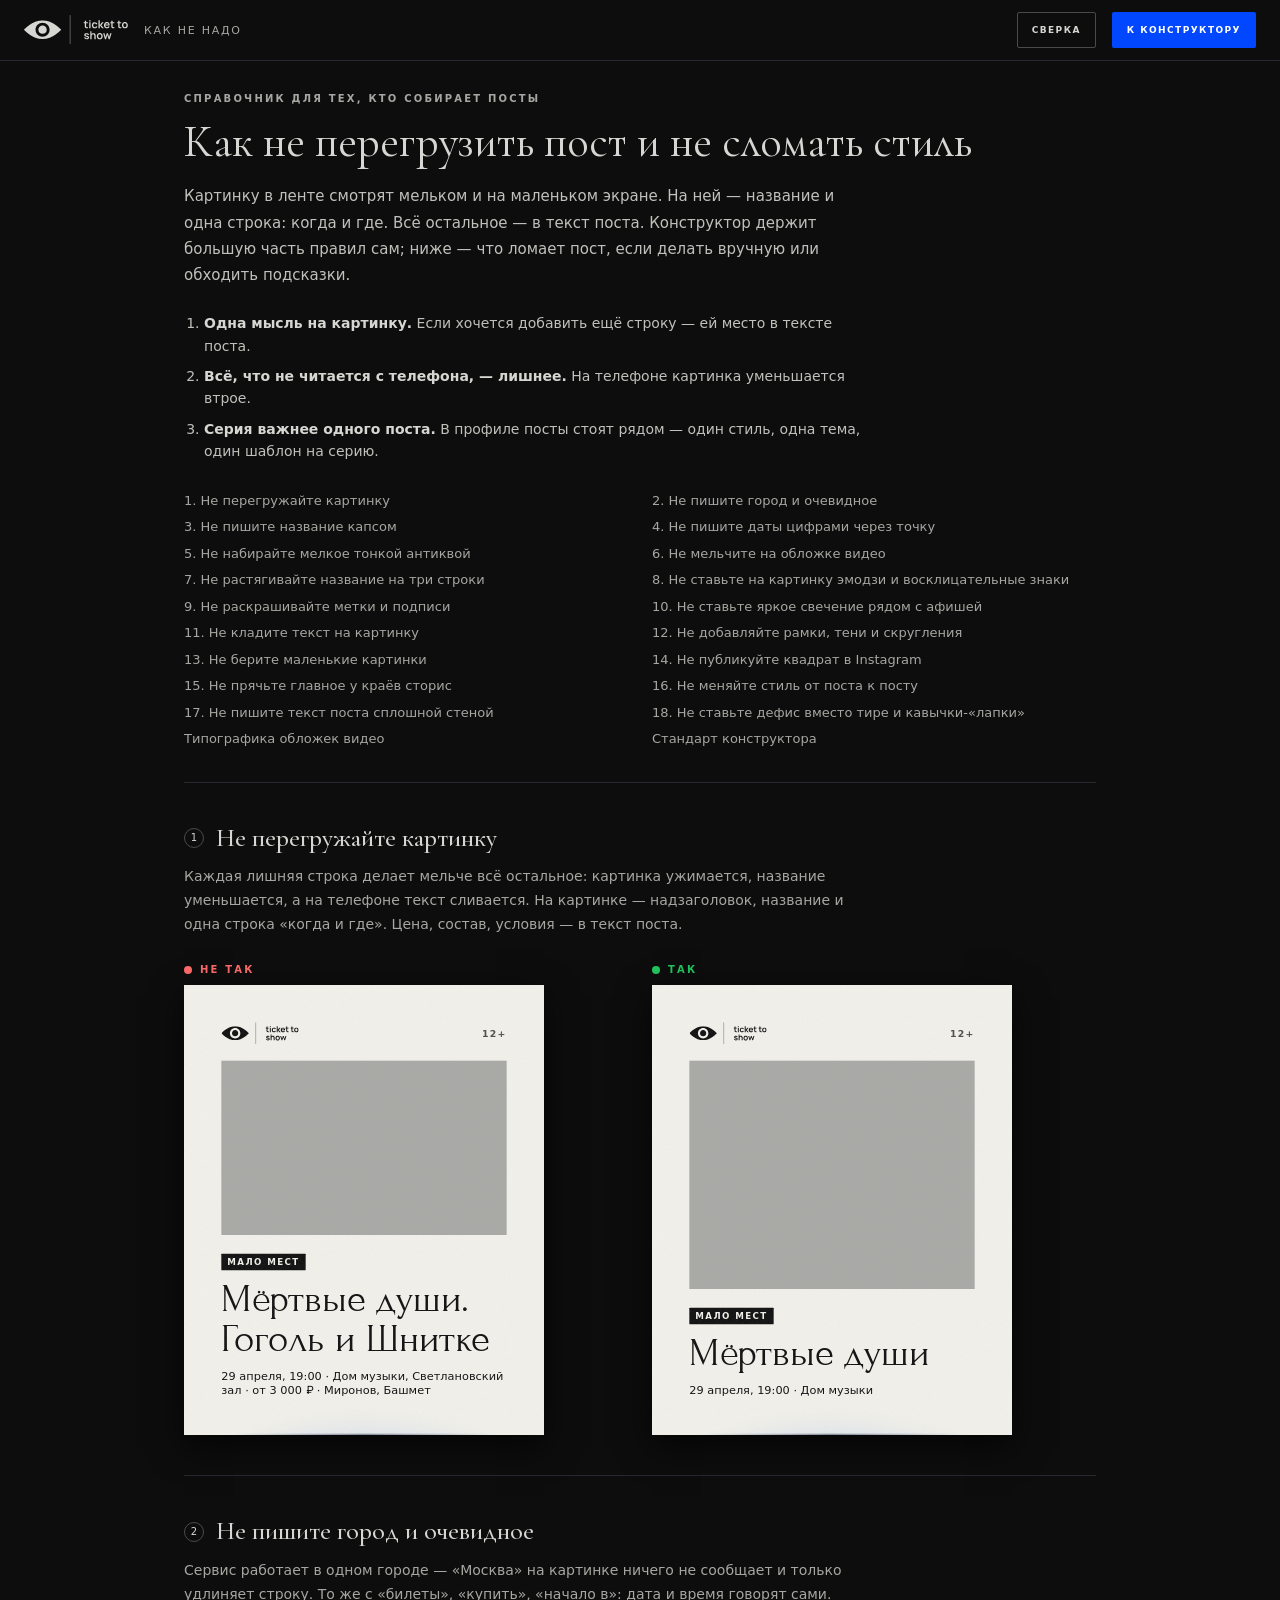
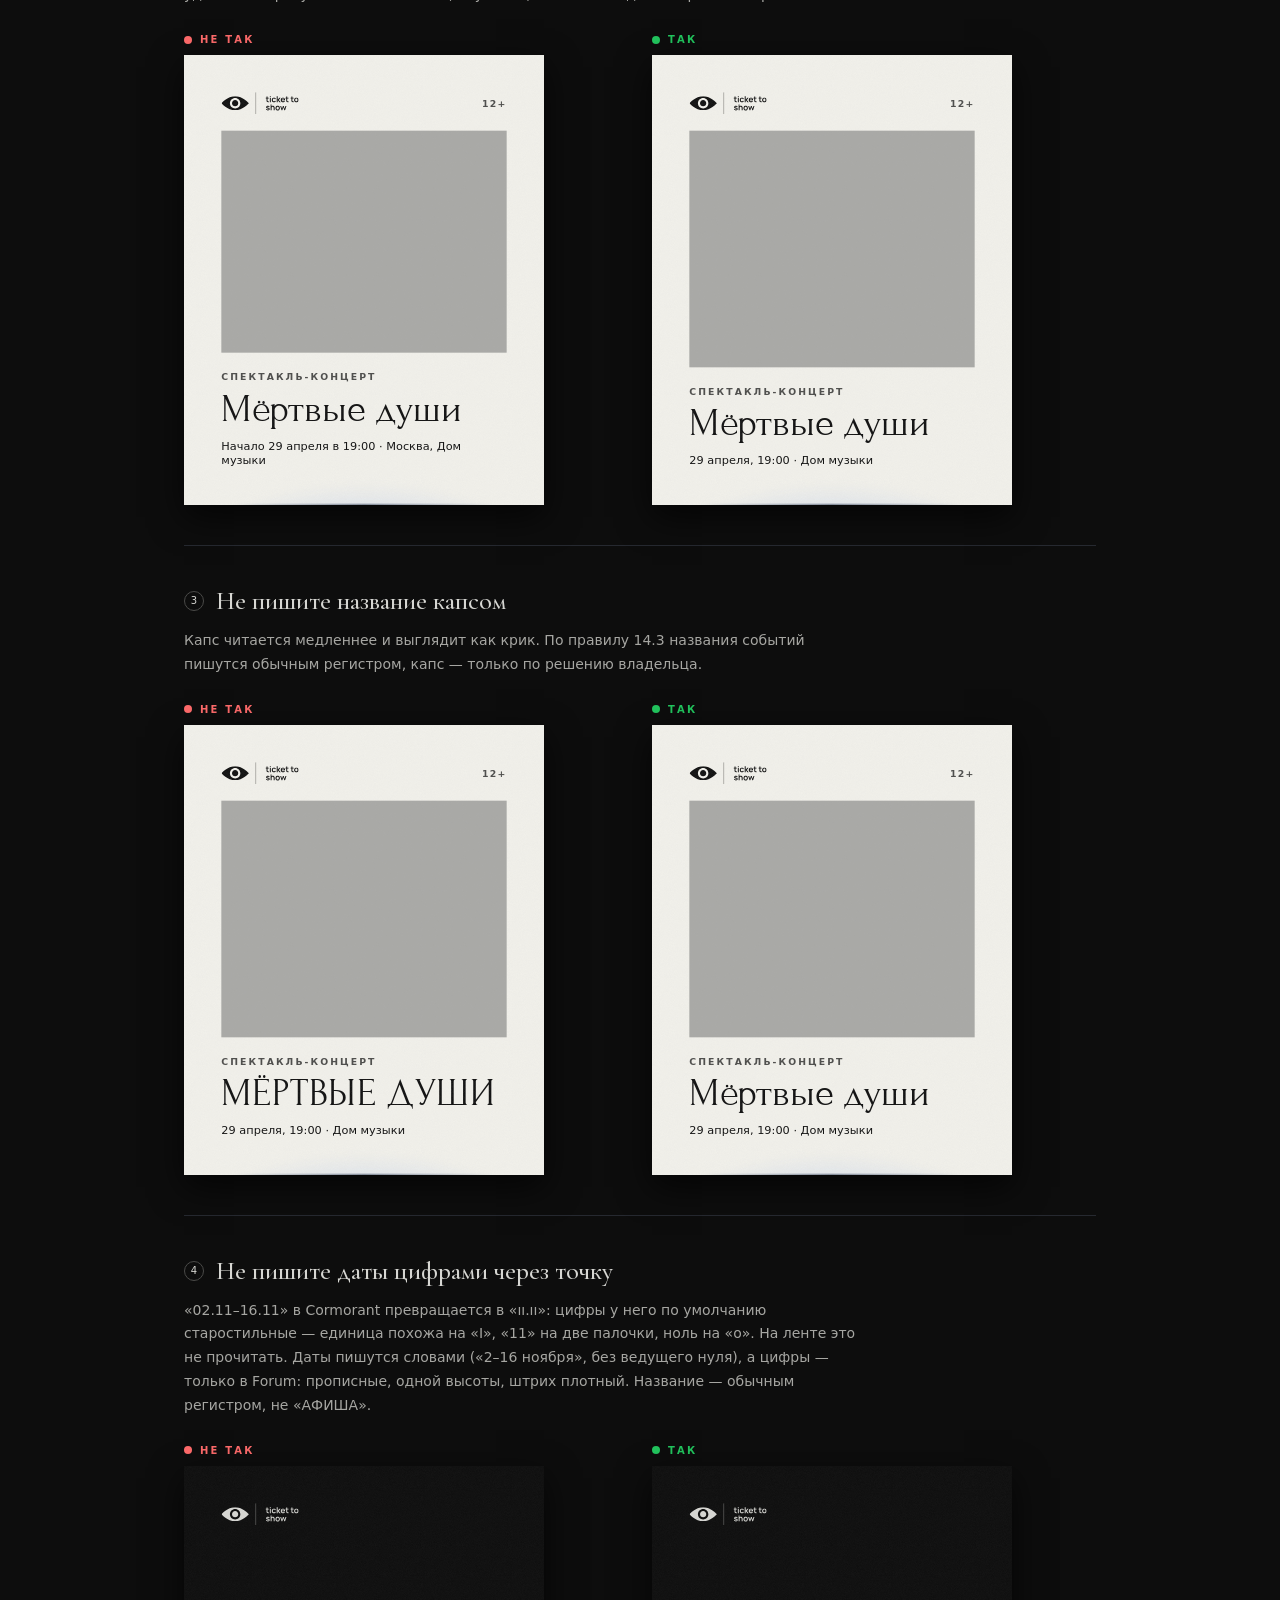
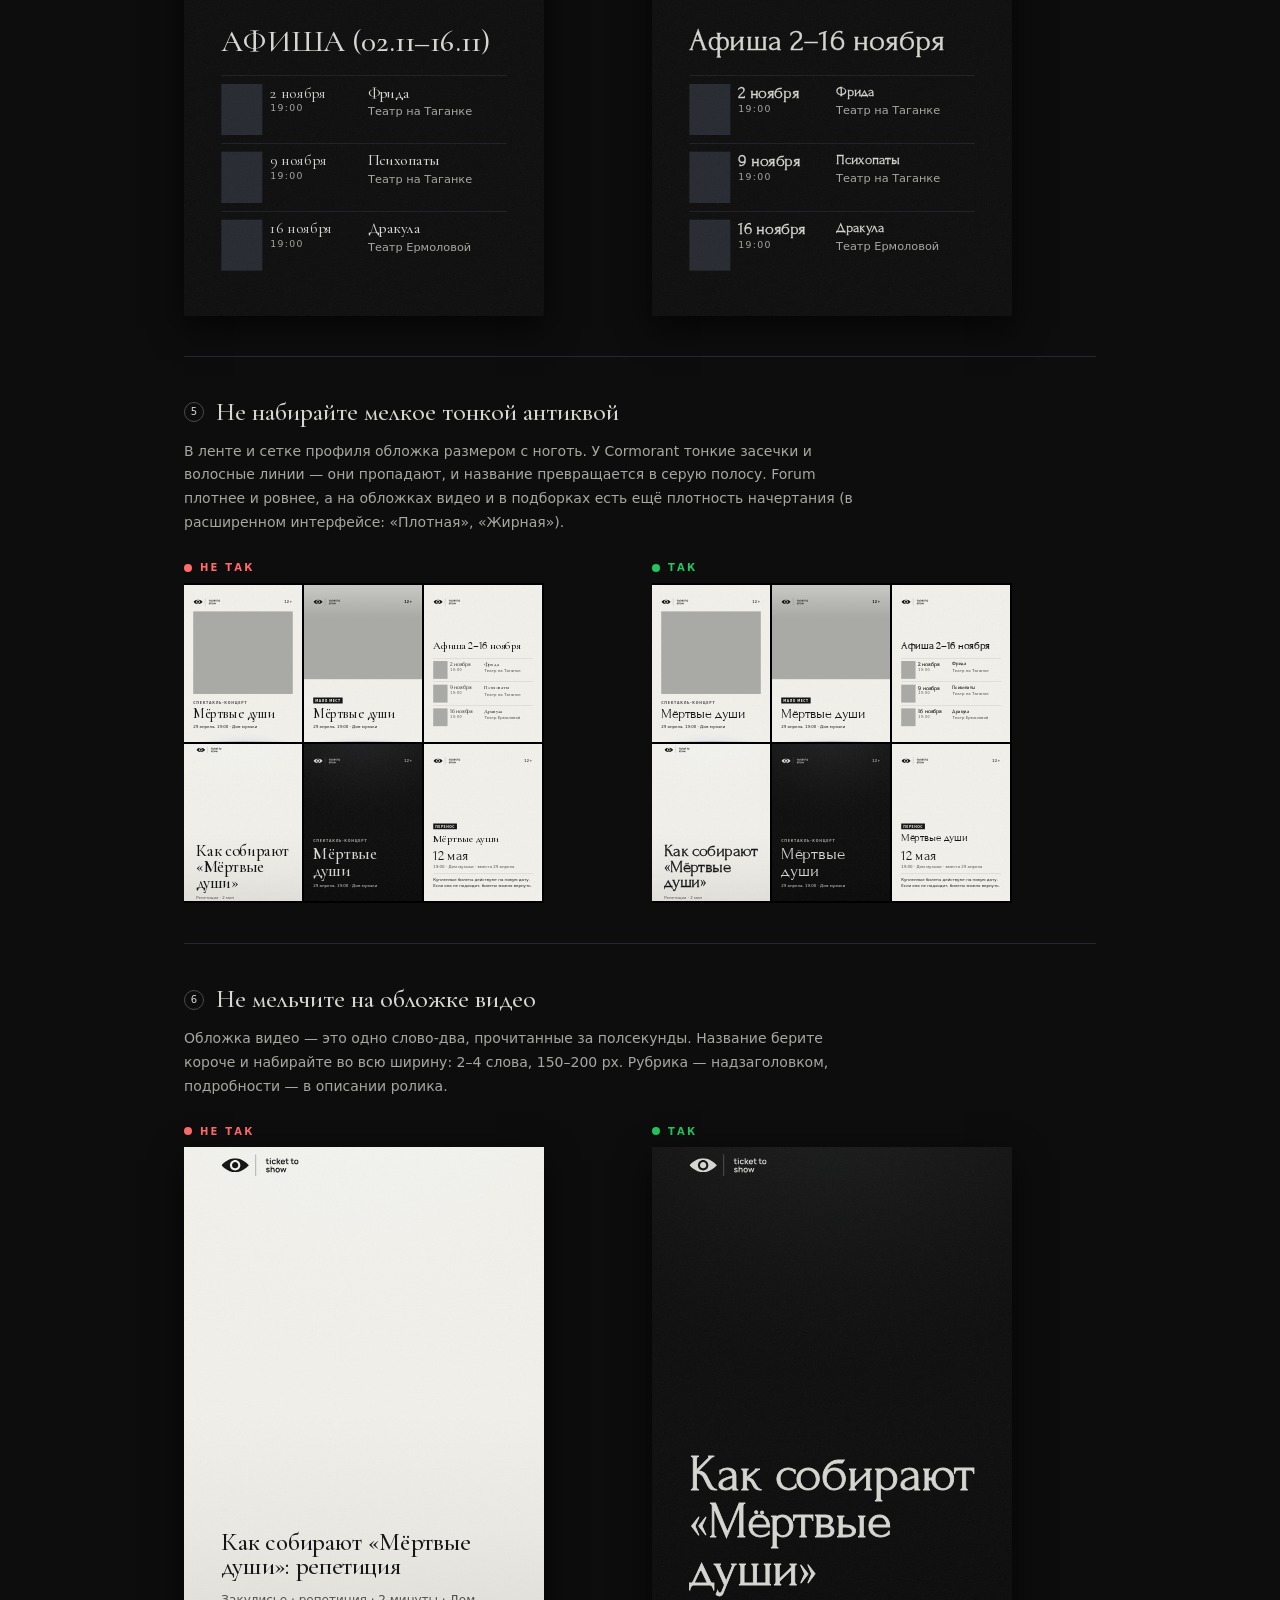
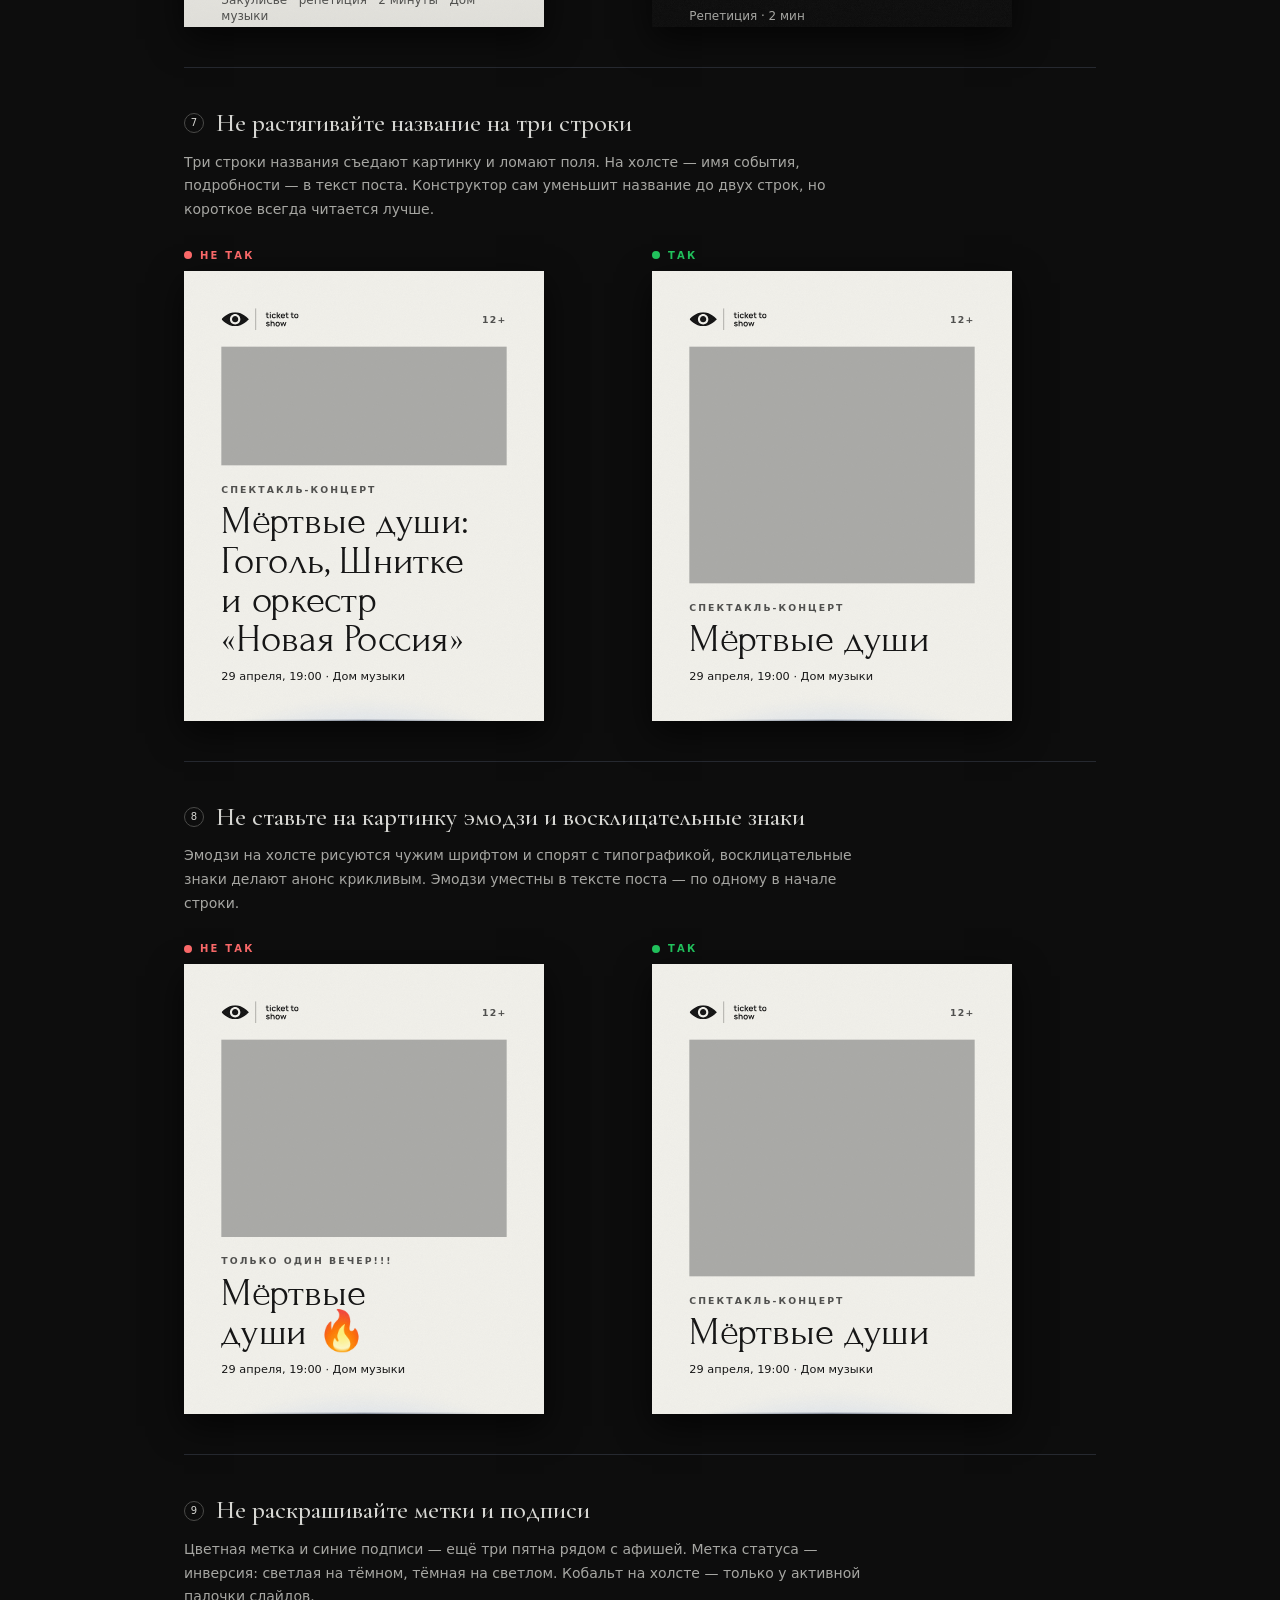
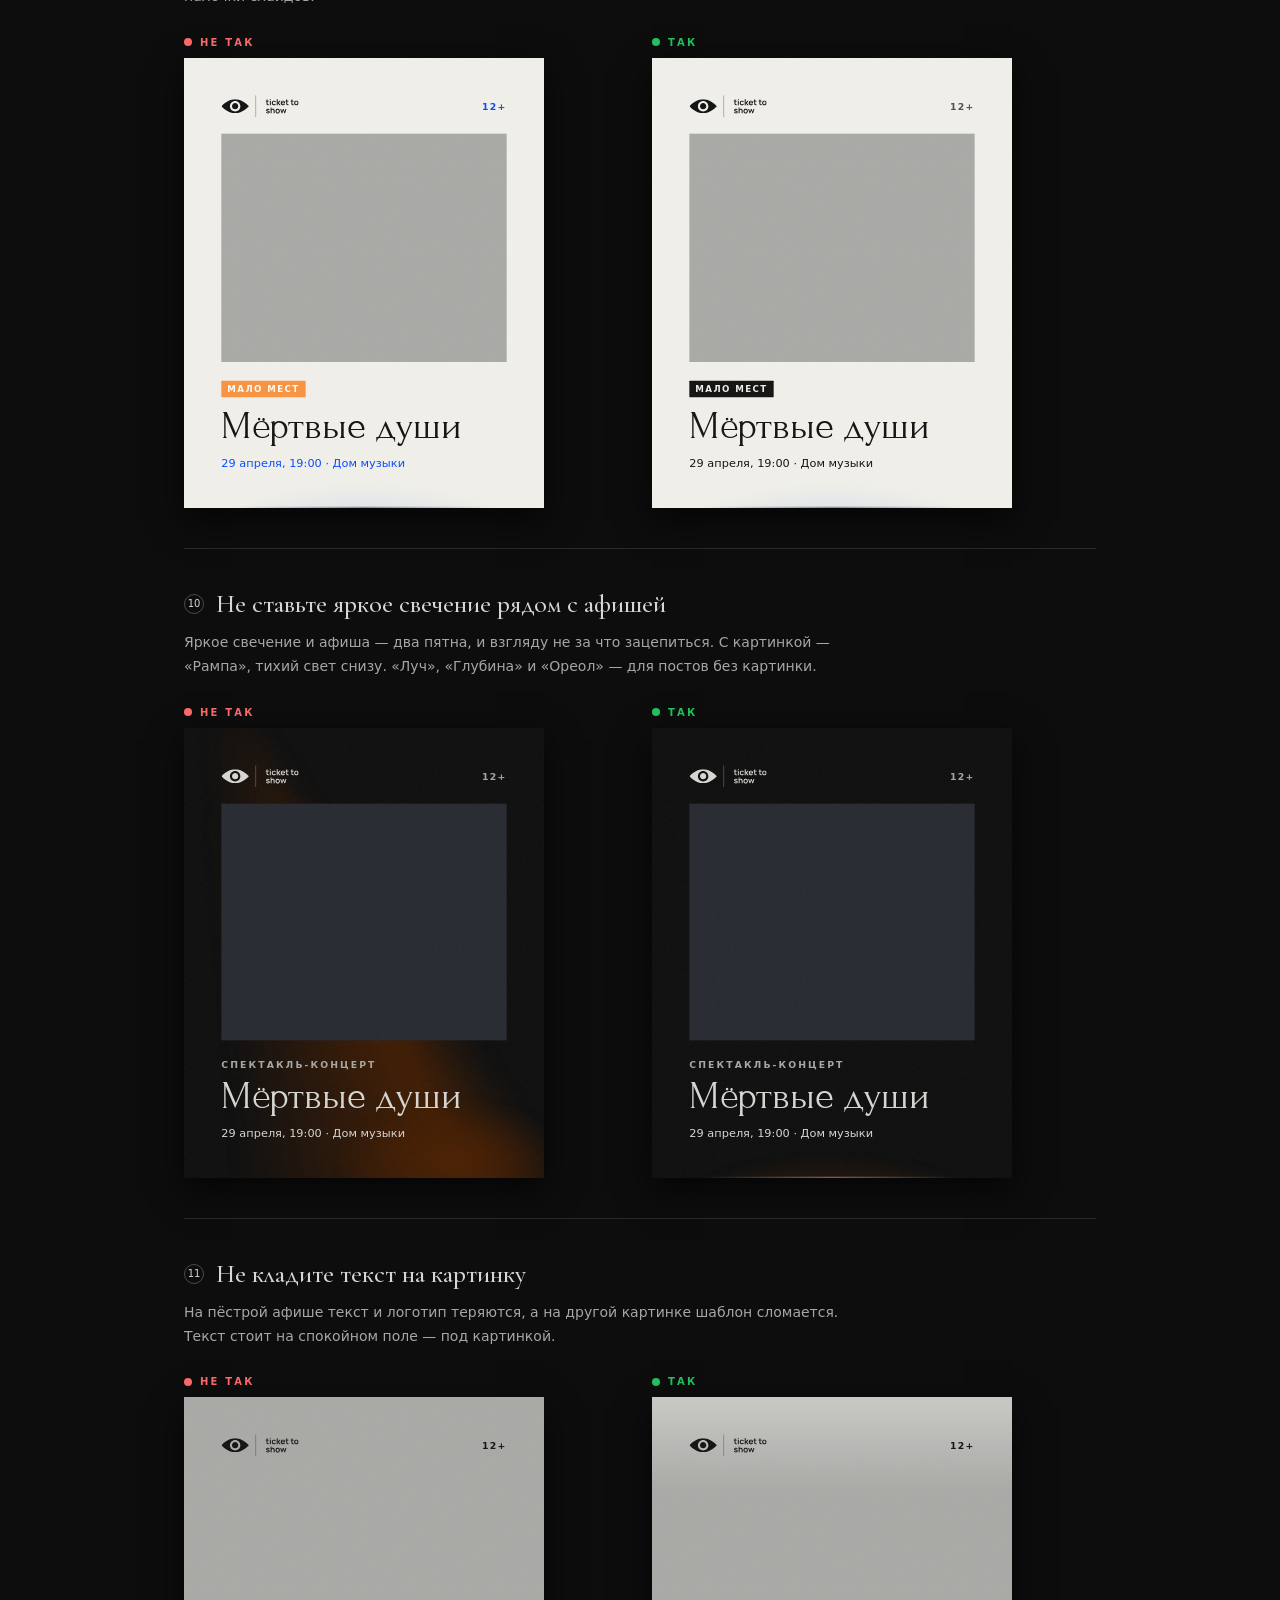
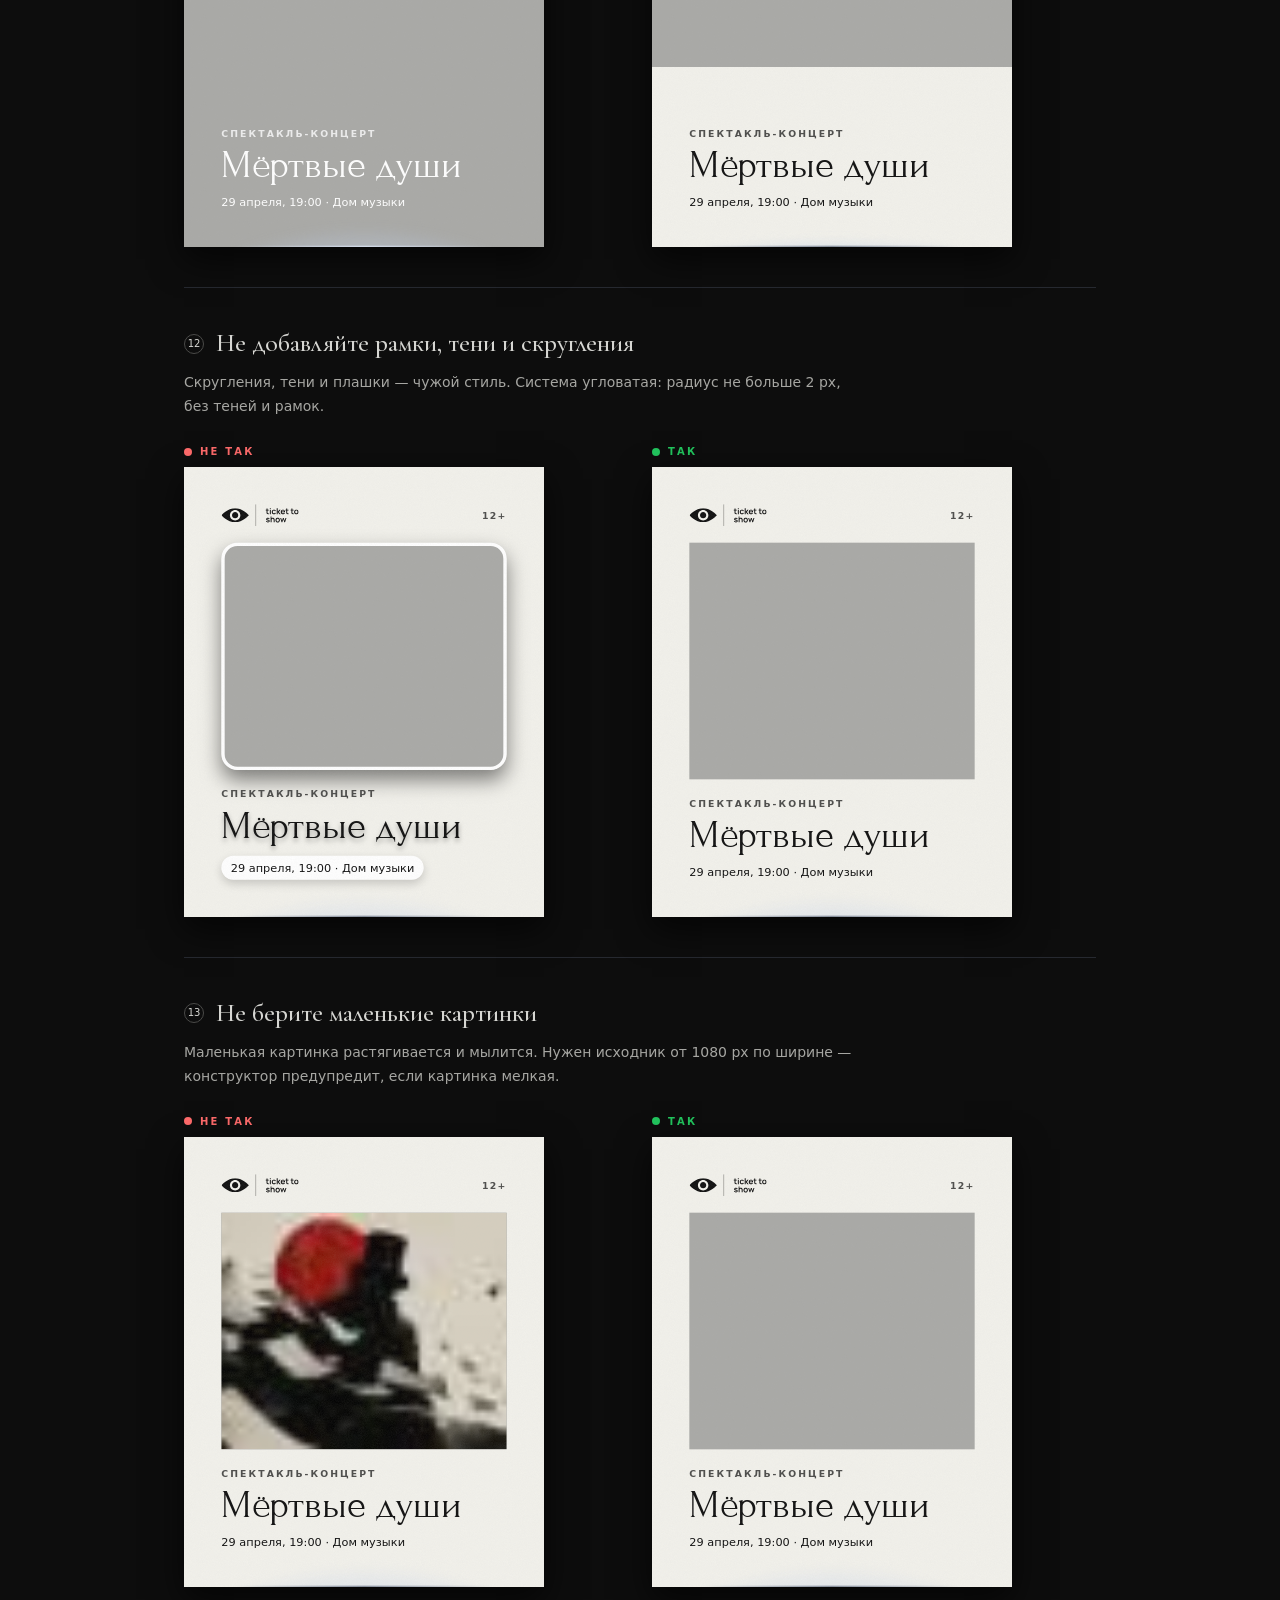
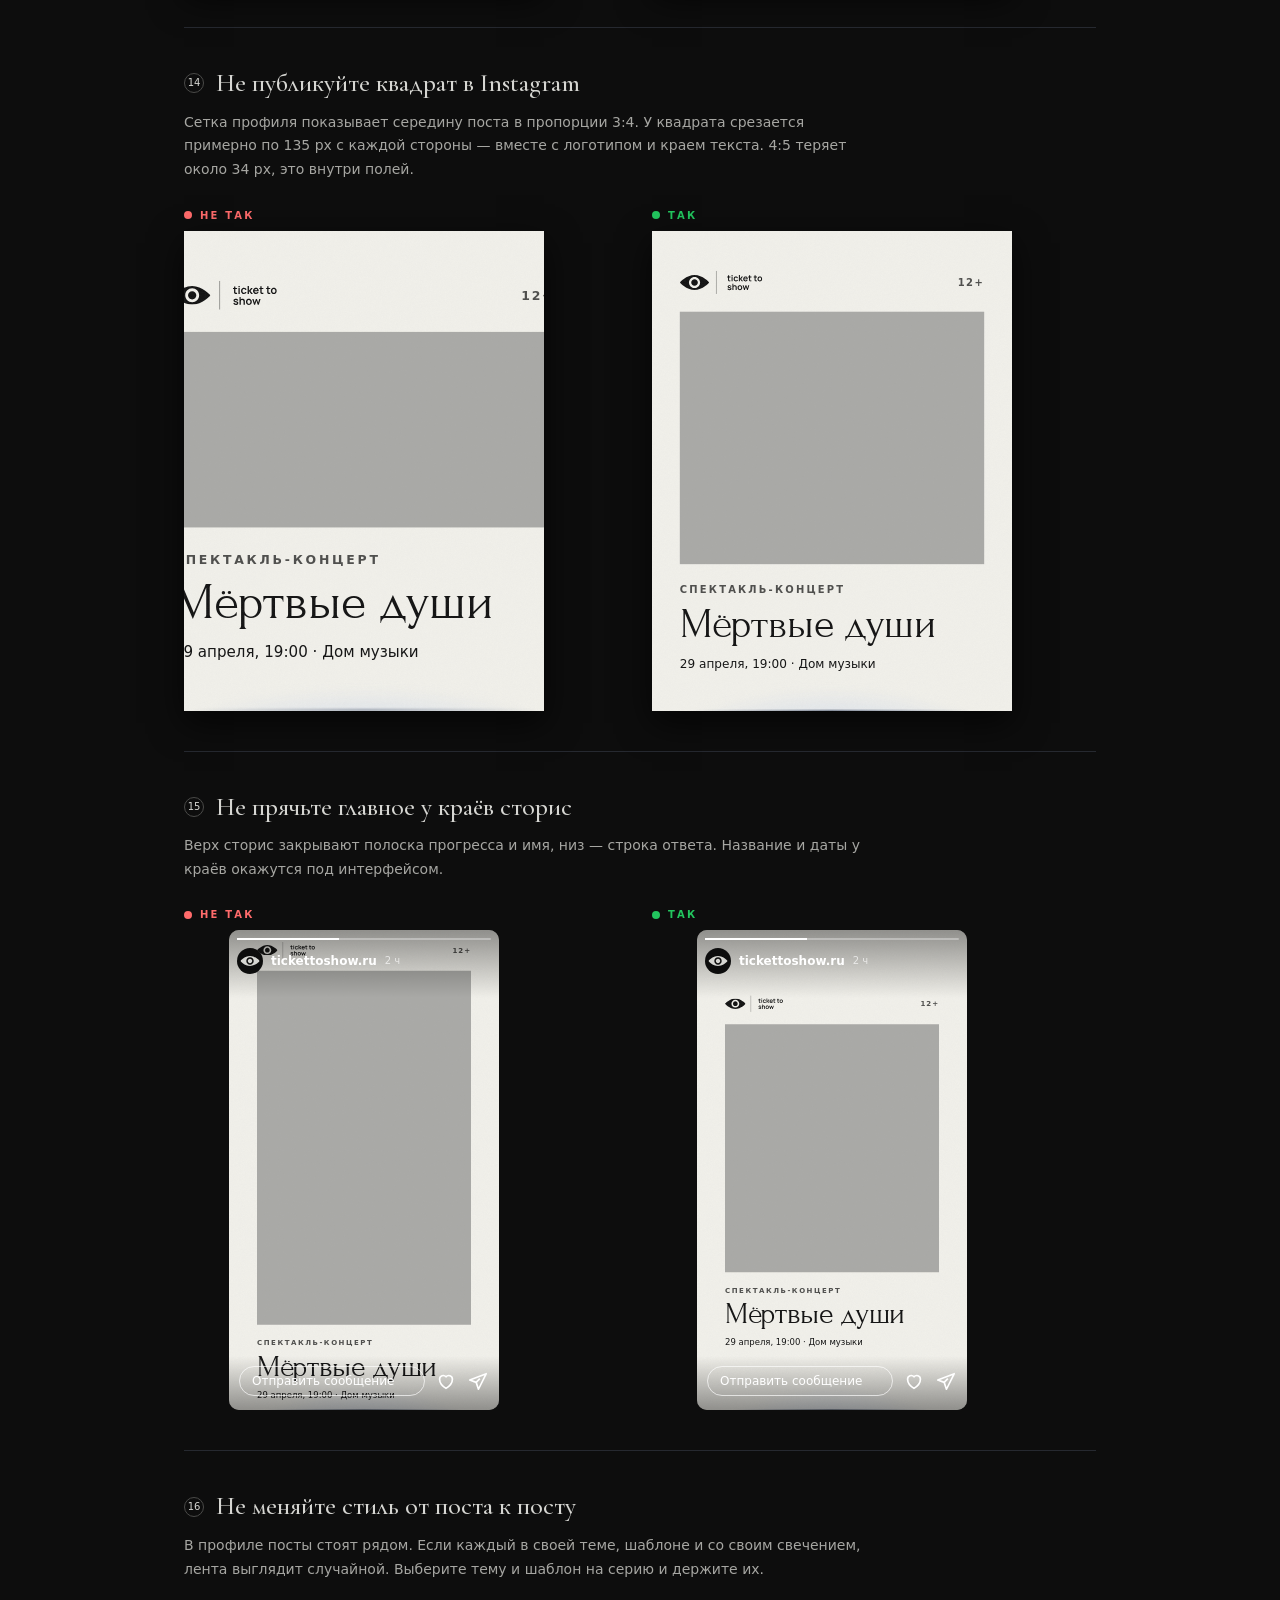
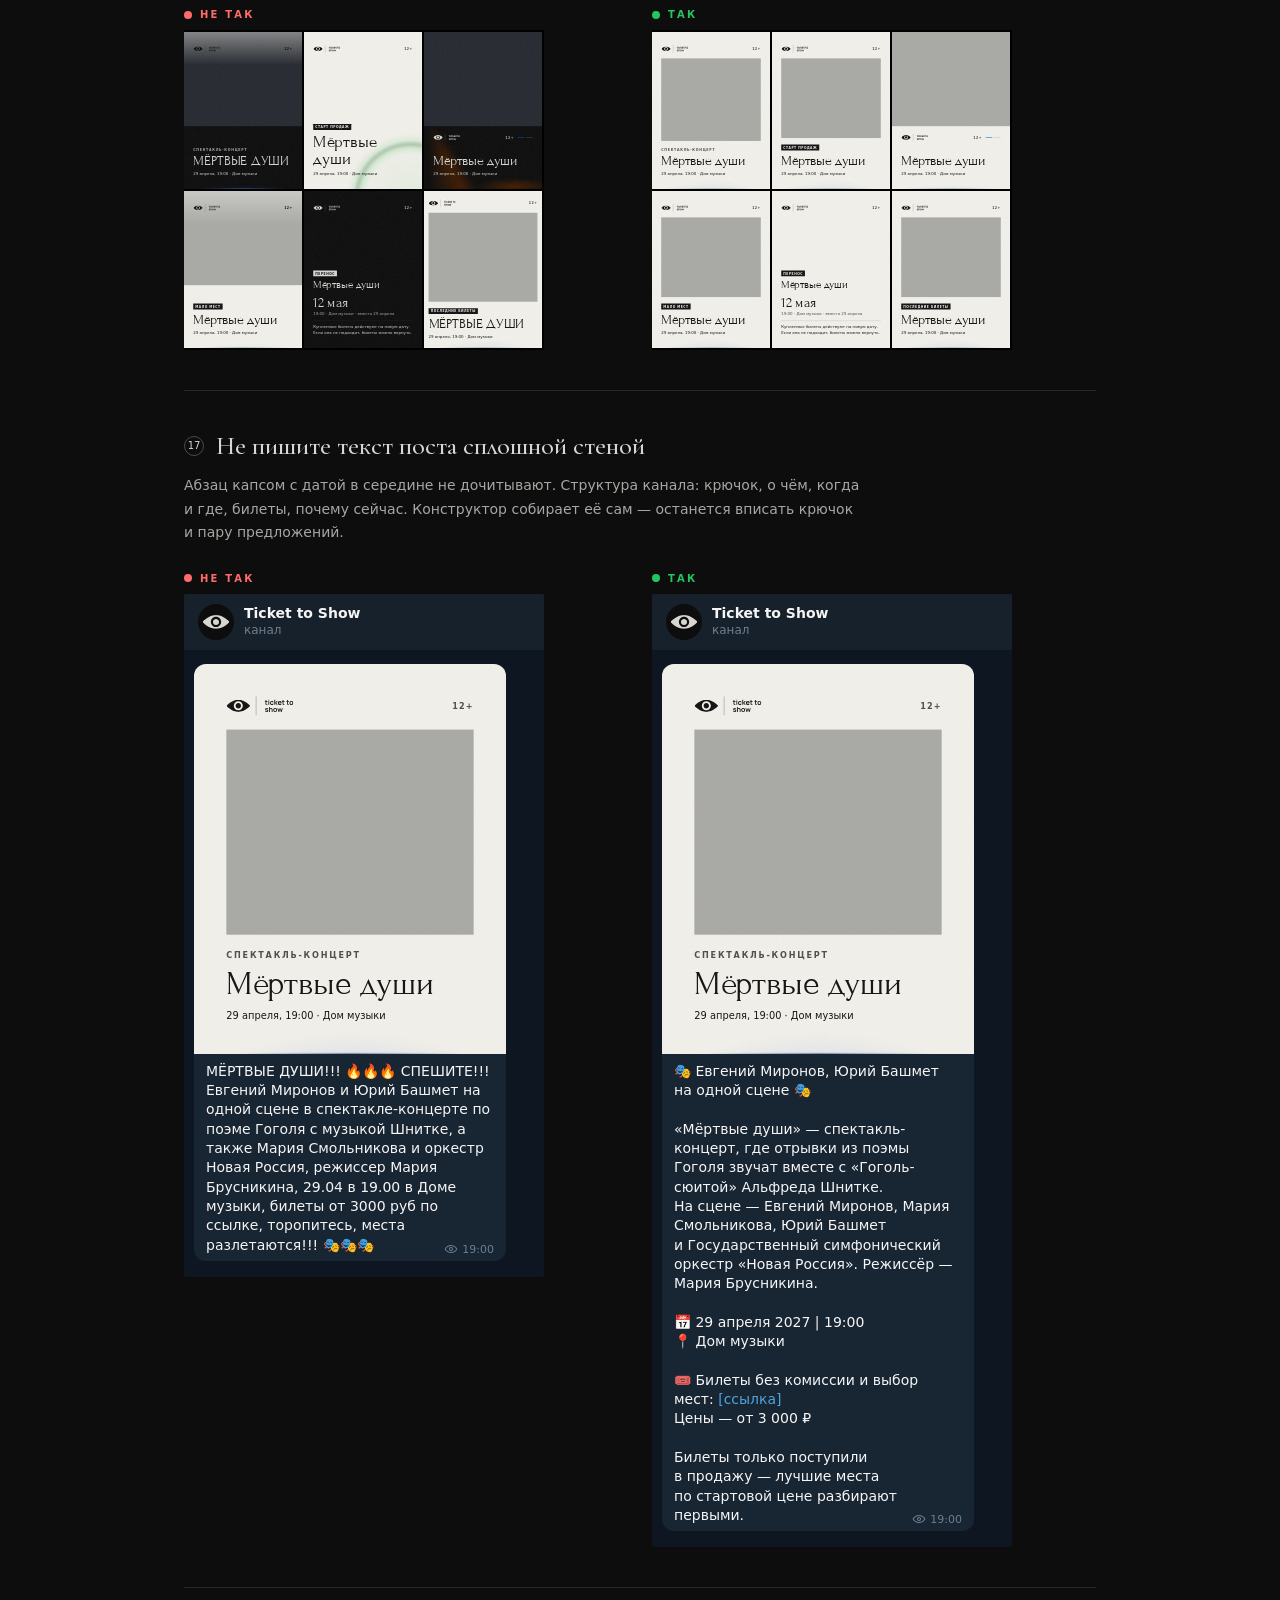
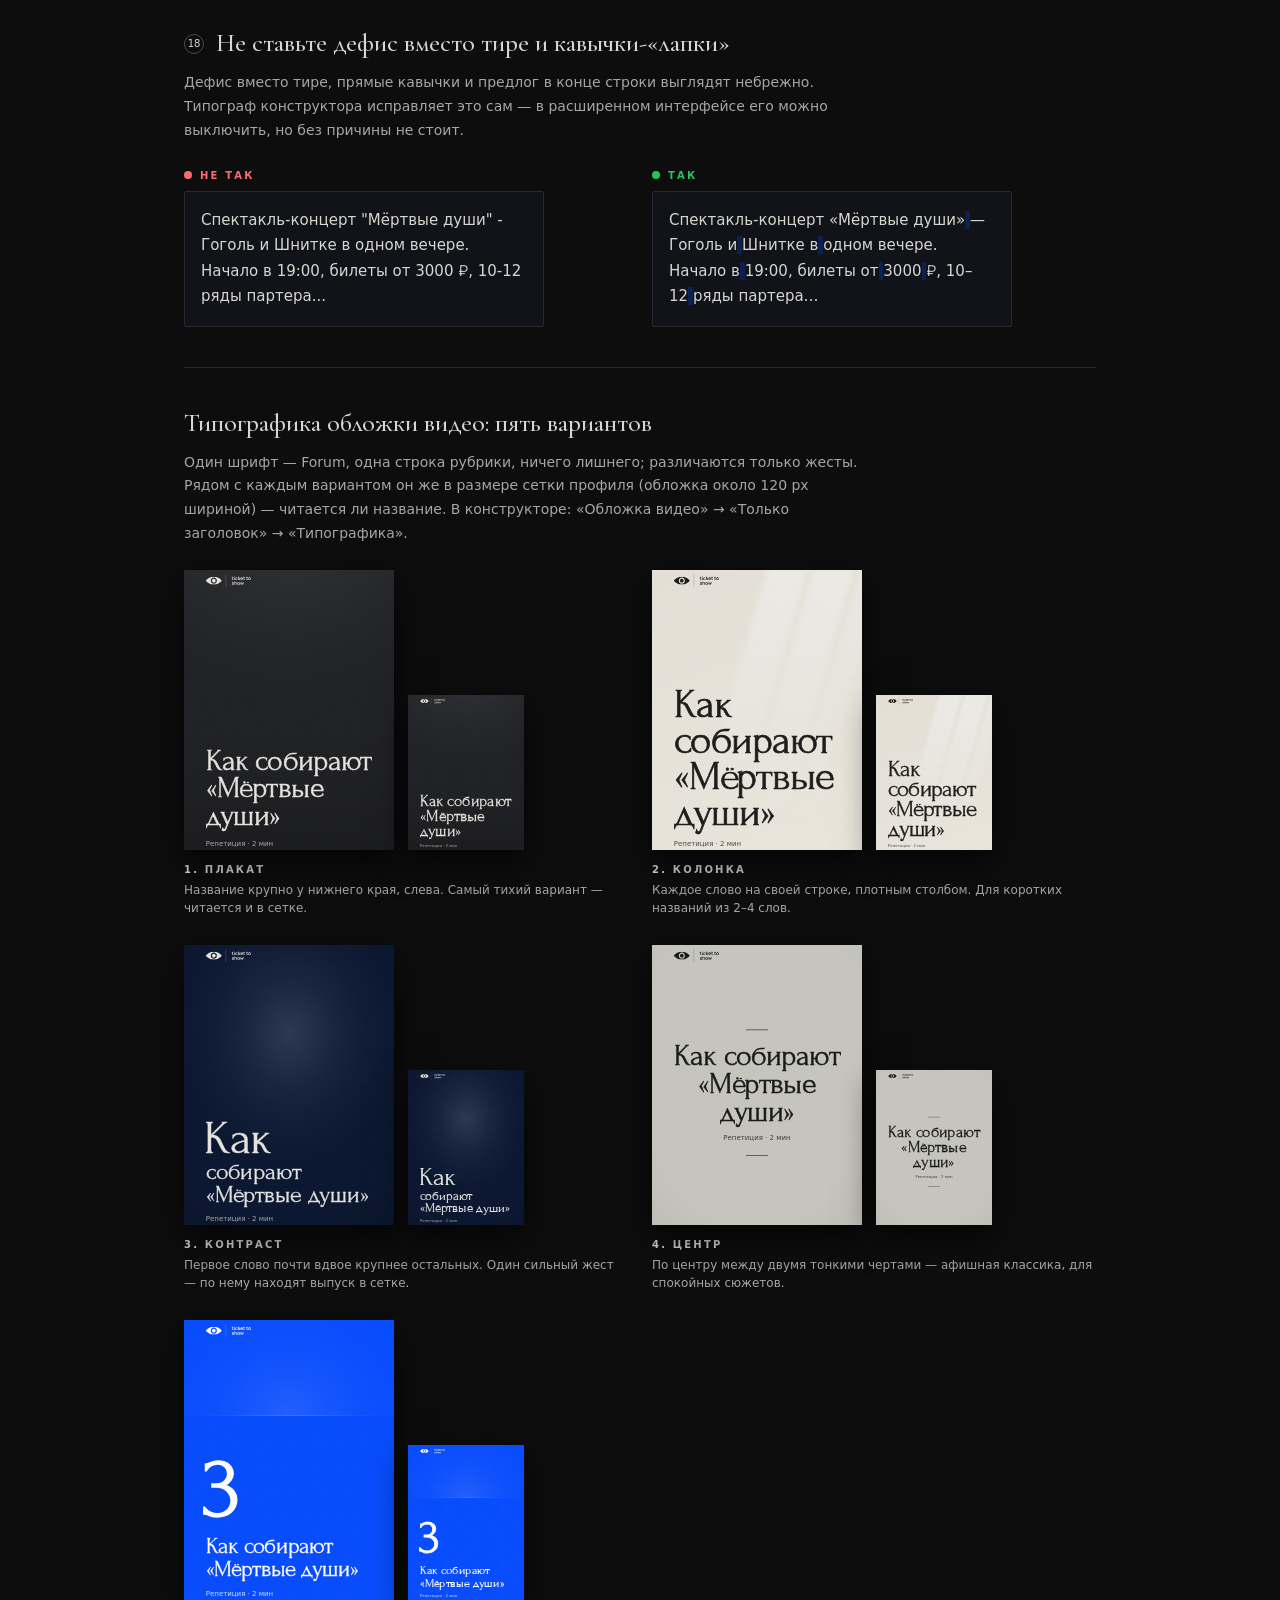
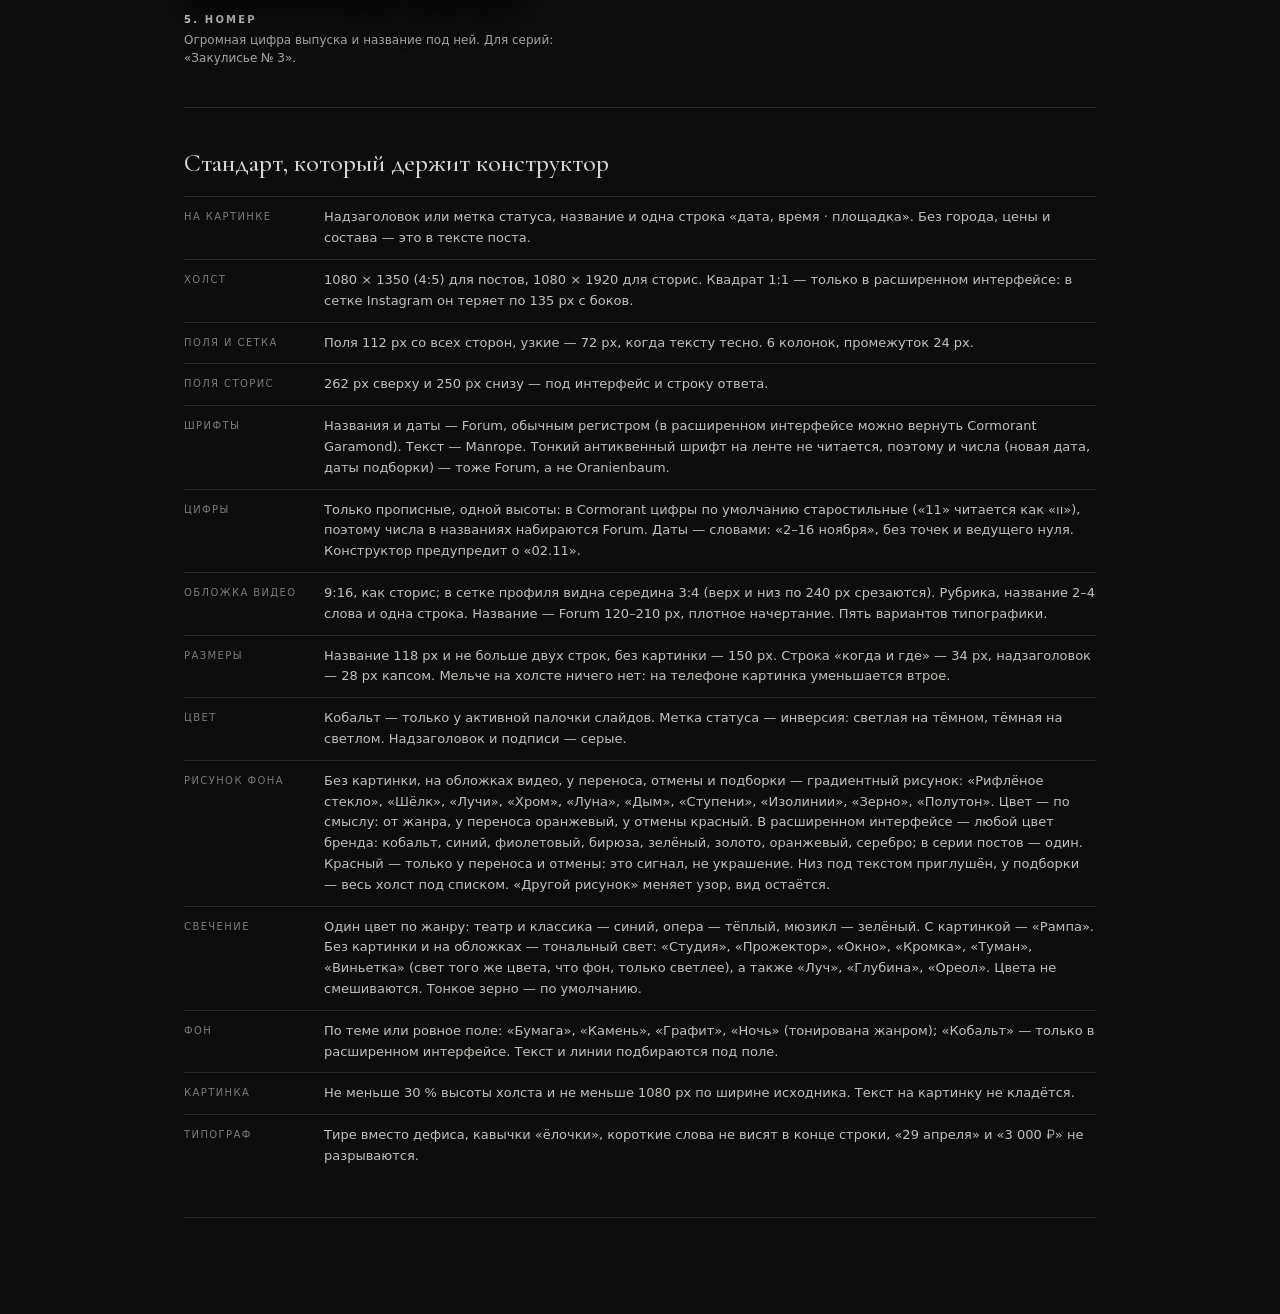
==== guide.html @ 58a416cf "feat: red art color only for move and cancel posts Co-Authored-By: Claude Opus 5.5 <noreply@anthropi" ====
<!doctype html>
<html lang="ru">
<head>
<meta charset="utf-8">
<meta name="viewport" content="width=device-width, initial-scale=1">
<meta name="robots" content="noindex, nofollow">
<title>Как не надо — посты TTS</title>
<link rel="icon" href="data:image/svg+xml,%3Csvg xmlns=%27http://www.w3.org/2000/svg%27 viewBox=%270 0 32 32%27%3E%3Crect width=%2732%27 height=%2732%27 rx=%272%27 fill=%27%230D0D0D%27/%3E%3Cpath d=%27M16 10c6 0 11 6 11 6s-5 6-11 6S5 16 5 16s5-6 11-6Z%27 fill=%27%23D6D6D2%27/%3E%3Ccircle cx=%2716%27 cy=%2716%27 r=%273%27 fill=%27%230D0D0D%27/%3E%3C/svg%3E">
<link rel="stylesheet" href="fonts.css">
<link rel="stylesheet" href="ds/ds-smm.css">
<link rel="stylesheet" href="canvas-plus.css">
<link rel="stylesheet" href="styles.css">
</head>
<body class="guide-page">
<header class="app-head">
  <span class="logo" id="appLogo"></span>
  <h1>Как не надо</h1>
  <span class="spacer"></span>
  <a class="btn btn-ghost btn-sm" href="review.html">Сверка</a>
  <a class="btn btn-primary btn-sm" href="index.html">К конструктору</a>
</header>

<main class="guide">
  <section class="g-intro">
    <p class="g-kicker">Справочник для тех, кто собирает посты</p>
    <h2 class="g-h">Как не перегрузить пост и не сломать стиль</h2>
    <p class="g-lead">Картинку в ленте смотрят мельком и на маленьком экране. На ней — название и одна строка: когда и где.
      Всё остальное — в текст поста. Конструктор держит большую часть правил сам; ниже — что ломает пост, если делать вручную или обходить подсказки.</p>
    <ol class="g-rules">
      <li><b>Одна мысль на картинку.</b> Если хочется добавить ещё строку — ей место в тексте поста.</li>
      <li><b>Всё, что не читается с телефона, — лишнее.</b> На телефоне картинка уменьшается втрое.</li>
      <li><b>Серия важнее одного поста.</b> В профиле посты стоят рядом — один стиль, одна тема, один шаблон на серию.</li>
    </ol>
    <nav class="g-toc" id="toc" aria-label="Разделы"></nav>
  </section>
  <div id="guideList"></div>

  <section class="g-section g-standard" id="standard">
    <h3 class="g-title">Стандарт, который держит конструктор</h3>
    <table class="g-table">
      <tr><th>На картинке</th><td>Надзаголовок или метка статуса, название и одна строка «дата, время · площадка». Без города, цены и состава — это в тексте поста.</td></tr>
      <tr><th>Холст</th><td>1080 × 1350 (4:5) для постов, 1080 × 1920 для сторис. Квадрат 1:1 — только в расширенном интерфейсе: в сетке Instagram он теряет по 135 px с боков.</td></tr>
      <tr><th>Поля и сетка</th><td>Поля 112 px со всех сторон, узкие — 72 px, когда тексту тесно. 6 колонок, промежуток 24 px.</td></tr>
      <tr><th>Поля сторис</th><td>262 px сверху и 250 px снизу — под интерфейс и строку ответа.</td></tr>
      <tr><th>Шрифты</th><td>Названия и даты — Forum, обычным регистром (в расширенном интерфейсе можно вернуть Cormorant Garamond). Текст — Manrope. Тонкий антиквенный шрифт на ленте не читается, поэтому и числа (новая дата, даты подборки) — тоже Forum, а не Oranienbaum.</td></tr>
      <tr><th>Цифры</th><td>Только прописные, одной высоты: в Cormorant цифры по умолчанию старостильные («11» читается как «ıı»), поэтому числа в названиях набираются Forum. Даты — словами: «2–16 ноября», без точек и ведущего нуля. Конструктор предупредит о «02.11».</td></tr>
      <tr><th>Обложка видео</th><td>9:16, как сторис; в сетке профиля видна середина 3:4 (верх и низ по 240 px срезаются). Рубрика, название 2–4 слова и одна строка. Название — Forum 120–210 px, плотное начертание. Пять вариантов типографики.</td></tr>
      <tr><th>Размеры</th><td>Название 118 px и не больше двух строк, без картинки — 150 px. Строка «когда и где» — 34 px, надзаголовок — 28 px капсом. Мельче на холсте ничего нет: на телефоне картинка уменьшается втрое.</td></tr>
      <tr><th>Цвет</th><td>Кобальт — только у активной палочки слайдов. Метка статуса — инверсия: светлая на тёмном, тёмная на светлом. Надзаголовок и подписи — серые.</td></tr>
      <tr><th>Рисунок фона</th><td>Без картинки, на обложках видео, у переноса, отмены и подборки — градиентный рисунок: «Рифлёное стекло», «Шёлк», «Лучи», «Хром», «Луна», «Дым», «Ступени», «Изолинии», «Зерно», «Полутон». Цвет — по смыслу: от жанра, у переноса оранжевый, у отмены красный. В расширенном интерфейсе — любой цвет бренда: кобальт, синий, фиолетовый, бирюза, зелёный, золото, оранжевый, серебро; в серии постов — один. Красный — только у переноса и отмены: это сигнал, не украшение. Низ под текстом приглушён, у подборки — весь холст под списком. «Другой рисунок» меняет узор, вид остаётся.</td></tr>
      <tr><th>Свечение</th><td>Один цвет по жанру: театр и классика — синий, опера — тёплый, мюзикл — зелёный. С картинкой — «Рампа». Без картинки и на обложках — тональный свет: «Студия», «Прожектор», «Окно», «Кромка», «Туман», «Виньетка» (свет того же цвета, что фон, только светлее), а также «Луч», «Глубина», «Ореол». Цвета не смешиваются. Тонкое зерно — по умолчанию.</td></tr>
      <tr><th>Фон</th><td>По теме или ровное поле: «Бумага», «Камень», «Графит», «Ночь» (тонирована жанром); «Кобальт» — только в расширенном интерфейсе. Текст и линии подбираются под поле.</td></tr>
      <tr><th>Картинка</th><td>Не меньше 30 % высоты холста и не меньше 1080 px по ширине исходника. Текст на картинку не кладётся.</td></tr>
      <tr><th>Типограф</th><td>Тире вместо дефиса, кавычки «ёлочки», короткие слова не висят в конце строки, «29 апреля» и «3 000 ₽» не разрываются.</td></tr>
    </table>
  </section>
</main>

<div class="measure" id="measure" aria-hidden="true"></div>

<script src="js/logo.js"></script>
<script src="js/core.js"></script>
<script src="js/collage.js"></script>
<script src="js/bg.js"></script>
<script src="js/poster.js"></script>
<script src="js/content.js"></script>
<script src="js/previews.js"></script>
<script src="js/guide.js"></script>
</body>
</html>
---- fonts.css ----
@font-face { font-family: 'Cormorant Garamond'; font-style: normal; font-weight: 400; font-display: block; src: url(fonts/CormorantGaramond-cyrillic-0.woff2) format('woff2'); unicode-range: U+0301, U+0400-045F, U+0490-0491, U+04B0-04B1, U+2116; }
@font-face { font-family: 'Cormorant Garamond'; font-style: normal; font-weight: 400; font-display: block; src: url(fonts/CormorantGaramond-latin-1.woff2) format('woff2'); unicode-range: U+0000-00FF, U+0131, U+0152-0153, U+02BB-02BC, U+02C6, U+02DA, U+02DC, U+0304, U+0308, U+0329, U+2000-206F, U+20AC, U+2122, U+2191, U+2193, U+2212, U+2215, U+FEFF, U+FFFD; }
@font-face { font-family: 'Cormorant Garamond'; font-style: normal; font-weight: 500; font-display: block; src: url(fonts/CormorantGaramond-cyrillic-0.woff2) format('woff2'); unicode-range: U+0301, U+0400-045F, U+0490-0491, U+04B0-04B1, U+2116; }
@font-face { font-family: 'Cormorant Garamond'; font-style: normal; font-weight: 500; font-display: block; src: url(fonts/CormorantGaramond-latin-1.woff2) format('woff2'); unicode-range: U+0000-00FF, U+0131, U+0152-0153, U+02BB-02BC, U+02C6, U+02DA, U+02DC, U+0304, U+0308, U+0329, U+2000-206F, U+20AC, U+2122, U+2191, U+2193, U+2212, U+2215, U+FEFF, U+FFFD; }
@font-face { font-family: 'Manrope'; font-style: normal; font-weight: 400; font-display: block; src: url(fonts/Manrope-cyrillic-2.woff2) format('woff2'); unicode-range: U+0301, U+0400-045F, U+0490-0491, U+04B0-04B1, U+2116; }
@font-face { font-family: 'Manrope'; font-style: normal; font-weight: 400; font-display: block; src: url(fonts/Manrope-latin-3.woff2) format('woff2'); unicode-range: U+0000-00FF, U+0131, U+0152-0153, U+02BB-02BC, U+02C6, U+02DA, U+02DC, U+0304, U+0308, U+0329, U+2000-206F, U+20AC, U+2122, U+2191, U+2193, U+2212, U+2215, U+FEFF, U+FFFD; }
@font-face { font-family: 'Manrope'; font-style: normal; font-weight: 500; font-display: block; src: url(fonts/Manrope-cyrillic-2.woff2) format('woff2'); unicode-range: U+0301, U+0400-045F, U+0490-0491, U+04B0-04B1, U+2116; }
@font-face { font-family: 'Manrope'; font-style: normal; font-weight: 500; font-display: block; src: url(fonts/Manrope-latin-3.woff2) format('woff2'); unicode-range: U+0000-00FF, U+0131, U+0152-0153, U+02BB-02BC, U+02C6, U+02DA, U+02DC, U+0304, U+0308, U+0329, U+2000-206F, U+20AC, U+2122, U+2191, U+2193, U+2212, U+2215, U+FEFF, U+FFFD; }
@font-face { font-family: 'Manrope'; font-style: normal; font-weight: 600; font-display: block; src: url(fonts/Manrope-cyrillic-2.woff2) format('woff2'); unicode-range: U+0301, U+0400-045F, U+0490-0491, U+04B0-04B1, U+2116; }
@font-face { font-family: 'Manrope'; font-style: normal; font-weight: 600; font-display: block; src: url(fonts/Manrope-latin-3.woff2) format('woff2'); unicode-range: U+0000-00FF, U+0131, U+0152-0153, U+02BB-02BC, U+02C6, U+02DA, U+02DC, U+0304, U+0308, U+0329, U+2000-206F, U+20AC, U+2122, U+2191, U+2193, U+2212, U+2215, U+FEFF, U+FFFD; }
@font-face { font-family: 'Manrope'; font-style: normal; font-weight: 700; font-display: block; src: url(fonts/Manrope-cyrillic-2.woff2) format('woff2'); unicode-range: U+0301, U+0400-045F, U+0490-0491, U+04B0-04B1, U+2116; }
@font-face { font-family: 'Manrope'; font-style: normal; font-weight: 700; font-display: block; src: url(fonts/Manrope-latin-3.woff2) format('woff2'); unicode-range: U+0000-00FF, U+0131, U+0152-0153, U+02BB-02BC, U+02C6, U+02DA, U+02DC, U+0304, U+0308, U+0329, U+2000-206F, U+20AC, U+2122, U+2191, U+2193, U+2212, U+2215, U+FEFF, U+FFFD; }
@font-face { font-family: 'Manrope'; font-style: normal; font-weight: 400 700; font-display: block; src: url(fonts/Manrope-latin-ext.woff2) format('woff2'); unicode-range: U+0100-02BA, U+02BD-02C5, U+02C7-02CC, U+02CE-02D7, U+02DD-02FF, U+1E00-1E9F, U+2020, U+20A0-20AB, U+20AD-20C0, U+2113, U+A720-A7FF; }
@font-face { font-family: 'Oranienbaum'; font-style: normal; font-weight: 400; font-display: block; src: url(fonts/Oranienbaum-cyrillic.woff2) format('woff2'); unicode-range: U+0301, U+0400-045F, U+0490-0491, U+04B0-04B1, U+2116; }
@font-face { font-family: 'Oranienbaum'; font-style: normal; font-weight: 400; font-display: block; src: url(fonts/Oranienbaum-latin.woff2) format('woff2'); unicode-range: U+0000-00FF, U+0131, U+0152-0153, U+02BB-02BC, U+02C6, U+02DA, U+02DC, U+0304, U+0308, U+0329, U+2000-206F, U+20AC, U+2122, U+2191, U+2193, U+2212, U+2215, U+FEFF, U+FFFD; }
@font-face { font-family: 'Forum'; font-style: normal; font-weight: 400; font-display: block; src: url(fonts/Forum-Regular.ttf) format('truetype'); }
---- ds/ds-smm.css ----
/* ═══ GENERATED FROM smm.tokens.json + tokens.json — НЕ РЕДАКТИРОВАТЬ ВРУЧНУЮ ═══ */
:root {
  /* Холсты (соц-форматы) */
  --smm-w:               1080px;
  --smm-post-h:          1350px;
  --smm-story-h:         1920px;
  --smm-square-h:        1080px;
  --smm-margin:          112px;
  --smm-margin-tight:    72px;
  --smm-gutter:          24px;
  --smm-story-top:       262px;
  --smm-story-bottom:    250px;
  --smm-logo-w:          232px;
  --smm-image-min:       30%;

  /* Типошкала (под 1080px холст) */
  --smm-fs-hero:         150px;
  --smm-fs-display:      118px;
  --smm-fs-display-md:   102px;
  --smm-fs-display-sm:   94px;
  --smm-fs-item:         52px;
  --smm-fs-meta:         34px;
  --smm-fs-caption:      28px;
  --smm-fs-mark:         26px;
  --smm-fs-num-xl:       120px;
  --smm-fs-num:          48px;

  /* Цвета: акцент — только активная палочка слайдов */
  --smm-accent:          #0047FF;
  --smm-premium:         #F5F4EE;

  /* Тёмная тема */
  --smm-dark-bg:         #0D0D0D;
  --smm-dark-fg:         #D6D6D2;
  --smm-dark-muted:      #A6A6A2;
  --smm-dark-label:      #7A7A78;
  --smm-dark-line:       #262930;
  --smm-dark-hue-cool:   #06277F;
  --smm-dark-hue-warm:   #4A1F00;
  --smm-dark-hue-green:  #0A2A0A;

  /* Светлая тема */
  --smm-light-bg:        #F2F1EB;
  --smm-light-fg:        #0D0D0D;
  --smm-light-muted:     #4A4A48;
  --smm-light-label:     #6A6A68;
  --smm-light-line:      #A8A8A5;
  --smm-light-hue-cool:  #BFD0EE;
  --smm-light-hue-warm:  #F2D5B0;
  --smm-light-hue-green: #C7E8C8;

  /* Шрифты */
  --smm-f-display:       'Cormorant Garamond', serif;
  --smm-f-head:          'Forum', serif;
  --smm-f-ui:            'Manrope', system-ui, sans-serif;
  --smm-f-num:           'Oranienbaum', 'Manrope', serif;
}

/* ───── Холст: формат × тема × жанр ───── */
.smm-canvas {
  --smm-x: var(--smm-margin);
  --smm-pt: var(--smm-margin); --smm-pb: var(--smm-margin);
  --smm-bg: var(--smm-dark-bg); --smm-fg: var(--smm-dark-fg); --smm-muted: var(--smm-dark-muted);
  --smm-label: var(--smm-dark-label); --smm-line: var(--smm-dark-line);
  --smm-hue: var(--smm-dark-hue-cool);
  --smm-bar-off: color-mix(in srgb, var(--smm-fg) 30%, transparent);
  position: relative; overflow: hidden; box-sizing: border-box; flex: none;
  width: var(--smm-w); background: var(--smm-bg); color: var(--smm-fg);
  font-family: var(--smm-f-ui); display: flex; flex-direction: column;
  -webkit-font-smoothing: antialiased; -moz-osx-font-smoothing: grayscale;
}
.smm-canvas *, .smm-canvas *::before, .smm-canvas *::after { box-sizing: border-box; }
.smm-canvas--post   { height: var(--smm-post-h); }
.smm-canvas--square { height: var(--smm-square-h); }
.smm-canvas--story  { height: var(--smm-story-h); --smm-pt: var(--smm-story-top); --smm-pb: var(--smm-story-bottom); }
/* узкое поле — по необходимости, стандарт — 112 */
.smm-canvas--tight { --smm-x: var(--smm-margin-tight); }
.smm-canvas--tight.smm-canvas--post, .smm-canvas--tight.smm-canvas--square { --smm-pt: var(--smm-margin-tight); --smm-pb: var(--smm-margin-tight); }

.smm-canvas--light {
  --smm-bg: var(--smm-light-bg); --smm-fg: var(--smm-light-fg); --smm-muted: var(--smm-light-muted);
  --smm-label: var(--smm-light-label); --smm-line: var(--smm-light-line);
  --smm-hue: var(--smm-light-hue-cool);
  --smm-bar-off: color-mix(in srgb, var(--smm-fg) 20%, transparent);
}
/* свечение одним цветом жанра: театр и классика — синий, опера — тёплый, мюзикл — зелёный */
.smm-canvas--warm  { --smm-hue: var(--smm-dark-hue-warm); }
.smm-canvas--green { --smm-hue: var(--smm-dark-hue-green); }
.smm-canvas--light.smm-canvas--warm  { --smm-hue: var(--smm-light-hue-warm); }
.smm-canvas--light.smm-canvas--green { --smm-hue: var(--smm-light-hue-green); }
.smm-canvas > :where(:not(.smm-fx)) { position: relative; z-index: 1; }

/* ───── Шапка: логотип, возраст, палочки ───── */
.smm-grid, .smm-head { display: grid; grid-template-columns: repeat(6, minmax(0, 1fr)); column-gap: var(--smm-gutter); }
.smm-head { align-items: center; }
.smm-logo { grid-column: 1 / 3; width: var(--smm-logo-w); color: var(--smm-fg); display: block; }
.smm-logo svg { display: block; width: 100%; height: auto; }
.smm-meta { grid-column: 4 / 7; justify-self: end; display: flex; align-items: center; gap: 32px; }
.smm-age { font-size: var(--smm-fs-caption); font-weight: 600; letter-spacing: .14em; color: var(--smm-muted); }
.smm-dots { display: flex; gap: 14px; }
.smm-dot { width: 58px; height: 4px; border-radius: 2px; background: var(--smm-bar-off); }
.smm-dot--active { background: var(--smm-accent); }

/* ───── Текст: надзаголовок · название · одна строка ───── */
.smm-text { display: flex; flex-direction: column; align-items: flex-start; }
.smm-eyebrow { font-size: var(--smm-fs-caption); font-weight: 600; letter-spacing: .22em; text-transform: uppercase; color: var(--smm-muted); }
.smm-mark {
  display: inline-flex; align-items: center; font-size: var(--smm-fs-mark); font-weight: 700; letter-spacing: .16em;
  text-transform: uppercase; padding: 12px 18px; border-radius: 2px; background: var(--smm-fg); color: var(--smm-bg); line-height: 1;
}
.smm-title {
  margin: 20px 0 0; font-family: var(--smm-f-display); font-weight: 500; font-size: var(--smm-fs-display);
  line-height: 1; overflow-wrap: anywhere; text-wrap: balance;
}
.smm-title:first-child { margin-top: 0; }
.smm-mark + .smm-title { margin-top: 28px; }
.smm-title--md { font-size: var(--smm-fs-display-md); }
.smm-title--sm { font-size: var(--smm-fs-display-sm); }
/* исключение по решению владельца — капс названия */
.smm-title--caps { text-transform: uppercase; letter-spacing: .02em; }
.smm-line { margin: 30px 0 0; font-size: var(--smm-fs-meta); font-weight: 500; line-height: 1.3; color: var(--smm-fg); }
.smm-lead { margin: 24px 0 0; font-size: var(--smm-fs-meta); font-weight: 500; line-height: 1.4; color: var(--smm-muted); text-wrap: pretty; }
.smm-num { font-family: var(--smm-f-num); font-weight: 400; }
.smm-big { margin-top: 44px; font-family: var(--smm-f-num); font-size: var(--smm-fs-num-xl); line-height: 1; }
.smm-sub { margin: 16px 0 0; font-size: var(--smm-fs-meta); font-weight: 500; color: var(--smm-muted); }
.smm-note { align-self: stretch; margin: 40px 0 0; padding-top: 28px; border-top: 2px solid var(--smm-line); font-size: var(--smm-fs-meta); font-weight: 500; line-height: 1.35; }
.smm-was { color: var(--smm-muted); text-decoration: line-through; text-decoration-thickness: 2px; }

/* ───── Картинка: не меньше 30 % высоты холста ───── */
.smm-img { position: relative; overflow: hidden; background: var(--smm-line); min-height: var(--smm-image-min); }
.smm-img img { position: absolute; inset: 0; width: 100%; height: 100%; object-fit: cover; display: block; }

/* ───── Макеты ───── */
/* «Картинка в поле» */
.smm-frame { padding: var(--smm-pt) var(--smm-x) var(--smm-pb); }
.smm-frame > .smm-img  { flex: 1 1 0; margin-top: 48px; }
.smm-frame > .smm-text { flex: 0 0 auto; margin-top: 56px; }

/* «Картинка полосой» и обложка альбома: картинка во всю ширину, под ней панель */
.smm-band > .smm-img, .smm-cover > .smm-img { flex: 0 1 var(--smm-img-h, 60%); }
.smm-band > .smm-scrim {
  position: absolute; top: 0; left: 0; right: 0; height: calc(var(--smm-pt) + 170px); z-index: 1;
  background: linear-gradient(180deg, color-mix(in srgb, var(--smm-scrim) 45%, transparent) 0%, transparent 100%);
}
.smm-band > .smm-head { position: absolute; top: var(--smm-pt); left: var(--smm-x); right: var(--smm-x); z-index: 2; }
/* логотип на картинке: светлый на тёмной афише, тёмный на светлой */
.smm-band--on-dark  { --smm-scrim: var(--smm-dark-bg); }
.smm-band--on-dark > .smm-head  { --smm-fg: var(--smm-dark-fg); --smm-muted: var(--smm-dark-fg); --smm-bar-off: color-mix(in srgb, var(--smm-dark-fg) 30%, transparent); }
.smm-band--on-light { --smm-scrim: var(--smm-light-bg); }
.smm-band--on-light > .smm-head { --smm-fg: var(--smm-light-fg); --smm-muted: var(--smm-light-fg); --smm-bar-off: color-mix(in srgb, var(--smm-light-fg) 30%, transparent); }
.smm-panel { position: relative; overflow: hidden; flex: 1 0 auto; display: flex; flex-direction: column; justify-content: space-between; padding: 72px var(--smm-x) var(--smm-pb); }
.smm-band > .smm-panel { justify-content: flex-end; }
.smm-panel > :where(:not(.smm-fx)) { position: relative; z-index: 1; }
.smm-cover > .smm-panel { padding-top: 64px; }

/* лист без картинки: детали альбома, перенос, отмена, подборка, «Типографика» */
.smm-sheet { padding: var(--smm-pt) var(--smm-x) var(--smm-pb); justify-content: space-between; }
/* воздух под шапкой: содержимое не подходит к логотипу ближе 96 px */
.smm-sheet > .smm-head { margin-bottom: 96px; }
.smm-sheet .smm-span { grid-column: 1 / -1; }
.smm-sheet .smm-grid > .smm-lead { grid-column: 1 / 6; }
.smm-gap { grid-column: 1 / -1; height: 56px; }
.smm-type .smm-title { font-size: var(--smm-fs-hero); line-height: .98; }

/* таблица деталей: пункт в одну строку */
.smm-rule { grid-column: 1 / -1; height: 2px; background: var(--smm-line); }
.smm-row-label { grid-column: 1 / 3; padding: 28px 0; font-size: var(--smm-fs-caption); font-weight: 500; letter-spacing: .14em; text-transform: uppercase; color: var(--smm-label); line-height: 1.3; }
.smm-row-val { grid-column: 3 / 7; padding: 28px 0; font-size: var(--smm-fs-meta); font-weight: 500; line-height: 1.3; text-wrap: pretty; }

/* подборка: дата · событие · площадка; превью 4:5 — по желанию */
.smm-dg-when { grid-column: 1 / 3; padding: 26px 0; display: flex; flex-direction: column; gap: 6px; }
.smm-dg-when .smm-num { font-size: var(--smm-fs-num); line-height: 1; }
.smm-label { font-size: var(--smm-fs-caption); font-weight: 500; letter-spacing: .14em; text-transform: uppercase; color: var(--smm-label); }
.smm-dg-what { grid-column: 3 / 7; padding: 26px 0; min-width: 0; }
.smm-dg-title { font-family: var(--smm-f-display); font-weight: 500; font-size: var(--smm-fs-item); line-height: 1.05; text-wrap: balance; }
.smm-dg-meta { margin-top: 10px; font-size: var(--smm-fs-meta); font-weight: 500; line-height: 1.3; color: var(--smm-muted); }
.smm-dg-thumb { grid-column: 1 / 2; margin: 24px 0; aspect-ratio: 4 / 5; position: relative; overflow: hidden; background: var(--smm-line); align-self: start; }
.smm-dg-thumb img { position: absolute; inset: 0; width: 100%; height: 100%; object-fit: cover; }
.smm-dg-thumbs .smm-dg-when { grid-column: 2 / 4; }
.smm-dg-thumbs .smm-dg-what { grid-column: 4 / 7; }
.smm-dg-thumbs .smm-dg-title { font-size: 46px; }

/* ───── Свечение: один цвет жанра. Слой .smm-fx — первым в холсте или панели ───── */
.smm-fx { position: absolute; inset: 0; z-index: 0; pointer-events: none; overflow: hidden; }
.smm-fx::before, .smm-fx::after { content: ""; position: absolute; pointer-events: none; }
/* «Рампа» — для постов с картинкой: тихий свет снизу и тонкая кромка */
.smm-fx--footlight::before {
  left: -20%; right: -20%; bottom: -18%; height: 62%;
  background: radial-gradient(50% 46% at 50% 100%, color-mix(in srgb, var(--smm-hue) 80%, var(--smm-fg)) 0%, var(--smm-hue) 24%, color-mix(in srgb, var(--smm-hue) 40%, transparent) 56%, transparent 80%);
  filter: blur(12px);
}
.smm-fx--footlight::after {
  left: 14%; right: 14%; bottom: 0; height: 4px;
  background: linear-gradient(90deg, transparent, color-mix(in srgb, var(--smm-hue) 55%, var(--smm-fg)) 50%, transparent);
  filter: blur(2px); opacity: .8;
}
/* «Луч» — свет падает сверху наискось, внизу пятно, как на сцене */
.smm-fx--beam::before {
  left: -30%; top: -20%; width: 160%; height: 150%;
  background: conic-gradient(from 146deg at 22% 0%, transparent 0deg, color-mix(in srgb, var(--smm-hue) 85%, transparent) 8deg, color-mix(in srgb, var(--smm-hue) 45%, transparent) 19deg, transparent 30deg);
  filter: blur(28px);
  -webkit-mask-image: linear-gradient(180deg, transparent 8%, black 45%); mask-image: linear-gradient(180deg, transparent 8%, black 45%);
}
.smm-fx--beam::after {
  left: 30%; width: 90%; bottom: -14%; height: 36%;
  background: radial-gradient(50% 50% at 50% 50%, var(--smm-hue) 0%, color-mix(in srgb, var(--smm-hue) 35%, transparent) 45%, transparent 72%);
  filter: blur(16px);
}
/* «Глубина» — вытянутая полоса и дымка разной силы */
.smm-fx--depth::before {
  inset: -14%;
  background:
    radial-gradient(48% 14% at 62% 84%, var(--smm-hue) 0%, transparent 72%),
    radial-gradient(28% 24% at 94% 94%, var(--smm-hue) 0%, transparent 70%),
    radial-gradient(52% 40% at 104% 58%, color-mix(in srgb, var(--smm-hue) 55%, transparent) 0%, transparent 72%),
    radial-gradient(34% 22% at 14% 104%, color-mix(in srgb, var(--smm-hue) 45%, transparent) 0%, transparent 72%);
  transform: rotate(-9deg);
  filter: blur(24px);
}
/* «Ореол» — светящееся кольцо у края, как пятно прожектора */
.smm-fx--halo::before, .smm-fx--halo::after { right: -38%; bottom: -46%; width: 100%; aspect-ratio: 1; border-radius: 9999px; }
.smm-fx--halo::before {
  background: radial-gradient(circle at 50% 50%, transparent 50%, color-mix(in srgb, var(--smm-hue) 70%, transparent) 57%, color-mix(in srgb, var(--smm-hue) 82%, var(--smm-fg)) 61%, color-mix(in srgb, var(--smm-hue) 50%, transparent) 65%, transparent 73%);
  filter: blur(10px);
}
.smm-fx--halo::after {
  background: radial-gradient(circle at 50% 50%, color-mix(in srgb, var(--smm-hue) 35%, transparent) 0%, transparent 58%);
  filter: blur(18px);
}

.smm-premium { color: var(--smm-premium); }
---- canvas-plus.css ----
/* Конструктор постов TTS — расширение холста поверх SMM-слоя (ds/ds-smm.css).
   Здесь то, чего в слое дизайн-системы пока нет: Forum в названиях, цифры без старостильных форм, плотность начертания,
   поля фона, тональный свет, зерно и обложка видео. Не меняет ds-smm.css; подключается после него. */

/* ───── Шрифты: названия и даты — Forum ─────
   Cormorant тонкий и на мелкой сетке ленты рассыпается, а его цифры по умолчанию старостильные («11» → «ıı»).
   Forum плотнее, штрих ровнее, цифры прописные. Числа — всегда в Forum, в любом начертании названия. */
.smm-canvas { --smm-f-num: 'Forum', 'Manrope', serif; --bx-f-num: 'Forum', 'Manrope', serif; }
.smm-canvas.bx-tf-forum { --smm-f-display: 'Forum', serif; }
.smm-canvas.bx-tf-cormorant { --smm-f-display: 'Cormorant Garamond', serif; }
.bx-n { font-family: var(--bx-f-num); font-variant-numeric: lining-nums; font-weight: 400; }
/* Forum один — 400; вес 500 из слоя дизайн-системы ему не нужен */
.bx-tf-forum .smm-title, .bx-tf-forum .smm-dg-title { font-weight: 400; }
.smm-title { letter-spacing: -.005em; }
.bx-tf-forum .smm-title--caps { letter-spacing: .01em; }
/* Forum крупнее Cormorant при том же кегле — подборка и новая дата чуть тише */
.bx-tf-forum .smm-dg-title { font-size: 48px; line-height: 1.08; }
.bx-tf-forum .smm-dg-thumbs .smm-dg-title { font-size: 42px; }
.bx-tf-forum .smm-dg-when .smm-num { font-size: 50px; }
.smm-dg-when .smm-label { color: var(--smm-muted); }

/* ───── Плотность: Forum один, поэтому «жирность» — тонкий контур по цвету текста ─────
   Помогает названию и датам держаться на сетке 3:4 в ленте. 0 — обычная, 1 — плотная, 2 — жирная. */
.bx-d1 :is(.smm-title, .smm-dg-title, .smm-big, .smm-num, .bx-numeral) { -webkit-text-stroke: .016em currentColor; }
.bx-d2 :is(.smm-title, .smm-dg-title, .smm-big, .smm-num, .bx-numeral) { -webkit-text-stroke: .034em currentColor; }
.bx-d1 .smm-dg-title, .bx-d1 .smm-num { -webkit-text-stroke-width: .022em; }
.bx-d2 .smm-dg-title, .bx-d2 .smm-num { -webkit-text-stroke-width: .045em; }

/* ───── Поле: цвет фона целиком ─────
   Ровная плоскость цвета, как бумага или студийный фон. Текст и линии подбираются под поле.
   Стандарт — по теме (#F2F1EB / #0D0D0D). Поле «Ночь» тонировано цветом жанра. */
.smm-canvas.bx-field-paper    { --smm-bg: #ECE8DD; --smm-fg: #151413; --smm-muted: #47453F; --smm-label: #6A675F; --smm-line: #C9C3B4; }
.smm-canvas.bx-field-stone    { --smm-bg: #C6C5BD; --smm-fg: #111111; --smm-muted: #393936; --smm-label: #52524C; --smm-line: #A3A299; }
.smm-canvas.bx-field-graphite { --smm-bg: #1D1E21; --smm-fg: #E6E4DE; --smm-muted: #AAA8A2; --smm-label: #82807B; --smm-line: #34363B; }
.smm-canvas.bx-field-night    { --smm-bg: color-mix(in oklab, var(--smm-hue) 34%, #060709); --smm-fg: #E4E3DD; --smm-muted: #A9A8A3; --smm-label: #807F7A; --smm-line: color-mix(in oklab, var(--smm-hue) 40%, #24262B); }
.smm-canvas.bx-field-cobalt   {
  --smm-bg: #0047FF; --smm-fg: #FFFFFF; --smm-muted: color-mix(in oklab, #FFFFFF 80%, #0047FF); --smm-label: color-mix(in oklab, #FFFFFF 66%, #0047FF);
  --smm-line: color-mix(in oklab, #FFFFFF 28%, #0047FF); --smm-accent: #FFFFFF; --smm-hue: #0047FF;
}

/* ───── Свет ─────
   Один тон на кадр: свет — тот же цвет поля, только светлее (--bx-light), тень — темнее (--bx-shade).
   Градиенты в oklab и с плавным спадом через несколько остановок: без серой «грязи» и ступенек. Цвет жанра — лёгкий оттенок света. */
.smm-canvas {
  --bx-light: color-mix(in oklab, var(--smm-fg) 84%, var(--smm-hue));
  --bx-shade: color-mix(in oklab, var(--smm-bg) 55%, #000000);
  --bx-k: 1; --bx-ks: 1;      /* сила света и тени: на светлом поле белый почти не виден — свет сильнее, тень мягче */
}
.smm-canvas--light { --bx-light: color-mix(in oklab, #FFFFFF 90%, var(--smm-hue)); --bx-shade: color-mix(in oklab, var(--smm-bg) 72%, #000000); --bx-k: 3.2; --bx-ks: .8; }
.smm-canvas.bx-field-stone { --bx-k: 3.8; }
/* на светлом поле «Окно» читается через тень: стена чуть темнее, полосы светлее */
.smm-canvas--light .smm-fx--window::before {
  background: linear-gradient(in oklab 160deg, color-mix(in oklab, var(--bx-shade) 9%, var(--smm-bg)) 0%, color-mix(in oklab, var(--bx-shade) 4%, var(--smm-bg)) 60%, var(--smm-bg) 100%);
}
.smm-canvas.bx-field-cobalt { --bx-light: color-mix(in oklab, #FFFFFF 70%, #6E9BFF); --bx-shade: #001A8C; }
.smm-fx > i { position: absolute; display: block; pointer-events: none; }

/* «Студия» — фон-циклорама: свет сверху, мягкий спад, пол чуть темнее */
.smm-fx--studio::before {
  inset: 0;
  background:
    radial-gradient(in oklab 125% 72% at 50% -10%,
      color-mix(in oklab, var(--bx-light) min(100%, calc(15% * var(--bx-k))), var(--smm-bg)) 0%, color-mix(in oklab, var(--bx-light) min(100%, calc(11% * var(--bx-k))), var(--smm-bg)) 20%,
      color-mix(in oklab, var(--bx-light) min(100%, calc(6.5% * var(--bx-k))), var(--smm-bg)) 40%, color-mix(in oklab, var(--bx-light) min(100%, calc(2.5% * var(--bx-k))), var(--smm-bg)) 60%, var(--smm-bg) 80%),
    var(--smm-bg);
}
.smm-fx--studio::after {
  left: 0; right: 0; bottom: 0; height: 46%;
  background: linear-gradient(in oklab 180deg, transparent 0%, color-mix(in oklab, var(--bx-shade) min(100%, calc(10% * var(--bx-ks))), transparent) 40%,
    color-mix(in oklab, var(--bx-shade) min(100%, calc(26% * var(--bx-ks))), transparent) 75%, color-mix(in oklab, var(--bx-shade) min(100%, calc(38% * var(--bx-ks))), transparent) 100%);
}

/* «Прожектор» — одно пятно света над названием и тёмные края */
.smm-fx--spot::before {
  inset: 0;
  background: radial-gradient(in oklab 64% 44% at 50% 36%,
    color-mix(in oklab, var(--bx-light) min(100%, calc(22% * var(--bx-k))), var(--smm-bg)) 0%, color-mix(in oklab, var(--bx-light) min(100%, calc(16% * var(--bx-k))), var(--smm-bg)) 16%,
    color-mix(in oklab, var(--bx-light) min(100%, calc(9% * var(--bx-k))), var(--smm-bg)) 34%, color-mix(in oklab, var(--bx-light) min(100%, calc(3.5% * var(--bx-k))), var(--smm-bg)) 56%, var(--smm-bg) 80%);
}
.smm-fx--spot::after {
  inset: 0;
  background: radial-gradient(in oklab 130% 95% at 50% 40%, transparent 50%, color-mix(in oklab, var(--bx-shade) min(100%, calc(22% * var(--bx-ks))), transparent) 72%,
    color-mix(in oklab, var(--bx-shade) min(100%, calc(48% * var(--bx-ks))), transparent) 100%);
}

/* «Окно» — свет из окна падает на стену косыми полосами, как на фотосъёмке днём */
.smm-fx--window::before {
  inset: 0;
  background: radial-gradient(in oklab 90% 70% at 78% 18%, color-mix(in oklab, var(--bx-light) min(100%, calc(7% * var(--bx-k))), var(--smm-bg)) 0%, var(--smm-bg) 70%);
}
.smm-fx--window > i {
  top: -12%; height: 92%; transform: skewX(-16deg); filter: blur(16px);
  background: linear-gradient(in oklab 180deg, color-mix(in oklab, var(--bx-light) min(100%, calc(17% * var(--bx-k))), transparent) 0%,
    color-mix(in oklab, var(--bx-light) min(100%, calc(11% * var(--bx-k))), transparent) 40%, color-mix(in oklab, var(--bx-light) min(100%, calc(4% * var(--bx-k))), transparent) 75%, transparent 100%);
}
.smm-fx--window > i:nth-child(1) { left: 44%; width: 19%; }
.smm-fx--window > i:nth-child(2) { left: 66%; width: 19%; }
.smm-fx--window > i:nth-child(3) { left: 88%; width: 12%; opacity: .7; }

/* «Кромка» — тонкая светлая линия горизонта и мягкое свечение над ней */
.smm-fx--edge::before {
  left: 0; right: 0; top: 38%; height: 2px; z-index: 1;
  background: linear-gradient(in oklab 90deg, transparent 4%, color-mix(in oklab, var(--bx-light) min(100%, calc(30% * var(--bx-k))), transparent) 26%,
    color-mix(in oklab, var(--bx-light) min(100%, calc(62% * var(--bx-k))), transparent) 50%, color-mix(in oklab, var(--bx-light) min(100%, calc(30% * var(--bx-k))), transparent) 74%, transparent 96%);
}
.smm-fx--edge::after {
  left: -10%; right: -10%; top: 6%; height: 32%;
  background: radial-gradient(in oklab 50% 100% at 50% 100%, color-mix(in oklab, var(--bx-light) min(100%, calc(13% * var(--bx-k))), transparent) 0%,
    color-mix(in oklab, var(--bx-light) min(100%, calc(7% * var(--bx-k))), transparent) 30%, color-mix(in oklab, var(--bx-light) min(100%, calc(2.5% * var(--bx-k))), transparent) 60%, transparent 100%);
}

/* «Туман» — светлая дымка поднимается от пола и тает */
.smm-fx--fog::before {
  left: -20%; right: -20%; bottom: -12%; height: 74%; filter: blur(10px);
  background: radial-gradient(in oklab 58% 72% at 50% 100%, color-mix(in oklab, var(--bx-light) min(100%, calc(17% * var(--bx-k))), transparent) 0%,
    color-mix(in oklab, var(--bx-light) min(100%, calc(11% * var(--bx-k))), transparent) 24%, color-mix(in oklab, var(--bx-light) min(100%, calc(5.5% * var(--bx-k))), transparent) 50%,
    color-mix(in oklab, var(--bx-light) min(100%, calc(1.5% * var(--bx-k))), transparent) 74%, transparent 100%);
}

/* «Виньетка» — ровное поле, края темнее, как отпечаток на бумаге */
.smm-fx--vignette::before {
  inset: 0;
  background: radial-gradient(in oklab 120% 90% at 50% 45%, transparent 46%, color-mix(in oklab, var(--bx-shade) min(100%, calc(16% * var(--bx-ks))), transparent) 70%,
    color-mix(in oklab, var(--bx-shade) min(100%, calc(42% * var(--bx-ks))), transparent) 100%);
}

/* ───── Зерно ───── */
.smm-canvas.bx-grain::after {
  content: ""; position: absolute; inset: 0; z-index: 5; pointer-events: none; opacity: .06; background-size: 260px 260px;
  background-image: url("data:image/svg+xml;utf8,%3Csvg xmlns='http://www.w3.org/2000/svg' width='300' height='300'%3E%3Cfilter id='n'%3E%3CfeTurbulence type='fractalNoise' baseFrequency='.85' numOctaves='2' stitchTiles='stitch'/%3E%3CfeColorMatrix values='0 0 0 0 .5 0 0 0 0 .5 0 0 0 0 .5 0 0 0 .9 0'/%3E%3C/filter%3E%3Crect width='100%25' height='100%25' filter='url(%23n)'/%3E%3C/svg%3E");
}

/* на светлом поле зерно видно хуже — сильнее */
.smm-canvas--light.bx-grain::after { opacity: .12; }
.smm-canvas.bx-field-cobalt.bx-grain::after { opacity: .1; }

/* ───── Обложка видео: «только заголовок» ─────
   В сетке профиля обложка 9:16 видна 3:4 по центру: верх и низ по 240 px срезаются, поля сторис (262 / 250) это учитывают.
   Название — Forum, крупно; кроме него — надзаголовок и одна строка. */
.smm-vt { justify-content: space-between; }
.smm-vt > .smm-head { margin-bottom: 0; }
.smm-vt .smm-text { flex: none; width: 100%; }
.smm-vt .smm-title { line-height: .94; letter-spacing: -.012em; text-wrap: balance; overflow-wrap: normal; }
.smm-vt .smm-eyebrow { margin-bottom: 36px; font-size: 30px; }
.smm-vt .smm-line { margin-top: 44px; font-size: 36px; color: var(--smm-muted); }

/* «Колонка» */
.smm-vt--stack .smm-title { line-height: .88; letter-spacing: -.02em; }
.smm-vt--stack .bx-w { display: block; }

/* «Контраст» */
.smm-vt--contrast .smm-title { line-height: .92; }
.smm-vt--contrast .bx-w1 { display: block; font-size: 1.95em; line-height: .86; letter-spacing: -.025em; margin-left: -.03em; }
.smm-vt--contrast .bx-rest { display: block; margin-top: .08em; }

/* «Центр» */
.smm-vt--center .smm-text { margin-block: auto; align-items: center; text-align: center; }
.smm-vt--center .smm-text::before, .smm-vt--center .smm-text::after { content: ""; width: 112px; height: 3px; background: var(--smm-fg); }
.smm-vt--center .smm-text::before { margin-bottom: 64px; }
.smm-vt--center .smm-text::after { margin-top: 64px; }
.smm-vt--center .smm-eyebrow { margin-bottom: 40px; }
.smm-vt--center .smm-line { margin-top: 40px; }
.smm-vt--center .smm-title { text-wrap: balance; }

/* «Номер» */
.bx-numeral { font-family: var(--smm-f-display); font-size: calc(var(--bx-ts, 120px) * 3.9); line-height: .78; letter-spacing: -.04em; margin: 8px 0 40px -.03em; color: var(--smm-fg); }
.smm-vt--numeral .smm-title { line-height: 1; }

/* ───── Обложка видео «кадр сверху» и общий минимализм ───── */
.smm-band .smm-line:empty { display: none; }

/* ───── Коллаж: два фото в фигуре с объёмом, фон ровный ─────
   Вертикальная строка — серая, как надзаголовок: кобальт на картинке только у палочки (решение №34). */
.smm-collage { padding: var(--smm-pt) var(--smm-x) var(--smm-pb); }
.smm-collage > .smm-head { margin-bottom: 64px; }
.bx-cl-top { flex: 0 0 auto; position: relative; padding-right: 80px; }
.bx-cl-side {
  position: absolute; top: 0; right: 0; writing-mode: vertical-rl; white-space: nowrap; line-height: 1;
  font-size: var(--smm-fs-caption); font-weight: 600; letter-spacing: .22em; text-transform: uppercase; color: var(--smm-muted);
}
.bx-cl-fig { flex: 1 1 0; min-height: var(--smm-image-min); position: relative; margin: 48px 80px 0 0; }
.bx-cl-fig > svg { position: absolute; inset: 0; width: 100%; height: 100%; display: block; overflow: visible; }
.bx-cl-foot { flex: 0 0 auto; margin-top: 48px; }
.bx-cl-foot > .smm-line { margin-top: 0; }

/* ───── Рисунок фона (js/bg.js) — картинка во весь холст под текстом ───── */
.smm-fx.bx-art { width: 100%; height: 100%; object-fit: cover; display: block; }

/* отмена — красный тон холста (поле «Ночь» и свет берут его из --smm-hue) */
.smm-canvas--red { --smm-hue: #4A0A0A; }
.smm-canvas--light.smm-canvas--red { --smm-hue: #FCA5A5; }
---- styles.css ----
/* ═══ Конструктор постов TTS — интерфейс (тёмная тема DS R14) ═══ */
:root {
  --ink: #0D0D0D;
  --n950: #111318;
  --n900: #191C22;
  --n850: #1F222A;
  --n800: #262930;
  --n700: #4A4A48;
  --n600: #626260;
  --n500: #7A7A78;
  --n400: #8A8A88;
  --n300: #A6A6A2;
  --n200: #C0C0BC;
  --n100: #D6D6D2;
  --accent: #0047FF;
  --accent-hover: #0038CC;
  --accent-ghost: #0B142A;
  --on-accent: #FFFFFF;
  --success: #22C55E;
  --error-fg: #FF6B6B;
  --tag-o-fg: #FB923C;
  --info: #60A5FA;
  --shadow-color: #000000AA;
  --r-sm: 2px;
  --r-full: 9999px;
  --font: 'Manrope', system-ui, sans-serif;
}

* { box-sizing: border-box; }
html, body { margin: 0; }
body {
  background: var(--ink); color: var(--n100); font-family: var(--font); font-size: 14px;
  -webkit-font-smoothing: antialiased; -moz-osx-font-smoothing: grayscale;
}
button, input, select, textarea { font: inherit; color: inherit; }
[hidden] { display: none !important; }

/* шапка */
.app-head {
  display: flex; align-items: center; gap: 16px; padding: 12px 24px; min-height: 57px;
  border-bottom: 1px solid var(--n800); background: var(--ink); position: sticky; top: 0; z-index: 20;
}
.app-head .logo { width: 104px; color: var(--n100); display: block; flex: none; }
.app-head .logo svg { display: block; width: 100%; height: auto; }
.app-head h1 { margin: 0; font-size: 11px; font-weight: 500; letter-spacing: .16em; text-transform: uppercase; color: var(--n300); white-space: nowrap; }
.app-head .spacer { flex: 1; }
.seg { display: inline-flex; border: 1px solid var(--n800); border-radius: var(--r-sm); padding: 2px; }
.seg-btn {
  border: 0; background: transparent; color: var(--n300); padding: 7px 14px; border-radius: var(--r-sm); cursor: pointer;
  font-size: 11px; font-weight: 600; letter-spacing: .14em; text-transform: uppercase;
}
.seg-btn[aria-pressed="true"] { background: var(--accent-ghost); color: var(--n100); box-shadow: inset 0 0 0 1px var(--accent); }

.app { display: grid; grid-template-columns: 420px minmax(0, 1fr); min-height: calc(100vh - 57px); }
.panel { border-right: 1px solid var(--n800); padding: 4px 24px 64px; overflow-y: auto; max-height: calc(100vh - 57px); position: sticky; top: 57px; }
.preview { padding: 20px 32px 32px; display: flex; flex-direction: column; align-items: center; gap: 14px; min-width: 0; }

.mode-note { margin: 16px 0 0; font-size: 12px; line-height: 1.5; color: var(--n300); }
.sec { border-bottom: 1px solid var(--n800); padding: 20px 0; }
.sec:last-child { border-bottom: 0; }
.sec-title {
  display: flex; align-items: center; gap: 10px;
  margin: 0 0 14px; font-size: 10px; font-weight: 600; letter-spacing: .22em; text-transform: uppercase; color: var(--n300);
}
.step {
  display: inline-flex; align-items: center; justify-content: center; width: 20px; height: 20px; flex: none;
  border: 1px solid var(--n700); border-radius: var(--r-full); font-size: 10px; letter-spacing: 0; color: var(--n100);
}

.field { display: flex; flex-direction: column; gap: 6px; margin-bottom: 12px; }
.field:last-child { margin-bottom: 0; }
.field.sub { margin-top: 14px; }
.label { font-size: 10px; font-weight: 500; letter-spacing: .14em; text-transform: uppercase; color: var(--n500); }
.row { display: grid; grid-template-columns: repeat(2, minmax(0, 1fr)); gap: 8px; }
.row > .field { margin-bottom: 12px; }

.input, .textarea, .select {
  width: 100%; background: var(--n950); border: 1px solid var(--n800); border-radius: var(--r-sm);
  padding: 10px 12px; color: var(--n100); outline: none; transition: border-color 120ms; min-height: 40px;
}
.input[type="date"], .input[type="time"] { color-scheme: dark; }
.textarea { resize: vertical; min-height: 72px; line-height: 1.5; }
.input:focus, .textarea:focus, .select:focus { border-color: var(--accent); }
.input::placeholder, .textarea::placeholder { color: var(--n600); }

.chips { display: flex; flex-wrap: wrap; gap: 6px; }
.chip {
  border: 1px solid var(--n800); background: transparent; color: var(--n300); border-radius: var(--r-full);
  padding: 7px 14px; font-size: 11px; font-weight: 500; letter-spacing: .06em; cursor: pointer; min-height: 34px;
}
.chip:hover { border-color: var(--n700); color: var(--n100); }
.chip[aria-pressed="true"] { background: var(--accent-ghost); border-color: var(--accent); color: var(--n100); }

.check { display: flex; align-items: center; gap: 10px; cursor: pointer; color: var(--n200); font-size: 13px; line-height: 1.4; }
.check input { accent-color: var(--accent); width: 16px; height: 16px; flex: none; }
.field .check { margin-top: 4px; }

.range { display: grid; grid-template-columns: 1fr 44px; align-items: center; gap: 10px; }
.range input { width: 100%; height: 28px; margin: 0; background: transparent; -webkit-appearance: none; appearance: none; cursor: pointer; }
.range input::-webkit-slider-runnable-track { height: 4px; border-radius: var(--r-sm); background: var(--n800); }
.range input::-moz-range-track { height: 4px; border-radius: var(--r-sm); background: var(--n800); }
.range input::-webkit-slider-thumb { -webkit-appearance: none; width: 18px; height: 18px; margin-top: -7px; border-radius: var(--r-full); background: var(--accent); border: 2px solid var(--n100); }
.range input::-moz-range-thumb { width: 14px; height: 14px; border-radius: var(--r-full); background: var(--accent); border: 2px solid var(--n100); }
.range input:focus-visible { outline: 2px solid var(--accent); outline-offset: 2px; }
.range output { font-size: 12px; color: var(--n300); text-align: right; font-variant-numeric: tabular-nums; }

.btn {
  display: inline-flex; align-items: center; justify-content: center; gap: 8px; min-height: 40px;
  padding: 0 18px; border-radius: var(--r-sm); border: 1px solid transparent; cursor: pointer; text-decoration: none;
  font-size: 11px; font-weight: 700; letter-spacing: .16em; text-transform: uppercase; white-space: nowrap;
}
.btn-sm { min-height: 36px; padding: 0 14px; font-size: 9px; }
.btn-lg { min-height: 48px; font-size: 12px; }
.btn-primary { background: var(--accent); color: var(--on-accent); }
.btn-primary:hover { background: var(--accent-hover); }
.btn-ghost { background: transparent; color: var(--n100); border-color: var(--n700); font-weight: 600; }
.btn-ghost:hover { border-color: var(--n300); }
.btn-full { width: 100%; }
.btn:disabled { background: var(--n800); color: var(--n600); border-color: transparent; cursor: default; }
.btns { display: grid; grid-template-columns: 1fr 1fr; gap: 8px; }

.list-item { border: 1px solid var(--n800); border-radius: var(--r-sm); padding: 12px; margin-bottom: 8px; }
.list-item .field { margin-bottom: 8px; }
.list-item .row > .field { margin-bottom: 8px; }
.list-item-head { display: flex; justify-content: space-between; align-items: center; margin-bottom: 8px; }
.item-img { display: flex; align-items: center; gap: 10px; margin-top: 4px; }
.item-img img { width: 40px; height: 50px; object-fit: cover; border-radius: var(--r-sm); background: var(--n800); }
.link-btn { background: none; border: 0; padding: 0; color: var(--n500); font-size: 11px; cursor: pointer; text-decoration: underline; }
.link-btn:hover { color: var(--n100); }

.hint { font-size: 12px; line-height: 1.5; color: var(--n500); margin: 8px 0 0; }
.hint:empty { display: none; }
.count { font-size: 11px; color: var(--n500); display: block; margin: 0 0 10px; }
.field > .count { margin: 0; text-align: right; }
.count.over { color: var(--tag-o-fg); }

/* проверки */
.checks { list-style: none; margin: 0 0 16px; padding: 0; display: flex; flex-direction: column; gap: 8px; }
.ck { position: relative; padding-left: 18px; font-size: 12px; line-height: 1.5; color: var(--n200); }
.ck::before { content: ""; position: absolute; left: 0; top: 6px; width: 8px; height: 8px; border-radius: var(--r-full); background: var(--n500); }
.ck-error { color: var(--error-fg); }
.ck-error::before { background: var(--error-fg); }
.ck-warn::before { background: var(--tag-o-fg); }
.ck-ok::before { background: var(--success); }
.ck-info { color: var(--n300); }
.ck-info::before { background: var(--info); }

/* предпросмотр */
.tabs { display: flex; gap: 4px; justify-content: center; max-width: 100%; overflow-x: auto; scrollbar-width: none; }
.tab {
  border: 0; border-bottom: 2px solid transparent; background: none; color: var(--n300); cursor: pointer;
  padding: 8px 10px; font-size: 11px; font-weight: 500; letter-spacing: .16em; text-transform: uppercase;
}
.tab:hover { color: var(--n100); }
.tab[aria-selected="true"] { color: var(--n100); border-bottom-color: var(--accent); }
.slide-switch { justify-content: center; }

.stage { width: 100%; max-width: 780px; position: relative; }
.stage-inner, .guides { transform-origin: top left; position: absolute; top: 0; left: 0; }
.stage-inner { box-shadow: 0 18px 50px var(--shadow-color); }
.stage .smm-img { cursor: grab; touch-action: none; }
.stage .smm-img.dragging { cursor: grabbing; }
.guides { pointer-events: none; width: 1080px; }
.g-box { position: relative; width: 1080px; }
.g-margin { position: absolute; outline: 2px dashed #0047FF99; }
.g-cut { position: absolute; background: #FF6B6B33; border: 2px solid #FF6B6BAA; display: flex; align-items: center; justify-content: center; }
.g-cut span, .g-label { font: 600 26px/1.2 var(--font); letter-spacing: .1em; text-transform: uppercase; color: #FFFFFF; text-shadow: 0 1px 6px #000000; }
.g-label { position: absolute; left: 0; right: 0; bottom: 12px; text-align: center; }
.preview-meta { font-size: 11px; letter-spacing: .14em; text-transform: uppercase; color: var(--n500); text-align: center; }
.fit-note { margin: 0; max-width: 560px; font-size: 12px; line-height: 1.5; color: var(--n300); text-align: center; }
.fit-note:empty { display: none; }
.fit-note.bad { color: var(--error-fg); }
.stage.over .stage-inner { outline: 2px solid var(--error-fg); outline-offset: 0; }

.toast {
  position: fixed; left: 50%; bottom: 24px; transform: translateX(-50%); z-index: 50; max-width: calc(100% - 32px);
  background: var(--n900); border: 1px solid var(--n800); border-radius: var(--r-sm);
  padding: 12px 18px; font-size: 13px; color: var(--n100); opacity: 0; transition: opacity 200ms; pointer-events: none;
}
.toast.show { opacity: 1; }
.offscreen, .measure { position: fixed; left: -100000px; top: 0; width: 1080px; }

/* ═══ Превью площадок (приближённые макеты интерфейсов) ═══ */
.mock { display: flex; flex-direction: column; align-items: center; gap: 12px; width: 100%; }
.pv { width: 360px; max-width: 100%; border-radius: var(--r-sm); overflow: hidden; }
.pv-scaled, .pv-crop { position: relative; overflow: hidden; }
.pv-scaled-in { position: absolute; left: 0; top: 0; transform-origin: top left; width: 1080px; }
.pv-note { margin: 10px 12px 12px; font-size: 12px; line-height: 1.5; color: var(--n500); }
.pv-solo { max-width: 360px; text-align: center; }
.pv-link { color: #4FA3E0; }
.pv-switch { justify-content: center; }
.pv-copy { max-width: 360px; }

/* Telegram */
.pv-tg { --tg-bg: #0E1621; --tg-bar: #17212B; --tg-bubble: #182533; --tg-text: #F5F5F5; --tg-muted: #6D7F8F; background: var(--tg-bg); }
.pv-tg[data-theme="light"] { --tg-bg: #C8D9C0; --tg-bar: #FFFFFF; --tg-bubble: #FFFFFF; --tg-text: #000000; --tg-muted: #8C9AA5; }
.tg-bar { display: flex; align-items: center; gap: 10px; padding: 10px 14px; background: var(--tg-bar); color: var(--tg-text); }
.tg-ava, .ig-ava, .st-ava {
  width: 36px; height: 36px; border-radius: var(--r-full); background: #0D0D0D; color: #D6D6D2; flex: none;
  display: inline-flex; align-items: center; justify-content: center; overflow: hidden;
}
.tg-ava svg, .ig-ava svg, .st-ava svg { width: 100%; height: 100%; display: block; }
.tg-name { display: flex; flex-direction: column; line-height: 1.25; font-size: 14px; }
.tg-name small { color: var(--tg-muted); font-size: 12px; }
.tg-chat { padding: 14px 10px 16px; display: flex; }
.tg-msg { width: 312px; background: var(--tg-bubble); border-radius: 12px; overflow: hidden; color: var(--tg-text); }
.tg-media { display: block; }
.tg-album { display: flex; gap: 2px; }
.tg-cap { padding: 8px 12px 6px; font: 14px/1.38 -apple-system, system-ui, sans-serif; white-space: pre-wrap; overflow-wrap: anywhere; }
.tg-time { float: right; display: inline-flex; align-items: center; gap: 4px; margin: 6px 0 0 10px; font-size: 11px; color: var(--tg-muted); }
.tg-time svg { width: 14px; height: 14px; }

/* Instagram: лента */
.pv-ig { background: #000000; color: #F5F5F5; font: 14px/1.4 -apple-system, system-ui, sans-serif; }
.ig-head { display: flex; align-items: center; gap: 10px; padding: 10px 12px; }
.ig-ava { width: 32px; height: 32px; box-shadow: 0 0 0 2px #000000, 0 0 0 3.5px #8A8A88; }
.ig-head b { font-size: 13px; }
.ig-dots { margin-left: auto; color: #A8A8A8; letter-spacing: 1px; }
.ig-media { position: relative; }
.ig-count { position: absolute; top: 12px; right: 12px; background: #000000AA; color: #FFFFFF; font-size: 12px; padding: 3px 8px; border-radius: 12px; }
.ig-actions { display: grid; grid-template-columns: 1fr auto 1fr; align-items: center; padding: 8px 12px 4px; }
.ig-actions > span { display: flex; gap: 14px; }
.ig-actions > span:last-child { justify-content: flex-end; }
.ig-actions svg { width: 24px; height: 24px; }
.ig-car { gap: 4px !important; }
.ig-car i { width: 6px; height: 6px; border-radius: var(--r-full); background: #FFFFFF55; }
.ig-car i.on { background: #3897F0; }
.ig-cap { padding: 4px 12px 0; font-size: 13px; }
.ig-more { color: #A8A8A8; }

/* Instagram: сетка */
.pv-igg { background: #000000; color: #F5F5F5; font: 13px/1.4 -apple-system, system-ui, sans-serif; }
.igg-head { display: flex; align-items: center; gap: 12px; padding: 12px; border-bottom: 1px solid #262626; }
.igg-head div { display: flex; flex-direction: column; }
.igg-head small { color: #A8A8A8; font-size: 11px; letter-spacing: .08em; text-transform: uppercase; }
.igg-ava { width: 44px; height: 44px; }
.igg-grid { display: grid; padding-top: 2px; }
.igg-tile { position: relative; overflow: hidden; background: #121212; }
.igg-tile img { width: 100%; height: 100%; object-fit: cover; display: block; }
.igg-empty { background: #121212; }
.igg-new { outline: 2px solid var(--accent); outline-offset: -2px; z-index: 1; }
.igg-badge { position: absolute; left: 6px; bottom: 6px; background: var(--accent); color: var(--on-accent); font: 700 9px/1 var(--font); letter-spacing: .14em; text-transform: uppercase; padding: 4px 6px; border-radius: var(--r-sm); }
.igg-multi { position: absolute; top: 6px; right: 6px; width: 16px; height: 16px; color: #FFFFFF; filter: drop-shadow(0 1px 2px #000000); }
.igg-multi svg { width: 100%; height: 100%; }
.igg-del {
  position: absolute; top: 4px; left: 4px; width: 24px; height: 24px; border-radius: var(--r-full); border: 0; cursor: pointer;
  background: #000000AA; color: #FFFFFF; font-size: 15px; line-height: 1; opacity: .85;
}
.igg-tools { display: flex; gap: 8px; padding: 12px; flex-wrap: wrap; }

/* Сторис */
.pv-story { width: auto; display: flex; flex-direction: column; align-items: center; }
.st-frame { position: relative; overflow: hidden; border-radius: 10px; background: #000000; }
.st-top { position: absolute; left: 0; right: 0; top: 0; padding: 8px 8px 24px; background: linear-gradient(180deg, #00000066, #00000000); color: #FFFFFF; }
.st-progress { height: 2px; background: #FFFFFF55; border-radius: 2px; }
.st-progress i { display: block; width: 40%; height: 100%; background: #FFFFFF; }
.st-user { display: flex; align-items: center; gap: 8px; margin-top: 8px; font: 12px/1 -apple-system, system-ui, sans-serif; }
.st-user small { color: #FFFFFFAA; }
.st-ava { width: 26px; height: 26px; }
.st-bottom { position: absolute; left: 0; right: 0; bottom: 0; display: flex; align-items: center; gap: 10px; padding: 10px 10px 14px; color: #FFFFFF; background: linear-gradient(0deg, #00000066, #00000000); }
.st-bottom svg { width: 22px; height: 22px; flex: none; }
.st-reply { flex: 1; border: 1px solid #FFFFFFAA; border-radius: 20px; padding: 8px 12px; font: 12px/1 -apple-system, system-ui, sans-serif; }

@media (max-width: 900px) {
  .app { grid-template-columns: 1fr; }
  .app-head { padding: 10px 16px; gap: 10px; flex-wrap: wrap; }
  .app-head h1 { display: none; }
  .panel { position: static; max-height: none; border-right: 0; order: 2; padding: 4px 16px 48px; }
  .preview { order: 1; padding: 10px 16px 14px; position: sticky; top: 0; z-index: 10; background: var(--ink); border-bottom: 1px solid var(--n800); gap: 10px; }
  .app-head { position: static; }
  .preview.is-mock { position: static; }
  .tab { padding: 6px 6px; font-size: 10px; letter-spacing: .1em; }
}
@media (max-width: 420px) {
  .app-head .logo { width: 88px; }
  .seg-btn { padding: 7px 10px; }
}
@media (prefers-reduced-motion: reduce) { * { transition: none !important; } }

/* Холст поста — классы SMM-слоя дизайн-системы, ds/ds-smm.css */

/* ═══ Справочник «Как не надо» ═══ */
.guide { max-width: 960px; margin: 0 auto; padding: 32px 24px 96px; }
.g-intro { padding-bottom: 32px; border-bottom: 1px solid var(--n800); }
.g-kicker { margin: 0; font-size: 10px; font-weight: 600; letter-spacing: .22em; text-transform: uppercase; color: var(--n300); }
.g-h { margin: 14px 0 0; font-family: 'Cormorant Garamond', serif; font-weight: 400; font-size: clamp(2rem, 5vw, 2.8rem); line-height: 1.1; }
.g-lead { margin: 16px 0 0; max-width: 680px; font-size: 15px; line-height: 1.75; color: var(--n200); }
.g-rules { margin: 24px 0 0; padding-left: 20px; display: flex; flex-direction: column; gap: 8px; font-size: 14px; line-height: 1.6; color: var(--n200); max-width: 680px; }
.g-rules b { color: var(--n100); font-weight: 600; }
.g-toc { margin-top: 28px; display: grid; grid-template-columns: repeat(auto-fill, minmax(350px, 1fr)); gap: 6px 24px; }
.g-toc a { color: var(--n300); font-size: 13px; line-height: 1.5; text-decoration: none; border-bottom: 1px solid transparent; justify-self: start; }
.g-toc a:hover { color: var(--n100); border-bottom-color: var(--n700); }
.g-section { padding: 40px 0; border-bottom: 1px solid var(--n800); scroll-margin-top: 72px; }
.g-title { display: flex; align-items: center; gap: 12px; margin: 0; font-family: 'Cormorant Garamond', serif; font-weight: 500; font-size: 1.6rem; line-height: 1.2; }
.g-title .step { font-family: var(--font); }
.g-why { margin: 12px 0 0; max-width: 680px; font-size: 14px; line-height: 1.7; color: var(--n300); }
.g-pair { margin-top: 24px; display: grid; grid-template-columns: repeat(2, minmax(0, 1fr)); gap: 24px; }
.g-fig { margin: 0; min-width: 0; }
.g-fig figcaption { display: inline-flex; align-items: center; gap: 8px; margin-bottom: 10px; font-size: 10px; font-weight: 600; letter-spacing: .22em; text-transform: uppercase; }
.g-fig figcaption::before { content: ""; width: 8px; height: 8px; border-radius: var(--r-full); }
.g-bad { color: var(--error-fg); }
.g-bad::before { background: var(--error-fg); }
.g-good { color: var(--success); }
.g-good::before { background: var(--success); }
.g-cell { width: 100%; max-width: 360px; }
.g-cell .pv-crop { box-shadow: 0 12px 32px var(--shadow-color); }
.g-cell .pv-note { display: none; }
.g-view-tg .g-cell .pv-copy { display: none; }
.g-grid { display: grid; gap: 2px; background: #000000; padding: 2px 0; }
.g-grid .pv-crop { box-shadow: none; }
.g-text { background: var(--n950); border: 1px solid var(--n800); border-radius: var(--r-sm); padding: 16px; font-size: 15px; line-height: 1.7; color: var(--n100); }
.g-nb { background: #0047FF40; border-radius: 1px; }
.g-standard .g-title { margin-bottom: 18px; }
.g-table { width: 100%; border-collapse: collapse; font-size: 13px; line-height: 1.6; }
.g-table th { text-align: left; vertical-align: top; width: 140px; padding: 12px 16px 12px 0; font-size: 10px; font-weight: 500; letter-spacing: .14em; text-transform: uppercase; color: var(--n500); border-top: 1px solid var(--n800); }
.g-table td { padding: 10px 0; color: var(--n200); border-top: 1px solid var(--n800); }
@media (max-width: 700px) {
  .guide { padding: 24px 16px 64px; }
  .g-pair { gap: 12px; }
  .g-view-tg, .g-view-story { grid-template-columns: 1fr; }
  .g-table th { width: 96px; }
}

/* варианты типографики обложки видео */
.g-vars { margin-top: 24px; display: grid; grid-template-columns: repeat(auto-fill, minmax(350px, 1fr)); gap: 28px 24px; }
.g-var { margin: 0; min-width: 0; }
.g-var-row { display: flex; align-items: flex-end; gap: 14px; }
.g-var-row .pv-crop { flex: none; box-shadow: 0 12px 32px var(--shadow-color); }
.g-var figcaption { margin-top: 12px; font-size: 12px; line-height: 1.5; color: var(--n300); }
.g-var figcaption b { display: block; margin-bottom: 4px; font-size: 10px; font-weight: 600; letter-spacing: .22em; text-transform: uppercase; color: var(--n100); }
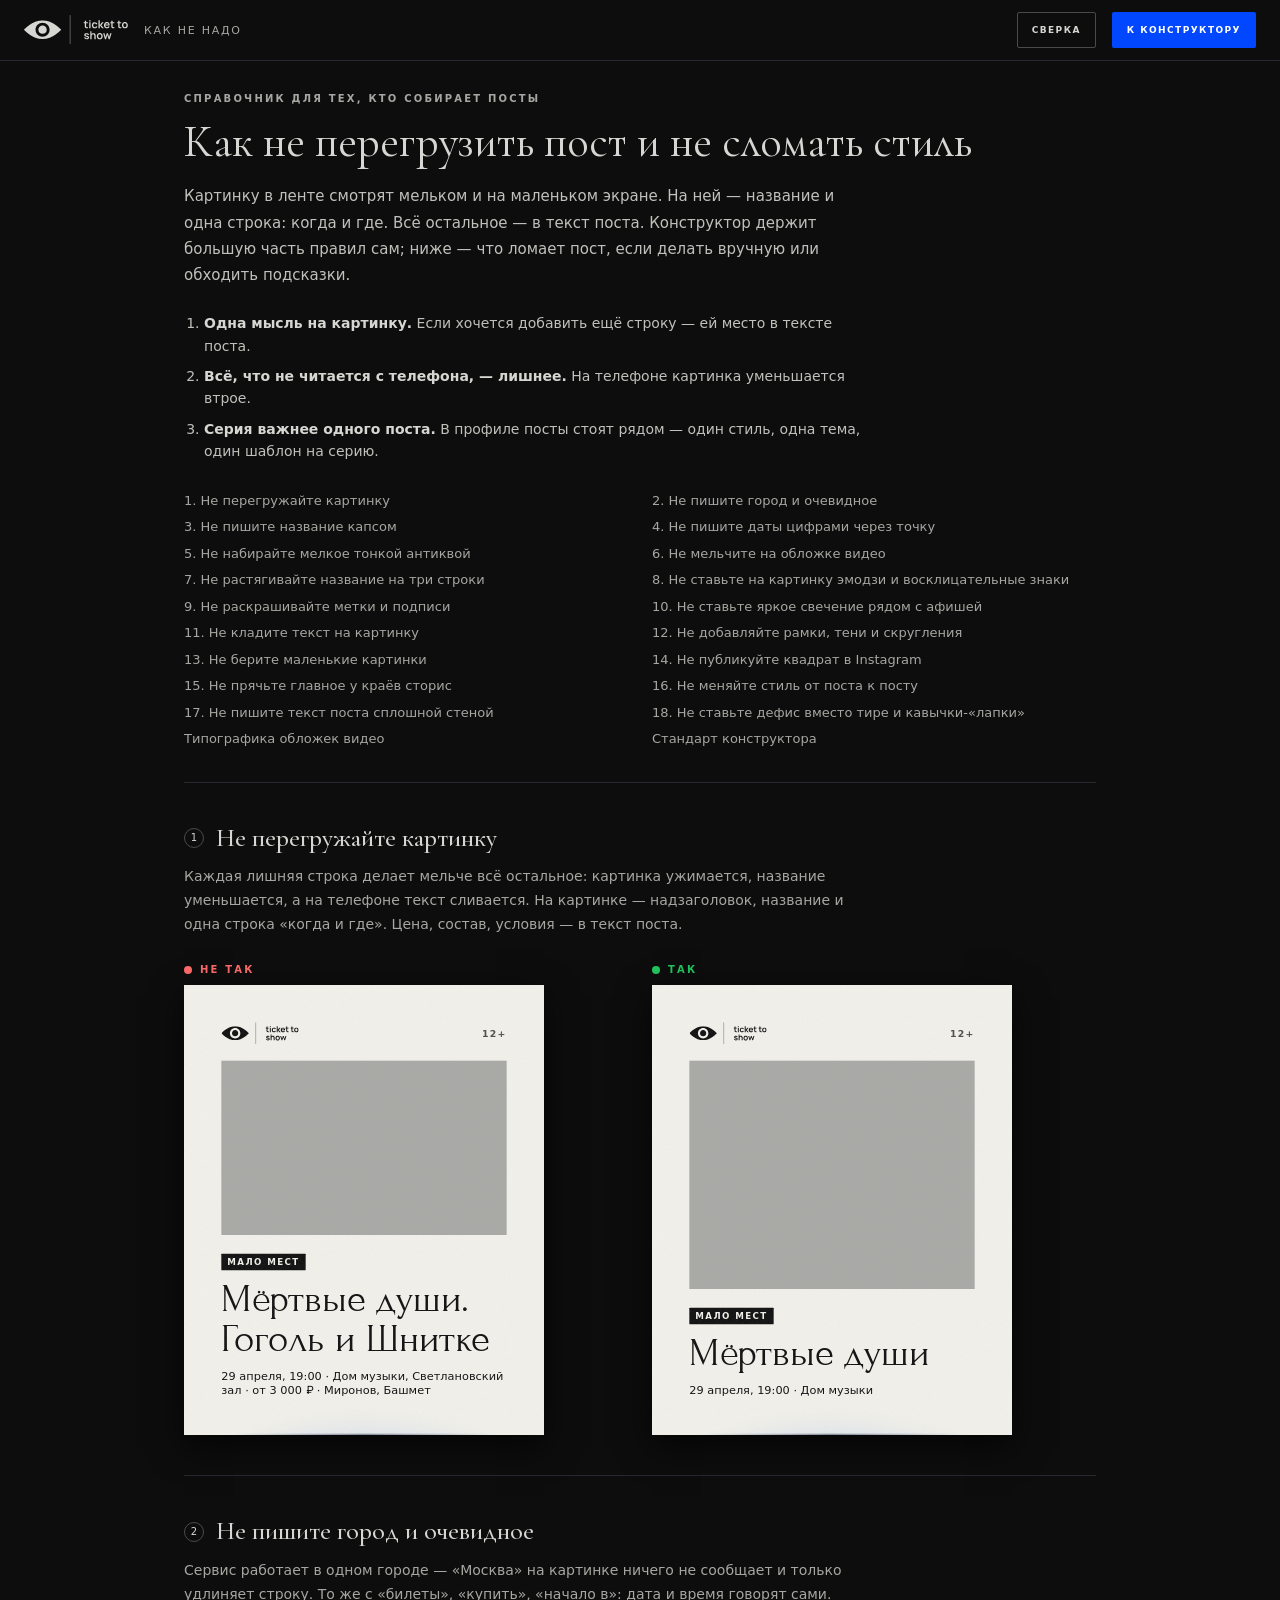
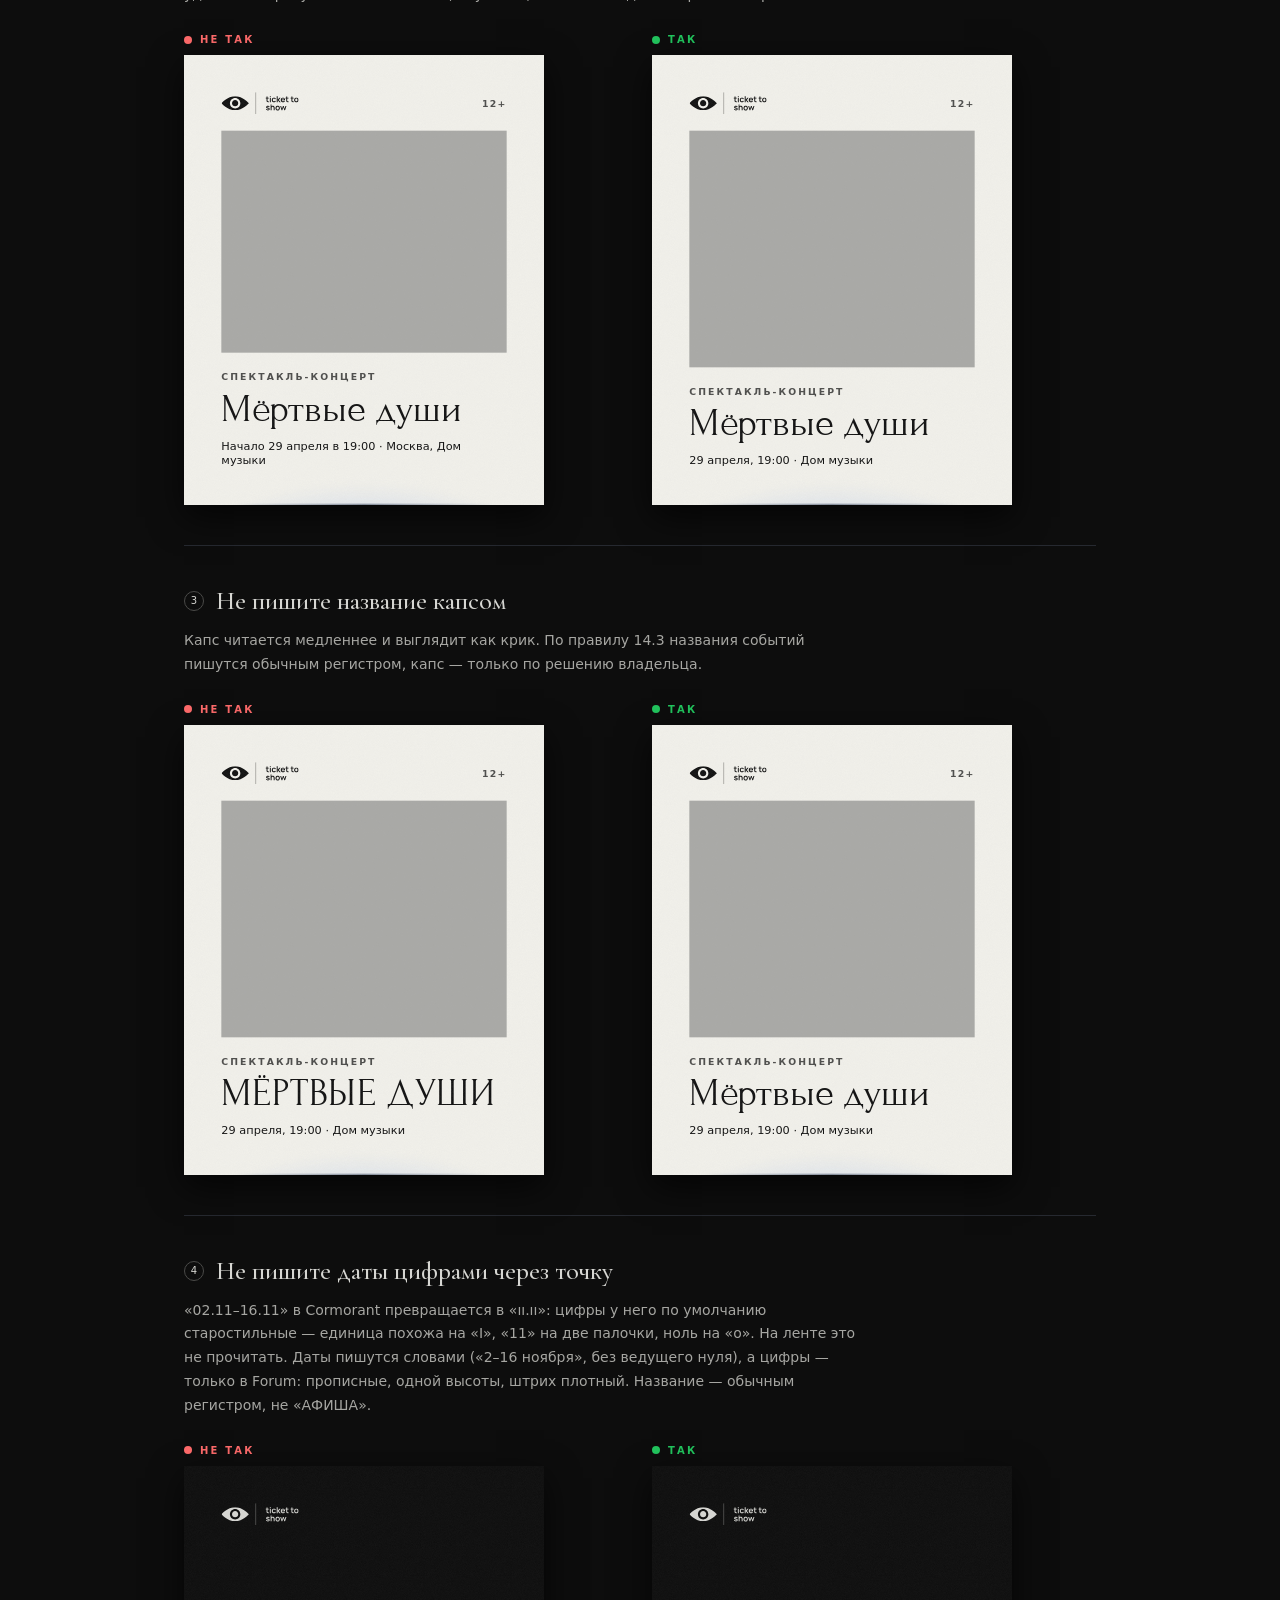
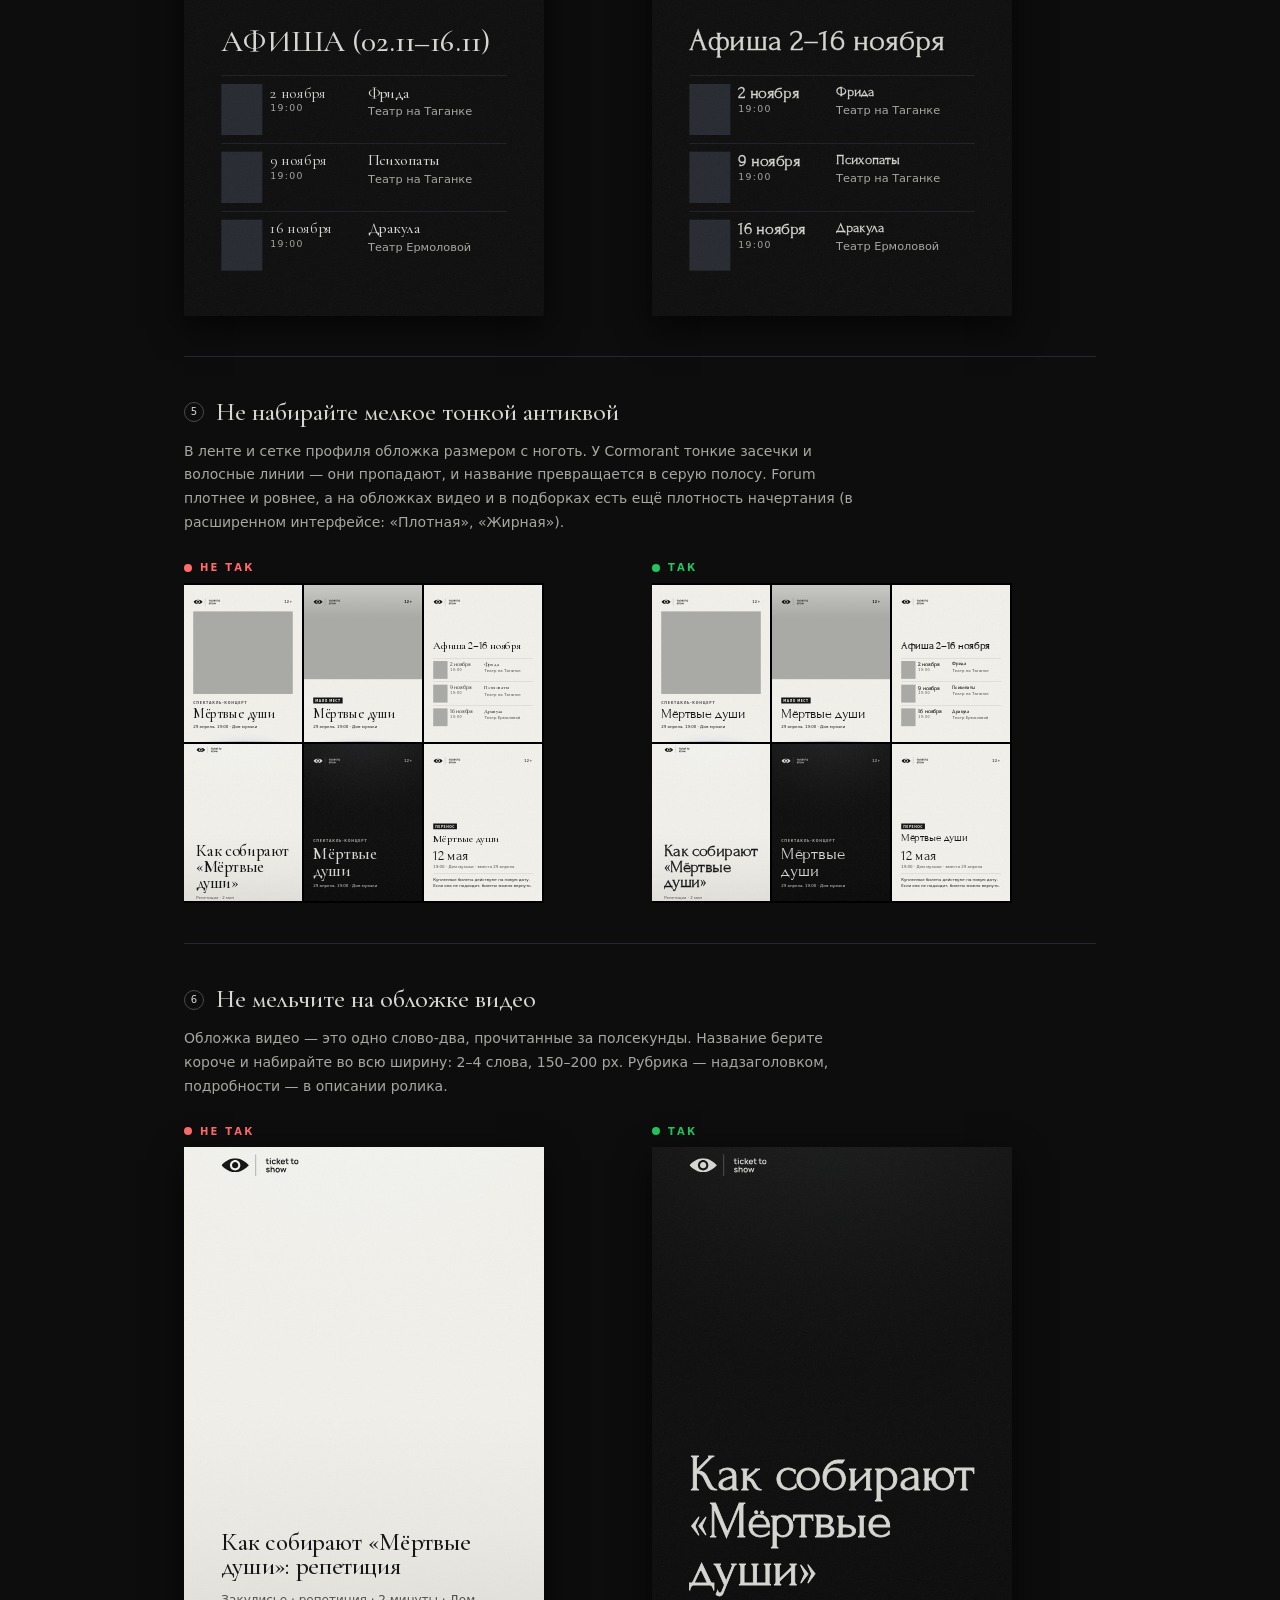
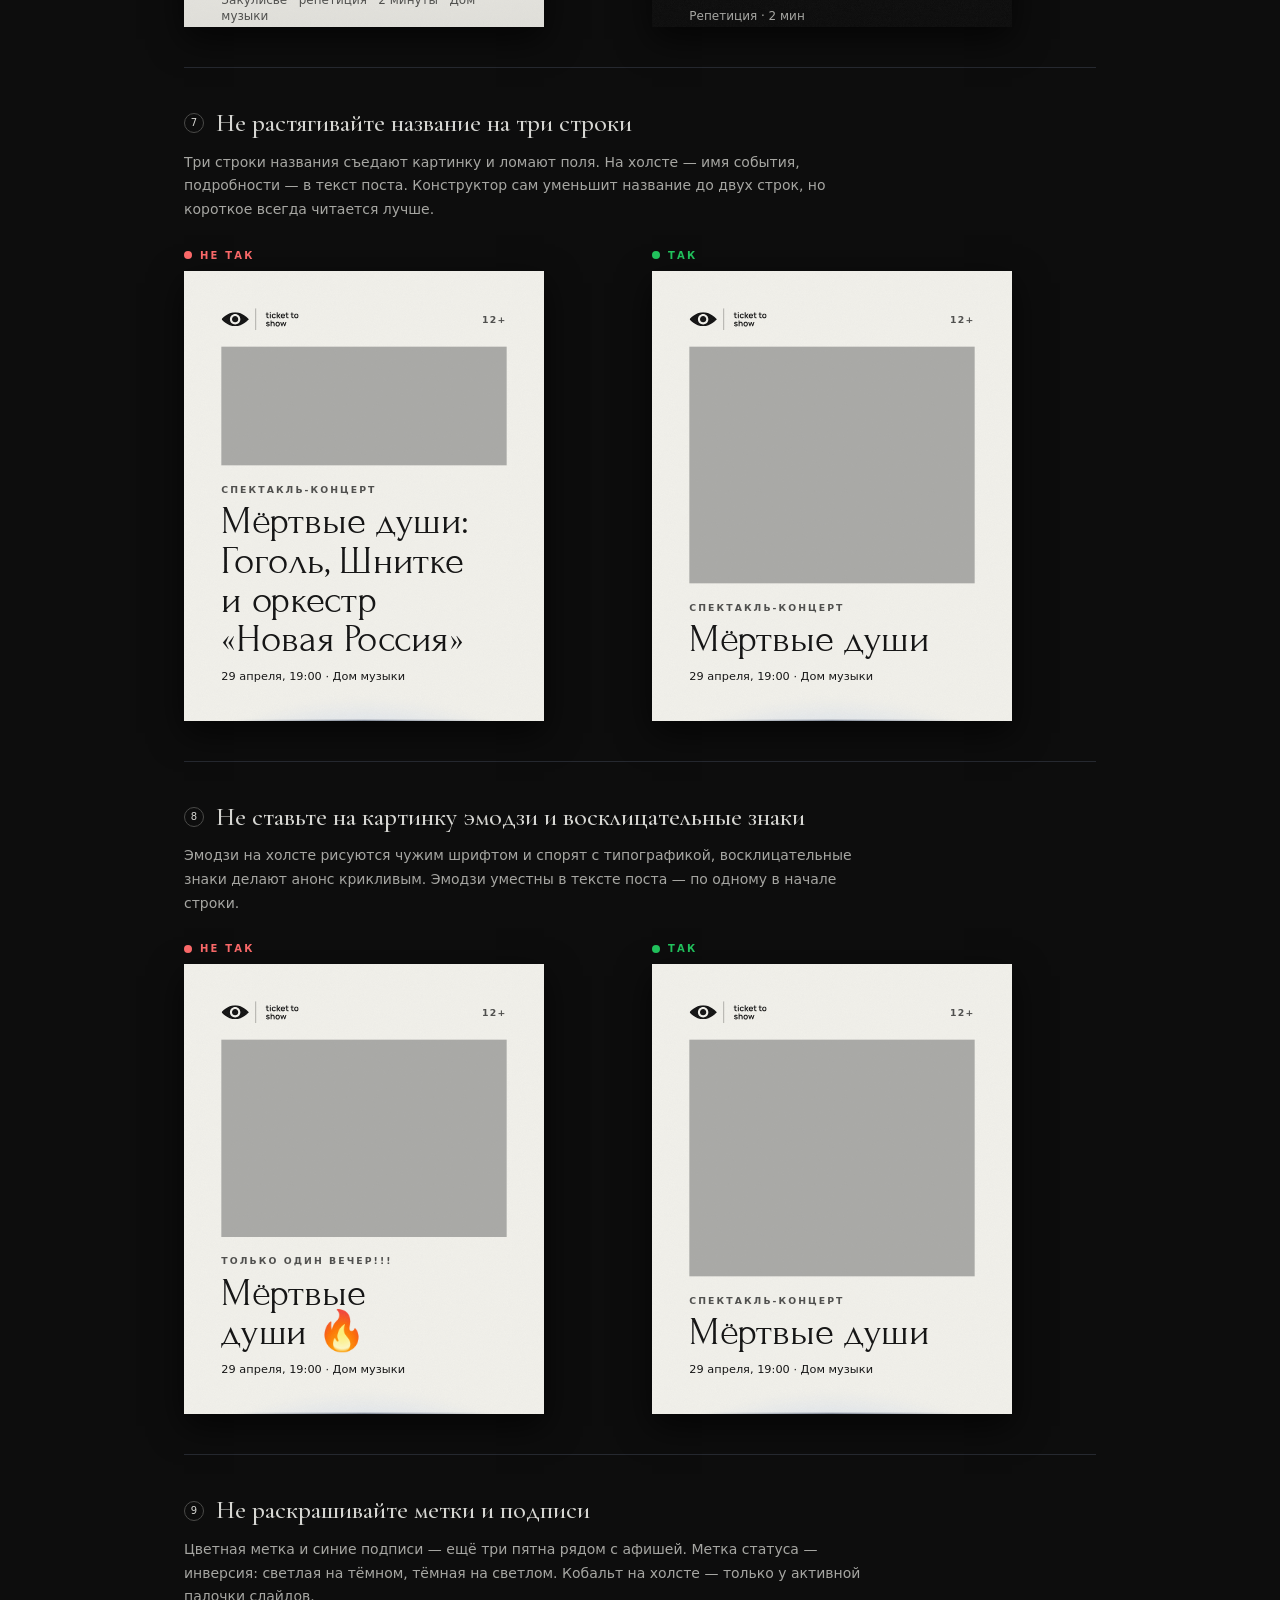
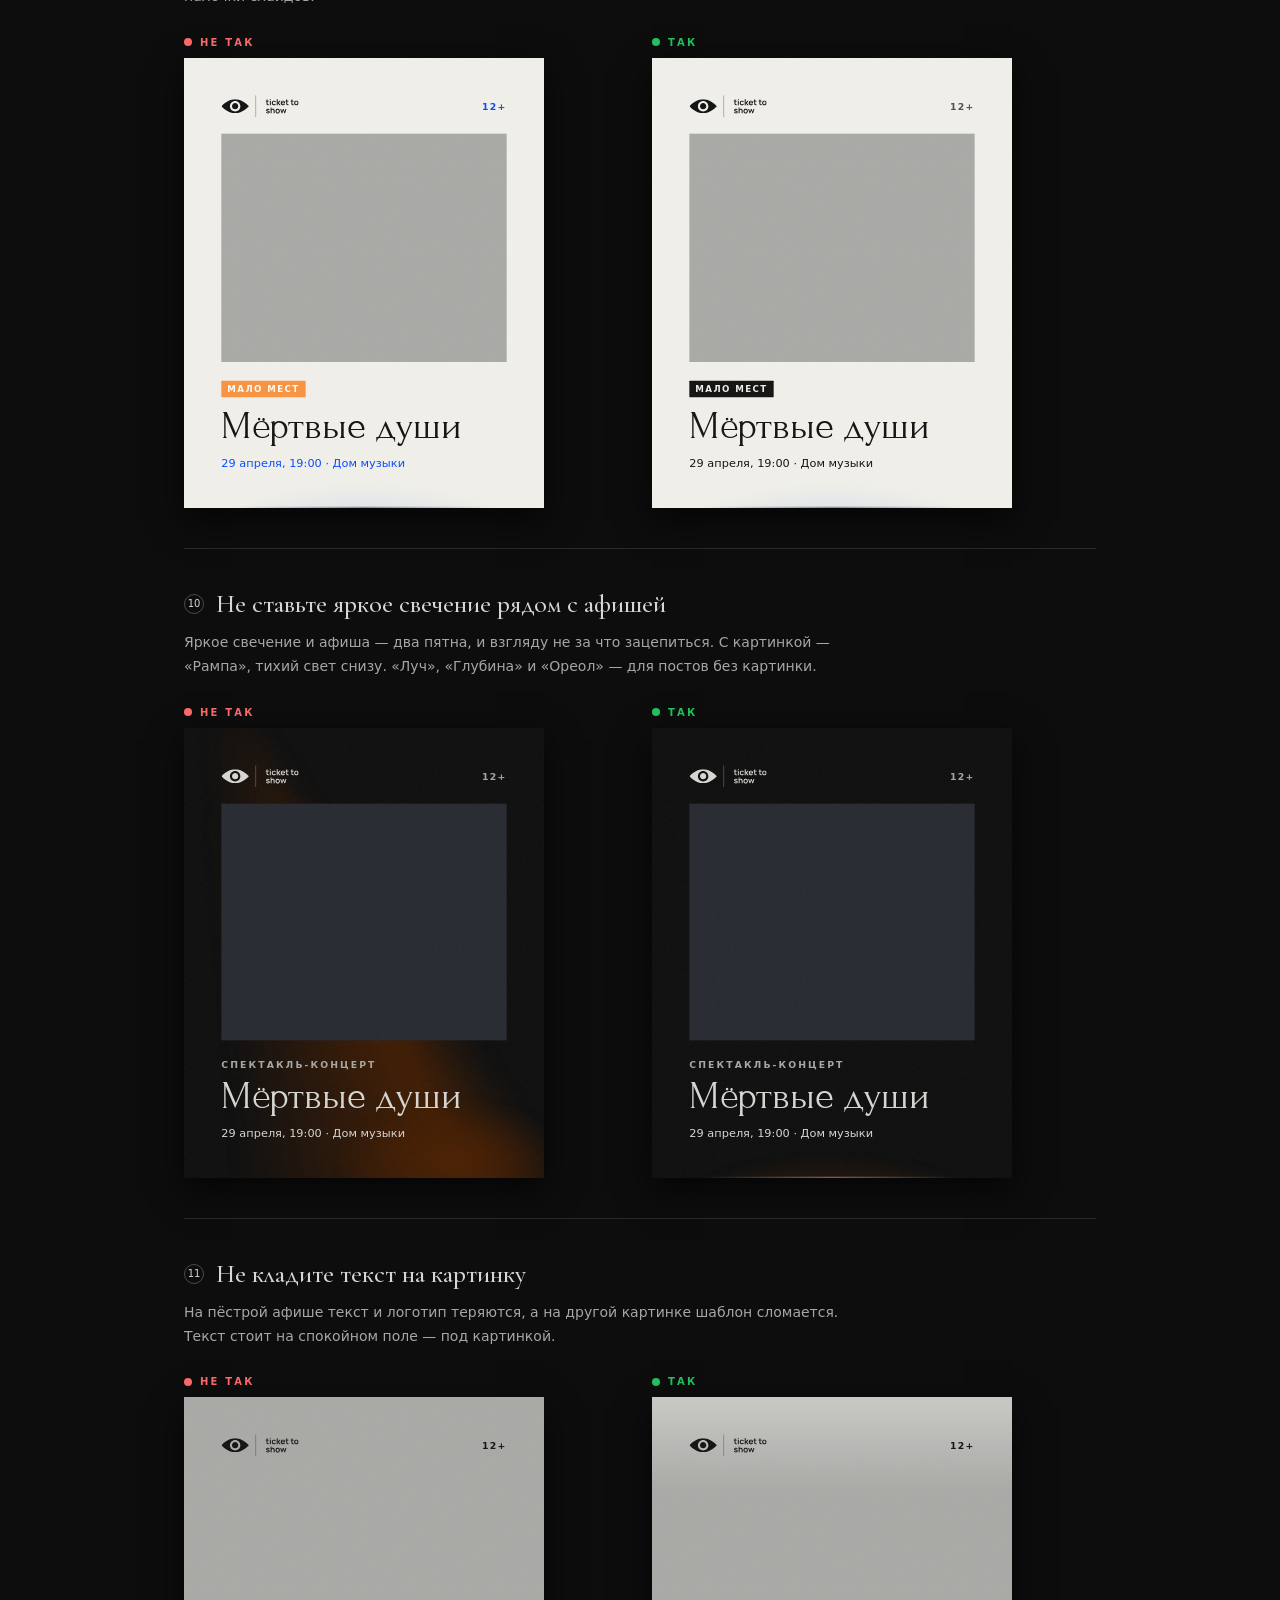
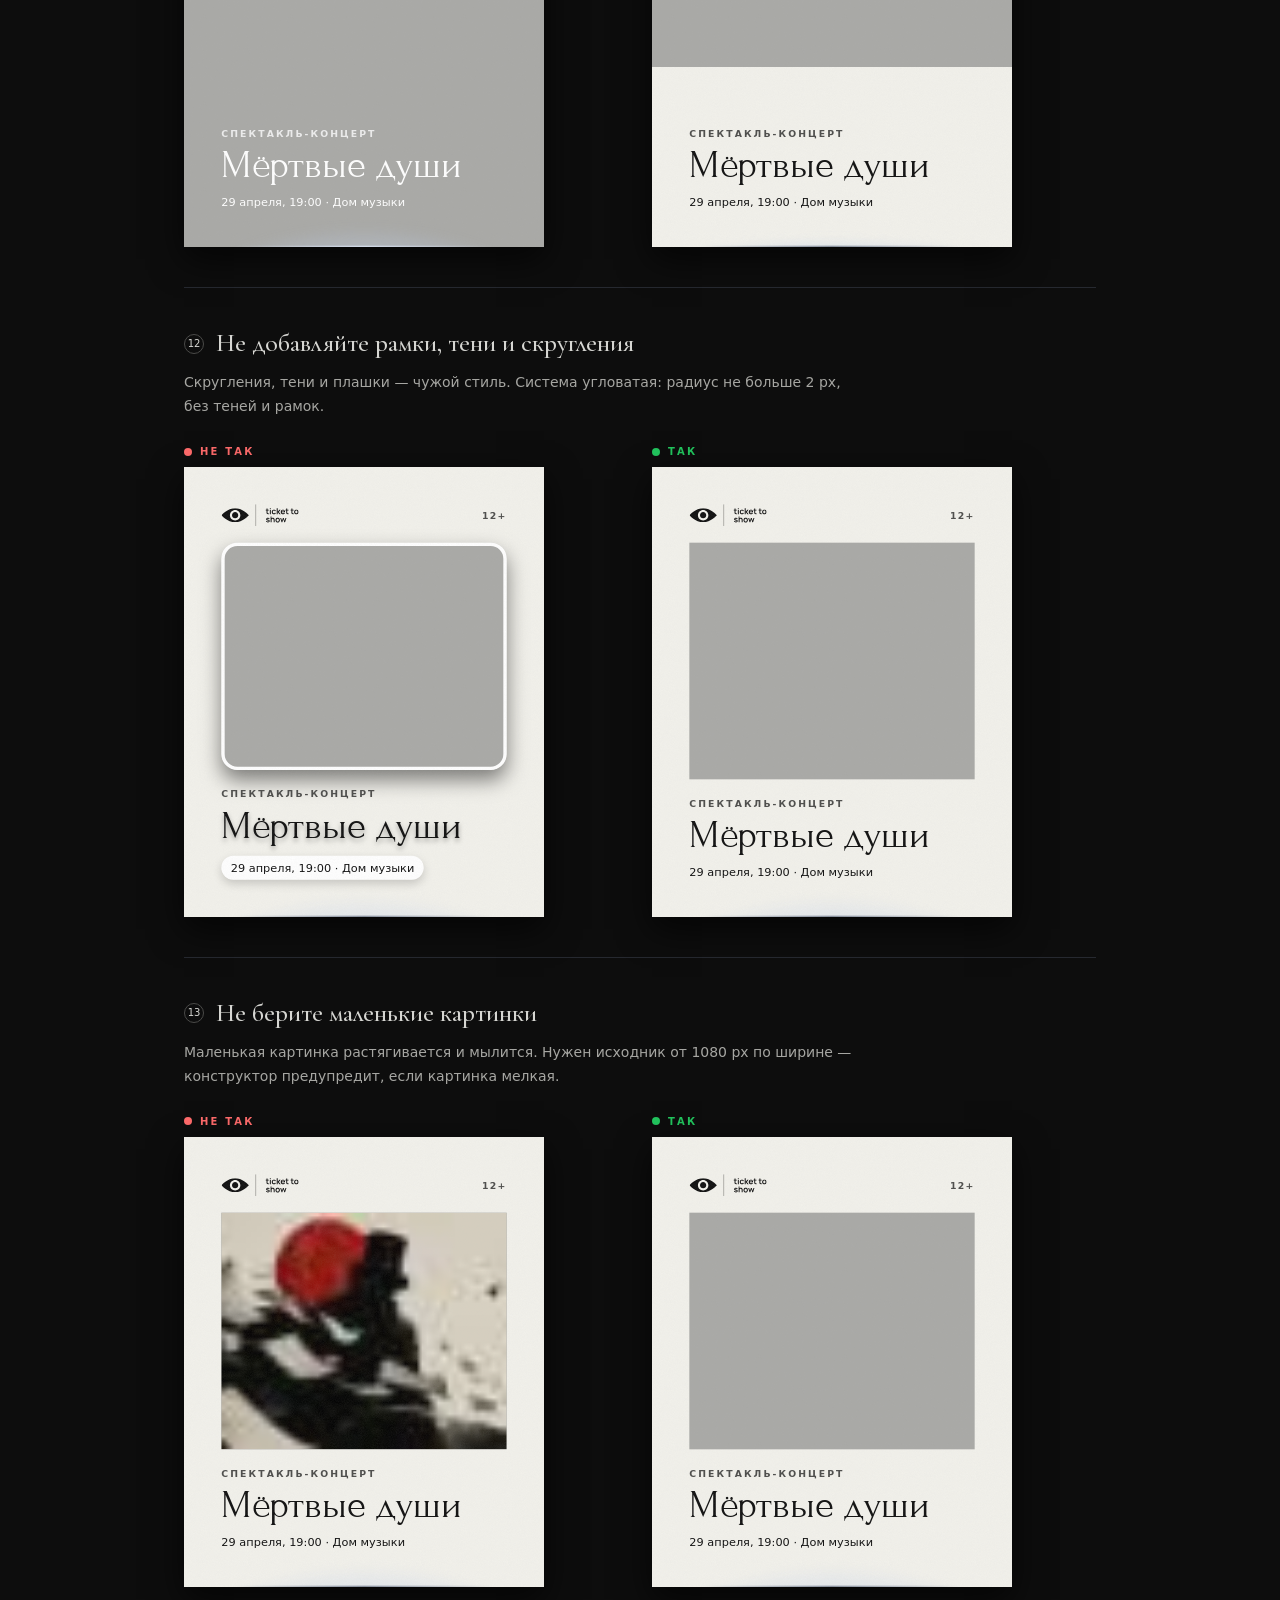
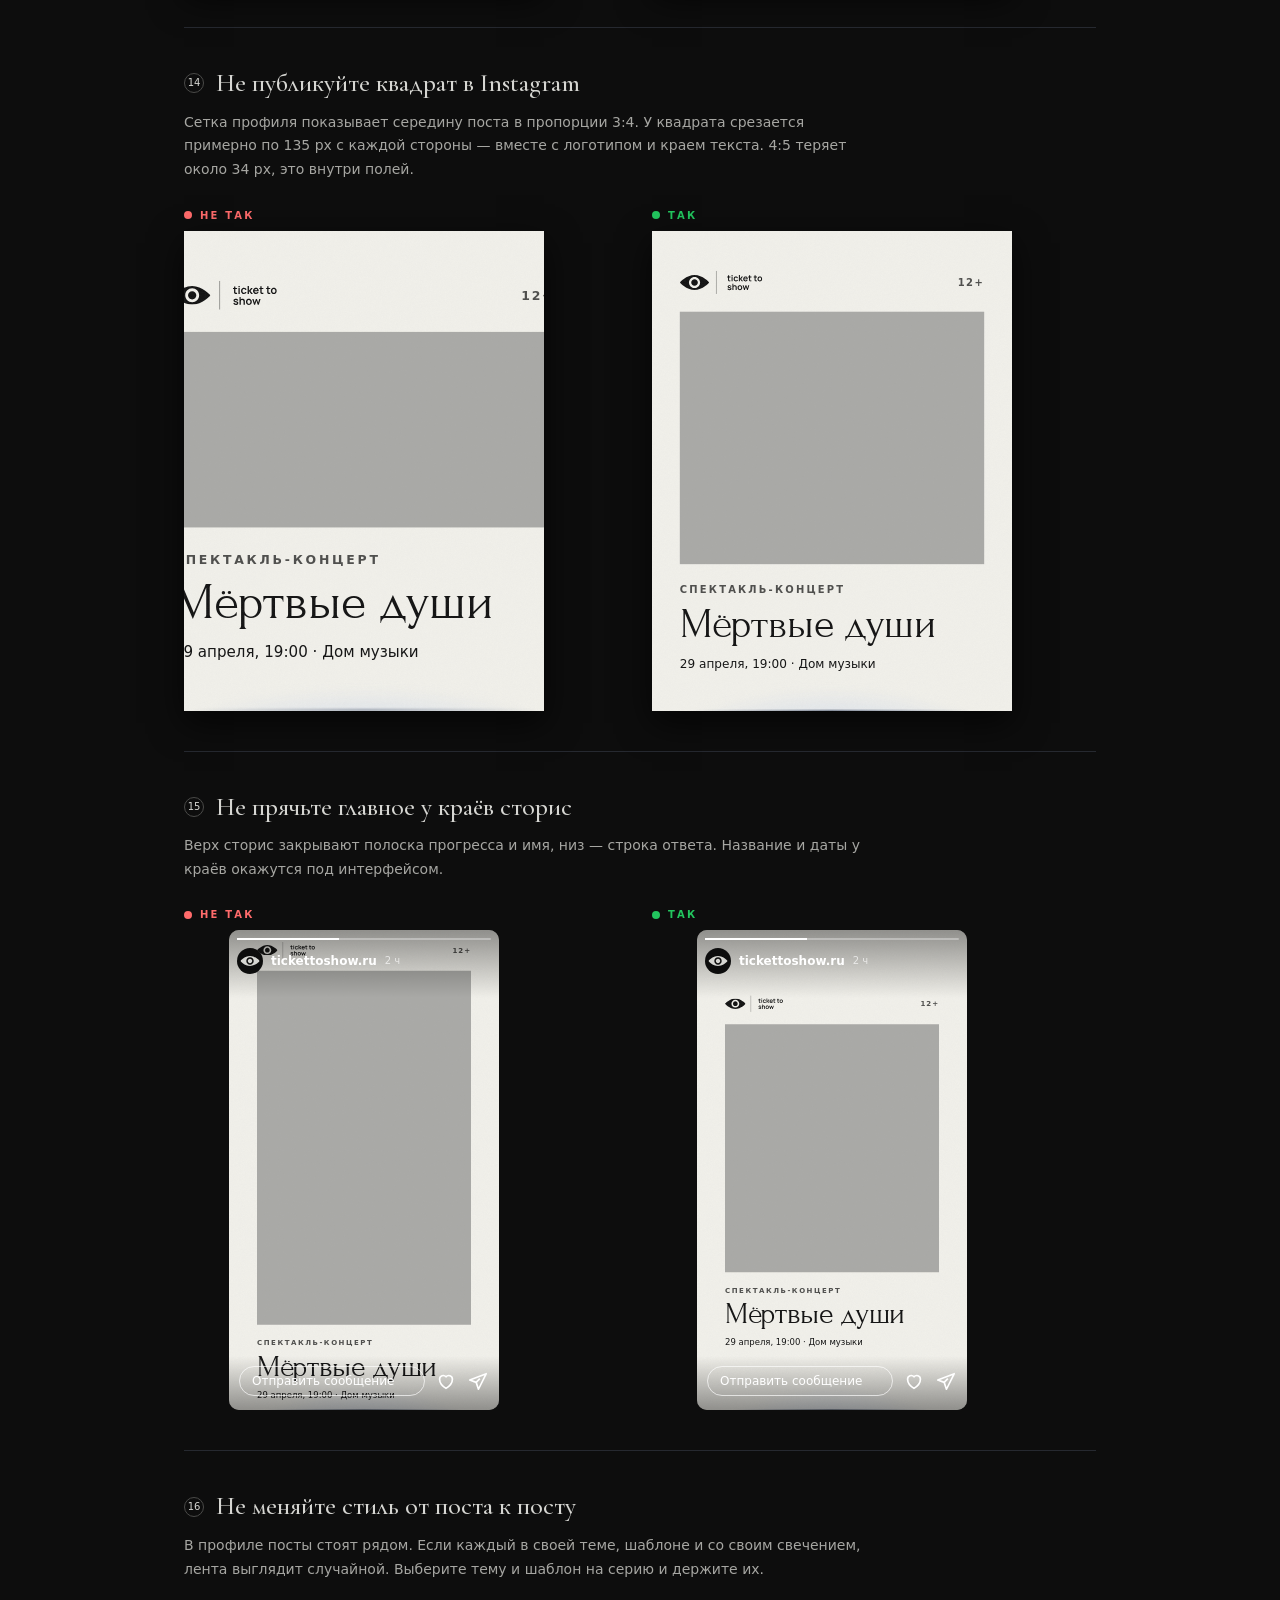
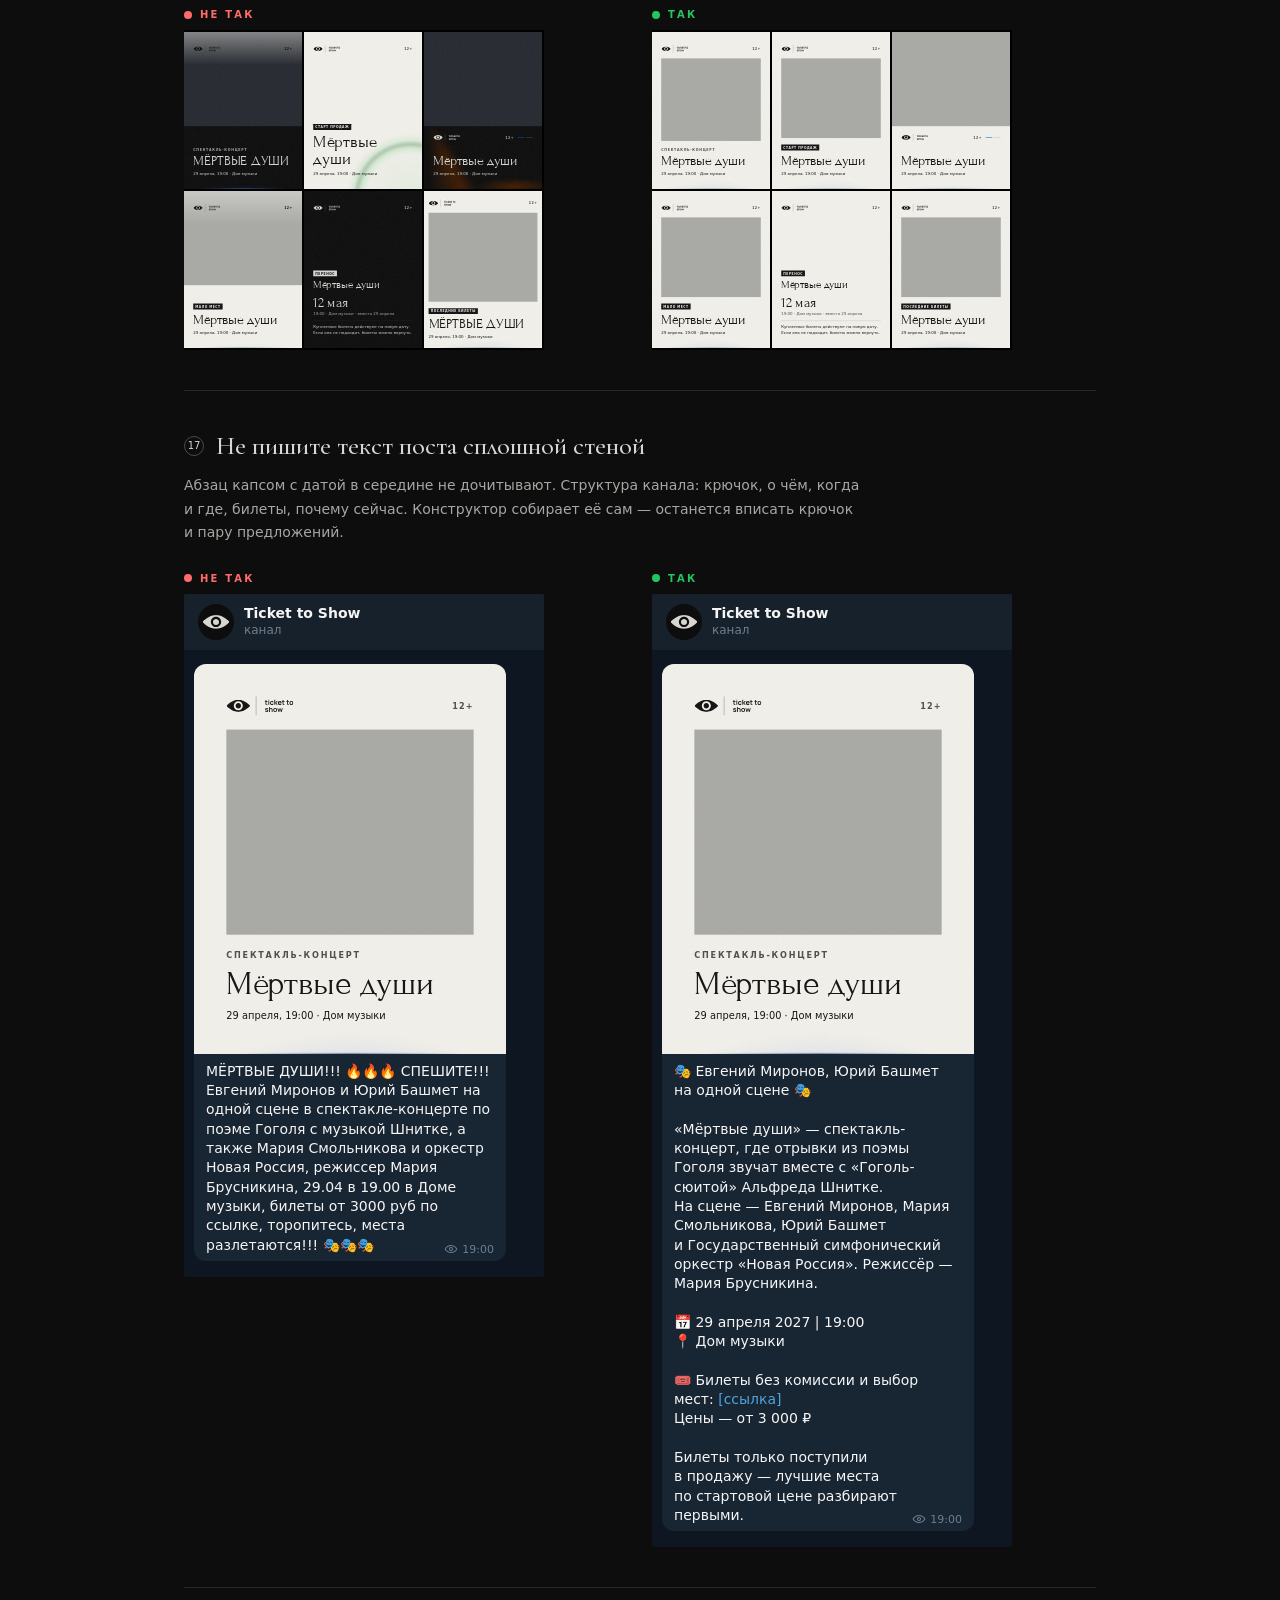
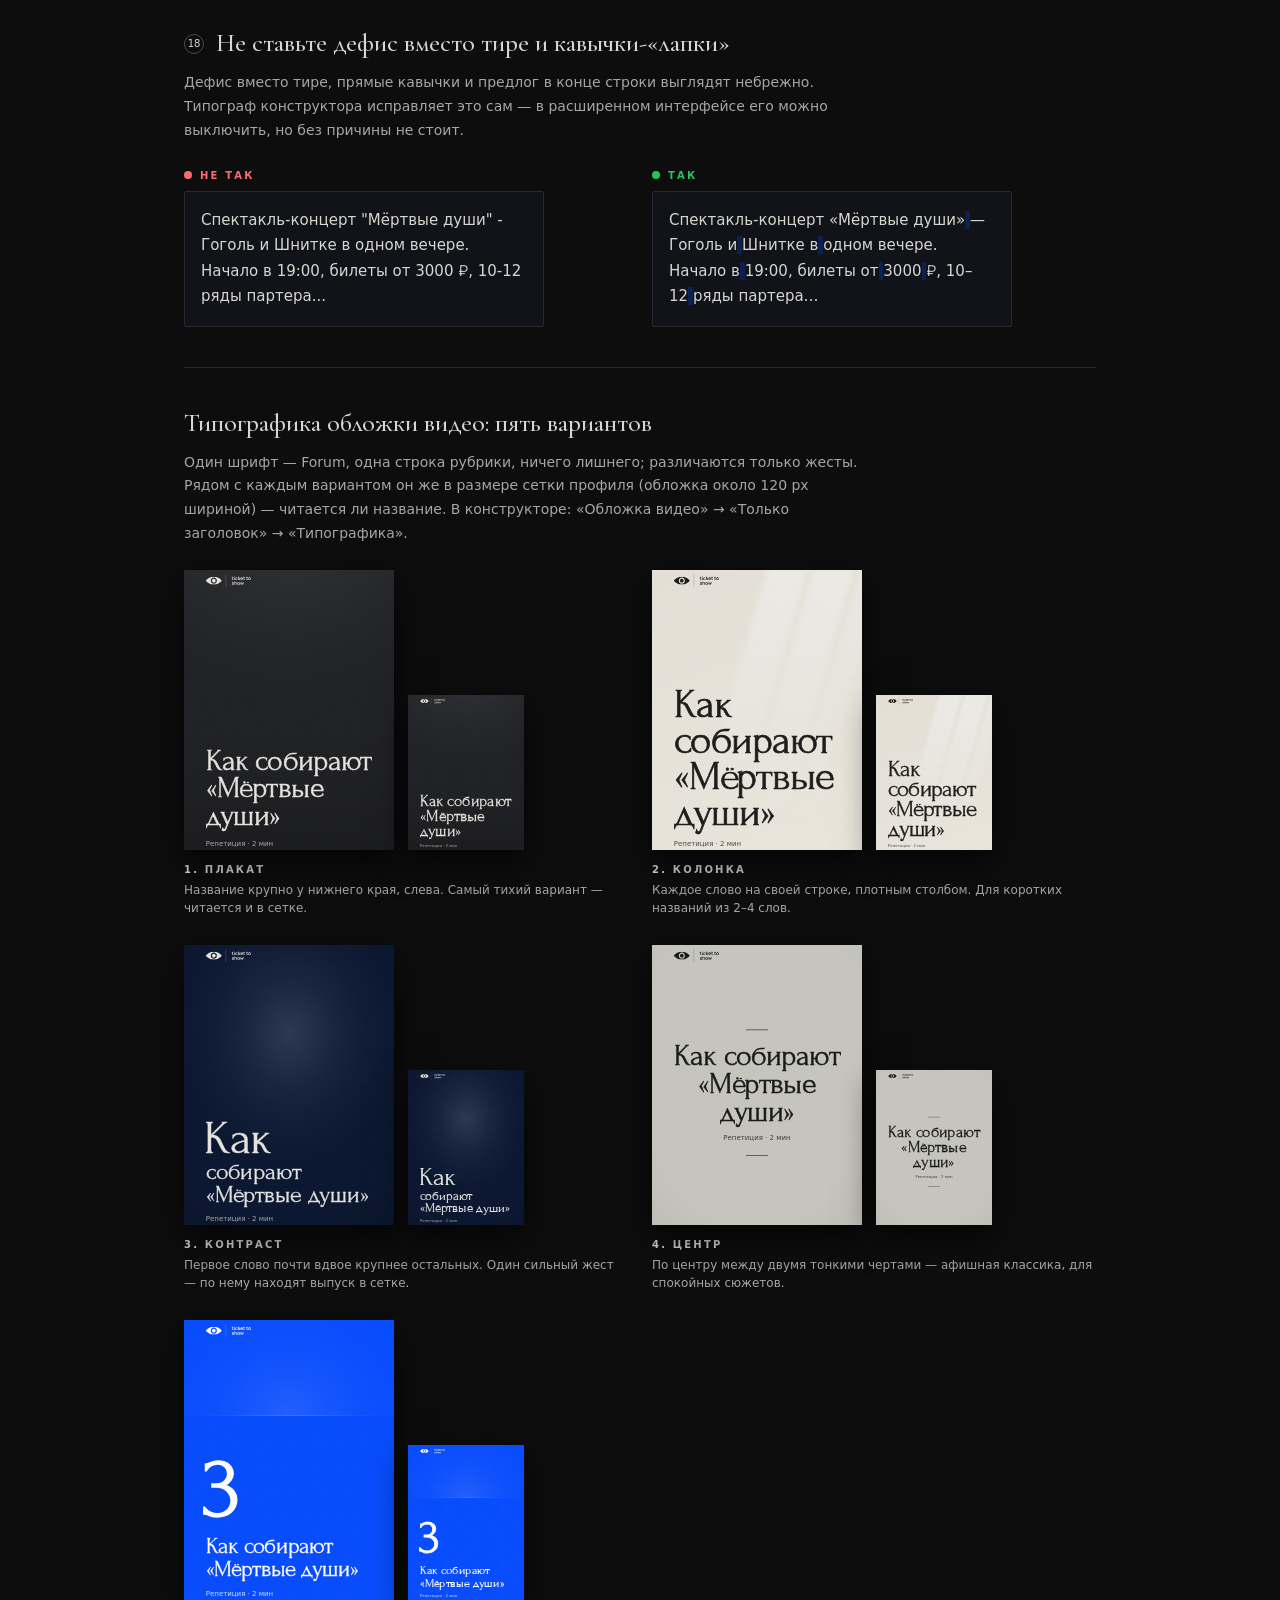
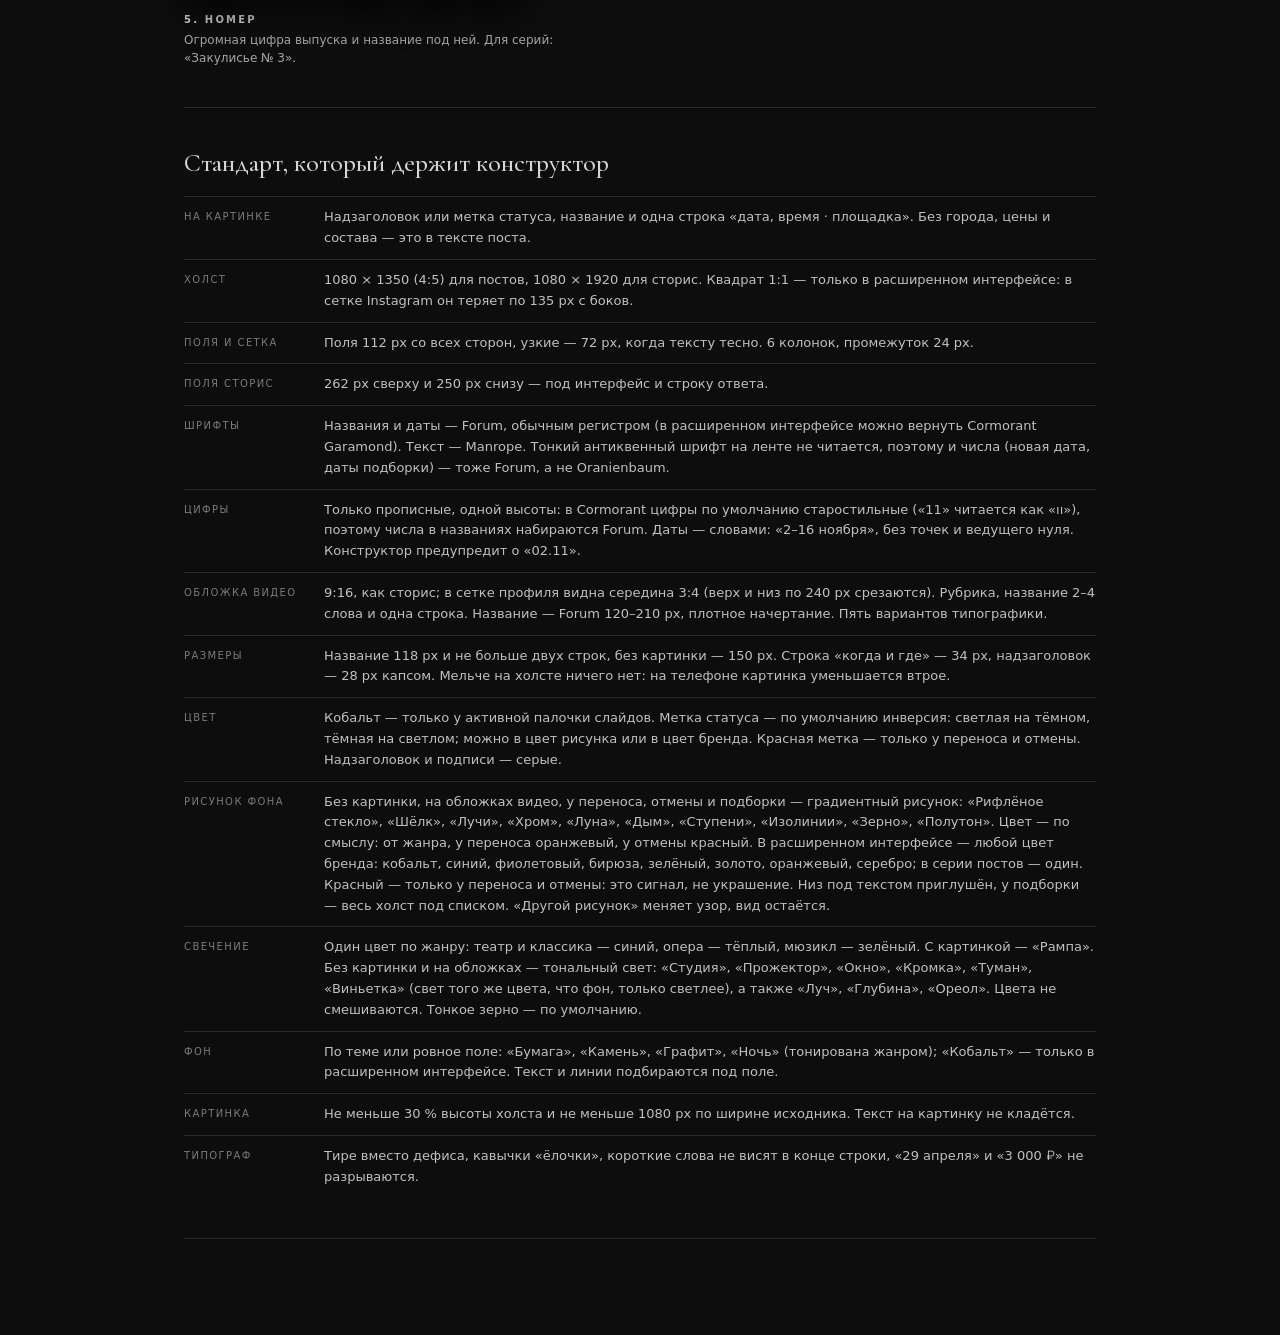
==== commit 999cbdf3: "feat: status badge color: inversion, art color or brand color Red badge only for move and cancel. Re" ====
--- a/guide.html
+++ b/guide.html
@@ -46,7 +46,7 @@
       <tr><th>Цифры</th><td>Только прописные, одной высоты: в Cormorant цифры по умолчанию старостильные («11» читается как «ıı»), поэтому числа в названиях набираются Forum. Даты — словами: «2–16 ноября», без точек и ведущего нуля. Конструктор предупредит о «02.11».</td></tr>
       <tr><th>Обложка видео</th><td>9:16, как сторис; в сетке профиля видна середина 3:4 (верх и низ по 240 px срезаются). Рубрика, название 2–4 слова и одна строка. Название — Forum 120–210 px, плотное начертание. Пять вариантов типографики.</td></tr>
       <tr><th>Размеры</th><td>Название 118 px и не больше двух строк, без картинки — 150 px. Строка «когда и где» — 34 px, надзаголовок — 28 px капсом. Мельче на холсте ничего нет: на телефоне картинка уменьшается втрое.</td></tr>
-      <tr><th>Цвет</th><td>Кобальт — только у активной палочки слайдов. Метка статуса — инверсия: светлая на тёмном, тёмная на светлом. Надзаголовок и подписи — серые.</td></tr>
+      <tr><th>Цвет</th><td>Кобальт — только у активной палочки слайдов. Метка статуса — по умолчанию инверсия: светлая на тёмном, тёмная на светлом; можно в цвет рисунка или в цвет бренда. Красная метка — только у переноса и отмены. Надзаголовок и подписи — серые.</td></tr>
       <tr><th>Рисунок фона</th><td>Без картинки, на обложках видео, у переноса, отмены и подборки — градиентный рисунок: «Рифлёное стекло», «Шёлк», «Лучи», «Хром», «Луна», «Дым», «Ступени», «Изолинии», «Зерно», «Полутон». Цвет — по смыслу: от жанра, у переноса оранжевый, у отмены красный. В расширенном интерфейсе — любой цвет бренда: кобальт, синий, фиолетовый, бирюза, зелёный, золото, оранжевый, серебро; в серии постов — один. Красный — только у переноса и отмены: это сигнал, не украшение. Низ под текстом приглушён, у подборки — весь холст под списком. «Другой рисунок» меняет узор, вид остаётся.</td></tr>
       <tr><th>Свечение</th><td>Один цвет по жанру: театр и классика — синий, опера — тёплый, мюзикл — зелёный. С картинкой — «Рампа». Без картинки и на обложках — тональный свет: «Студия», «Прожектор», «Окно», «Кромка», «Туман», «Виньетка» (свет того же цвета, что фон, только светлее), а также «Луч», «Глубина», «Ореол». Цвета не смешиваются. Тонкое зерно — по умолчанию.</td></tr>
       <tr><th>Фон</th><td>По теме или ровное поле: «Бумага», «Камень», «Графит», «Ночь» (тонирована жанром); «Кобальт» — только в расширенном интерфейсе. Текст и линии подбираются под поле.</td></tr>
--- a/canvas-plus.css
+++ b/canvas-plus.css
@@ -189,3 +189,12 @@
 /* отмена — красный тон холста (поле «Ночь» и свет берут его из --smm-hue) */
 .smm-canvas--red { --smm-hue: #4A0A0A; }
 .smm-canvas--light.smm-canvas--red { --smm-hue: #FCA5A5; }
+
+/* метка статуса в цвете: фон — цвет бренда, текст — белый или чернила по контрасту */
+.smm-canvas.bx-mark-cobalt .smm-mark { background: #0047FF; color: #FFFFFF; }
+.smm-canvas.bx-mark-violet .smm-mark { background: #7A4DFF; color: #FFFFFF; }
+.smm-canvas.bx-mark-teal   .smm-mark { background: #2BA7B8; color: #0D0D0D; }
+.smm-canvas.bx-mark-green  .smm-mark { background: #22C55E; color: #0D0D0D; }
+.smm-canvas.bx-mark-gold   .smm-mark { background: #C9975A; color: #0D0D0D; }
+.smm-canvas.bx-mark-warm   .smm-mark { background: #FB923C; color: #0D0D0D; }
+.smm-canvas.bx-mark-red    .smm-mark { background: #DC2626; color: #FFFFFF; }
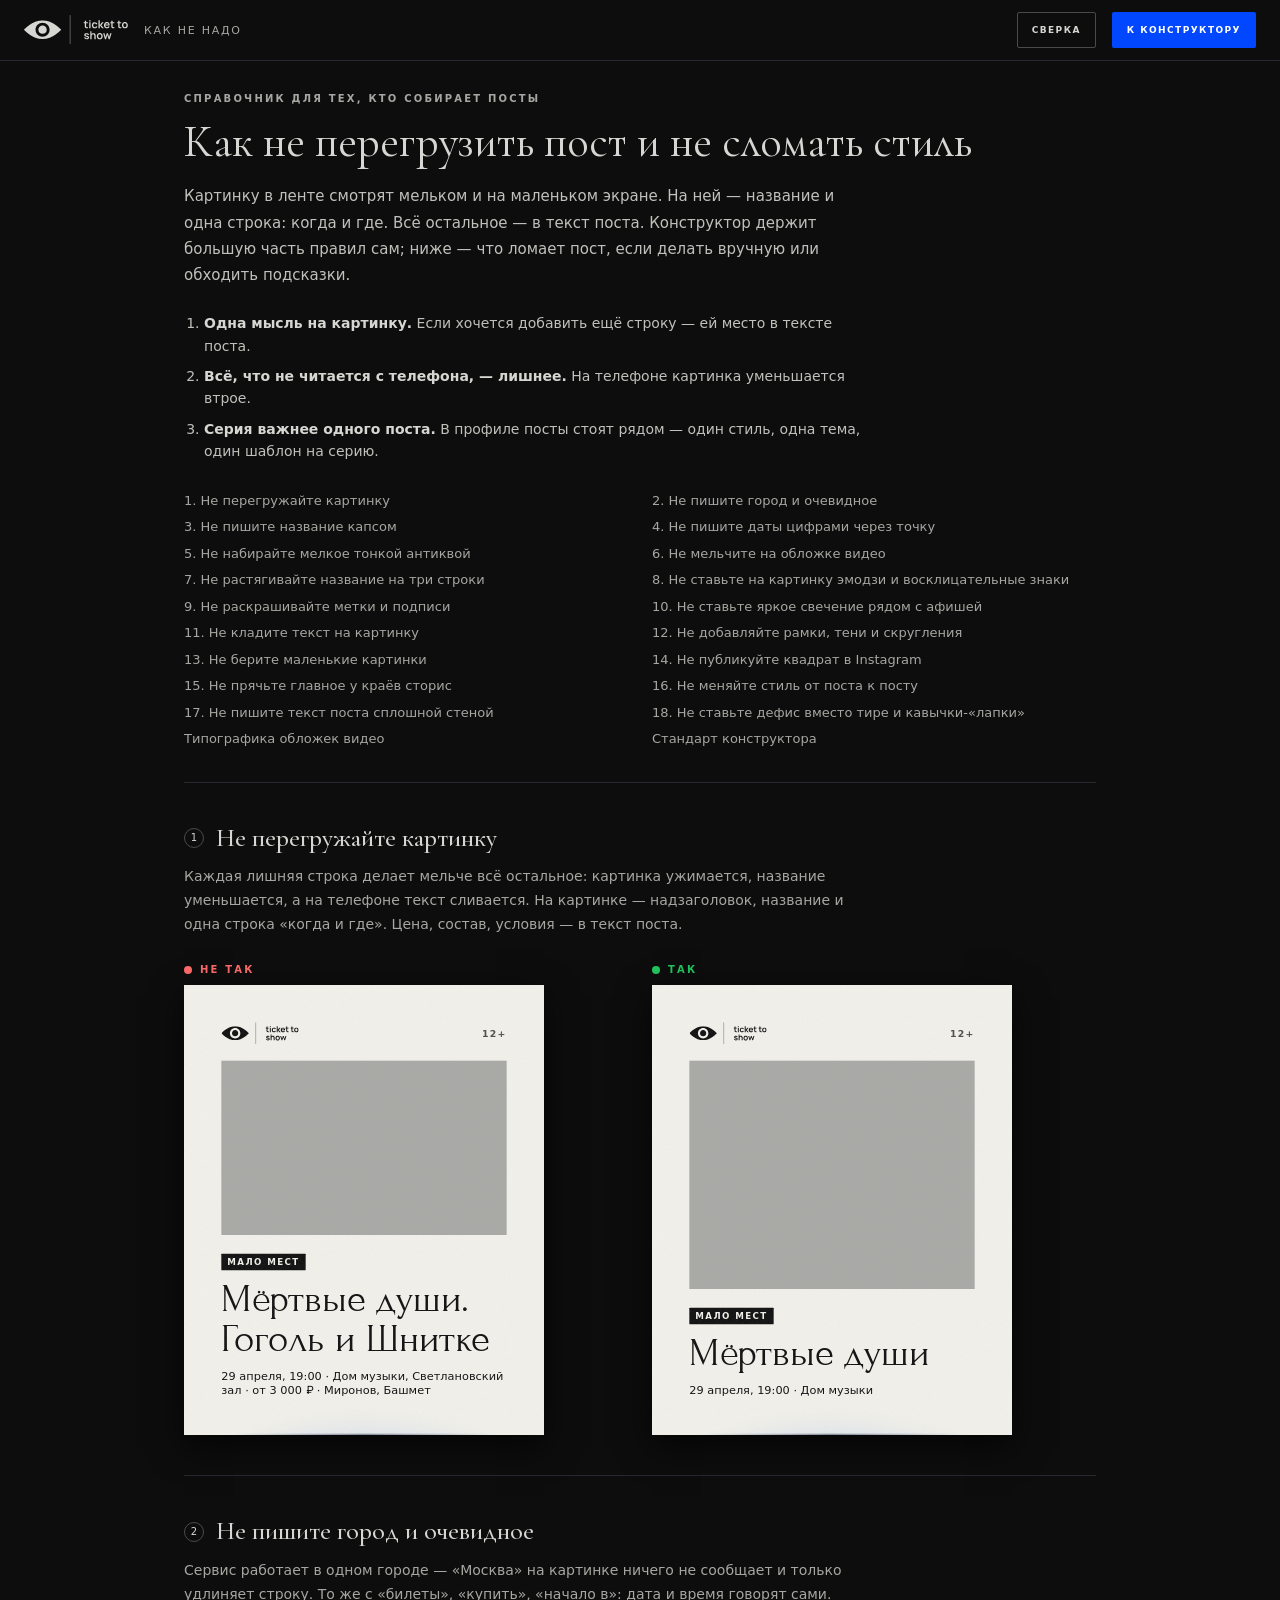
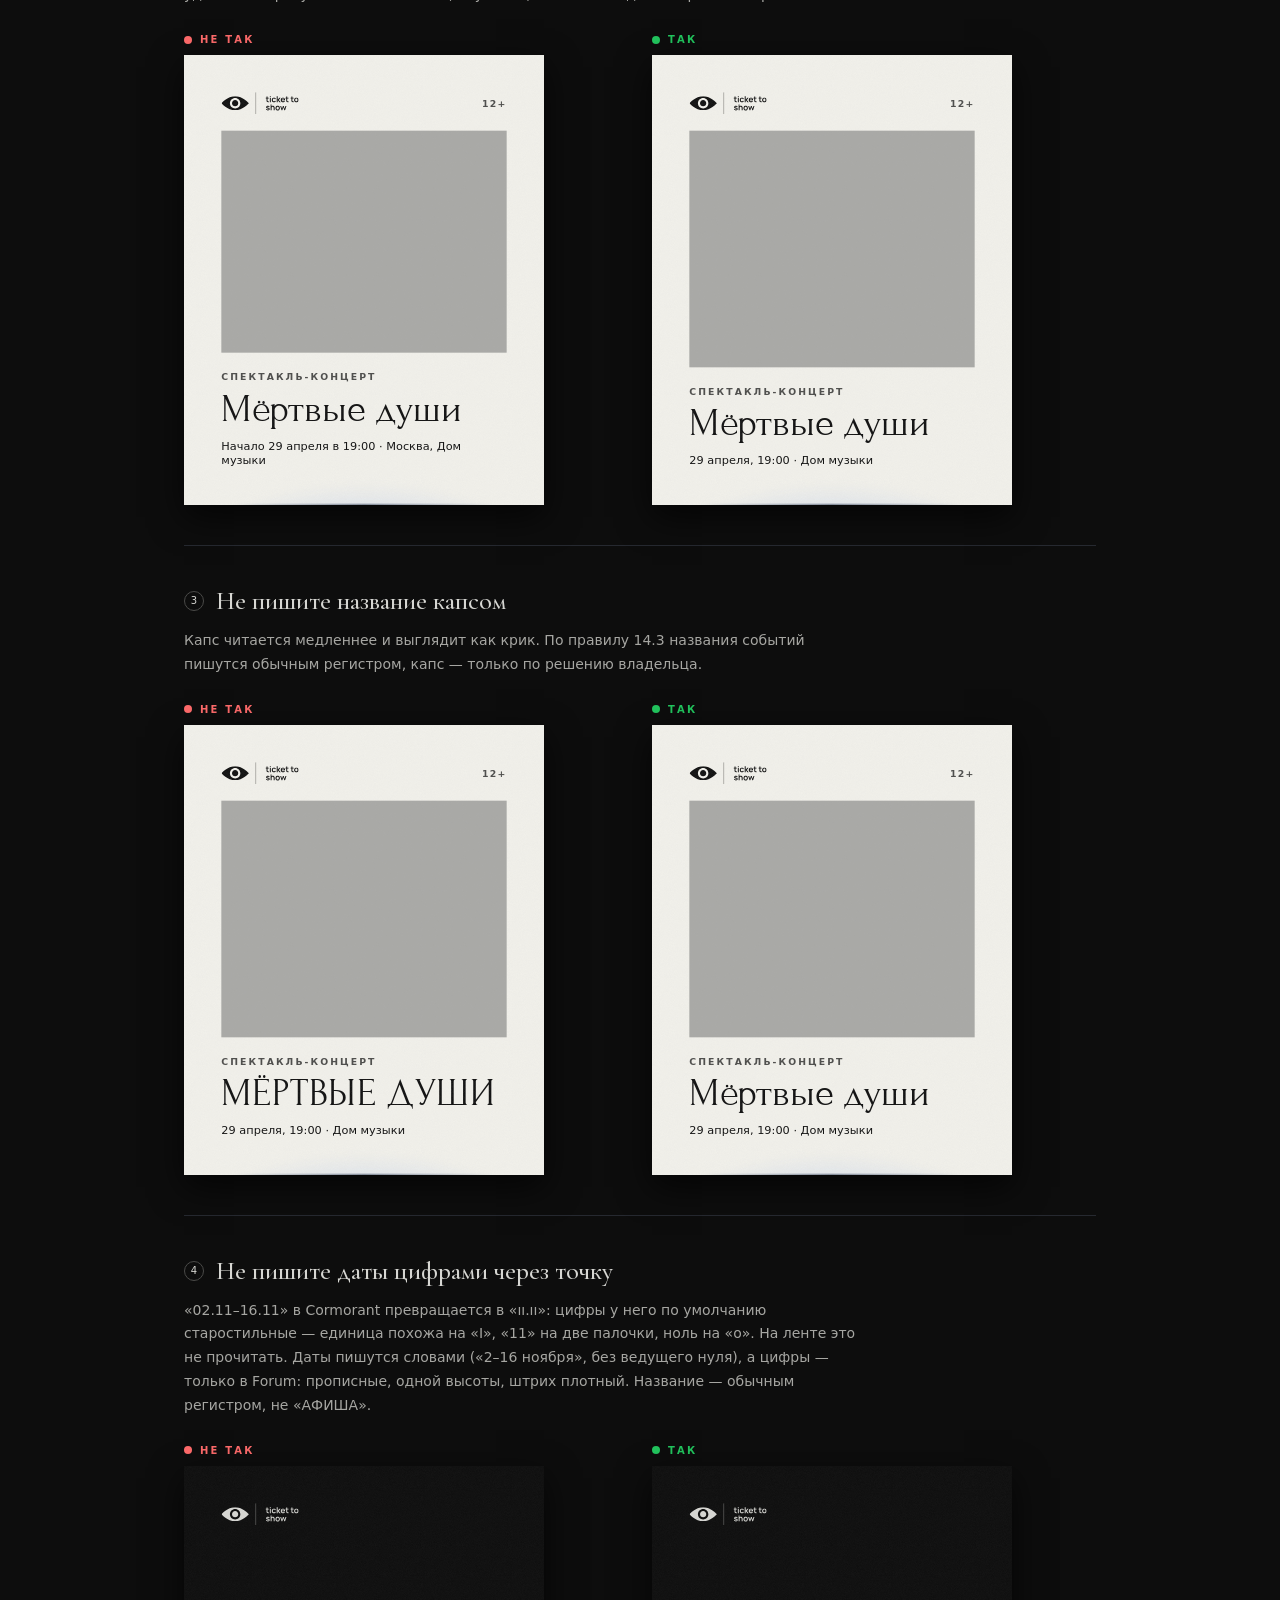
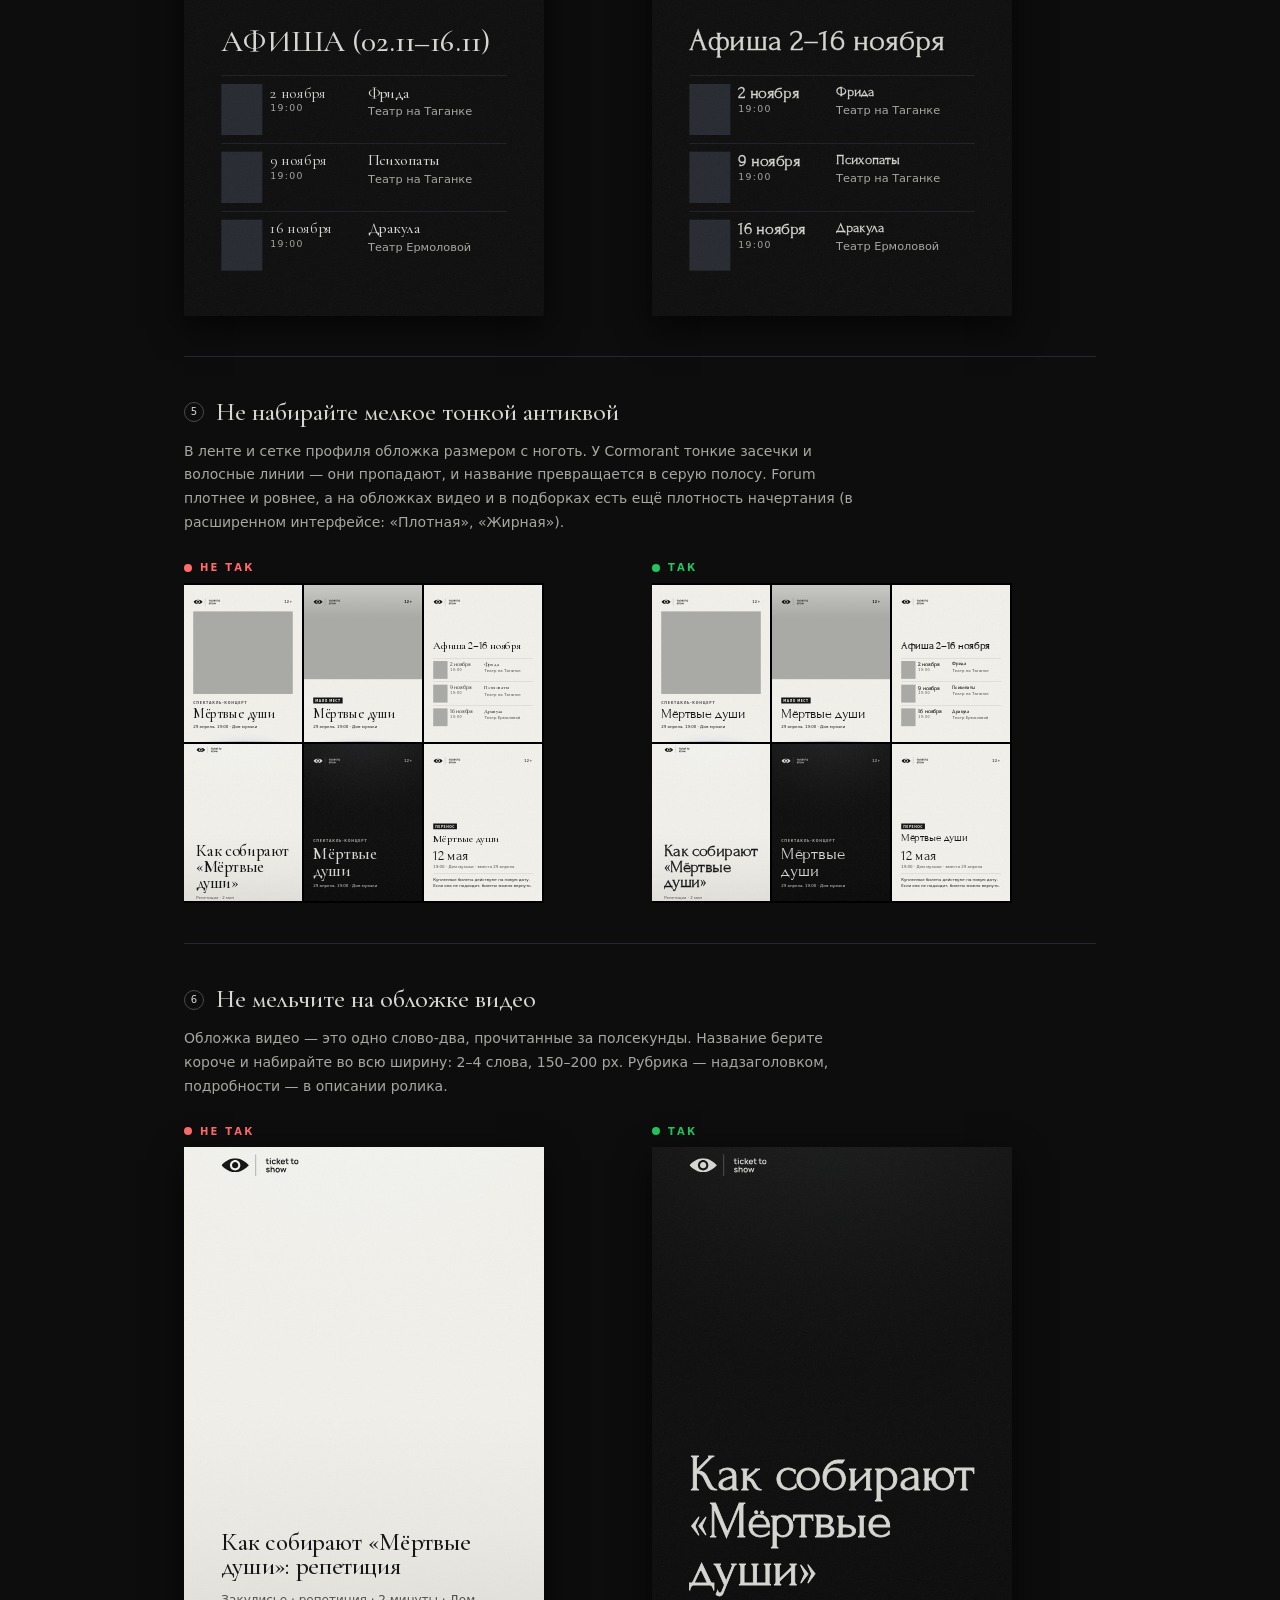
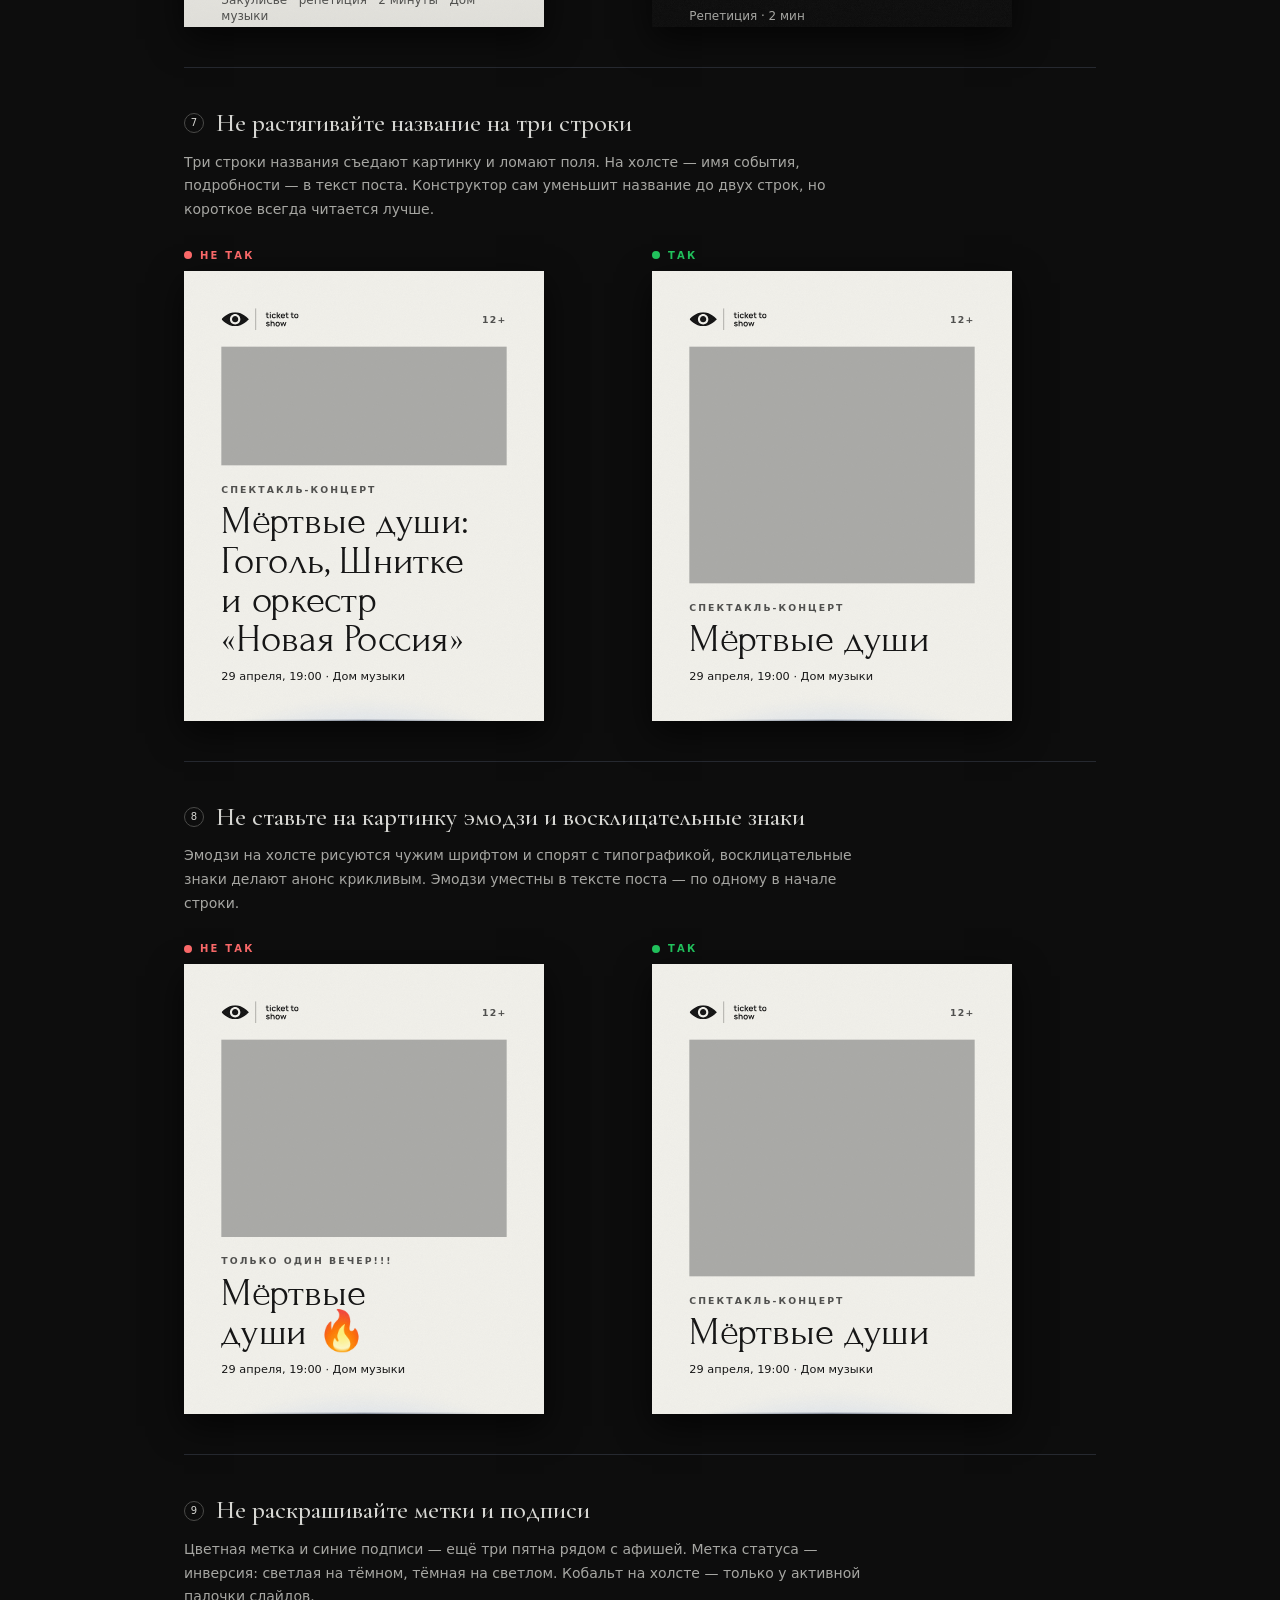
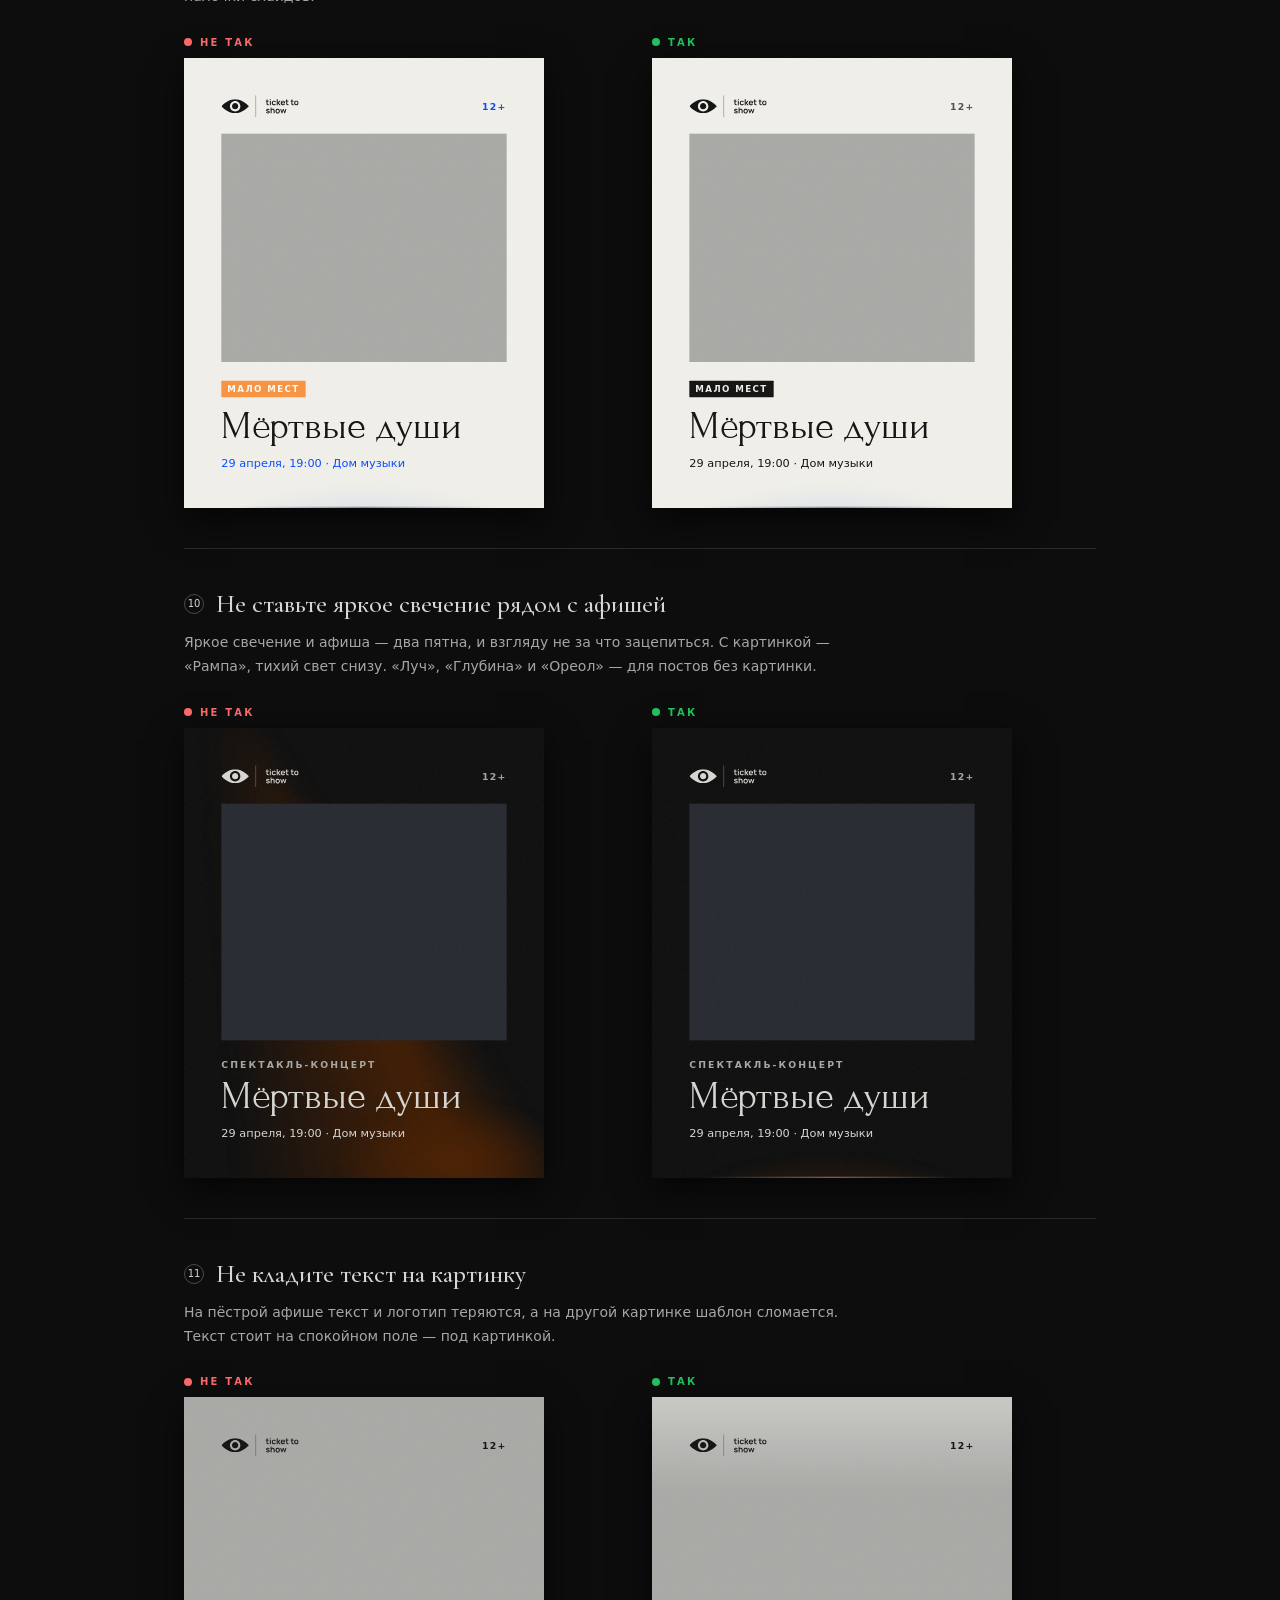
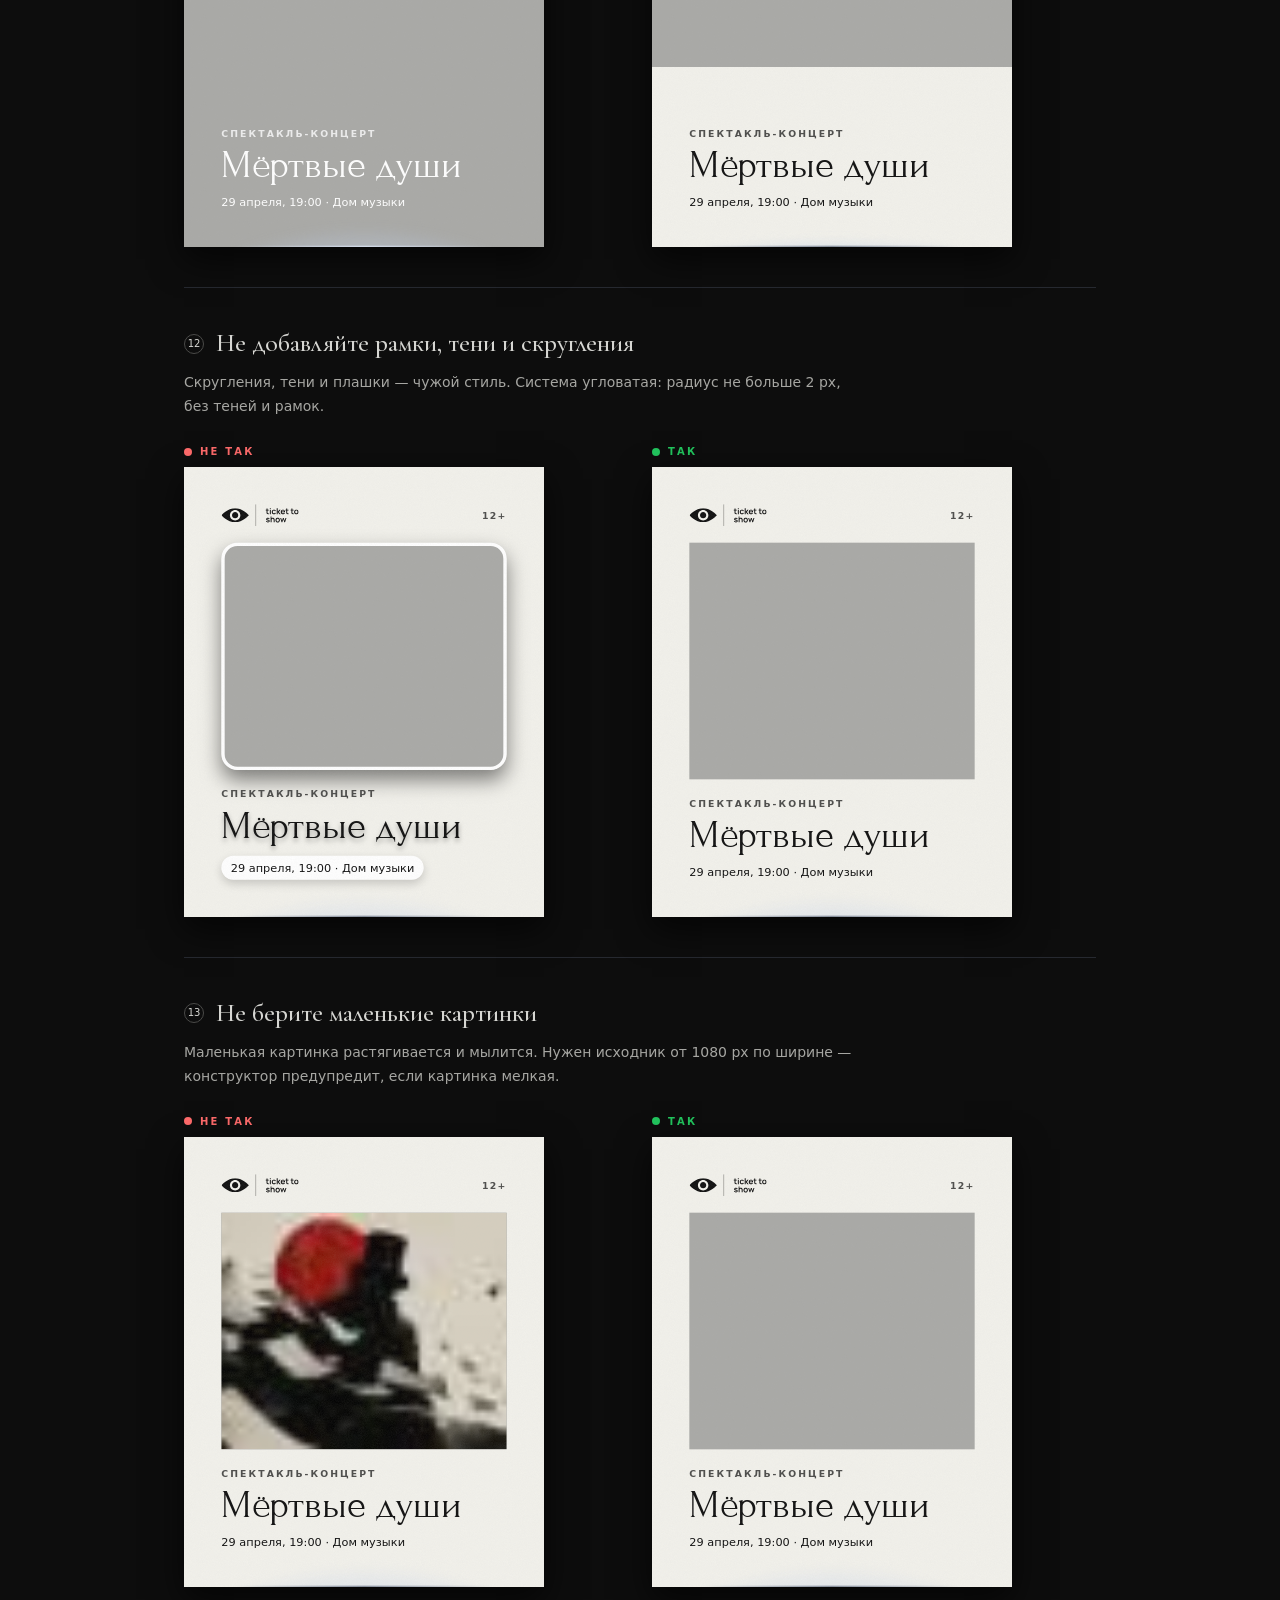
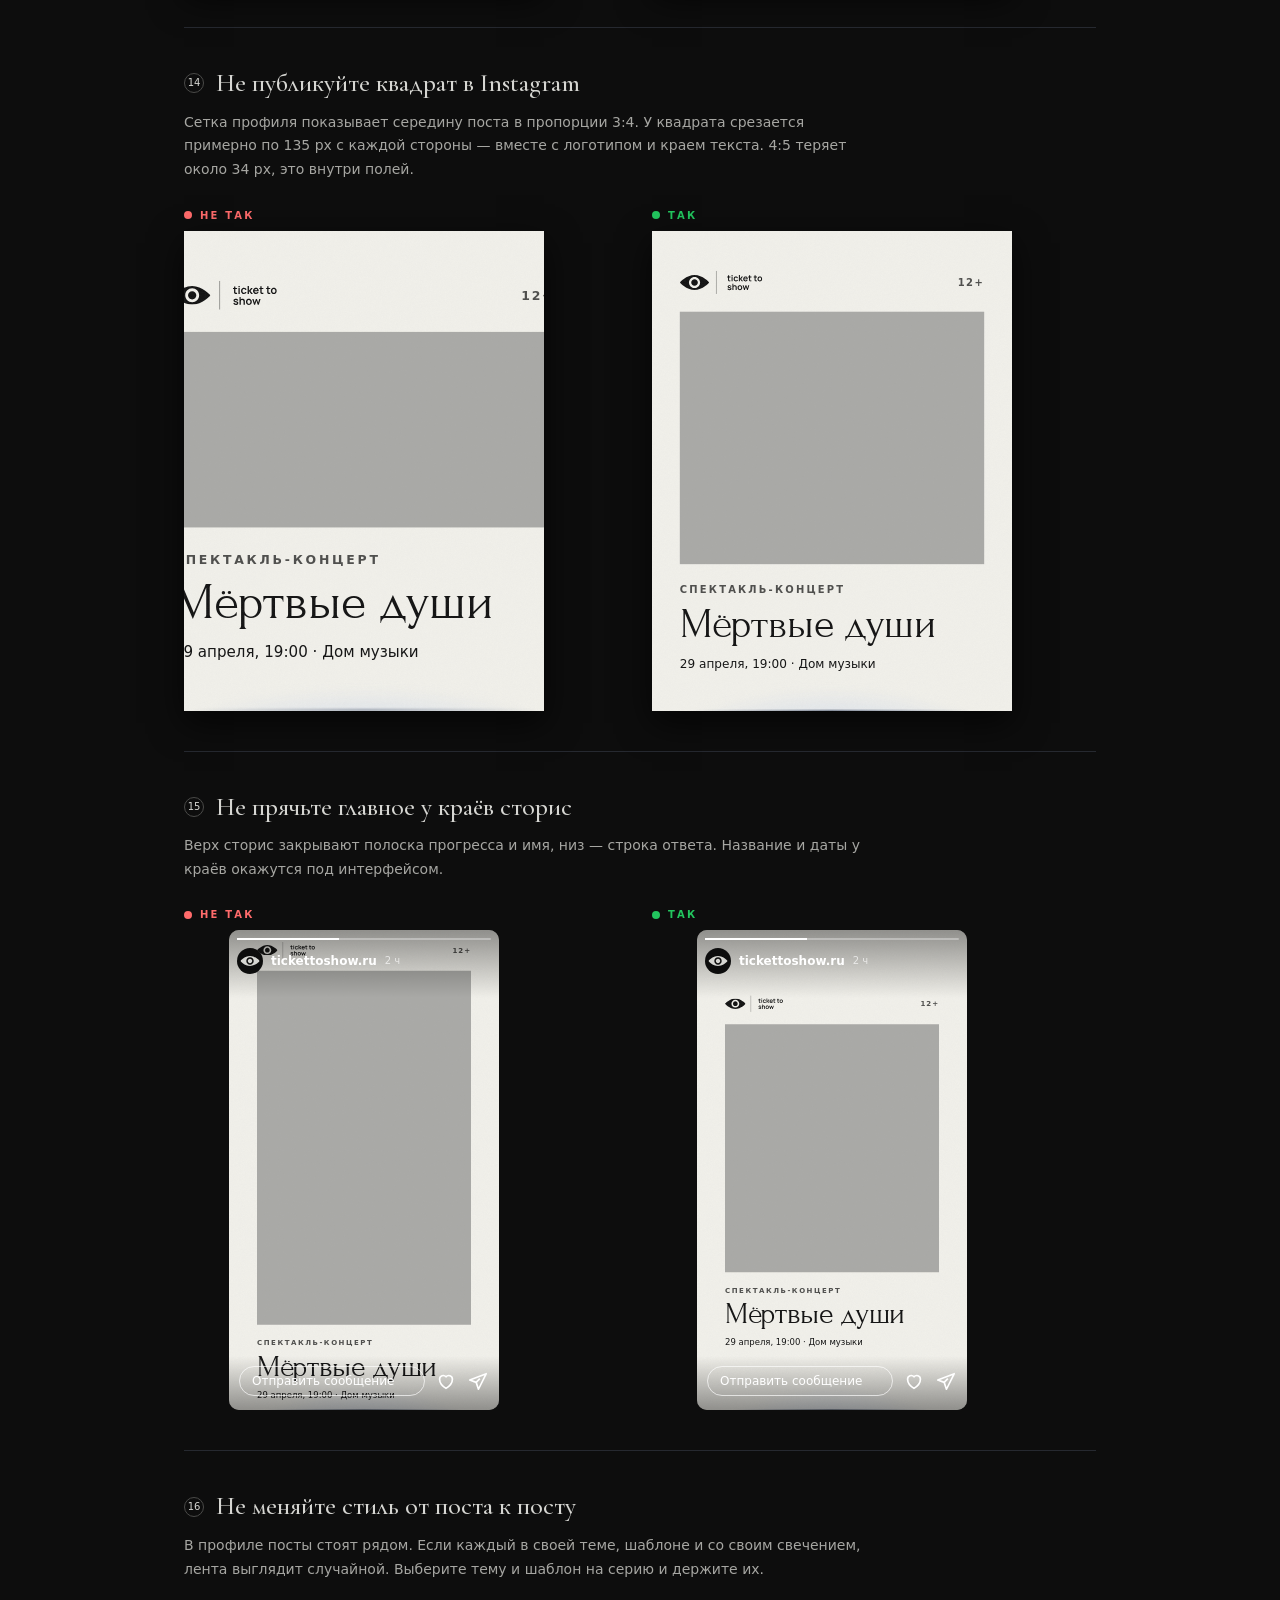
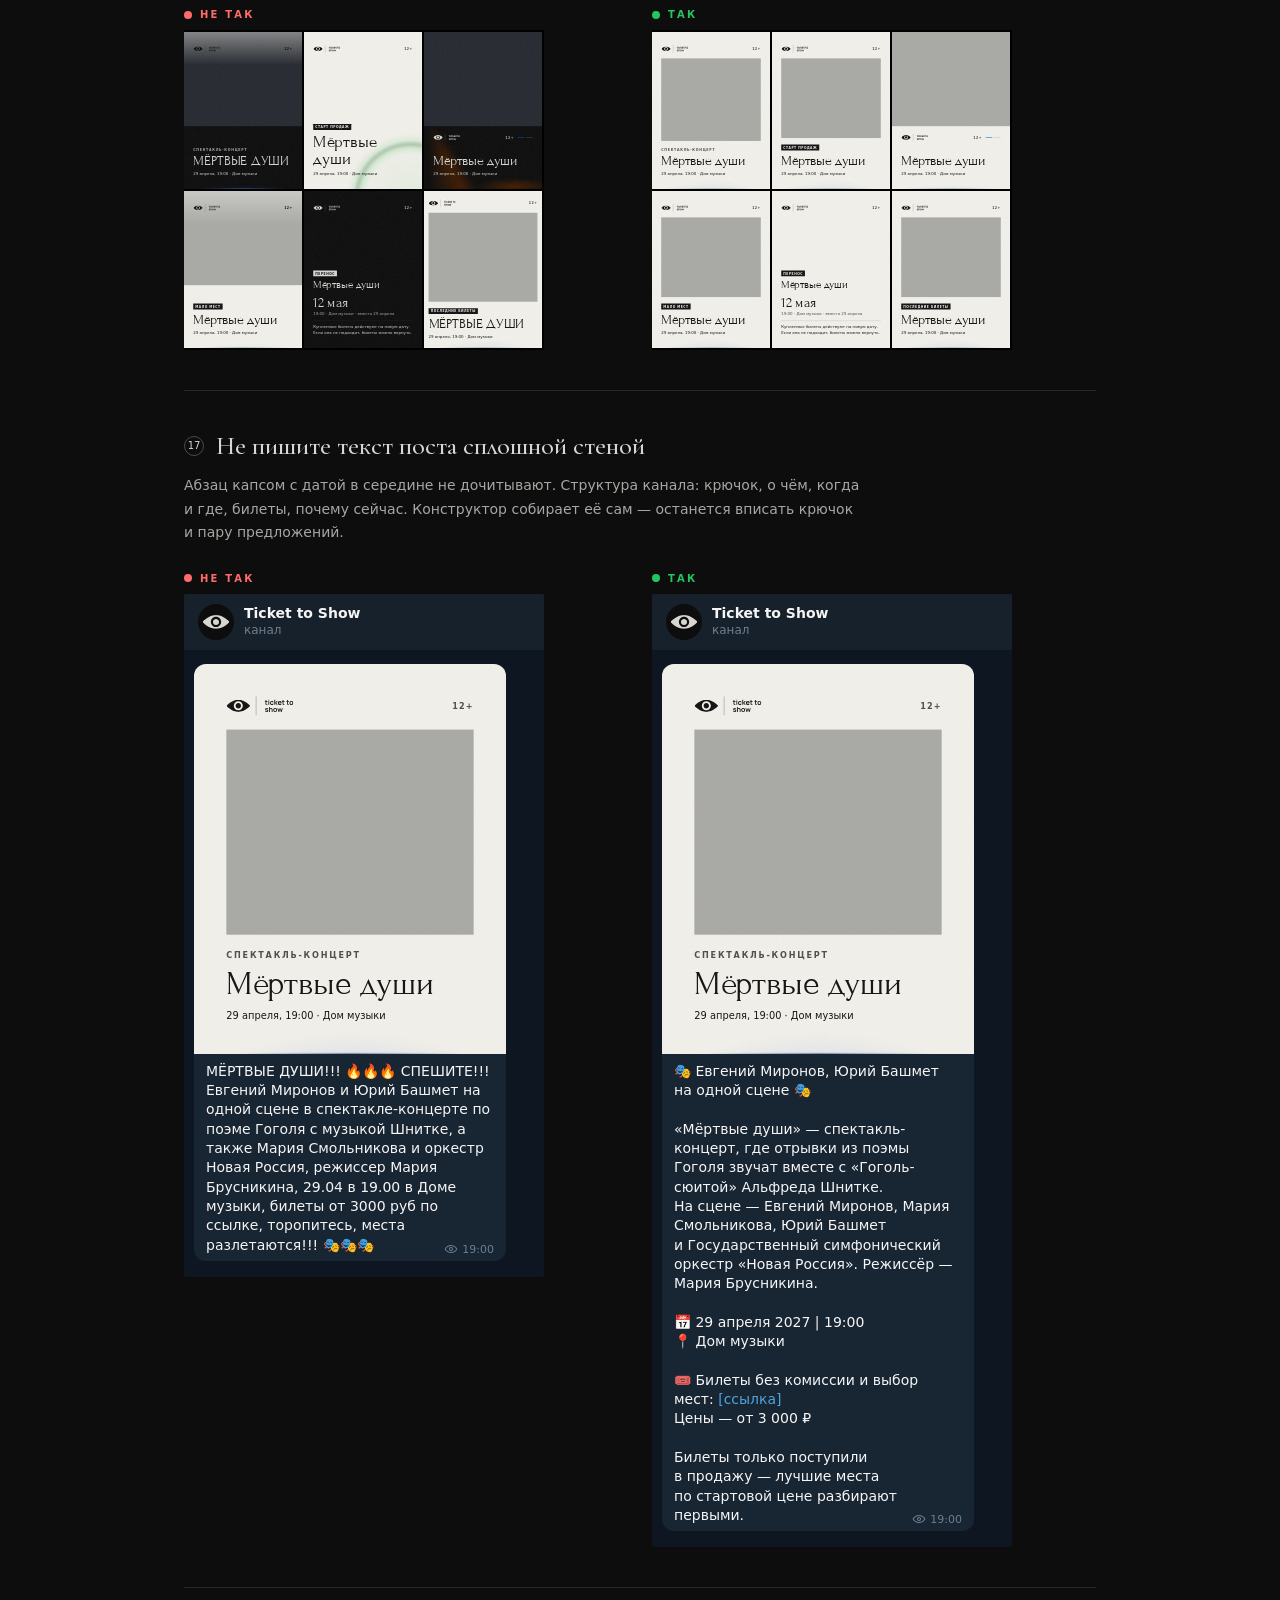
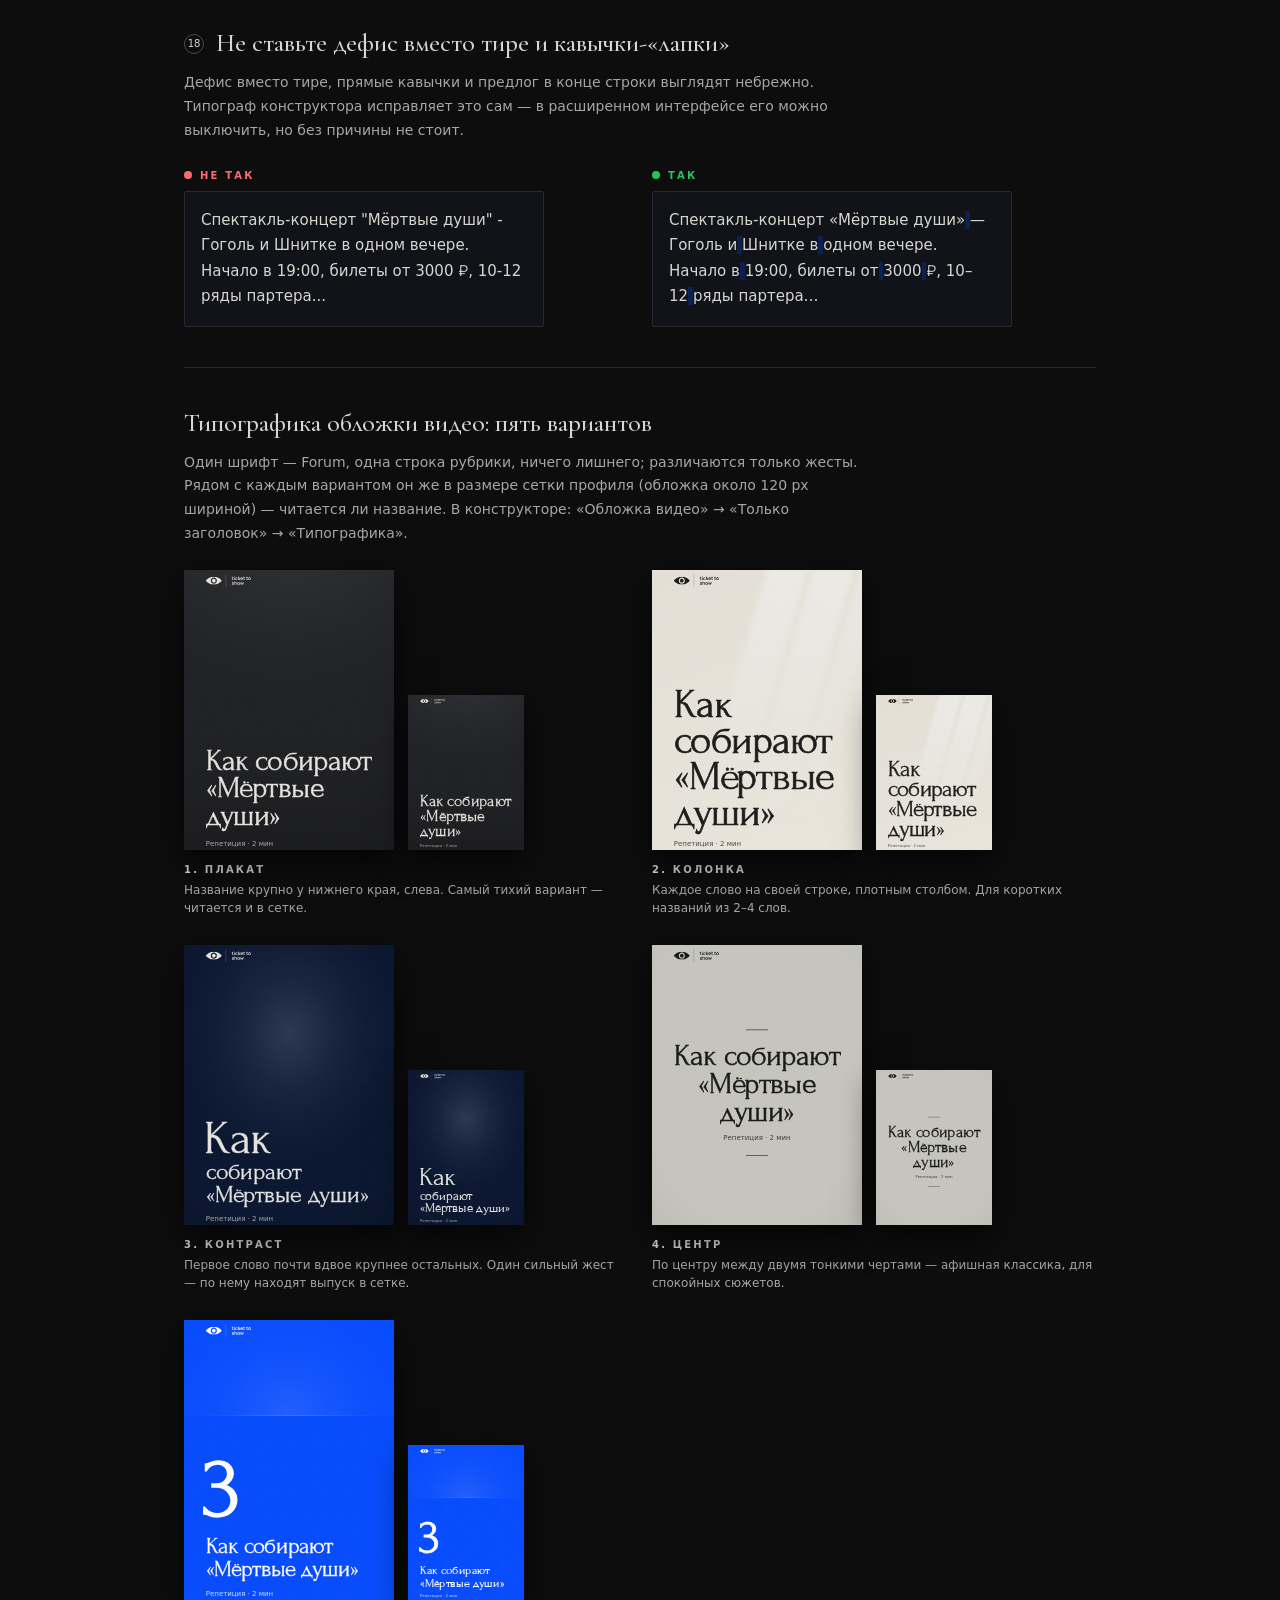
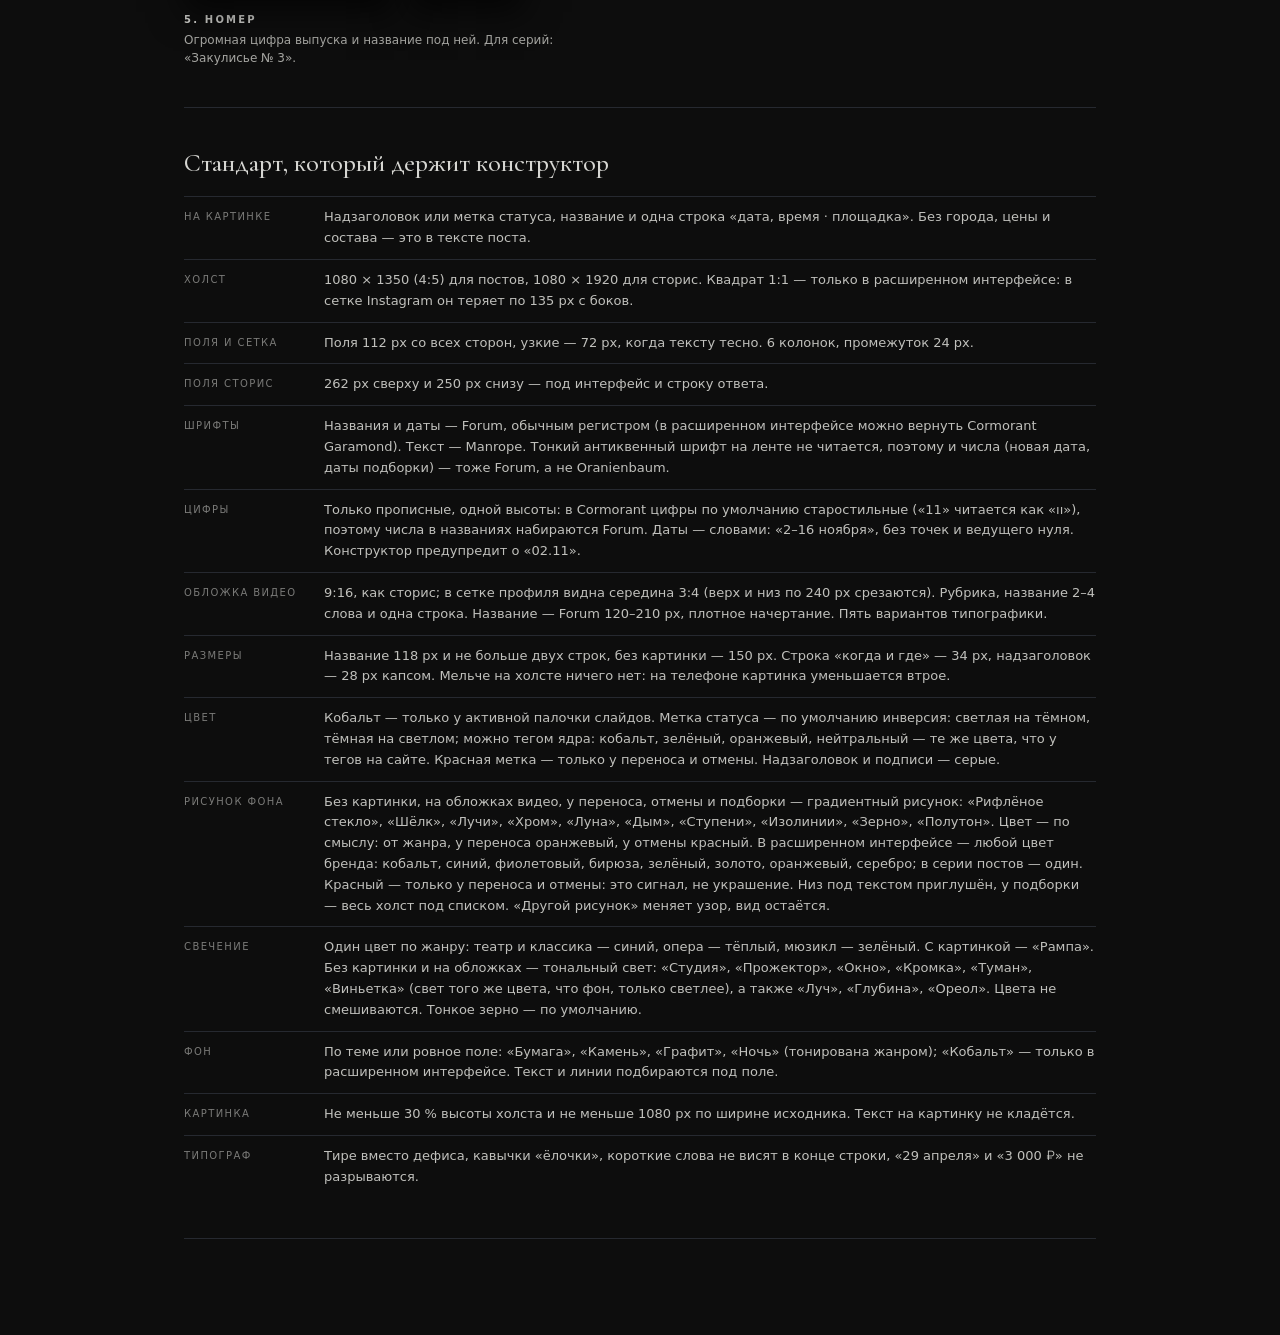
==== commit 9db5c543: "fix: status badge uses only core tag colors or inversion Accent, green, orange, red and default tags" ====
--- a/guide.html
+++ b/guide.html
@@ -46,7 +46,7 @@
       <tr><th>Цифры</th><td>Только прописные, одной высоты: в Cormorant цифры по умолчанию старостильные («11» читается как «ıı»), поэтому числа в названиях набираются Forum. Даты — словами: «2–16 ноября», без точек и ведущего нуля. Конструктор предупредит о «02.11».</td></tr>
       <tr><th>Обложка видео</th><td>9:16, как сторис; в сетке профиля видна середина 3:4 (верх и низ по 240 px срезаются). Рубрика, название 2–4 слова и одна строка. Название — Forum 120–210 px, плотное начертание. Пять вариантов типографики.</td></tr>
       <tr><th>Размеры</th><td>Название 118 px и не больше двух строк, без картинки — 150 px. Строка «когда и где» — 34 px, надзаголовок — 28 px капсом. Мельче на холсте ничего нет: на телефоне картинка уменьшается втрое.</td></tr>
-      <tr><th>Цвет</th><td>Кобальт — только у активной палочки слайдов. Метка статуса — по умолчанию инверсия: светлая на тёмном, тёмная на светлом; можно в цвет рисунка или в цвет бренда. Красная метка — только у переноса и отмены. Надзаголовок и подписи — серые.</td></tr>
+      <tr><th>Цвет</th><td>Кобальт — только у активной палочки слайдов. Метка статуса — по умолчанию инверсия: светлая на тёмном, тёмная на светлом; можно тегом ядра: кобальт, зелёный, оранжевый, нейтральный — те же цвета, что у тегов на сайте. Красная метка — только у переноса и отмены. Надзаголовок и подписи — серые.</td></tr>
       <tr><th>Рисунок фона</th><td>Без картинки, на обложках видео, у переноса, отмены и подборки — градиентный рисунок: «Рифлёное стекло», «Шёлк», «Лучи», «Хром», «Луна», «Дым», «Ступени», «Изолинии», «Зерно», «Полутон». Цвет — по смыслу: от жанра, у переноса оранжевый, у отмены красный. В расширенном интерфейсе — любой цвет бренда: кобальт, синий, фиолетовый, бирюза, зелёный, золото, оранжевый, серебро; в серии постов — один. Красный — только у переноса и отмены: это сигнал, не украшение. Низ под текстом приглушён, у подборки — весь холст под списком. «Другой рисунок» меняет узор, вид остаётся.</td></tr>
       <tr><th>Свечение</th><td>Один цвет по жанру: театр и классика — синий, опера — тёплый, мюзикл — зелёный. С картинкой — «Рампа». Без картинки и на обложках — тональный свет: «Студия», «Прожектор», «Окно», «Кромка», «Туман», «Виньетка» (свет того же цвета, что фон, только светлее), а также «Луч», «Глубина», «Ореол». Цвета не смешиваются. Тонкое зерно — по умолчанию.</td></tr>
       <tr><th>Фон</th><td>По теме или ровное поле: «Бумага», «Камень», «Графит», «Ночь» (тонирована жанром); «Кобальт» — только в расширенном интерфейсе. Текст и линии подбираются под поле.</td></tr>
--- a/canvas-plus.css
+++ b/canvas-plus.css
@@ -190,11 +190,24 @@
 .smm-canvas--red { --smm-hue: #4A0A0A; }
 .smm-canvas--light.smm-canvas--red { --smm-hue: #FCA5A5; }
 
-/* метка статуса в цвете: фон — цвет бренда, текст — белый или чернила по контрасту */
-.smm-canvas.bx-mark-cobalt .smm-mark { background: #0047FF; color: #FFFFFF; }
-.smm-canvas.bx-mark-violet .smm-mark { background: #7A4DFF; color: #FFFFFF; }
-.smm-canvas.bx-mark-teal   .smm-mark { background: #2BA7B8; color: #0D0D0D; }
-.smm-canvas.bx-mark-green  .smm-mark { background: #22C55E; color: #0D0D0D; }
-.smm-canvas.bx-mark-gold   .smm-mark { background: #C9975A; color: #0D0D0D; }
-.smm-canvas.bx-mark-warm   .smm-mark { background: #FB923C; color: #0D0D0D; }
-.smm-canvas.bx-mark-red    .smm-mark { background: #DC2626; color: #FFFFFF; }
+/* метка статуса — только теги ядра (.tag-accent / -green / -orange / -red / -default из ds-core-r14*.css).
+   Значения — из tokens.json, тёмная и светлая тема; ivory-тег не используется: он только для Premium. */
+.smm-canvas {
+  --tag-accent-bg: #0B142A; --tag-accent-fg: #7A9FFF; --tag-accent-bd: #091E56;
+  --tag-g-bg: #0A2210; --tag-g-fg: #4ADE80; --tag-g-bd: #1A4428;
+  --tag-o-bg: #221408; --tag-o-fg: #FB923C; --tag-o-bd: #442810;
+  --tag-r-bg: #220A0A; --tag-r-fg: #F87171; --tag-r-bd: #441414;
+  --tag-d-bg: #191C22; --tag-d-fg: #8A8A88; --tag-d-bd: #262930;
+}
+.smm-canvas--light {
+  --tag-accent-bg: #EAF0FF; --tag-accent-fg: #0436B6; --tag-accent-bd: #B8C9F0;
+  --tag-g-bg: #DCFCE7; --tag-g-fg: #16A34A; --tag-g-bd: #86EFAC;
+  --tag-o-bg: #FFEDD5; --tag-o-fg: #C2410C; --tag-o-bd: #FED7AA;
+  --tag-r-bg: #FEE2E2; --tag-r-fg: #DC2626; --tag-r-bd: #FCA5A5;
+  --tag-d-bg: #F2F1EB; --tag-d-fg: #6A6A68; --tag-d-bd: #E2E1DA;
+}
+.smm-canvas.bx-mark-accent  .smm-mark { background: var(--tag-accent-bg); color: var(--tag-accent-fg); box-shadow: inset 0 0 0 2px var(--tag-accent-bd); }
+.smm-canvas.bx-mark-green   .smm-mark { background: var(--tag-g-bg); color: var(--tag-g-fg); box-shadow: inset 0 0 0 2px var(--tag-g-bd); }
+.smm-canvas.bx-mark-orange  .smm-mark { background: var(--tag-o-bg); color: var(--tag-o-fg); box-shadow: inset 0 0 0 2px var(--tag-o-bd); }
+.smm-canvas.bx-mark-red     .smm-mark { background: var(--tag-r-bg); color: var(--tag-r-fg); box-shadow: inset 0 0 0 2px var(--tag-r-bd); }
+.smm-canvas.bx-mark-default .smm-mark { background: var(--tag-d-bg); color: var(--tag-d-fg); box-shadow: inset 0 0 0 2px var(--tag-d-bd); }
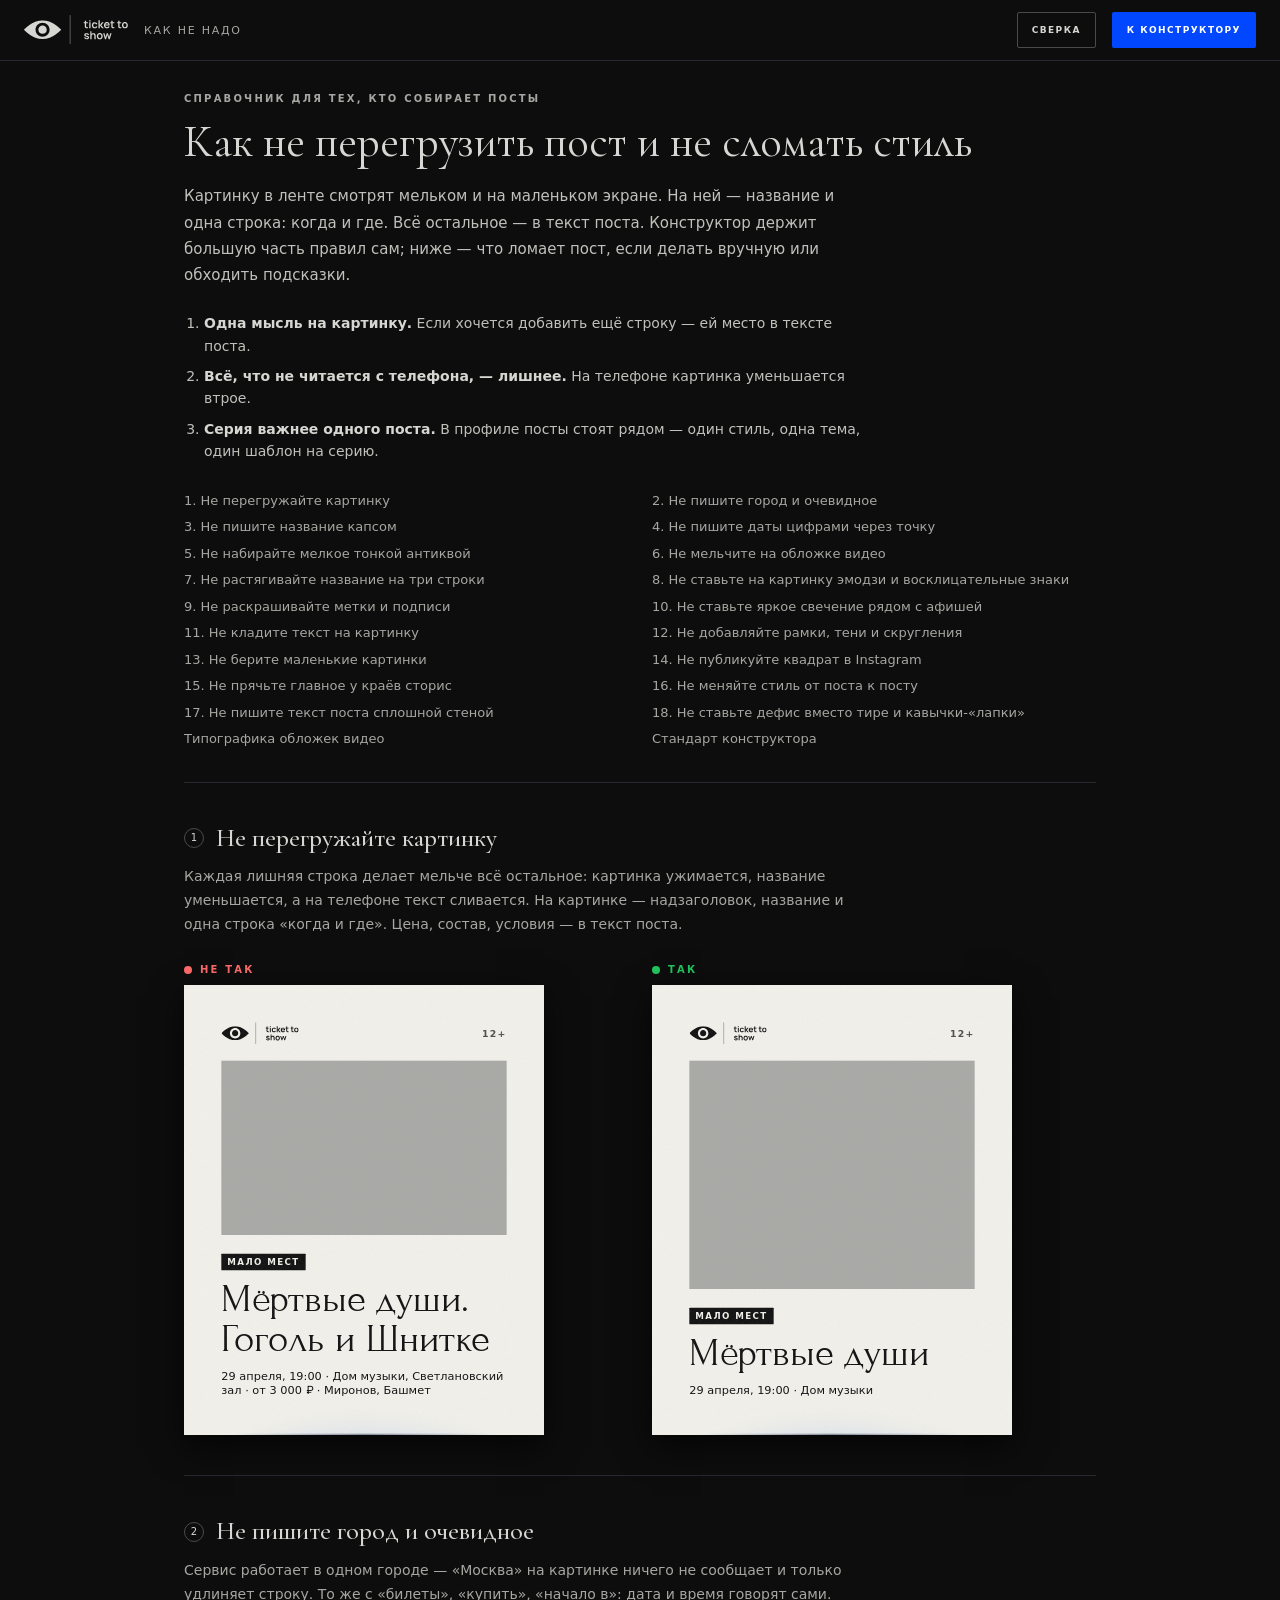
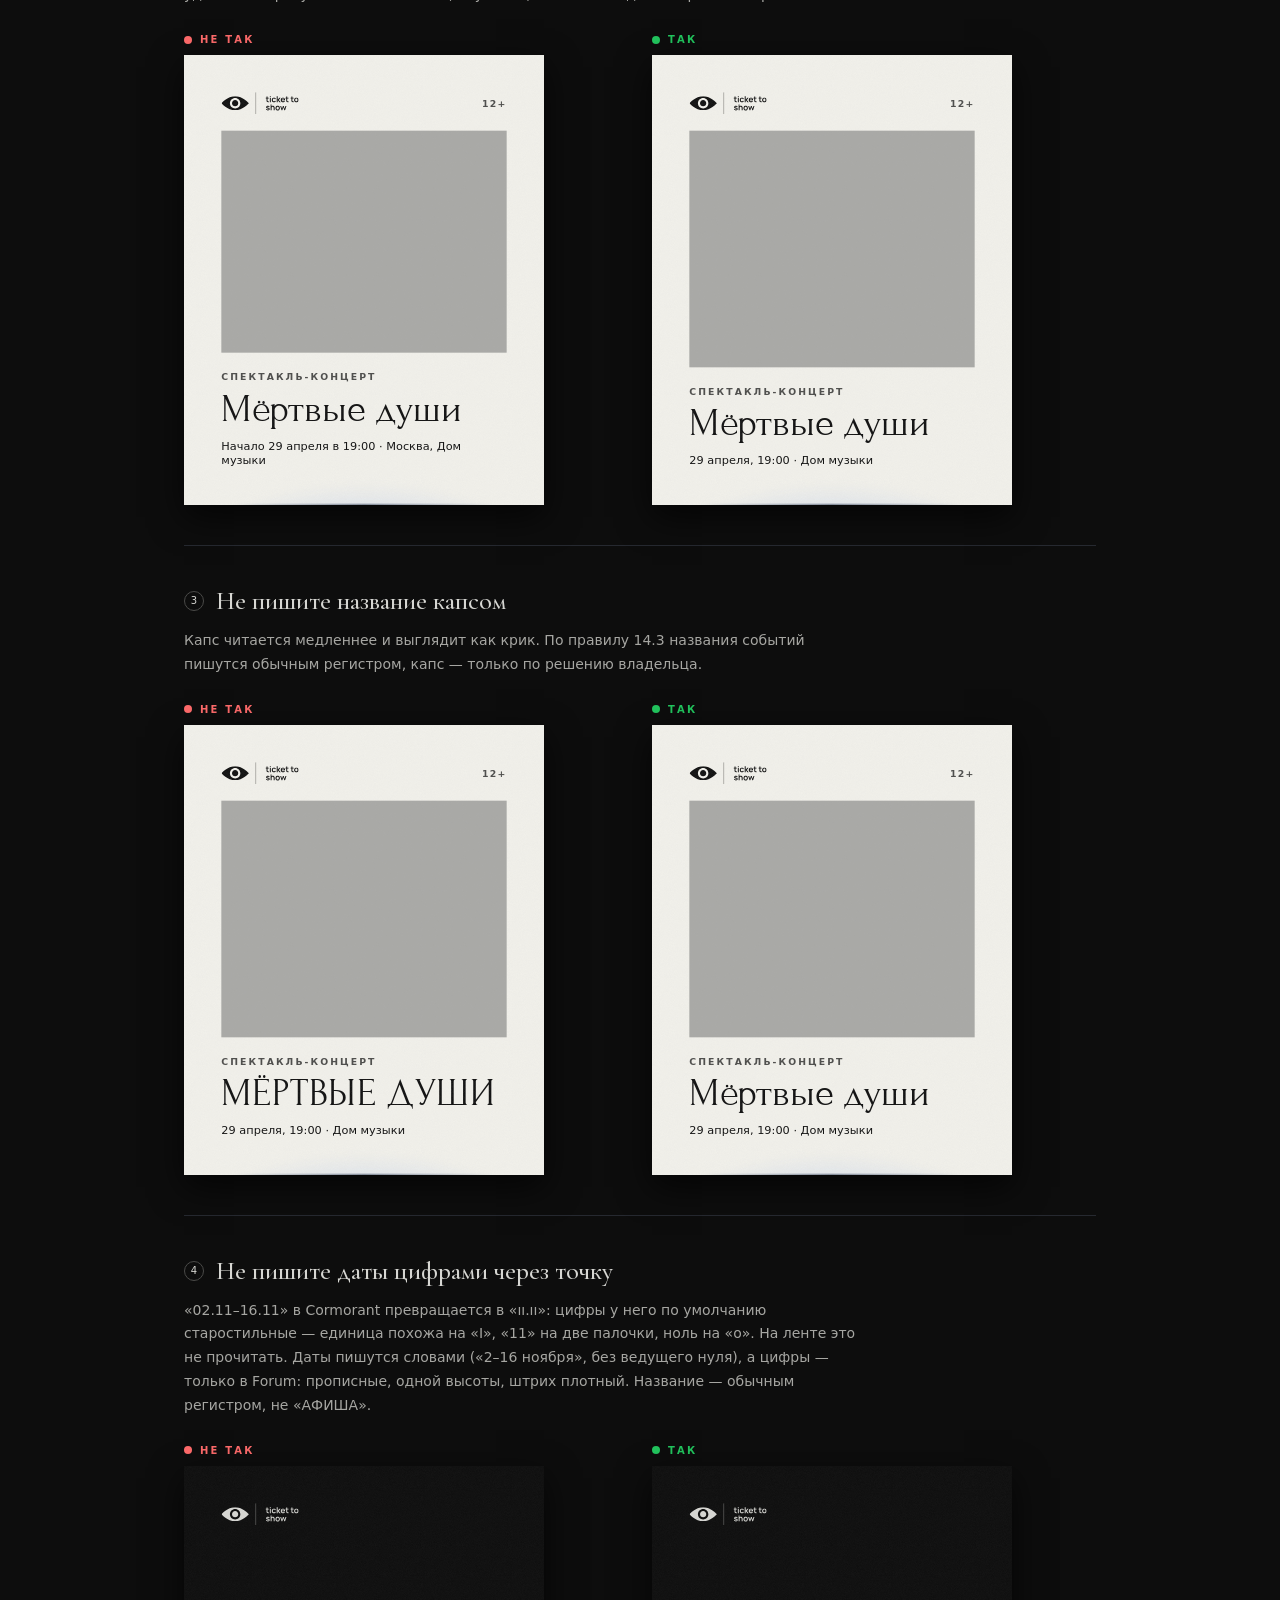
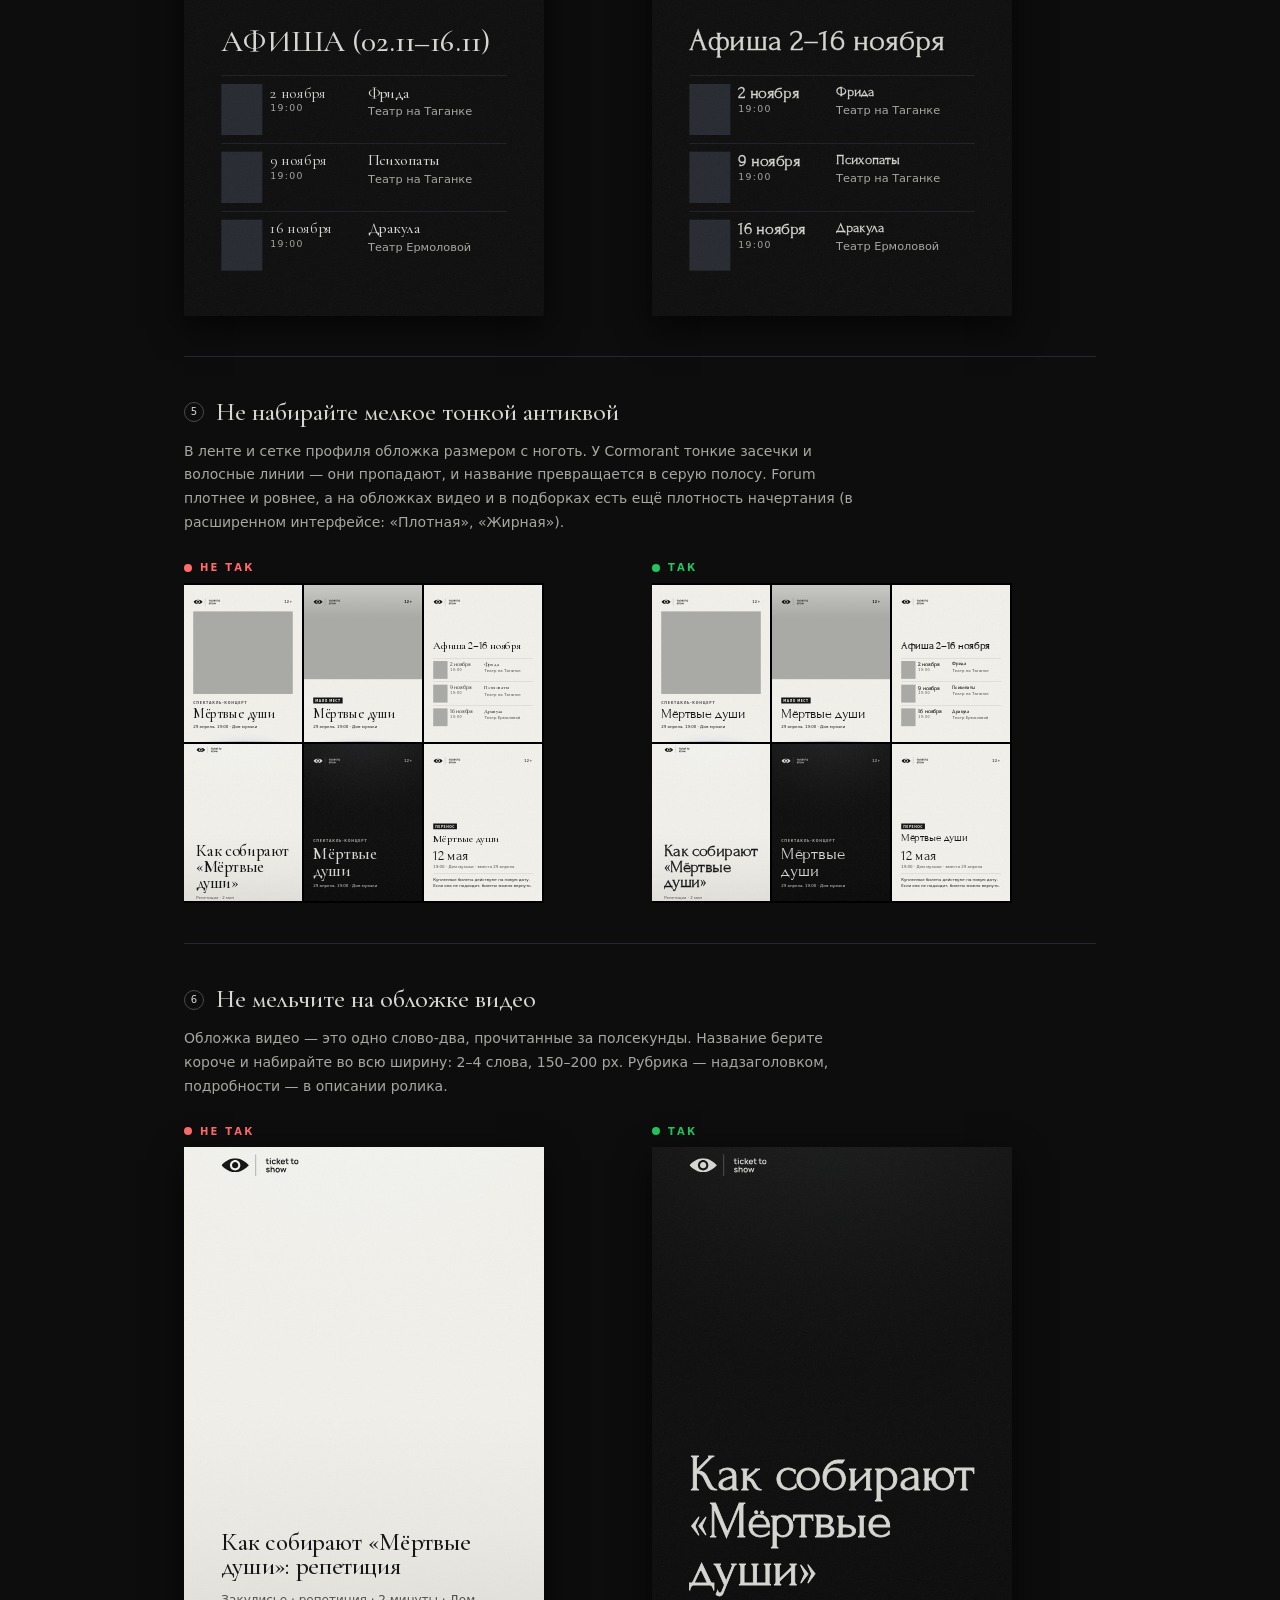
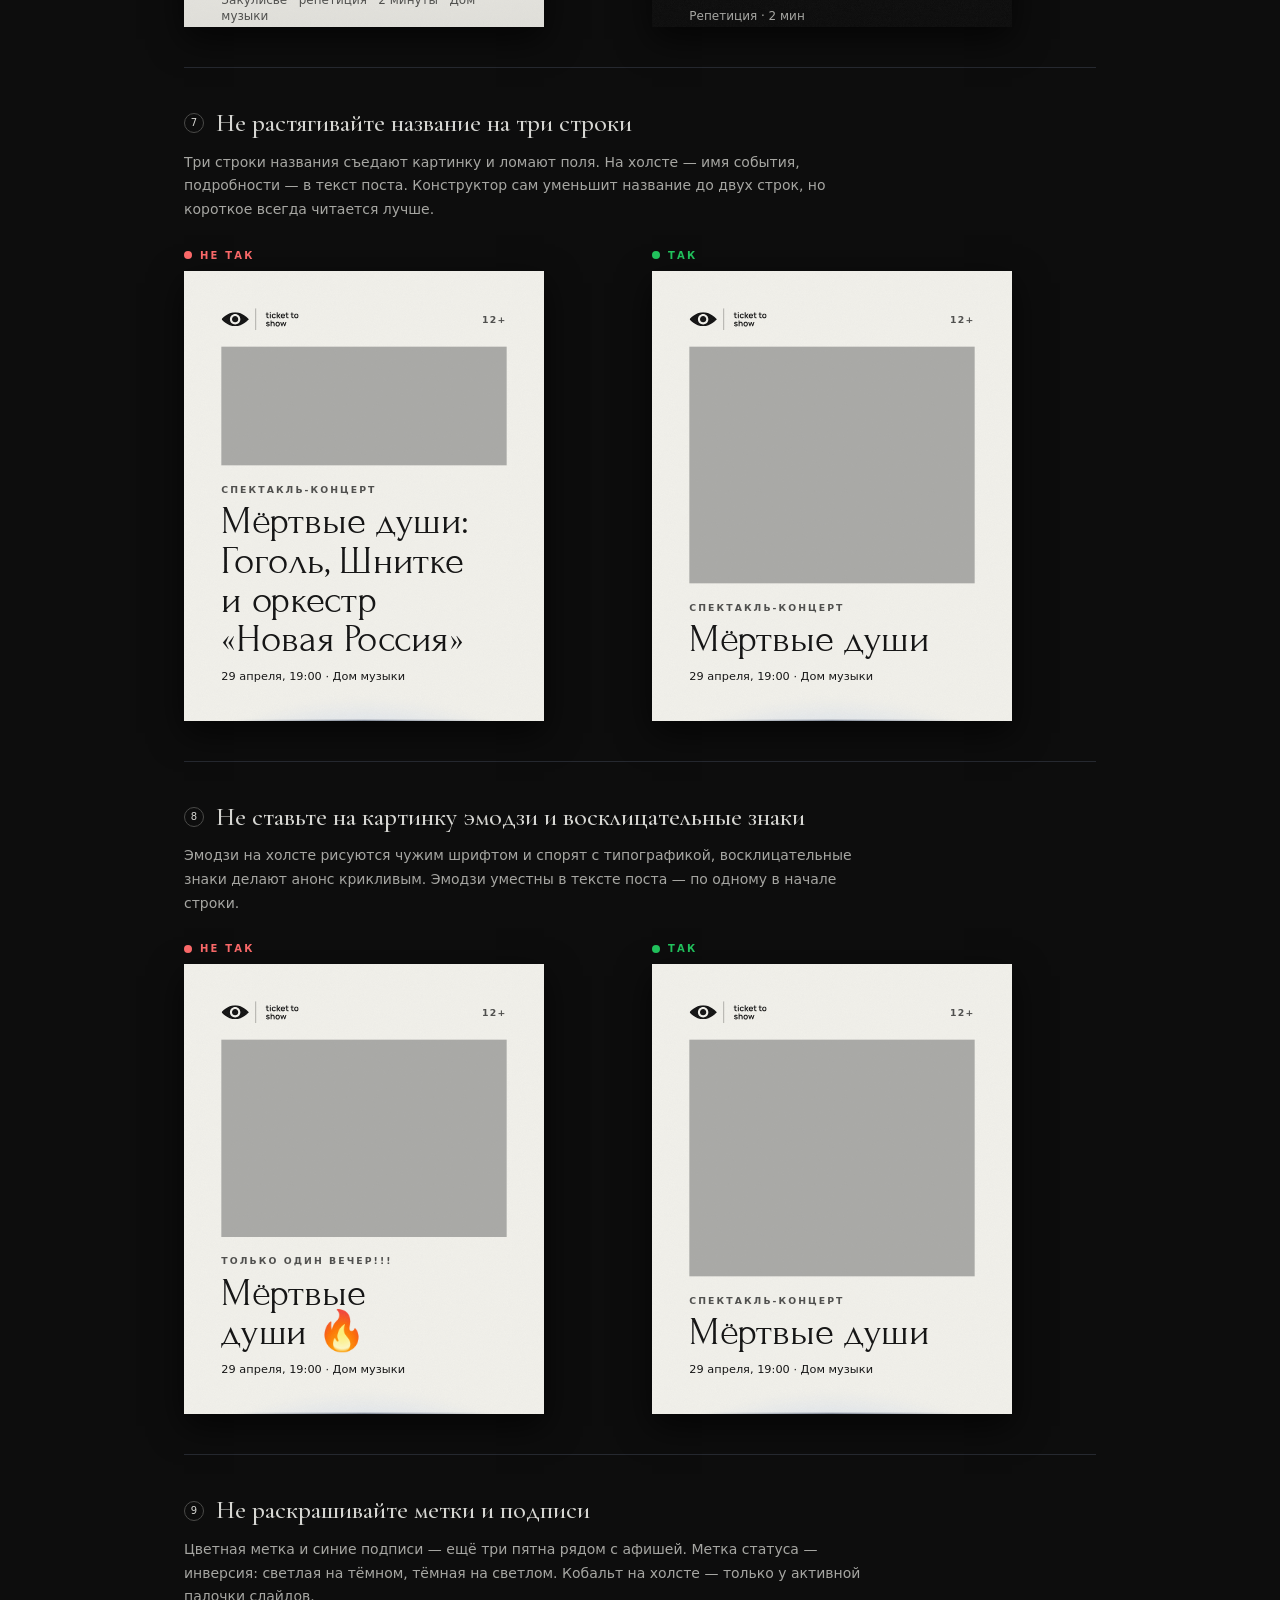
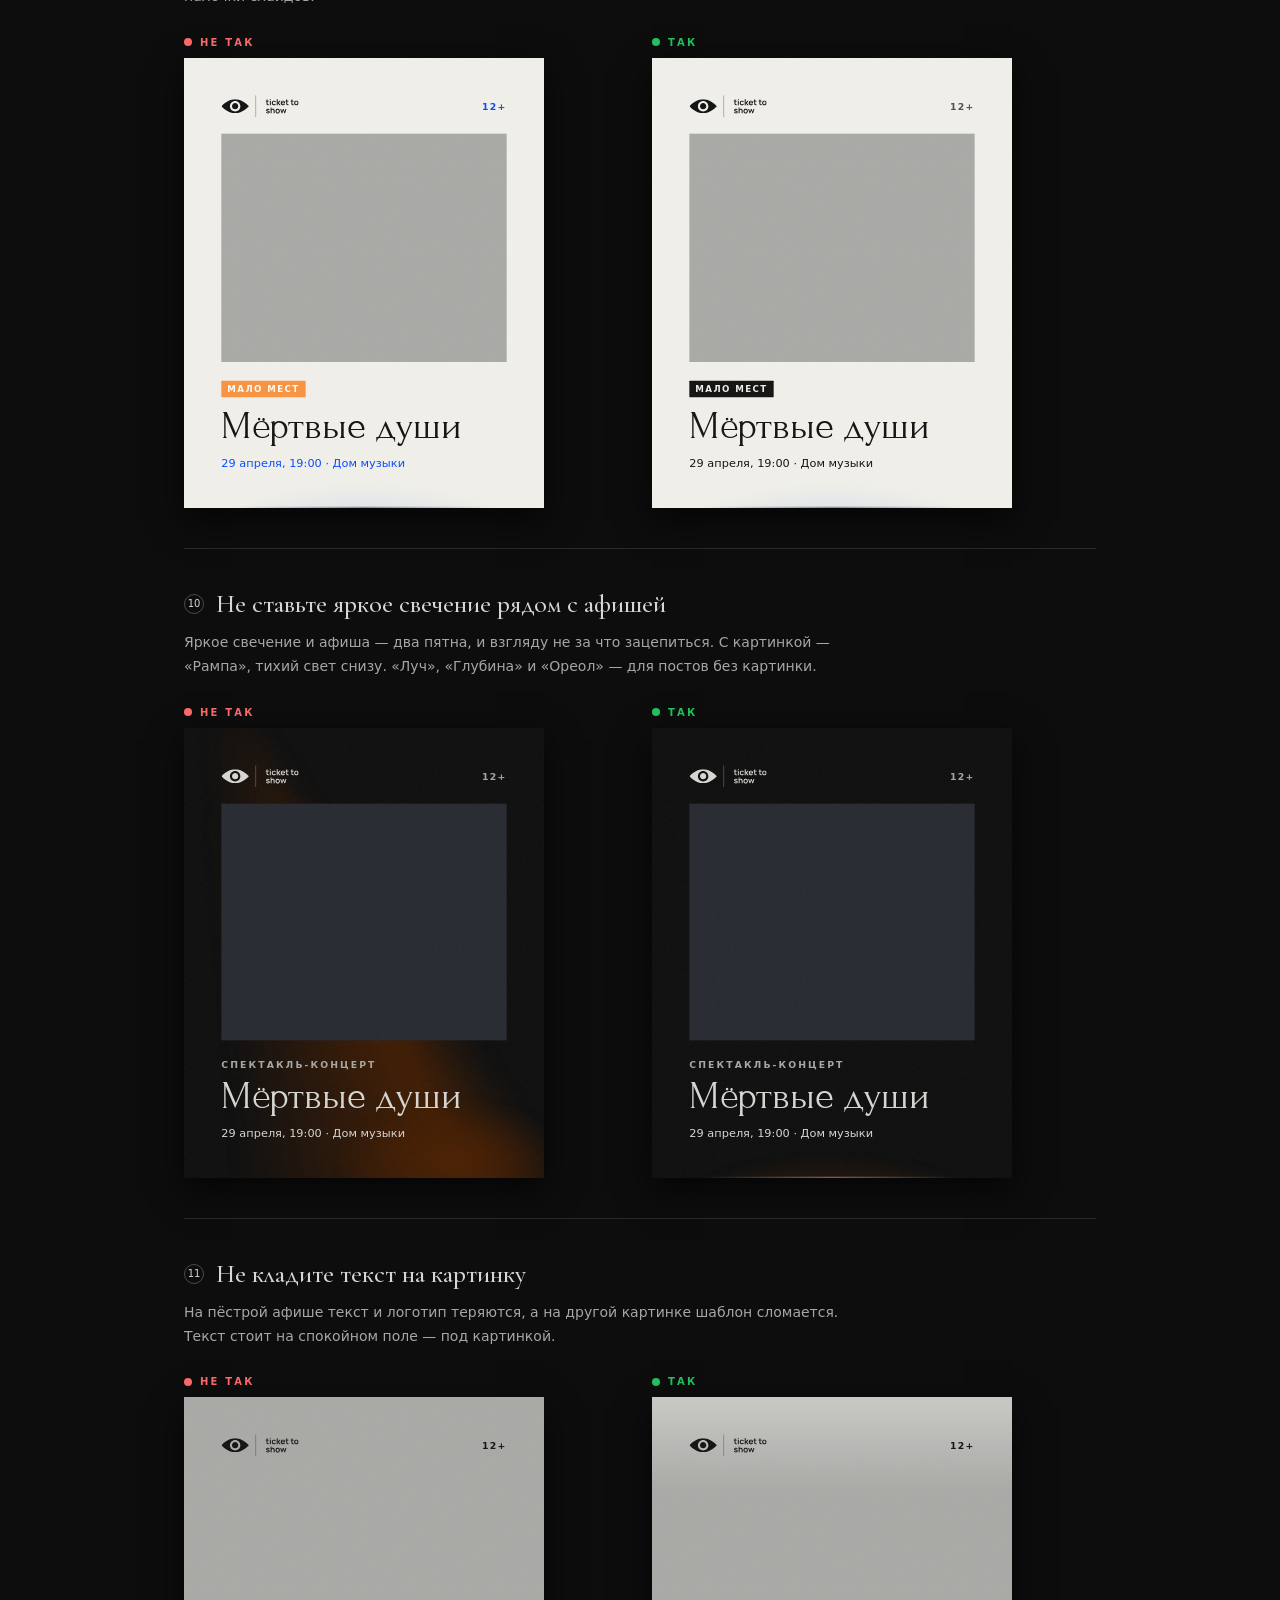
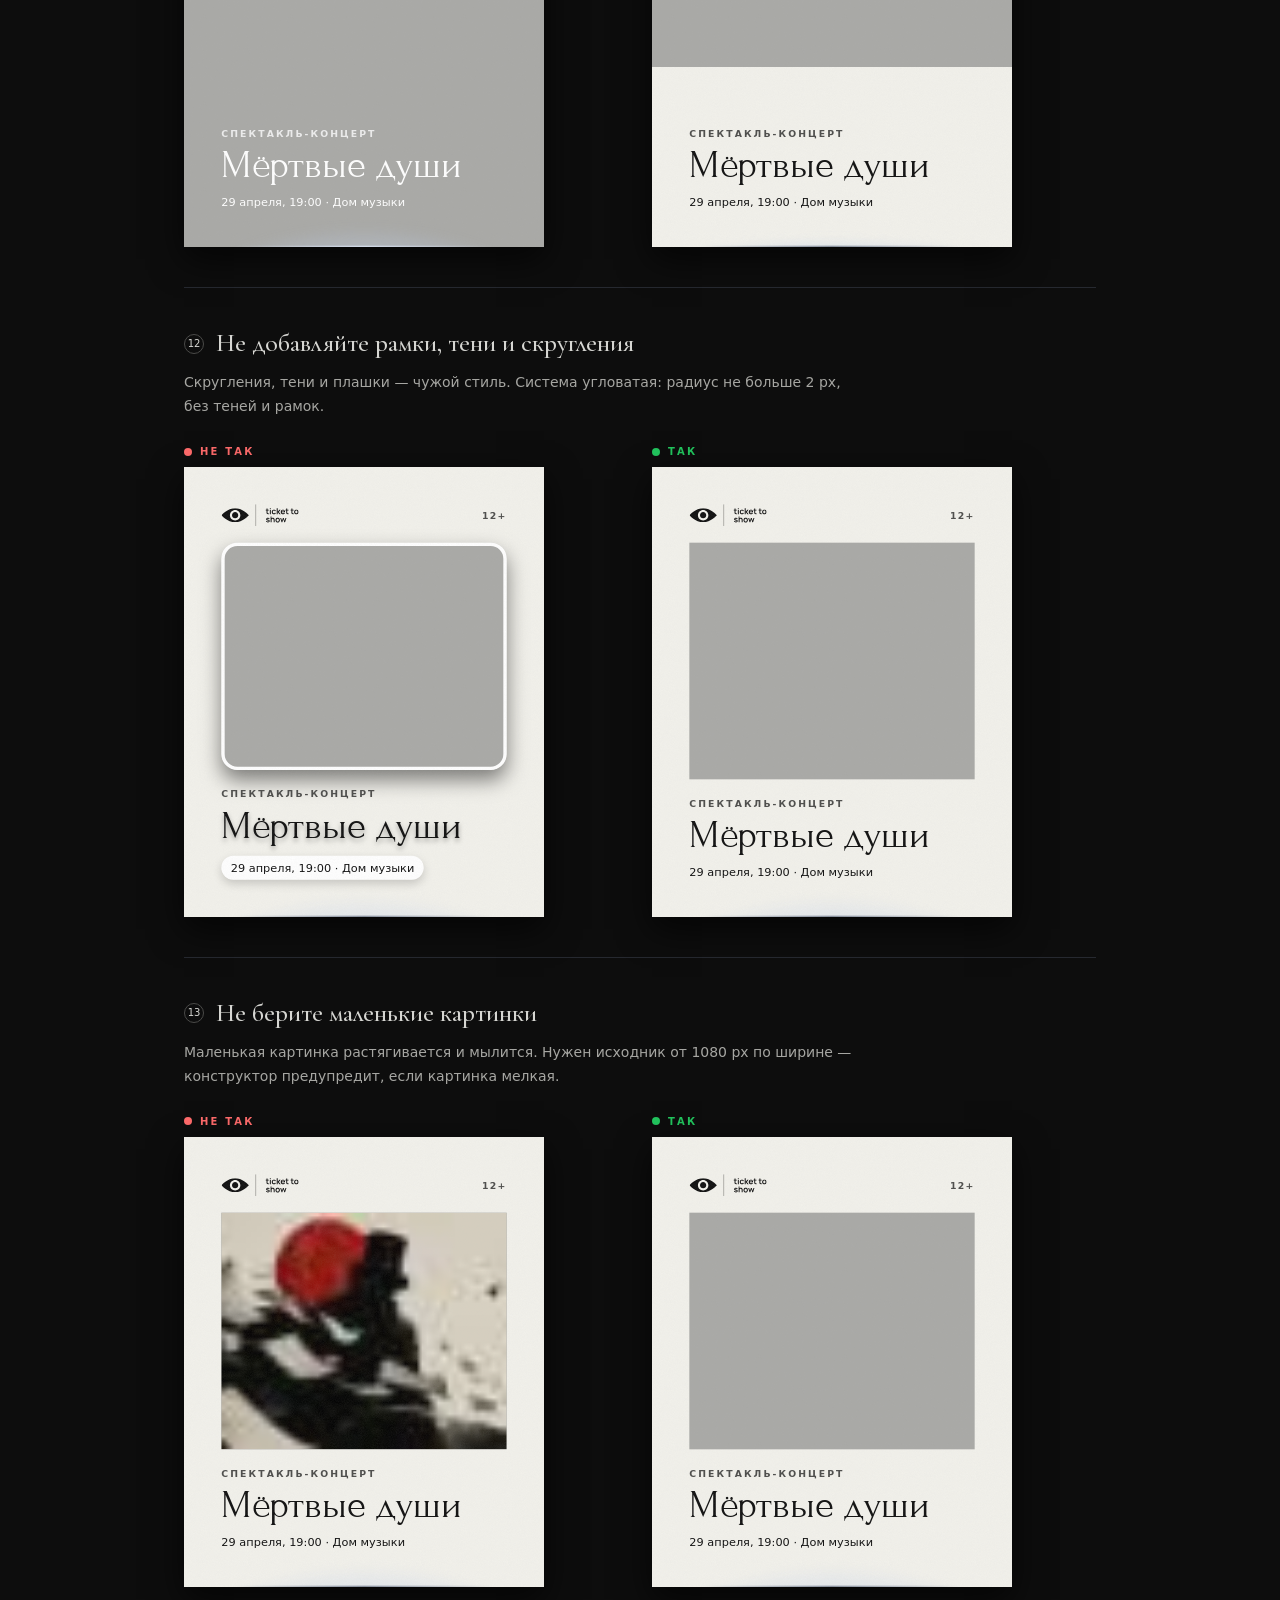
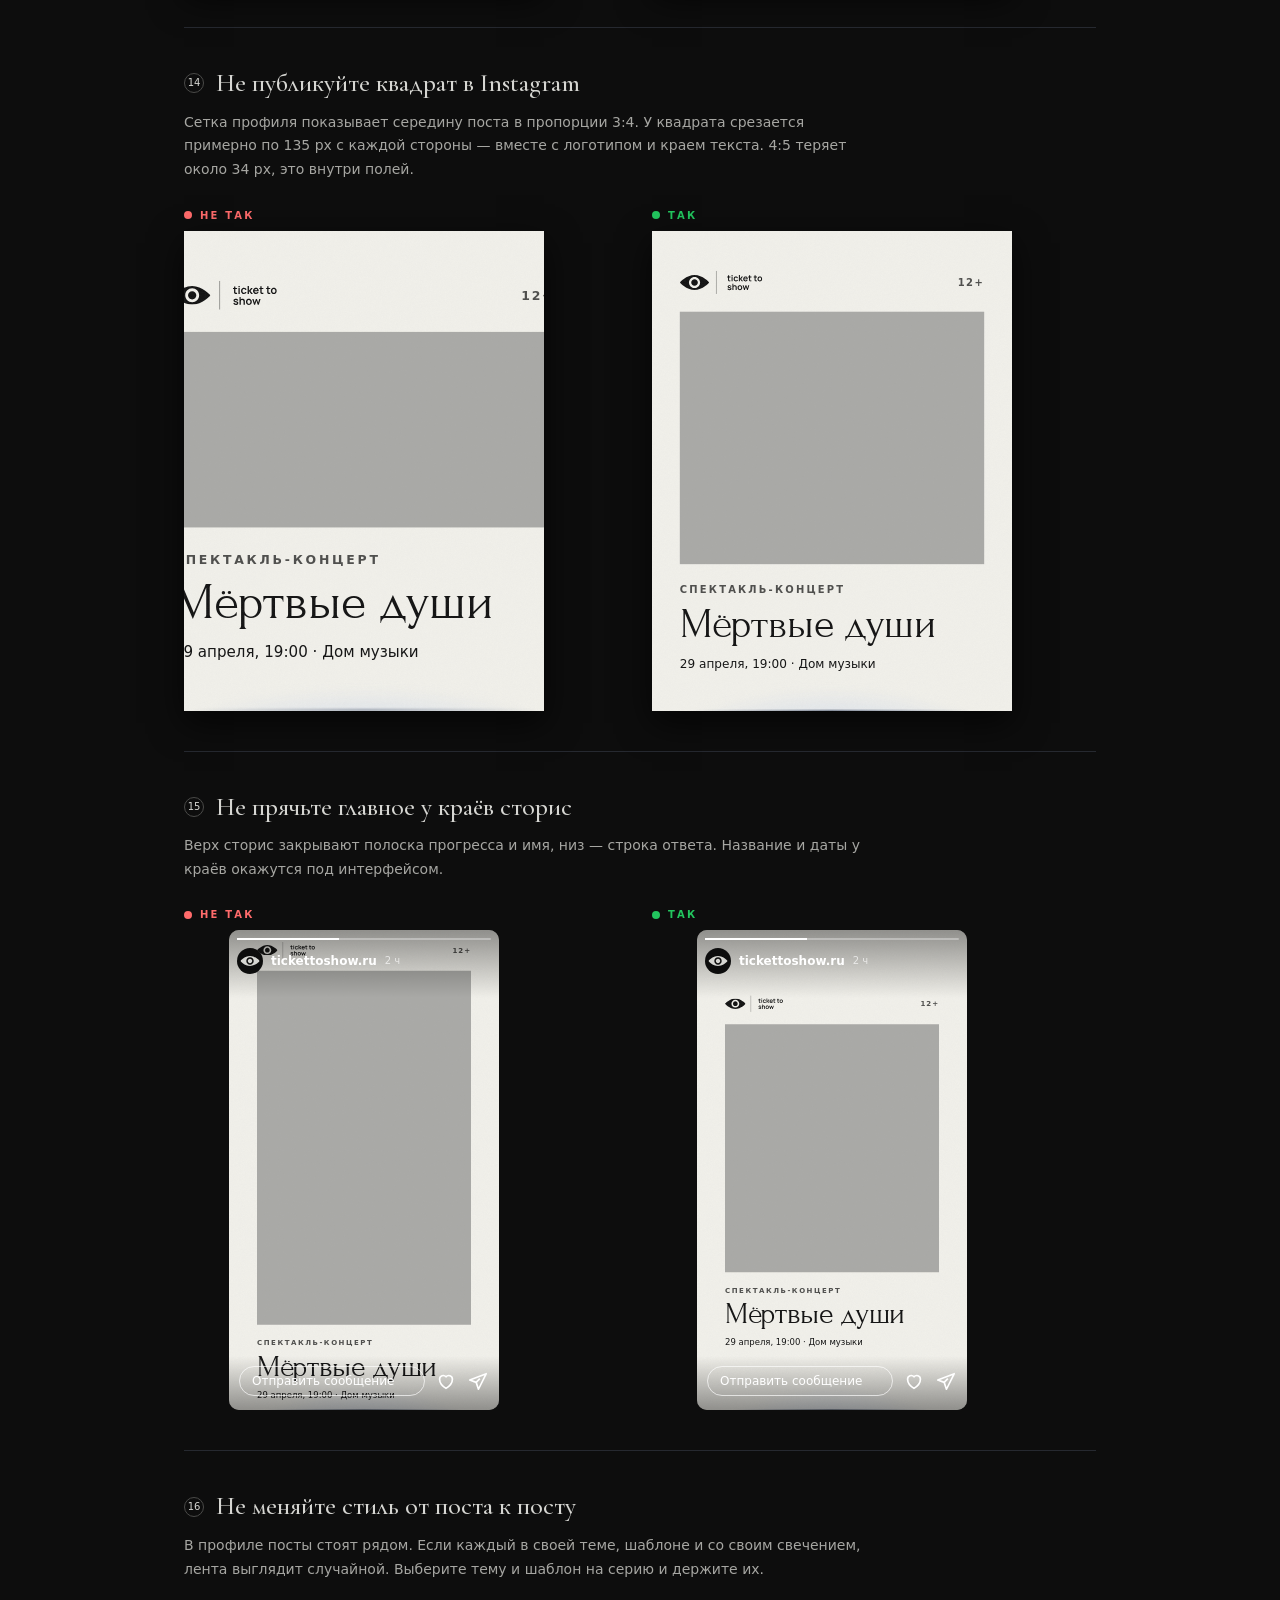
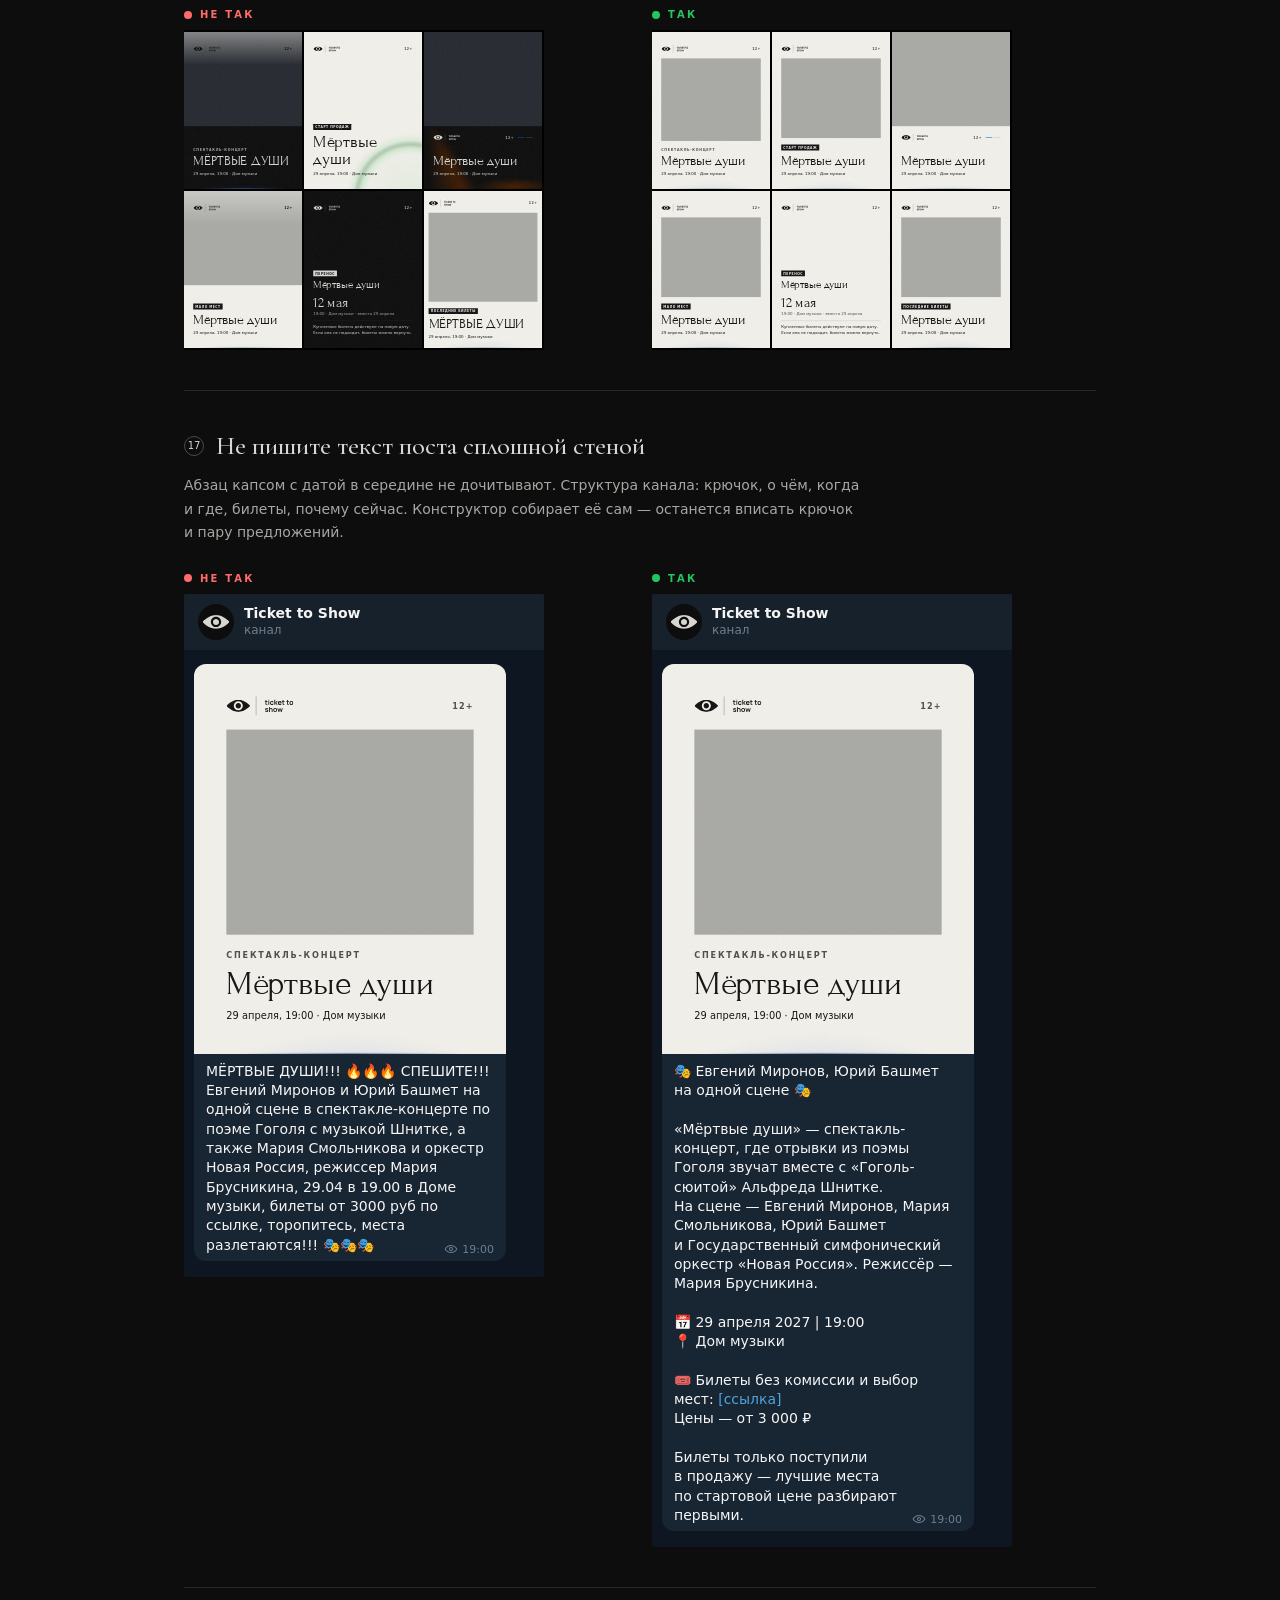
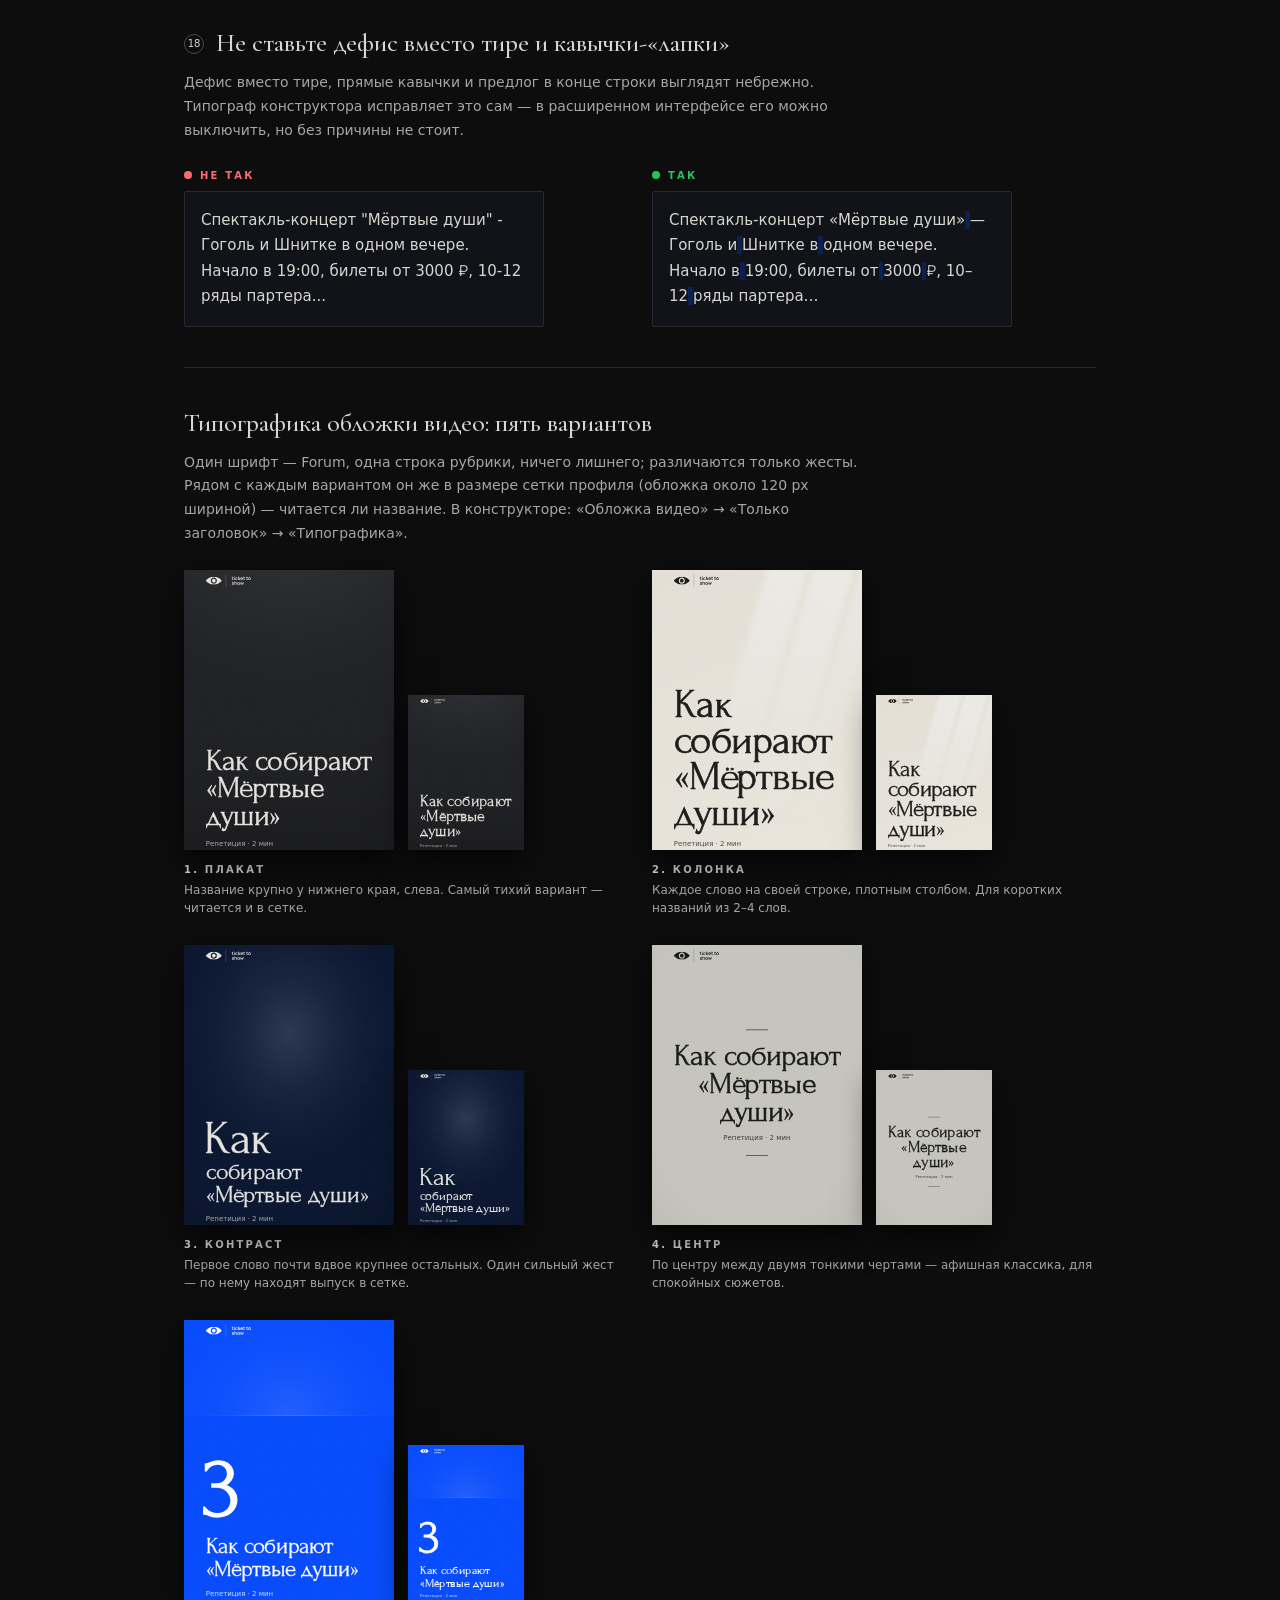
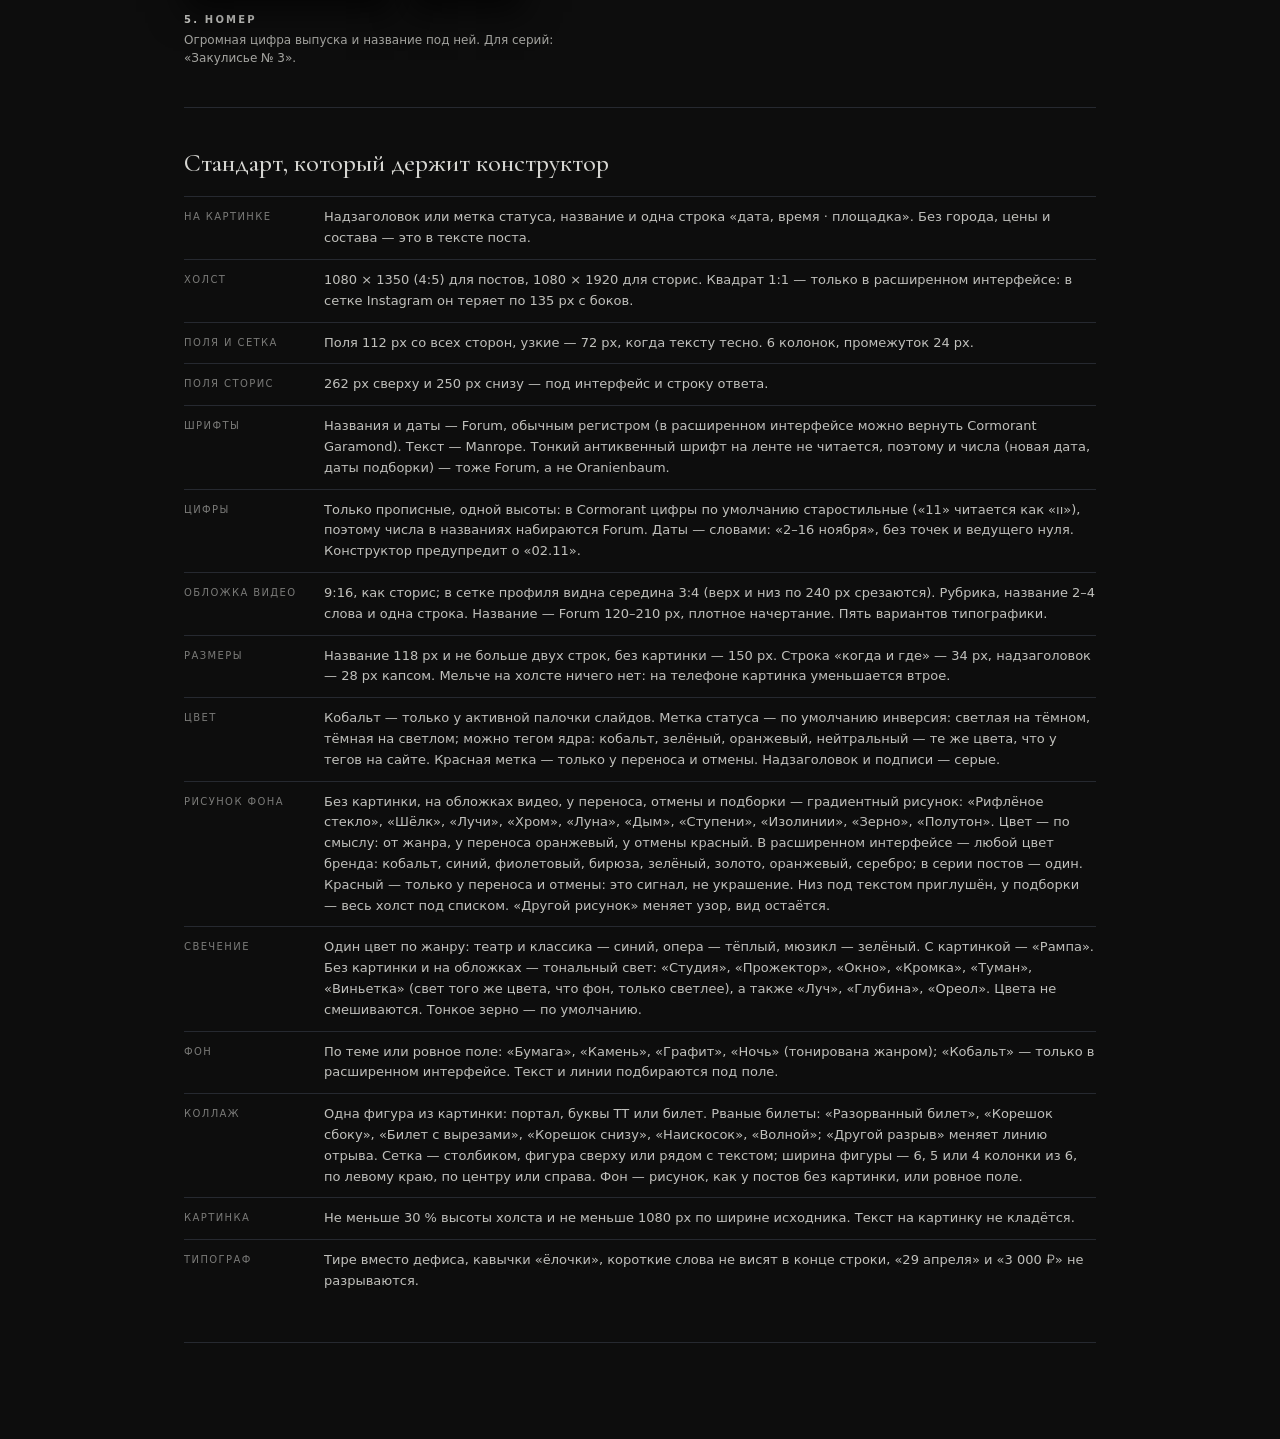
==== commit 67bb07ce: "feat(collage): torn ticket shapes, grid and art background Five new torn tickets (side stub, notched" ====
--- a/guide.html
+++ b/guide.html
@@ -50,6 +50,7 @@
       <tr><th>Рисунок фона</th><td>Без картинки, на обложках видео, у переноса, отмены и подборки — градиентный рисунок: «Рифлёное стекло», «Шёлк», «Лучи», «Хром», «Луна», «Дым», «Ступени», «Изолинии», «Зерно», «Полутон». Цвет — по смыслу: от жанра, у переноса оранжевый, у отмены красный. В расширенном интерфейсе — любой цвет бренда: кобальт, синий, фиолетовый, бирюза, зелёный, золото, оранжевый, серебро; в серии постов — один. Красный — только у переноса и отмены: это сигнал, не украшение. Низ под текстом приглушён, у подборки — весь холст под списком. «Другой рисунок» меняет узор, вид остаётся.</td></tr>
       <tr><th>Свечение</th><td>Один цвет по жанру: театр и классика — синий, опера — тёплый, мюзикл — зелёный. С картинкой — «Рампа». Без картинки и на обложках — тональный свет: «Студия», «Прожектор», «Окно», «Кромка», «Туман», «Виньетка» (свет того же цвета, что фон, только светлее), а также «Луч», «Глубина», «Ореол». Цвета не смешиваются. Тонкое зерно — по умолчанию.</td></tr>
       <tr><th>Фон</th><td>По теме или ровное поле: «Бумага», «Камень», «Графит», «Ночь» (тонирована жанром); «Кобальт» — только в расширенном интерфейсе. Текст и линии подбираются под поле.</td></tr>
+      <tr><th>Коллаж</th><td>Одна фигура из картинки: портал, буквы TT или билет. Рваные билеты: «Разорванный билет», «Корешок сбоку», «Билет с вырезами», «Корешок снизу», «Наискосок», «Волной»; «Другой разрыв» меняет линию отрыва. Сетка — столбиком, фигура сверху или рядом с текстом; ширина фигуры — 6, 5 или 4 колонки из 6, по левому краю, по центру или справа. Фон — рисунок, как у постов без картинки, или ровное поле.</td></tr>
       <tr><th>Картинка</th><td>Не меньше 30 % высоты холста и не меньше 1080 px по ширине исходника. Текст на картинку не кладётся.</td></tr>
       <tr><th>Типограф</th><td>Тире вместо дефиса, кавычки «ёлочки», короткие слова не висят в конце строки, «29 апреля» и «3 000 ₽» не разрываются.</td></tr>
     </table>
--- a/canvas-plus.css
+++ b/canvas-plus.css
@@ -179,6 +179,27 @@
   font-size: var(--smm-fs-caption); font-weight: 600; letter-spacing: .22em; text-transform: uppercase; color: var(--smm-muted);
 }
 .bx-cl-fig { flex: 1 1 0; min-height: var(--smm-image-min); position: relative; margin: 48px 80px 0 0; }
+/* сетка коллажа: 6 колонок с промежутком 24 px; справа 80 px под вертикальную строку */
+.smm-collage { --cl-gap: 24px; }
+.smm-collage .bx-cl-fig { width: calc((100% - 80px + var(--cl-gap)) * var(--cl-cols, 6) / 6 - var(--cl-gap)); flex-basis: 0; }
+.bx-cl-a-start  .bx-cl-fig { align-self: flex-start; }
+.bx-cl-a-center .bx-cl-fig { align-self: center; margin-left: auto; margin-right: auto; }
+.bx-cl-a-center .bx-cl-fig { transform: translateX(-40px); }
+.bx-cl-a-end    .bx-cl-fig { align-self: flex-end; }
+/* «Фигура сверху»: фигура под логотипом, название и строка внизу */
+.bx-cl-l-bottom .bx-cl-fig  { order: 1; margin-top: 0; }
+.bx-cl-l-bottom .bx-cl-top  { order: 2; margin-top: 48px; }
+.bx-cl-l-bottom .bx-cl-foot { order: 3; margin-top: 28px; }
+.bx-cl-l-bottom > .smm-head { order: 0; }
+.bx-cl-l-bottom > .smm-fx   { order: -1; }
+/* «Рядом»: фигура на левых колонках, текст и строка — на правых, прижаты к низу */
+.smm-collage.bx-cl-l-side { display: grid; grid-template-columns: repeat(6, 1fr); grid-template-rows: auto 1fr auto auto; column-gap: var(--cl-gap); }
+.bx-cl-l-side > .smm-head { grid-column: 1 / -1; grid-row: 1; }
+.bx-cl-l-side .bx-cl-fig  { grid-column: 1 / span var(--cl-side-cols, 3); grid-row: 2 / 5; width: auto; margin: 0; transform: none; min-height: 0; align-self: stretch; justify-self: stretch; }
+.bx-cl-l-side .bx-cl-top  { grid-column: calc(var(--cl-side-cols, 3) + 1) / -1; grid-row: 3; padding-right: 0; }
+.bx-cl-l-side .bx-cl-foot { grid-column: calc(var(--cl-side-cols, 3) + 1) / -1; grid-row: 4; margin-top: 28px; }
+.bx-cl-l-side .bx-cl-side { position: static; writing-mode: horizontal-tb; transform: none; display: block; margin-top: 24px; white-space: normal; overflow-wrap: anywhere; letter-spacing: .14em; }
+
 .bx-cl-fig > svg { position: absolute; inset: 0; width: 100%; height: 100%; display: block; overflow: visible; }
 .bx-cl-foot { flex: 0 0 auto; margin-top: 48px; }
 .bx-cl-foot > .smm-line { margin-top: 0; }
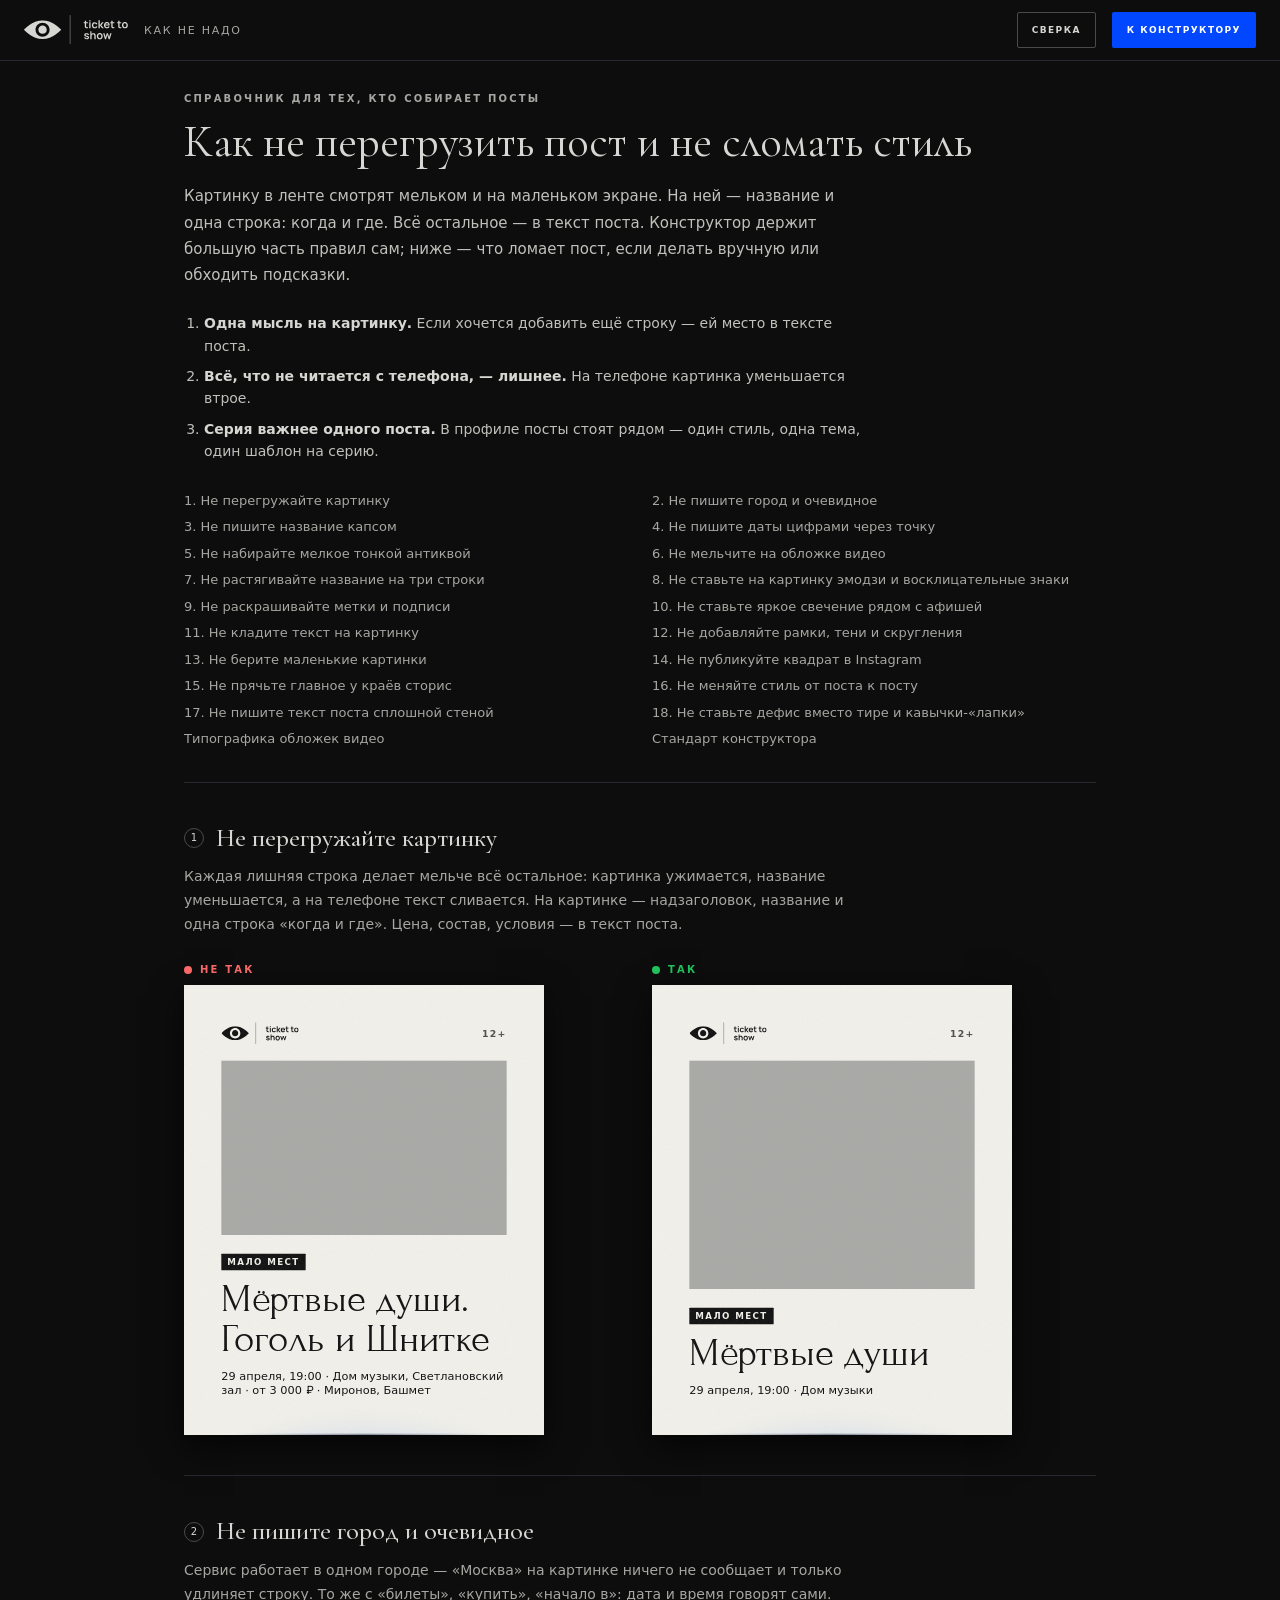
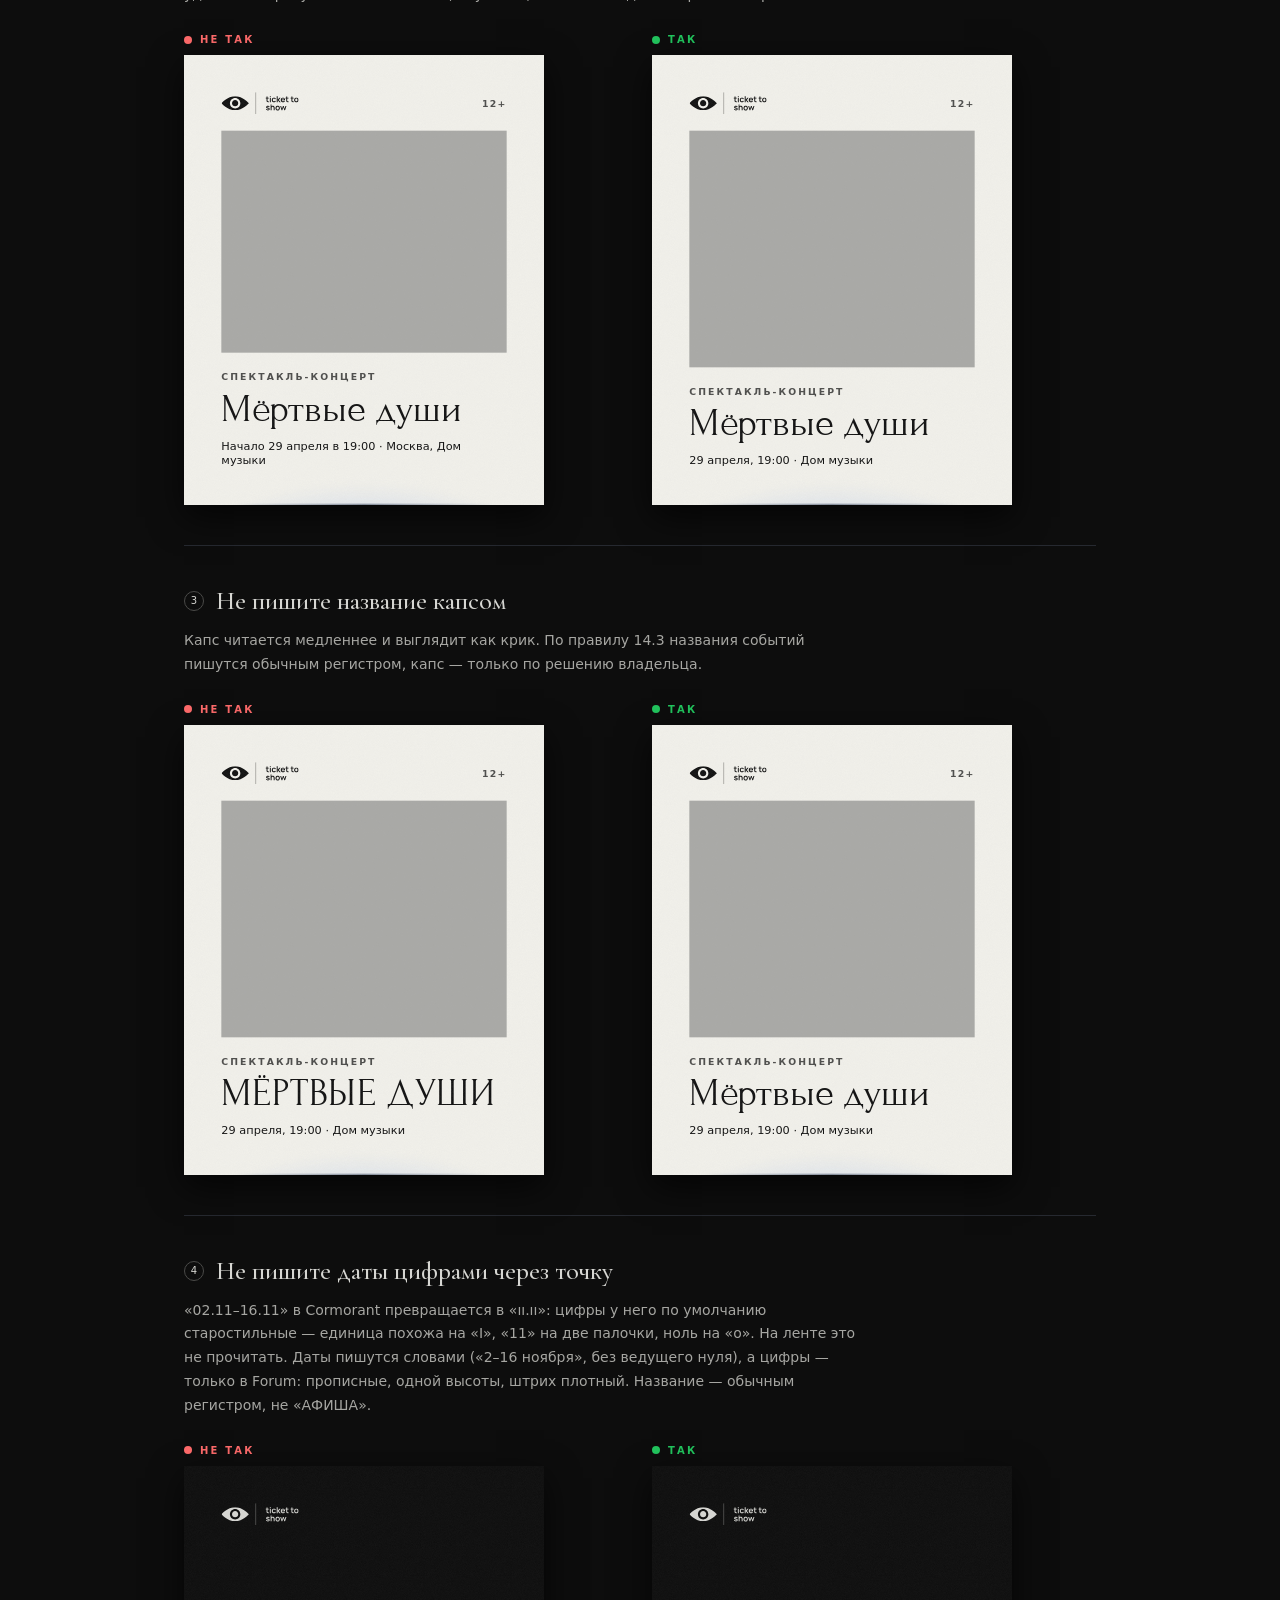
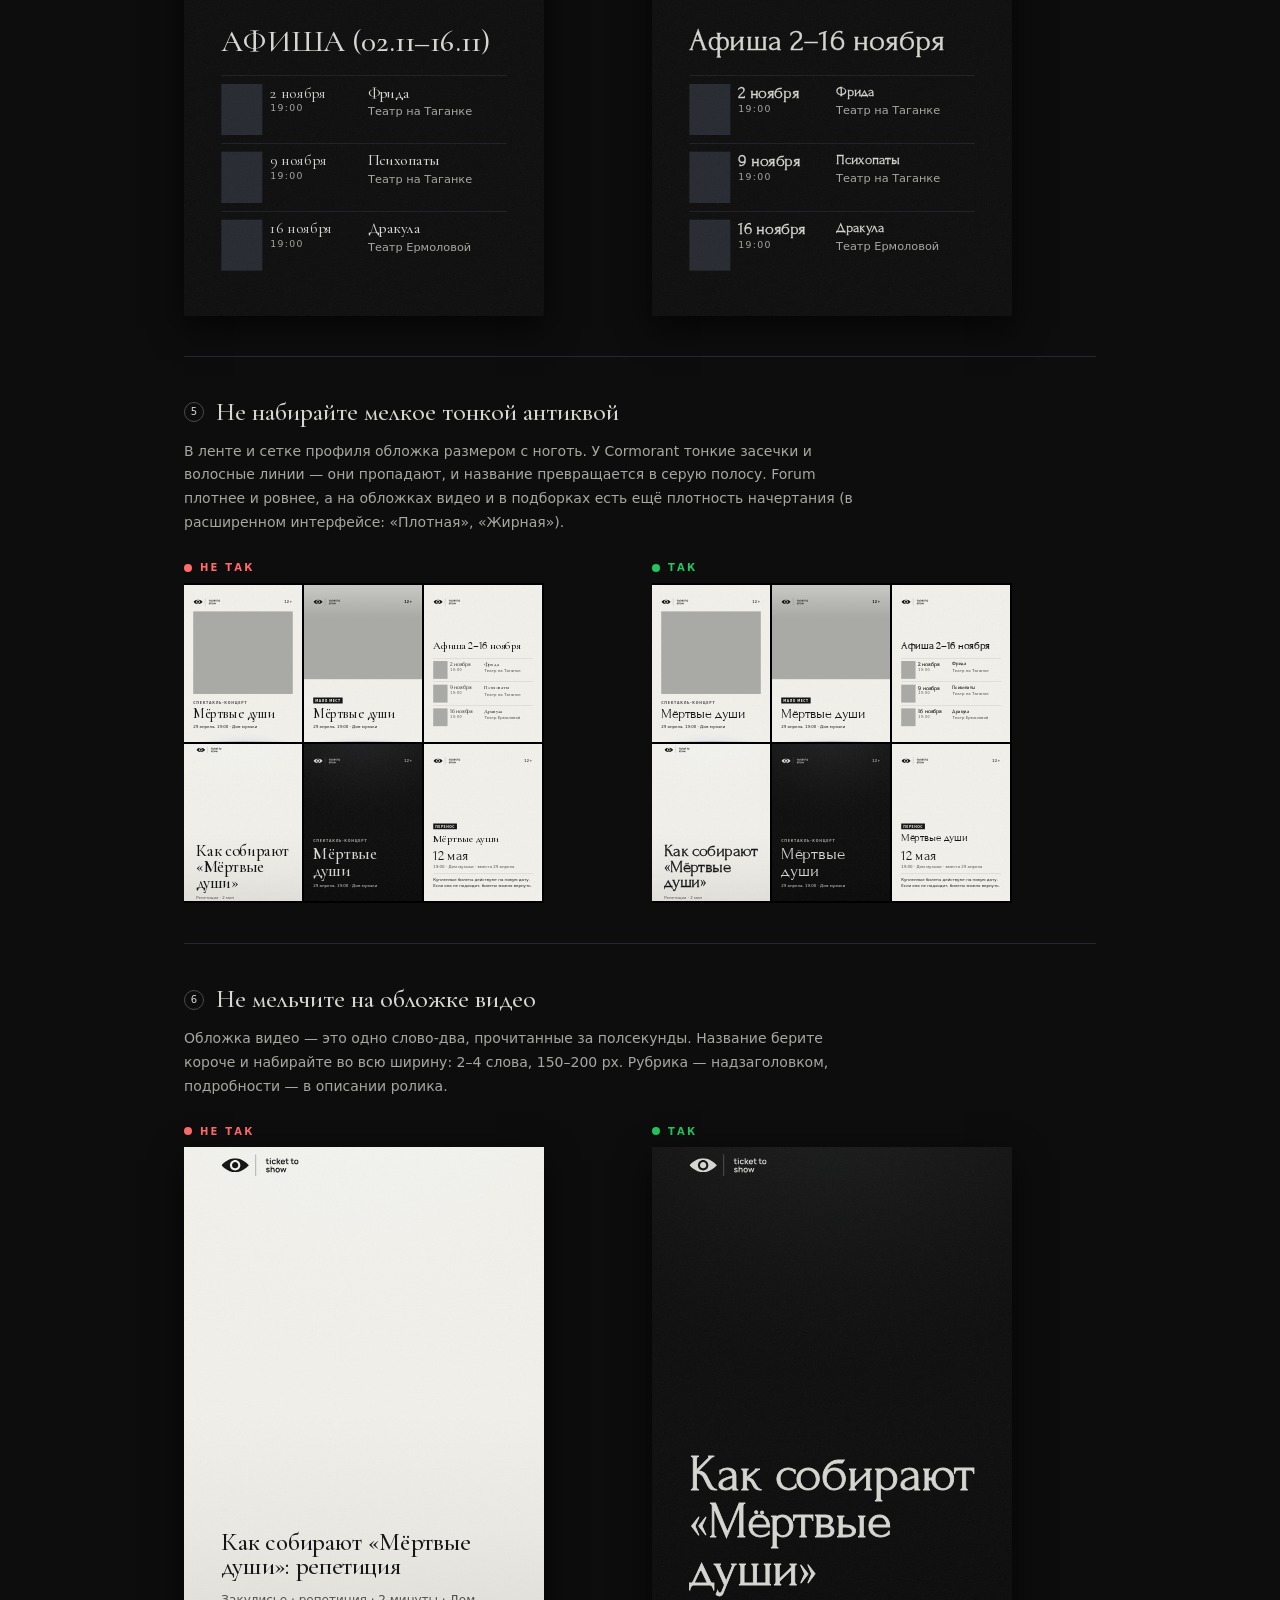
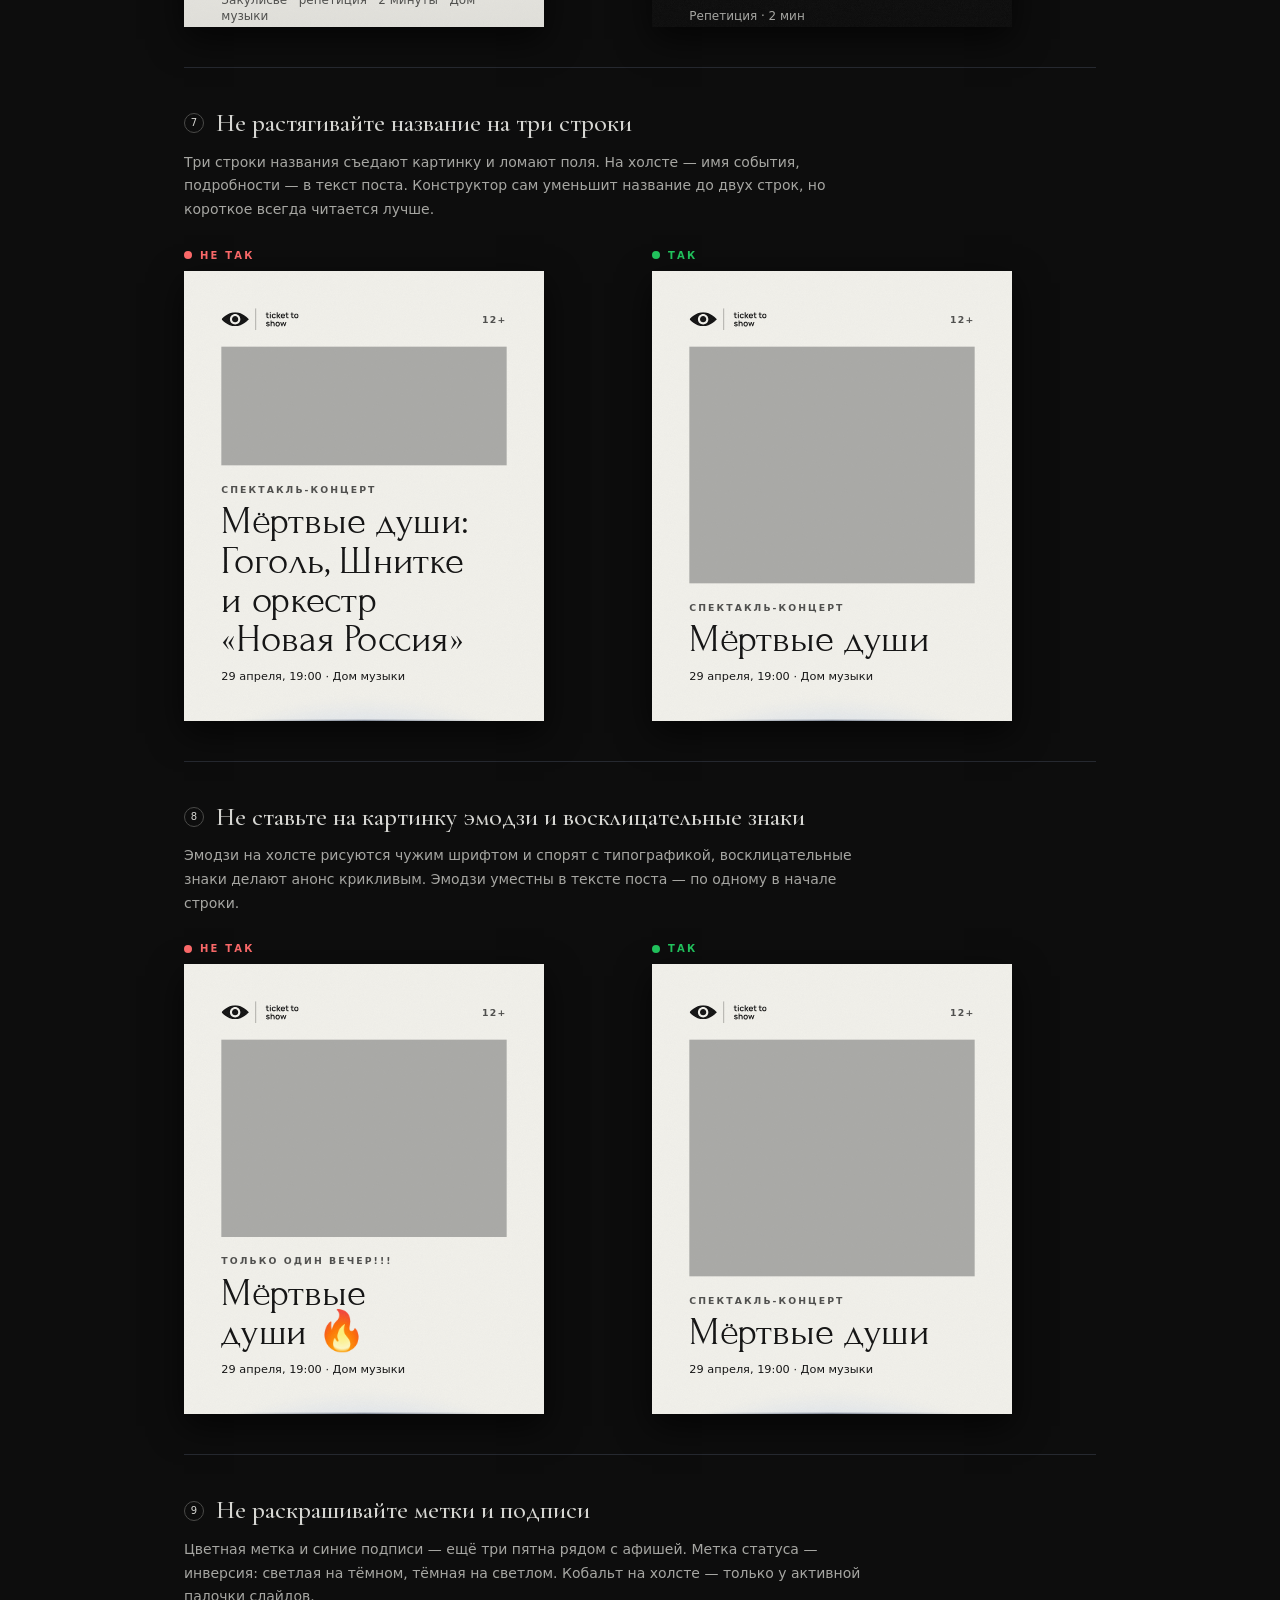
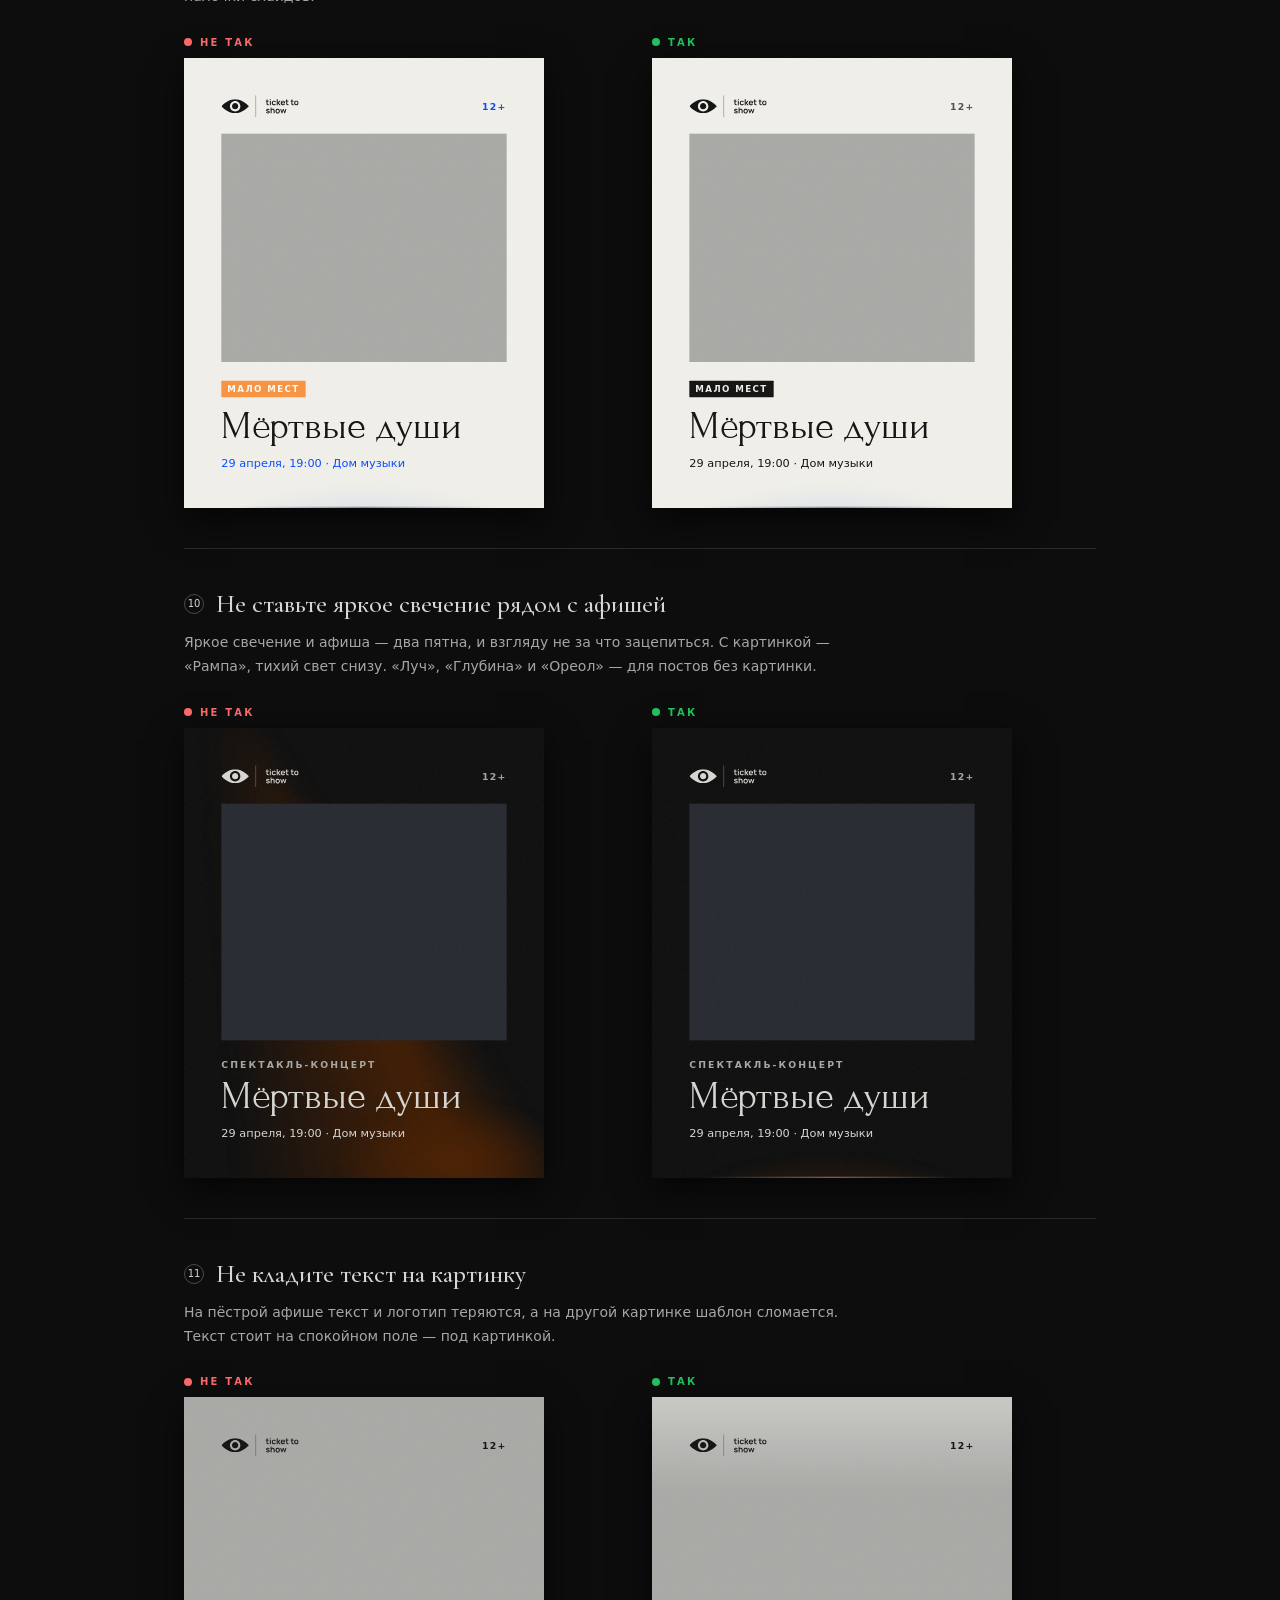
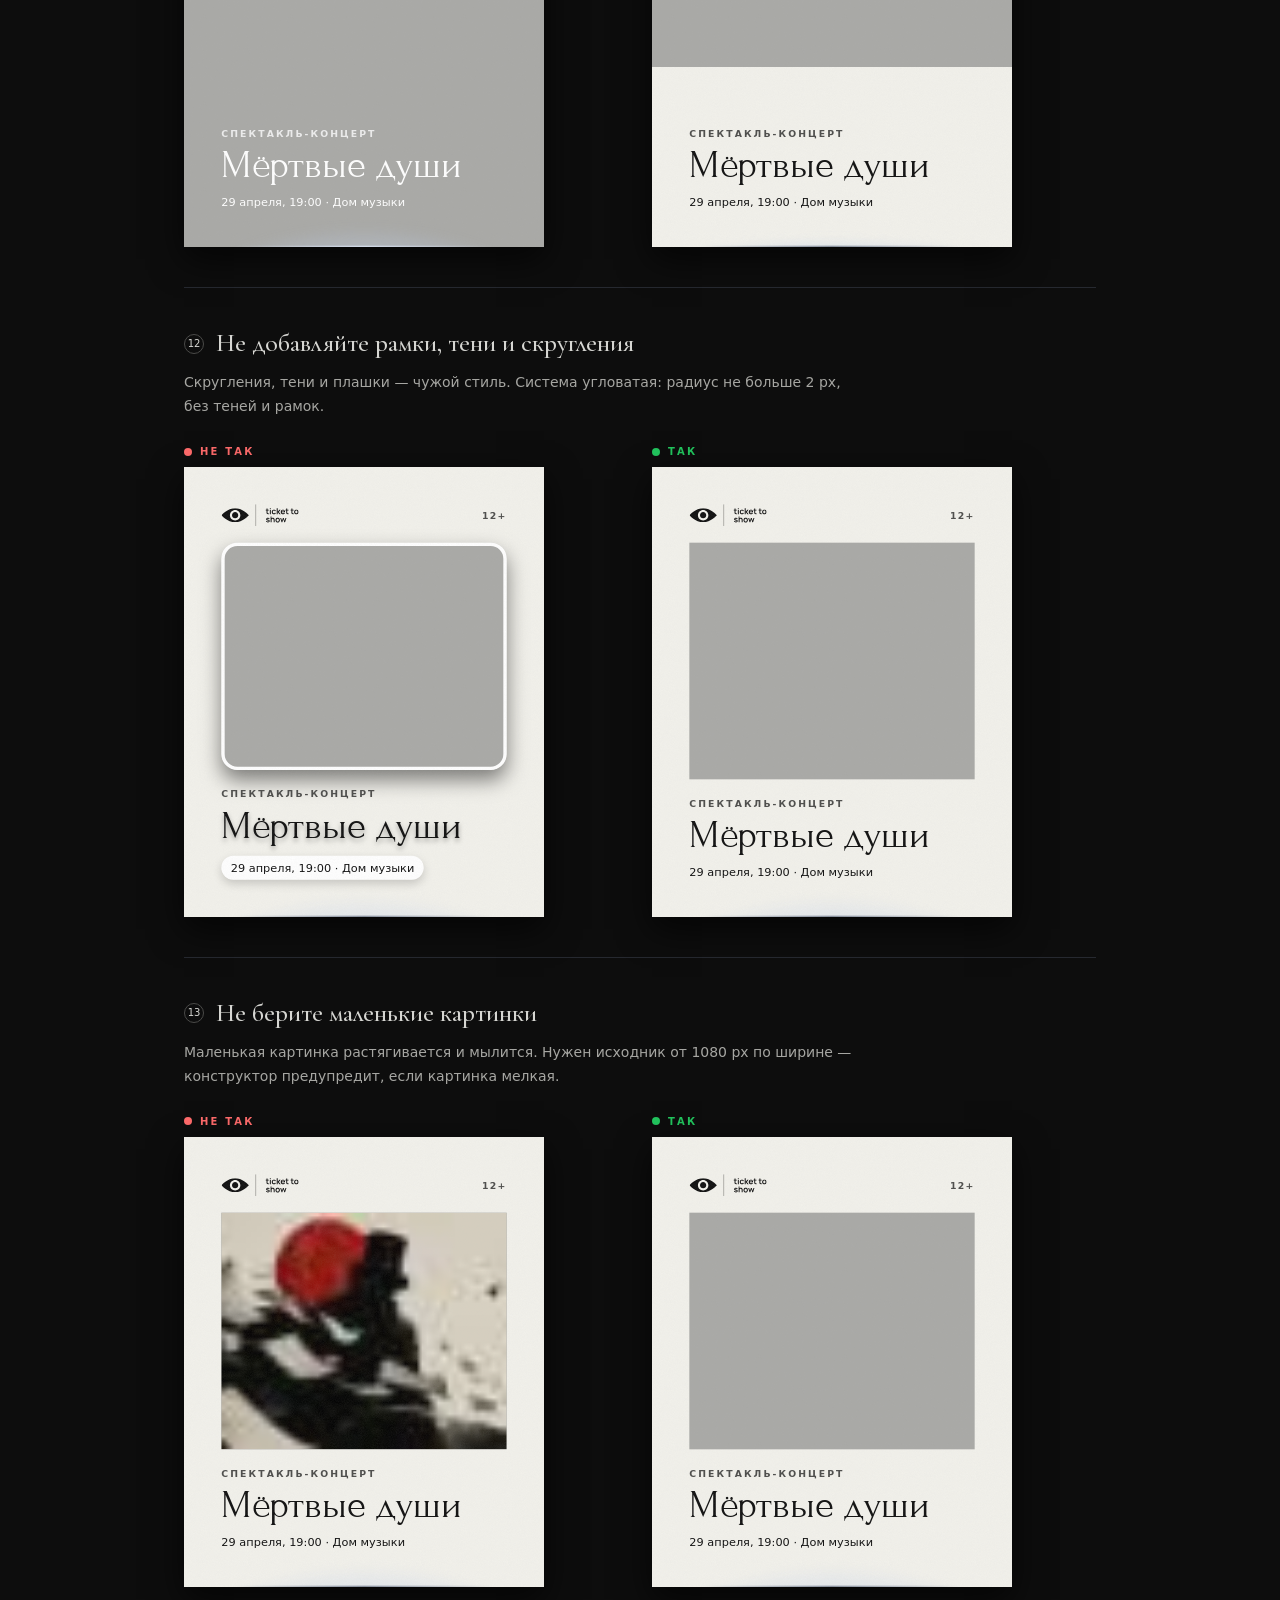
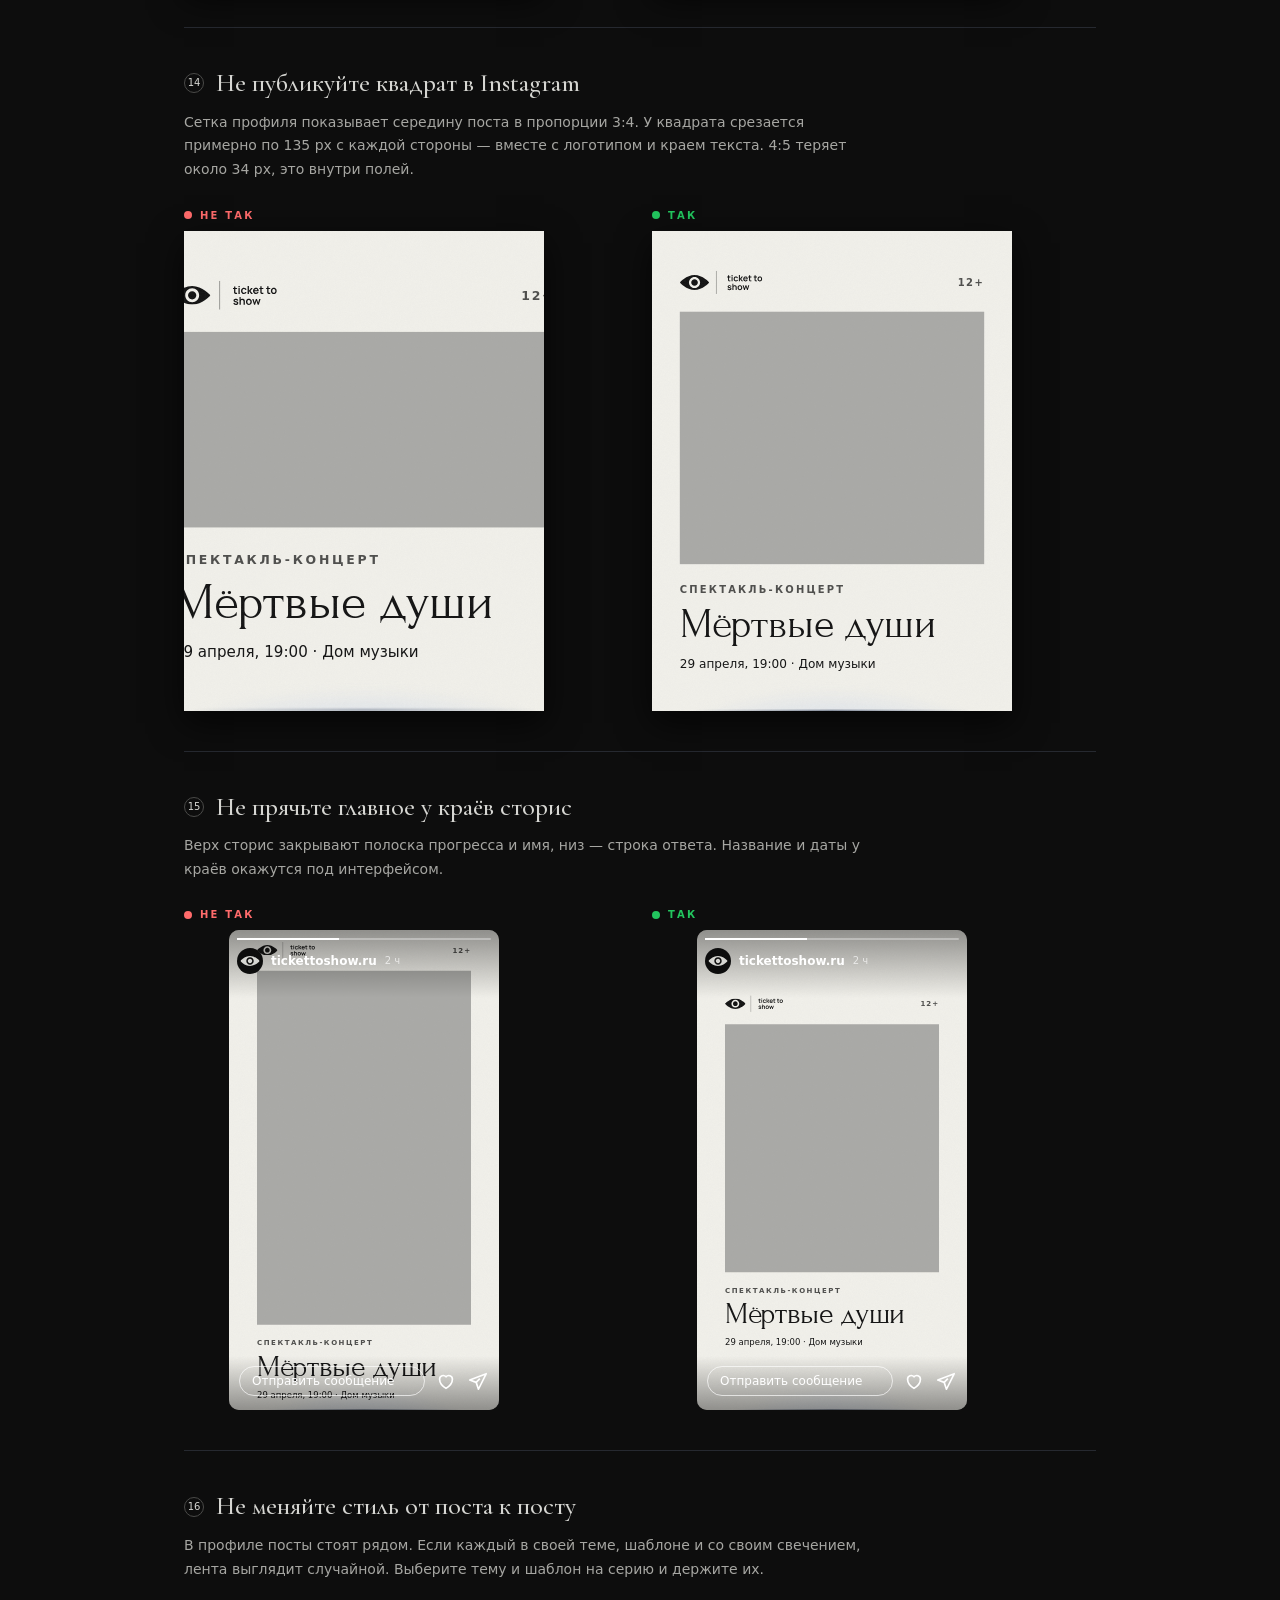
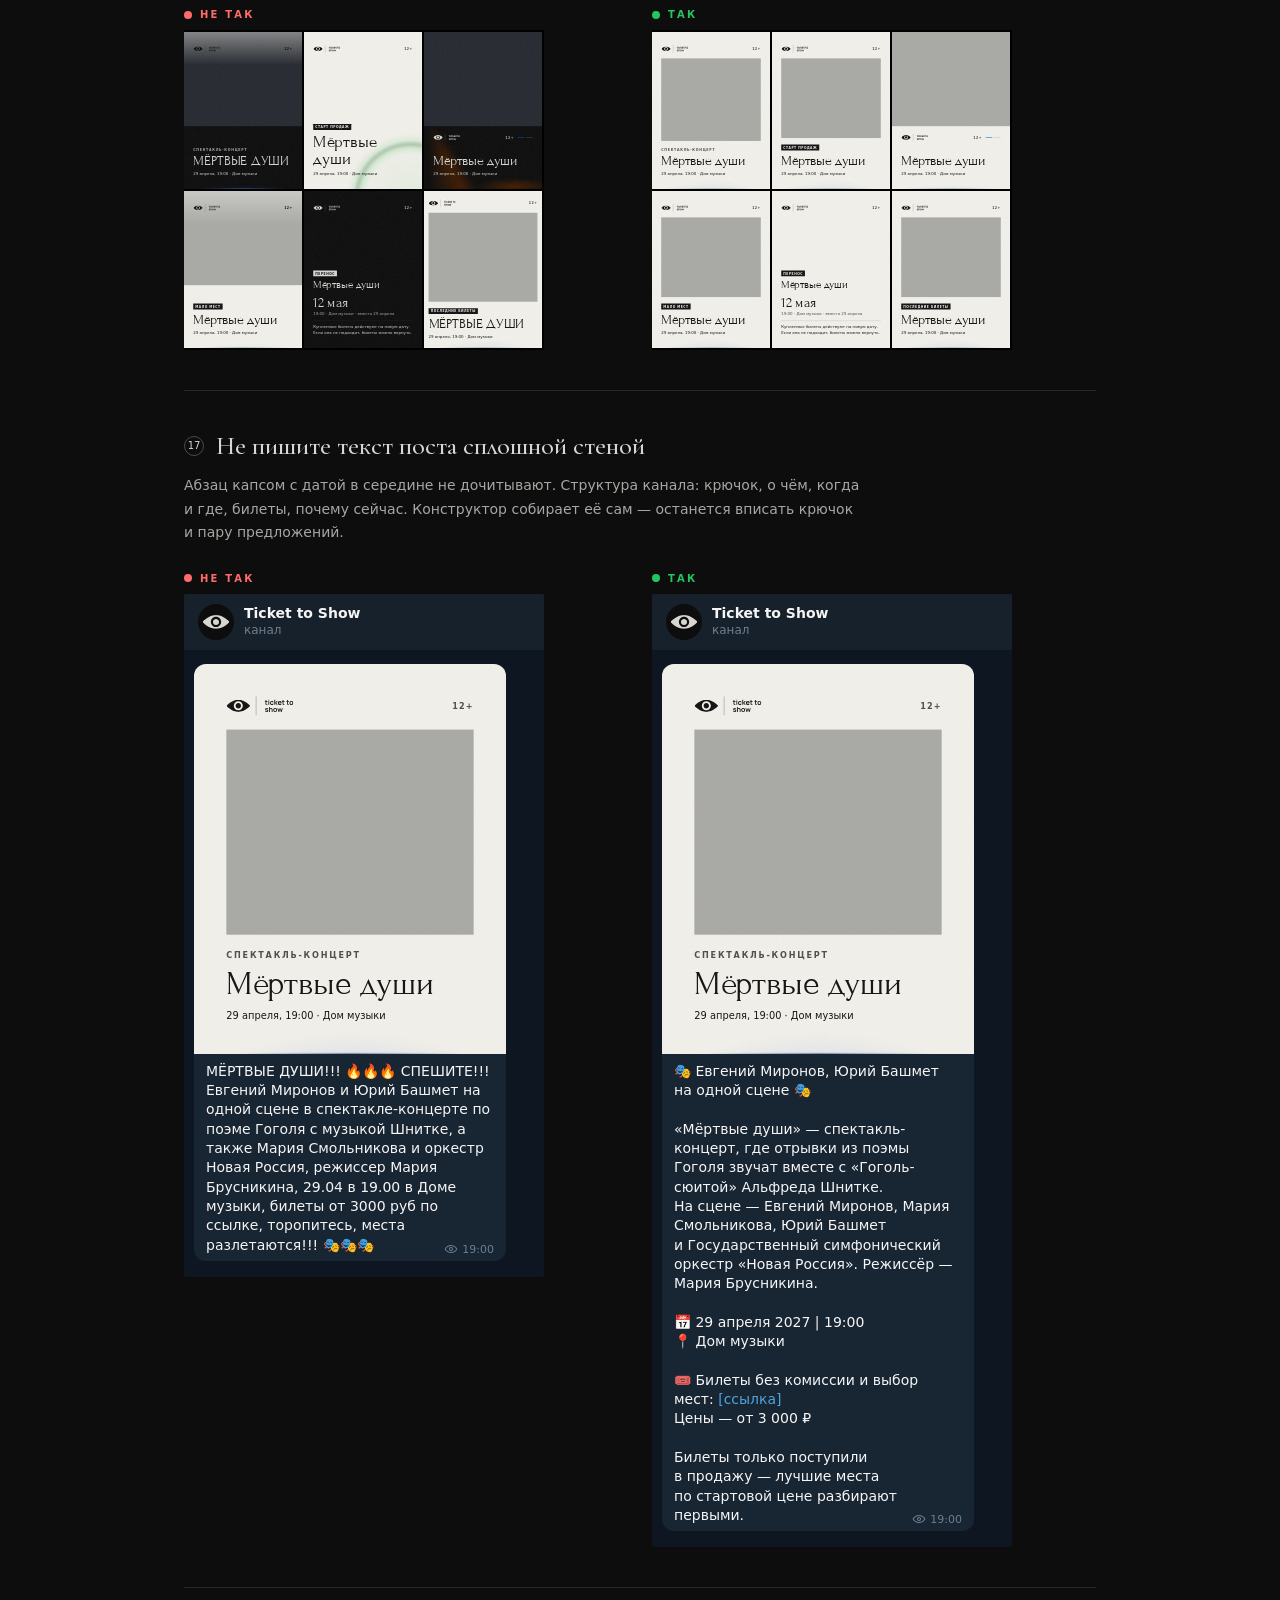
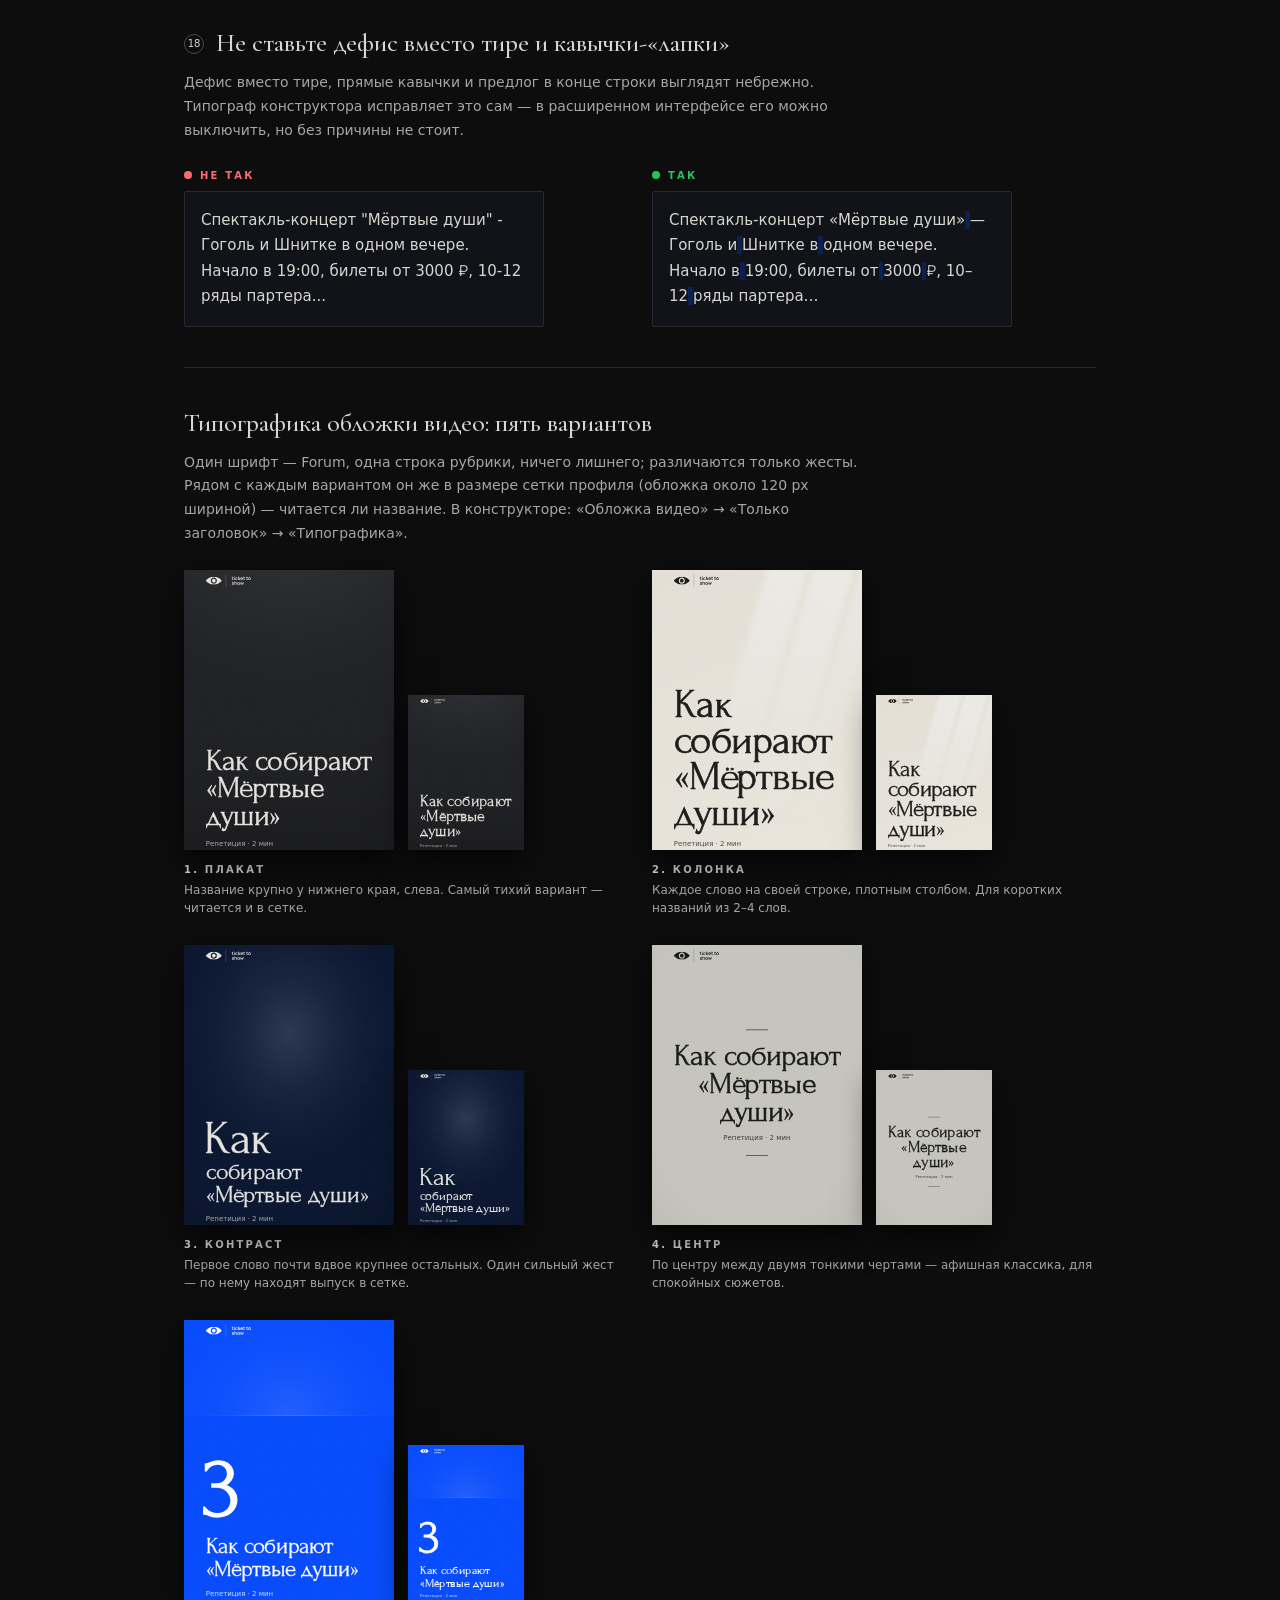
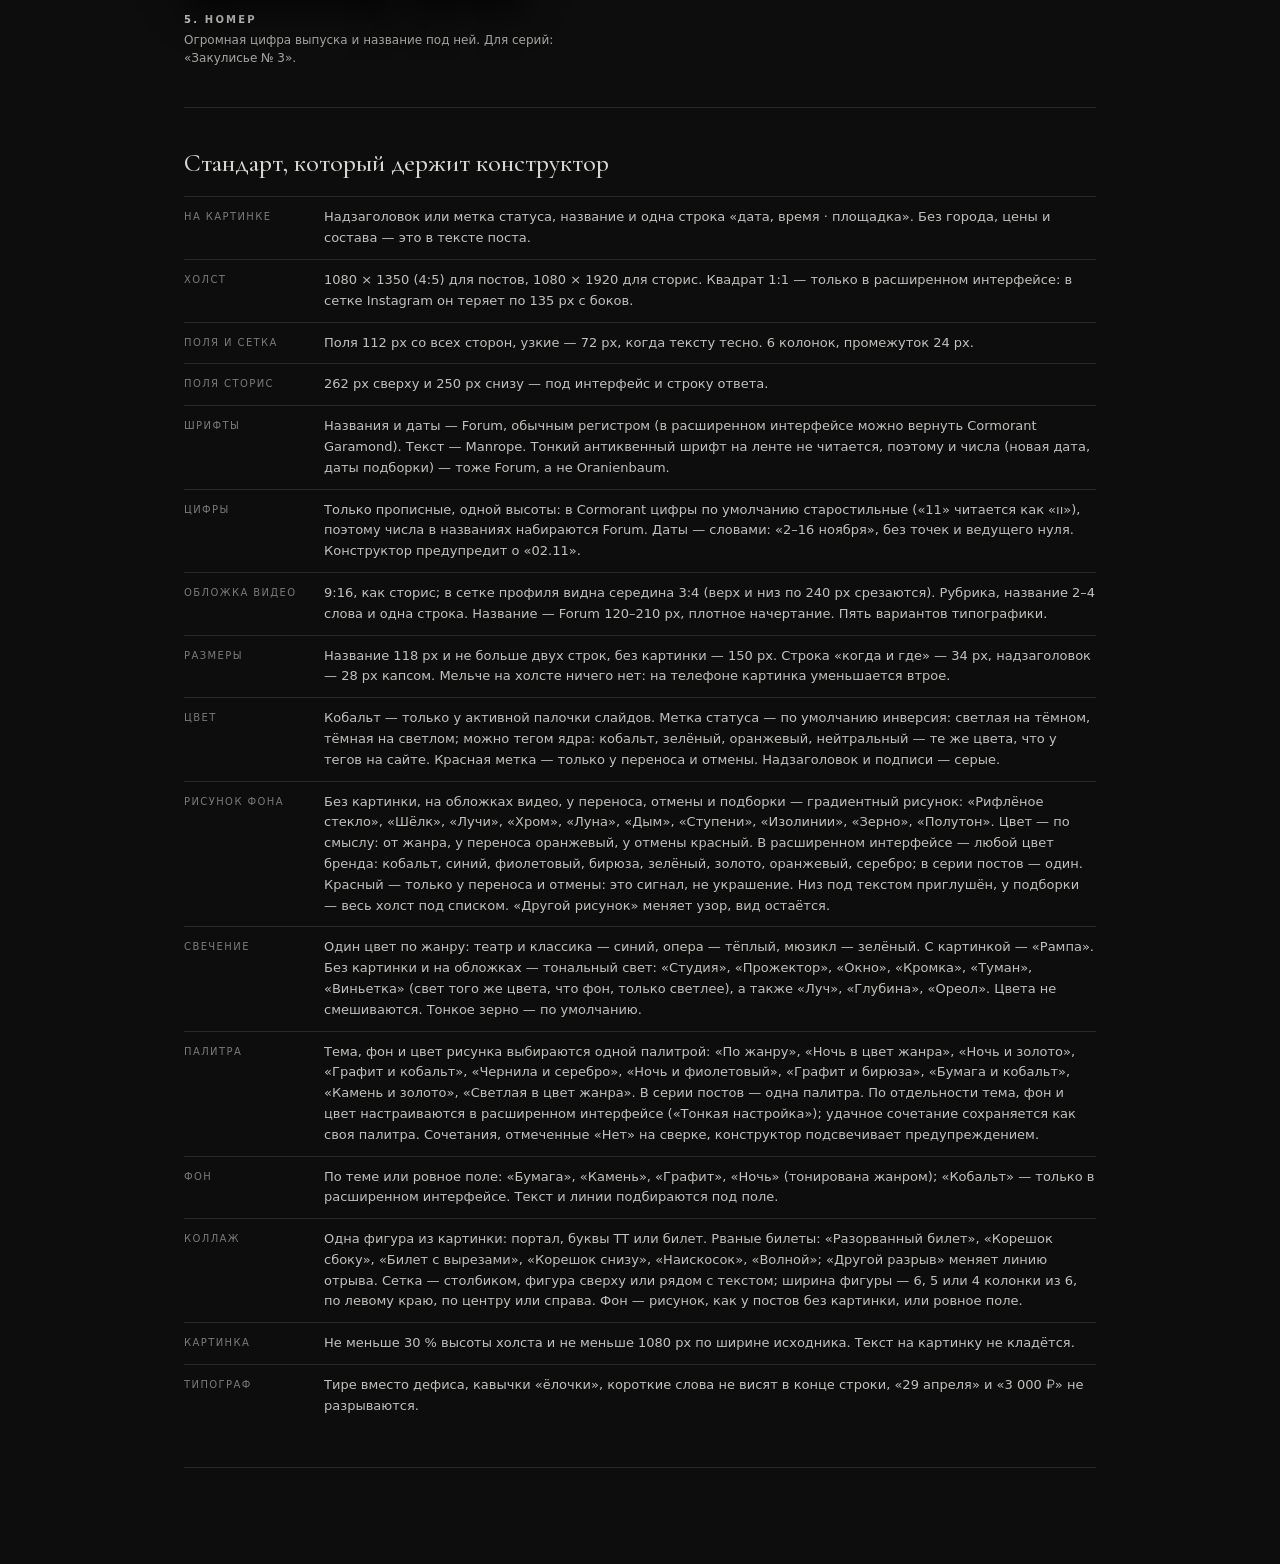
==== commit c148076e: "feat(view): palettes instead of separate theme, field and colour Ten curated palettes set theme, fie" ====
--- a/guide.html
+++ b/guide.html
@@ -49,6 +49,7 @@
       <tr><th>Цвет</th><td>Кобальт — только у активной палочки слайдов. Метка статуса — по умолчанию инверсия: светлая на тёмном, тёмная на светлом; можно тегом ядра: кобальт, зелёный, оранжевый, нейтральный — те же цвета, что у тегов на сайте. Красная метка — только у переноса и отмены. Надзаголовок и подписи — серые.</td></tr>
       <tr><th>Рисунок фона</th><td>Без картинки, на обложках видео, у переноса, отмены и подборки — градиентный рисунок: «Рифлёное стекло», «Шёлк», «Лучи», «Хром», «Луна», «Дым», «Ступени», «Изолинии», «Зерно», «Полутон». Цвет — по смыслу: от жанра, у переноса оранжевый, у отмены красный. В расширенном интерфейсе — любой цвет бренда: кобальт, синий, фиолетовый, бирюза, зелёный, золото, оранжевый, серебро; в серии постов — один. Красный — только у переноса и отмены: это сигнал, не украшение. Низ под текстом приглушён, у подборки — весь холст под списком. «Другой рисунок» меняет узор, вид остаётся.</td></tr>
       <tr><th>Свечение</th><td>Один цвет по жанру: театр и классика — синий, опера — тёплый, мюзикл — зелёный. С картинкой — «Рампа». Без картинки и на обложках — тональный свет: «Студия», «Прожектор», «Окно», «Кромка», «Туман», «Виньетка» (свет того же цвета, что фон, только светлее), а также «Луч», «Глубина», «Ореол». Цвета не смешиваются. Тонкое зерно — по умолчанию.</td></tr>
+      <tr><th>Палитра</th><td>Тема, фон и цвет рисунка выбираются одной палитрой: «По жанру», «Ночь в цвет жанра», «Ночь и золото», «Графит и кобальт», «Чернила и серебро», «Ночь и фиолетовый», «Графит и бирюза», «Бумага и кобальт», «Камень и золото», «Светлая в цвет жанра». В серии постов — одна палитра. По отдельности тема, фон и цвет настраиваются в расширенном интерфейсе («Тонкая настройка»); удачное сочетание сохраняется как своя палитра. Сочетания, отмеченные «Нет» на сверке, конструктор подсвечивает предупреждением.</td></tr>
       <tr><th>Фон</th><td>По теме или ровное поле: «Бумага», «Камень», «Графит», «Ночь» (тонирована жанром); «Кобальт» — только в расширенном интерфейсе. Текст и линии подбираются под поле.</td></tr>
       <tr><th>Коллаж</th><td>Одна фигура из картинки: портал, буквы TT или билет. Рваные билеты: «Разорванный билет», «Корешок сбоку», «Билет с вырезами», «Корешок снизу», «Наискосок», «Волной»; «Другой разрыв» меняет линию отрыва. Сетка — столбиком, фигура сверху или рядом с текстом; ширина фигуры — 6, 5 или 4 колонки из 6, по левому краю, по центру или справа. Фон — рисунок, как у постов без картинки, или ровное поле.</td></tr>
       <tr><th>Картинка</th><td>Не меньше 30 % высоты холста и не меньше 1080 px по ширине исходника. Текст на картинку не кладётся.</td></tr>
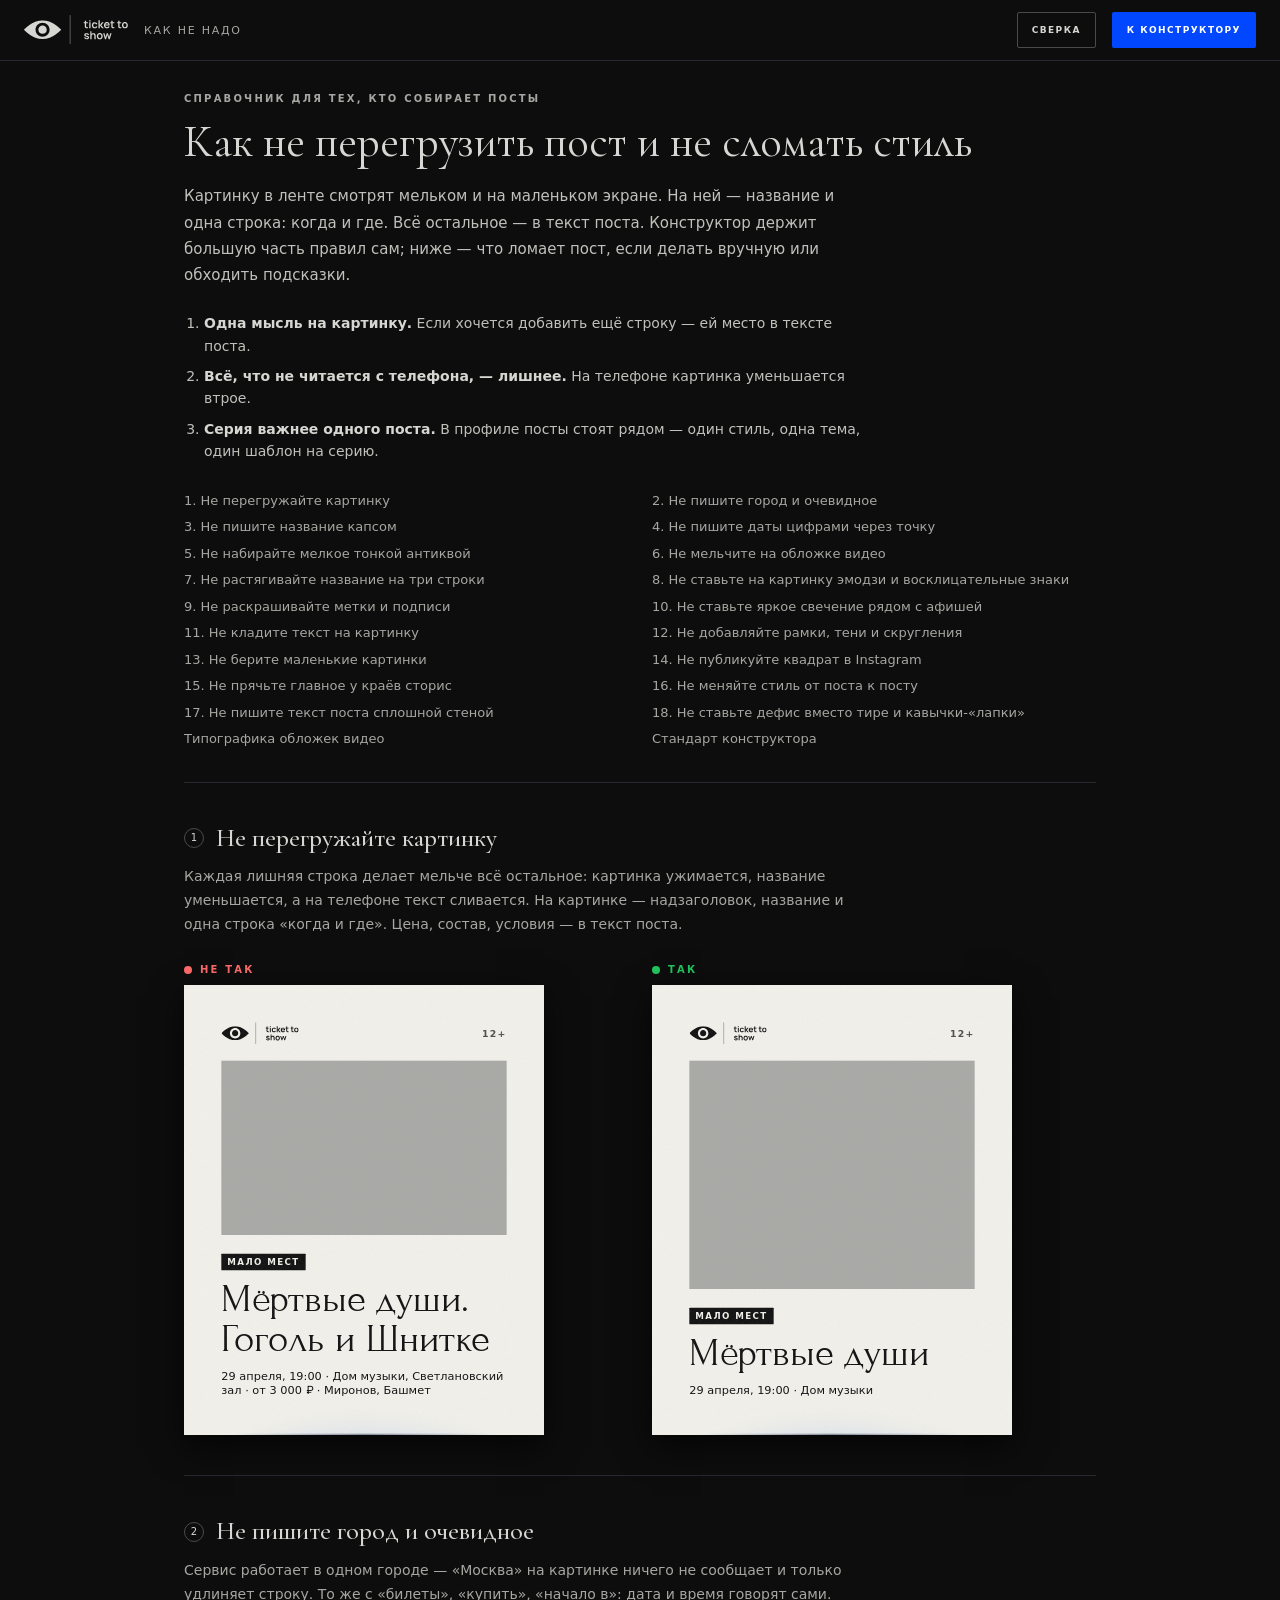
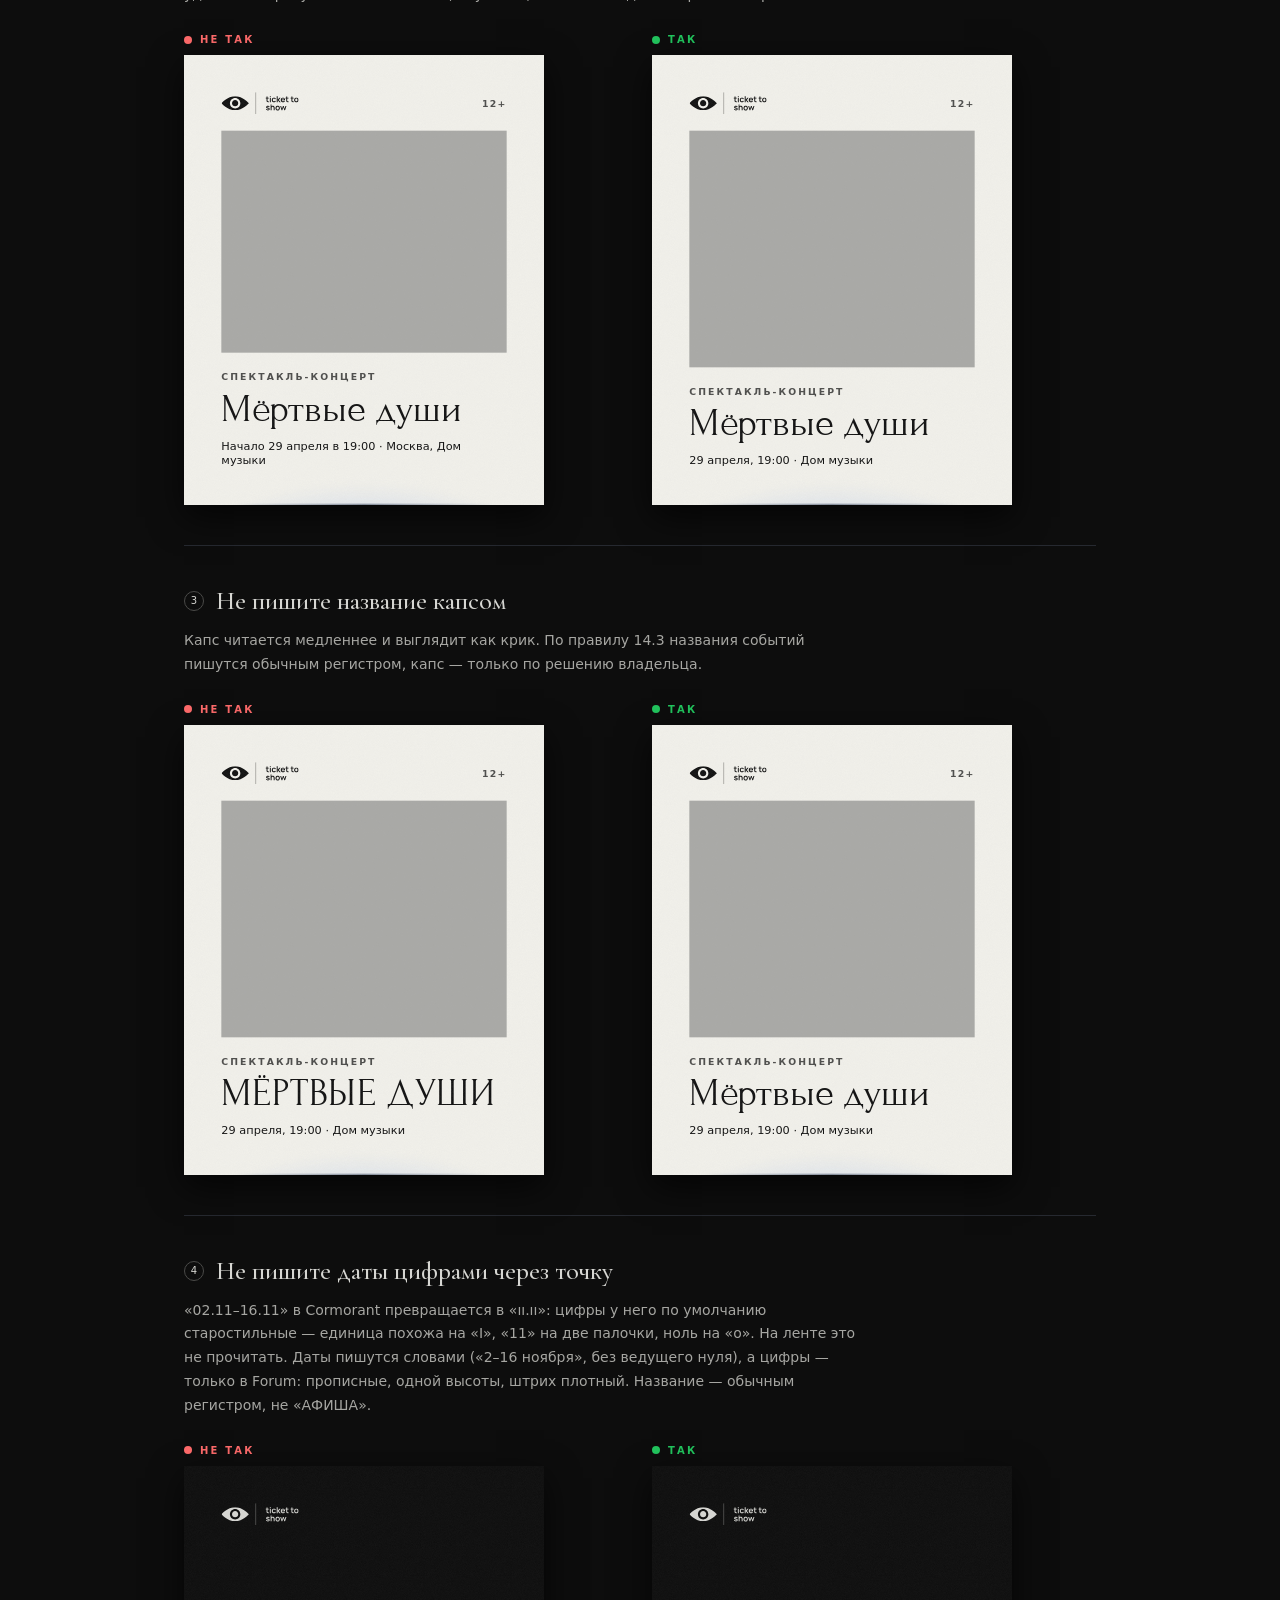
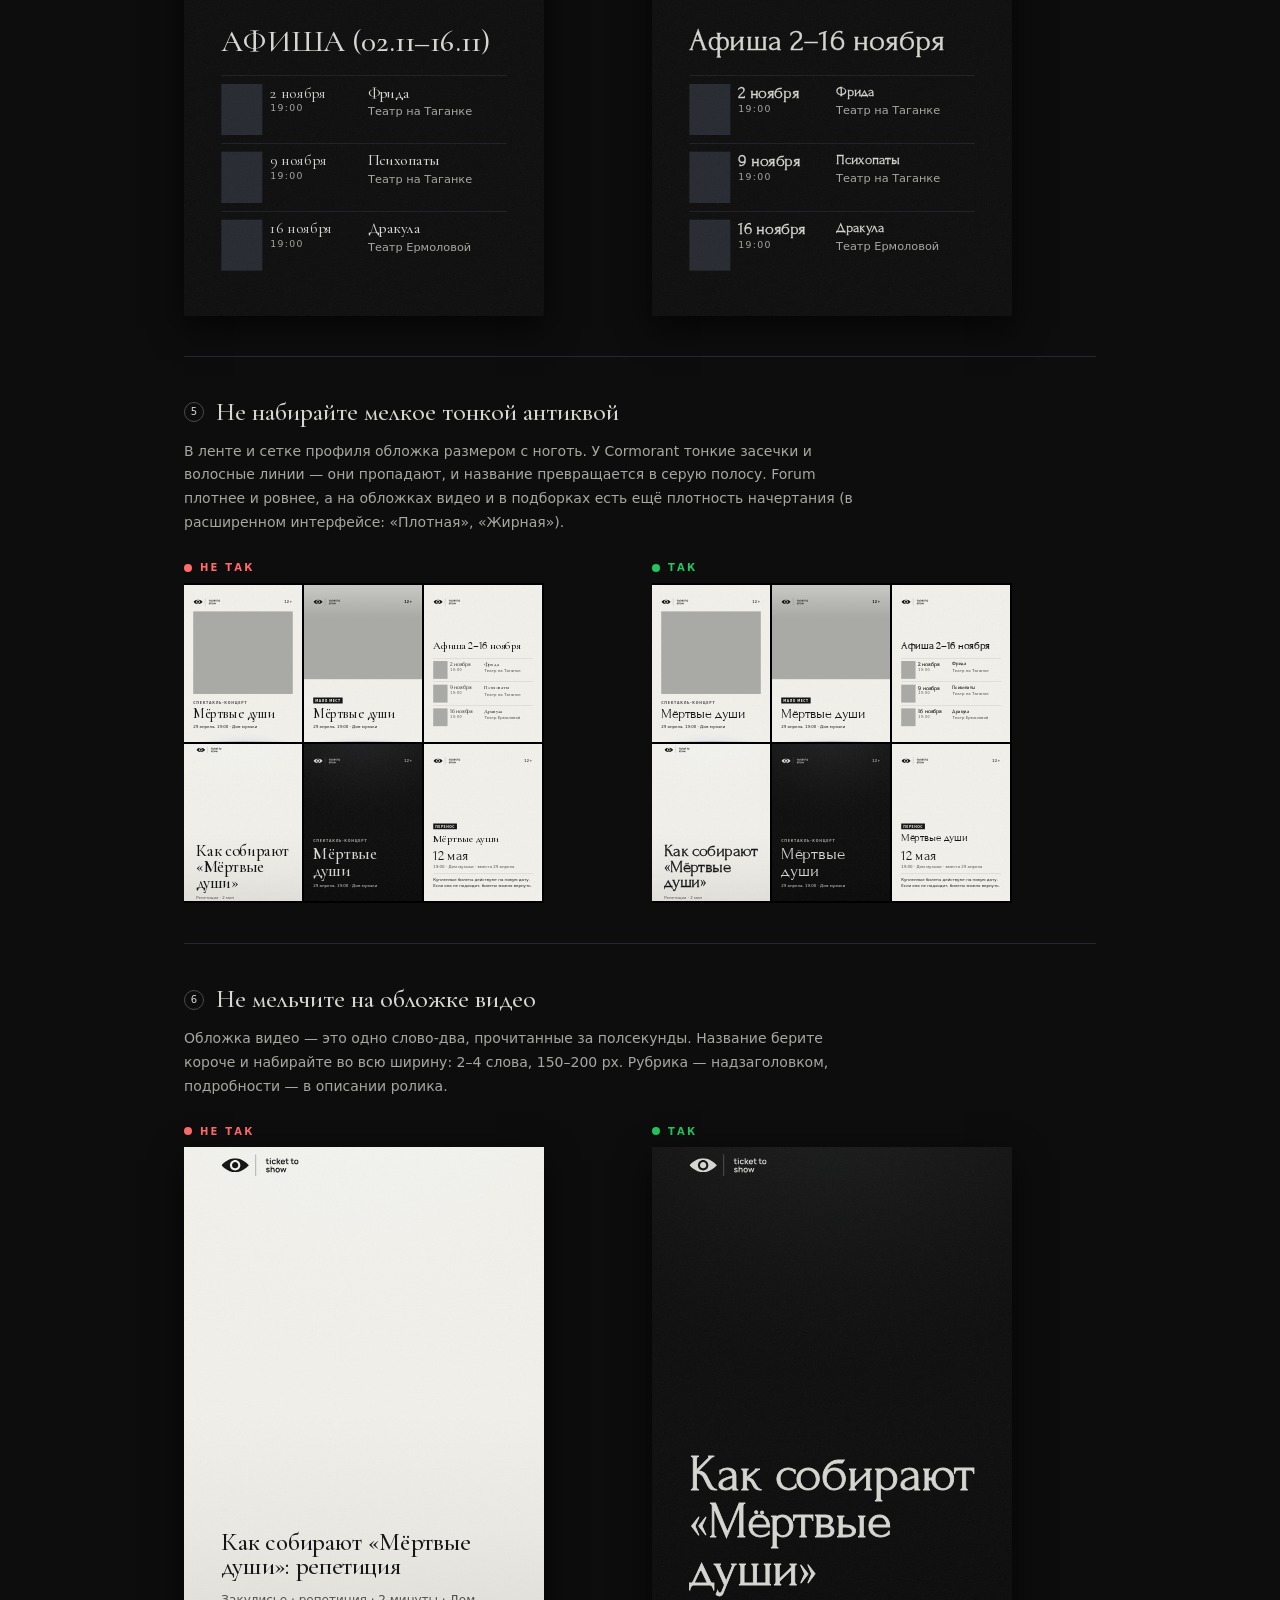
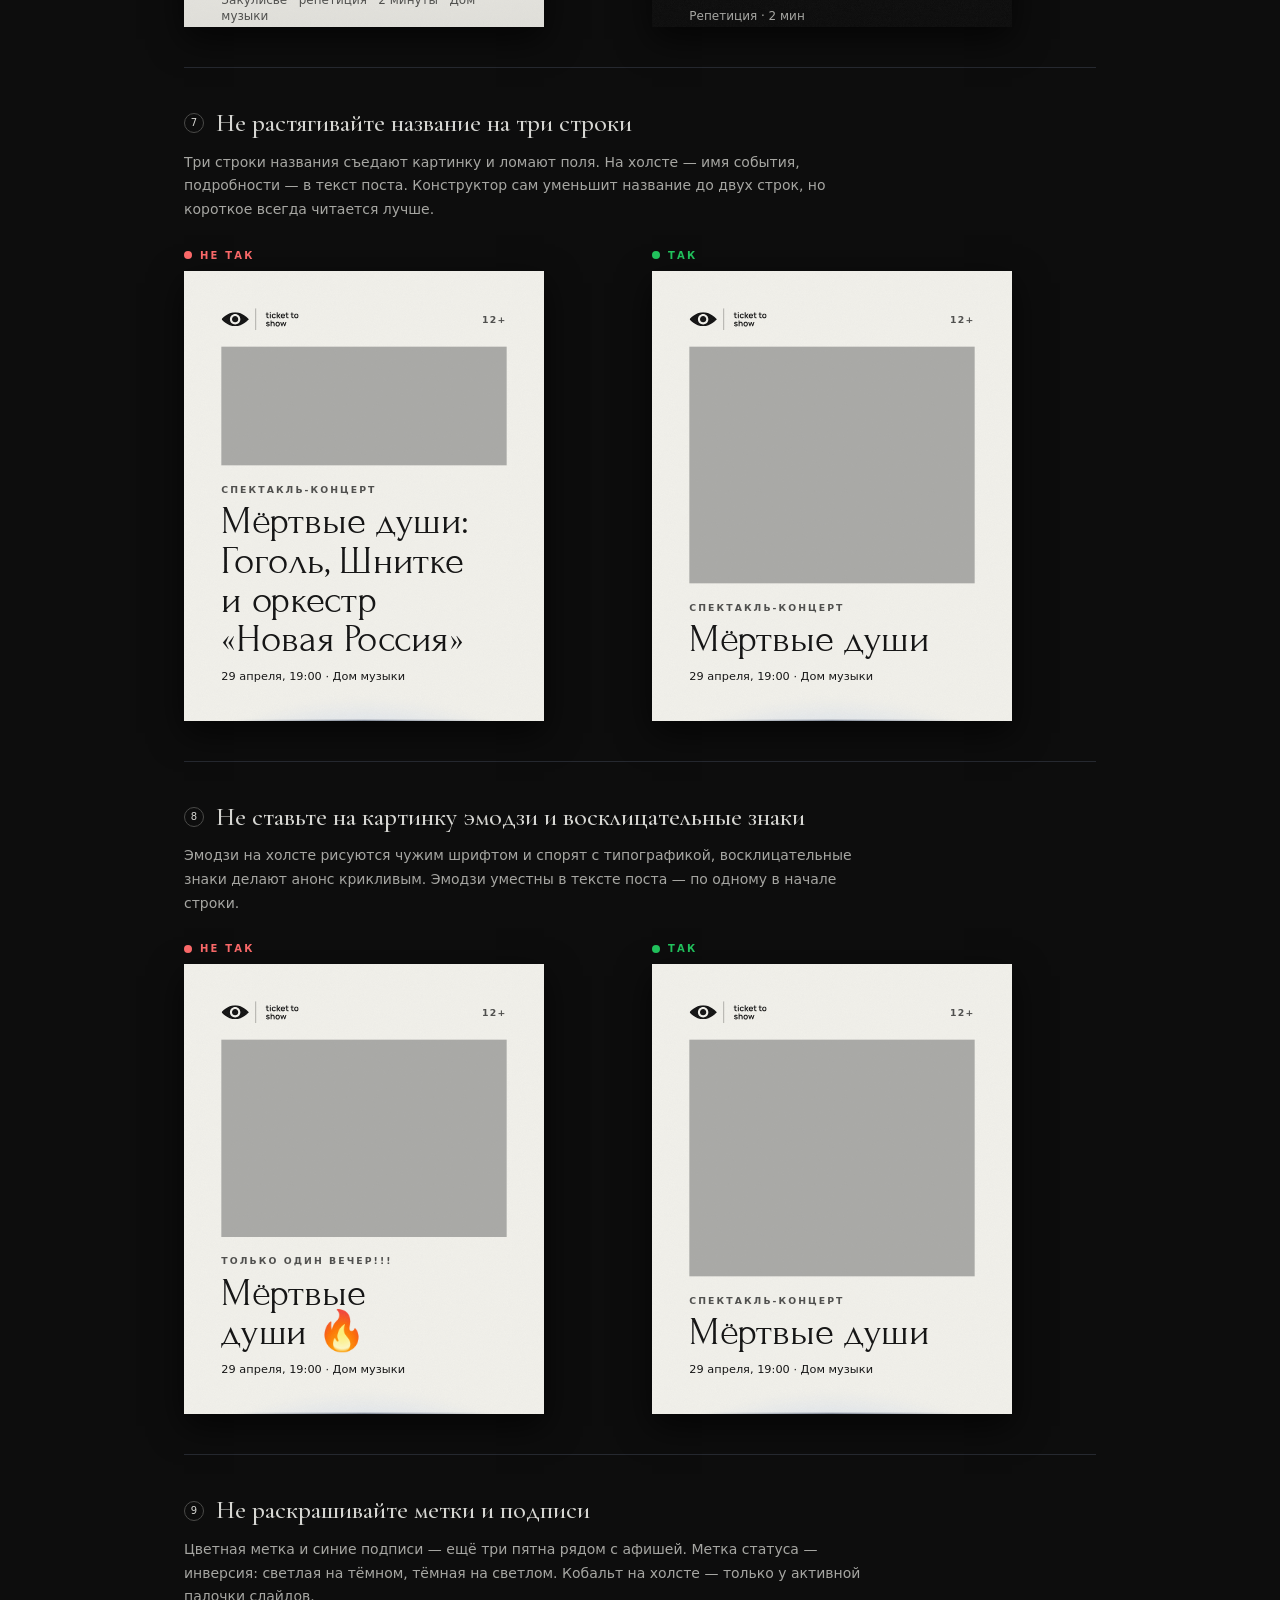
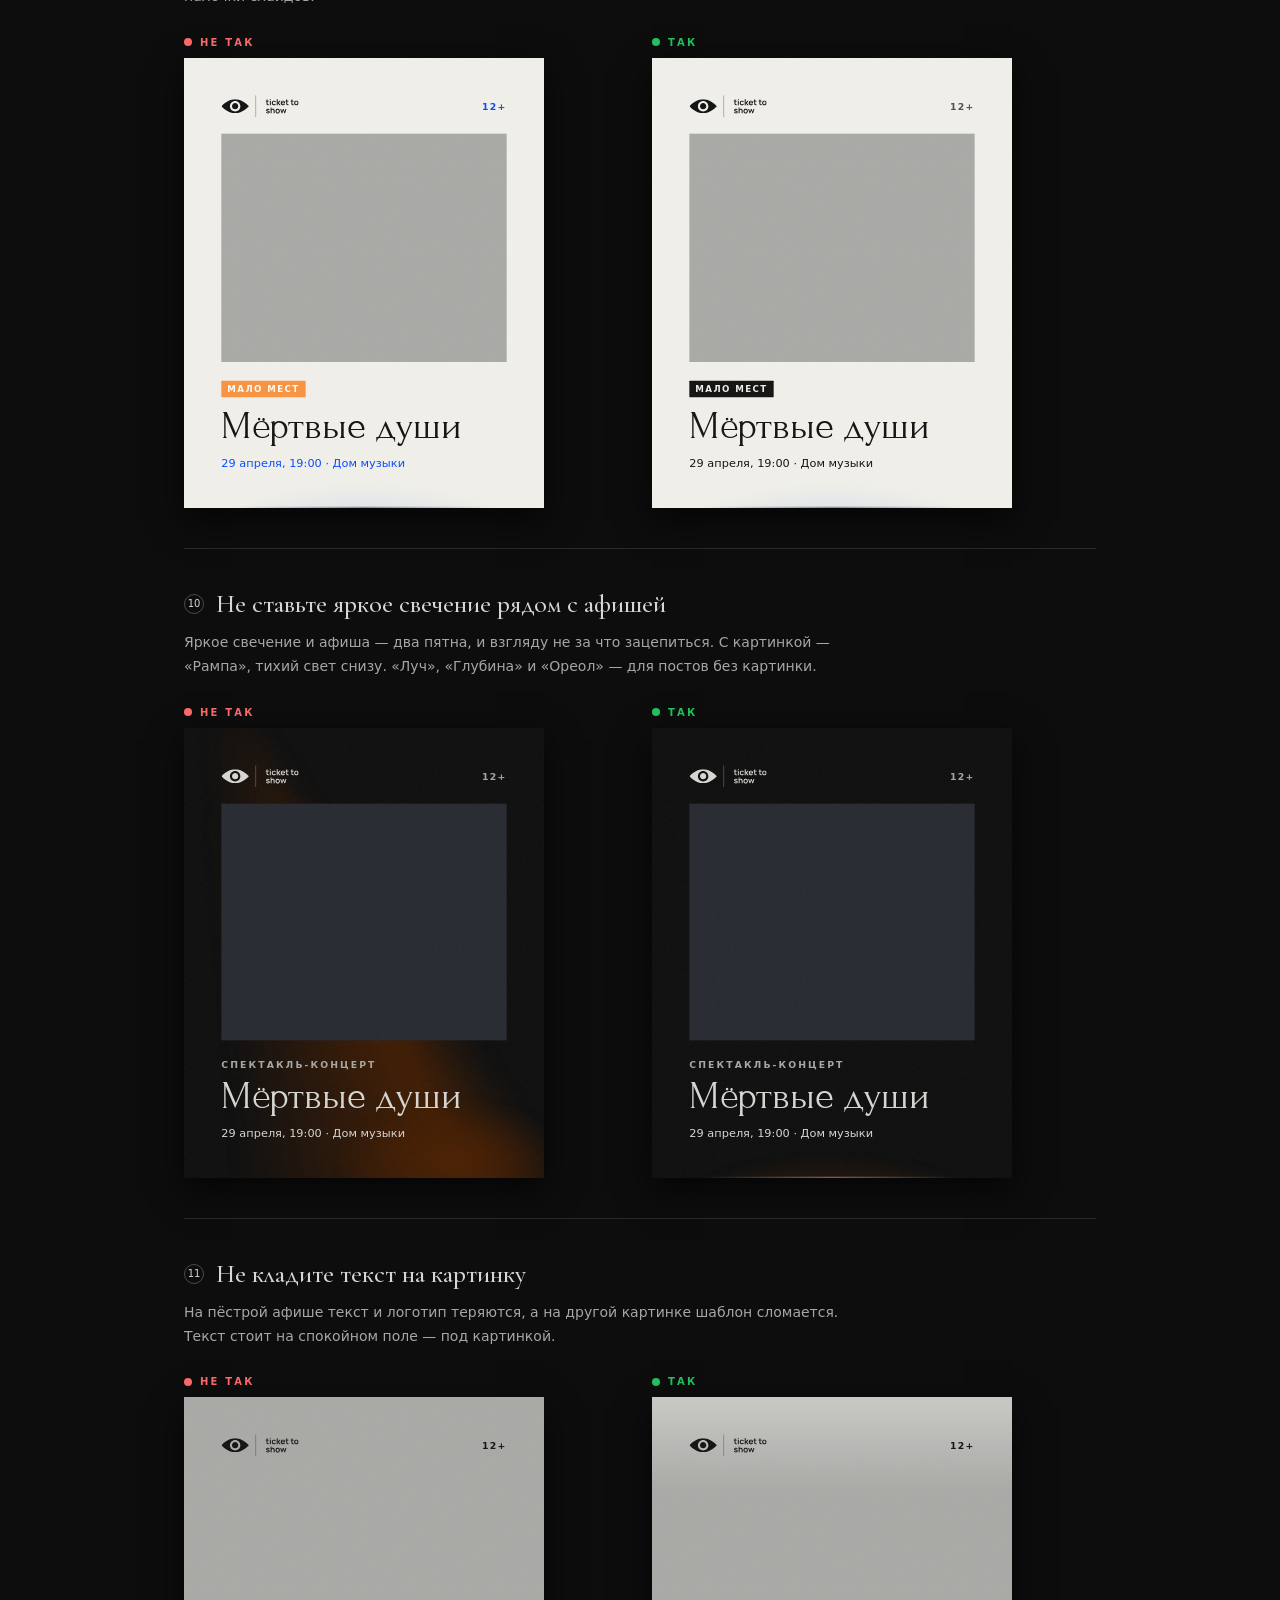
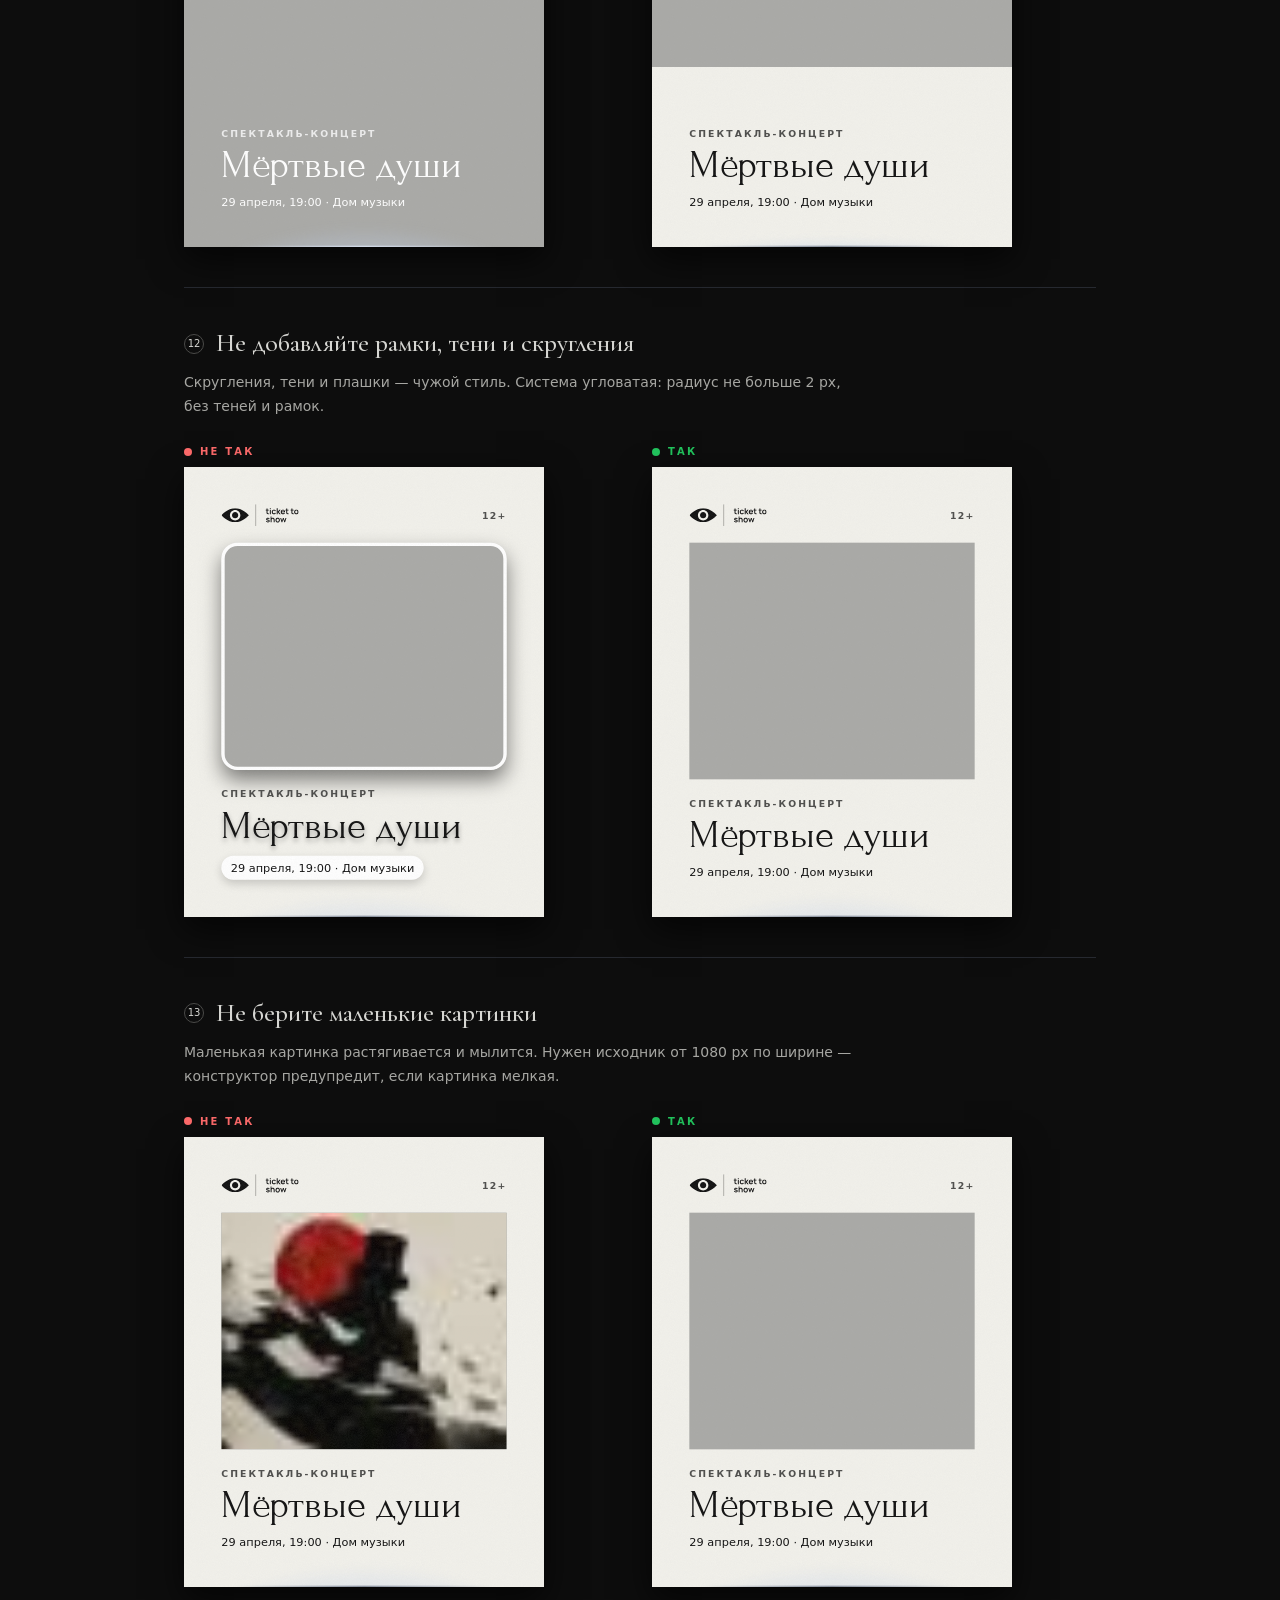
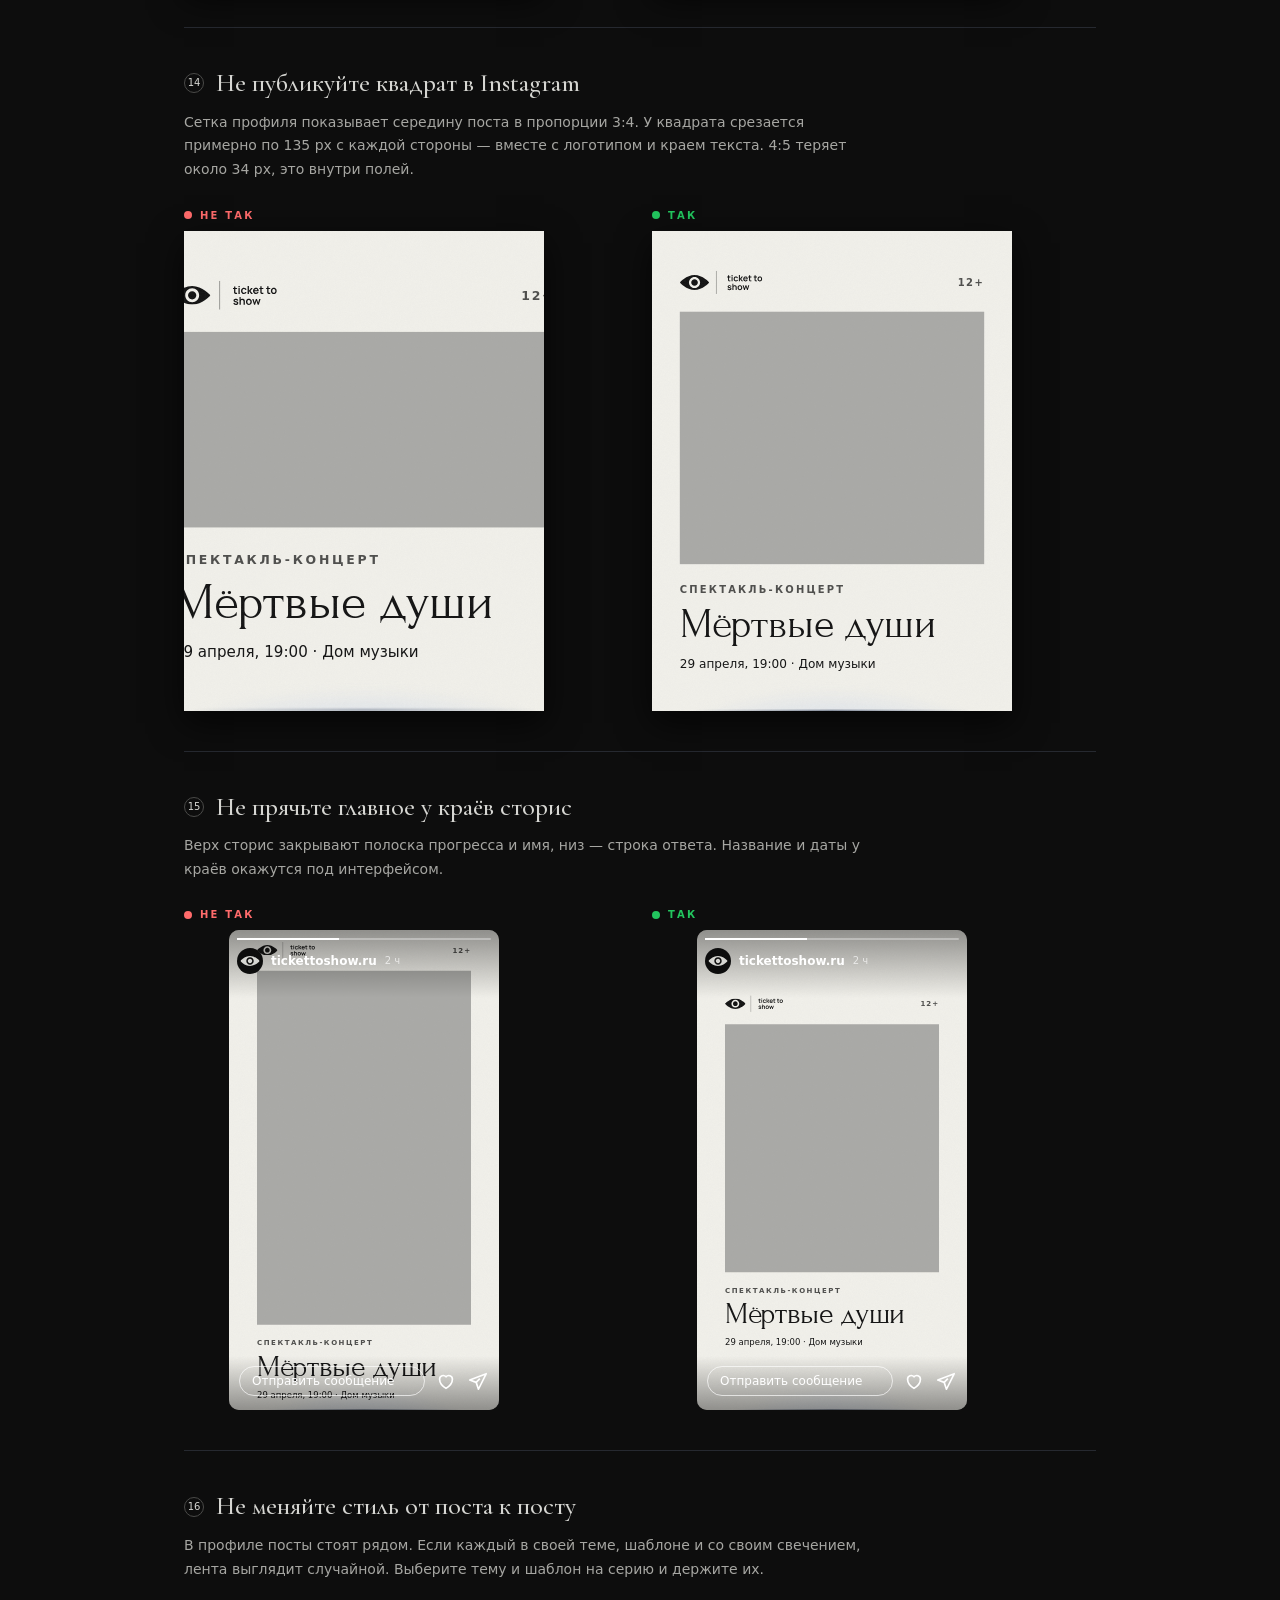
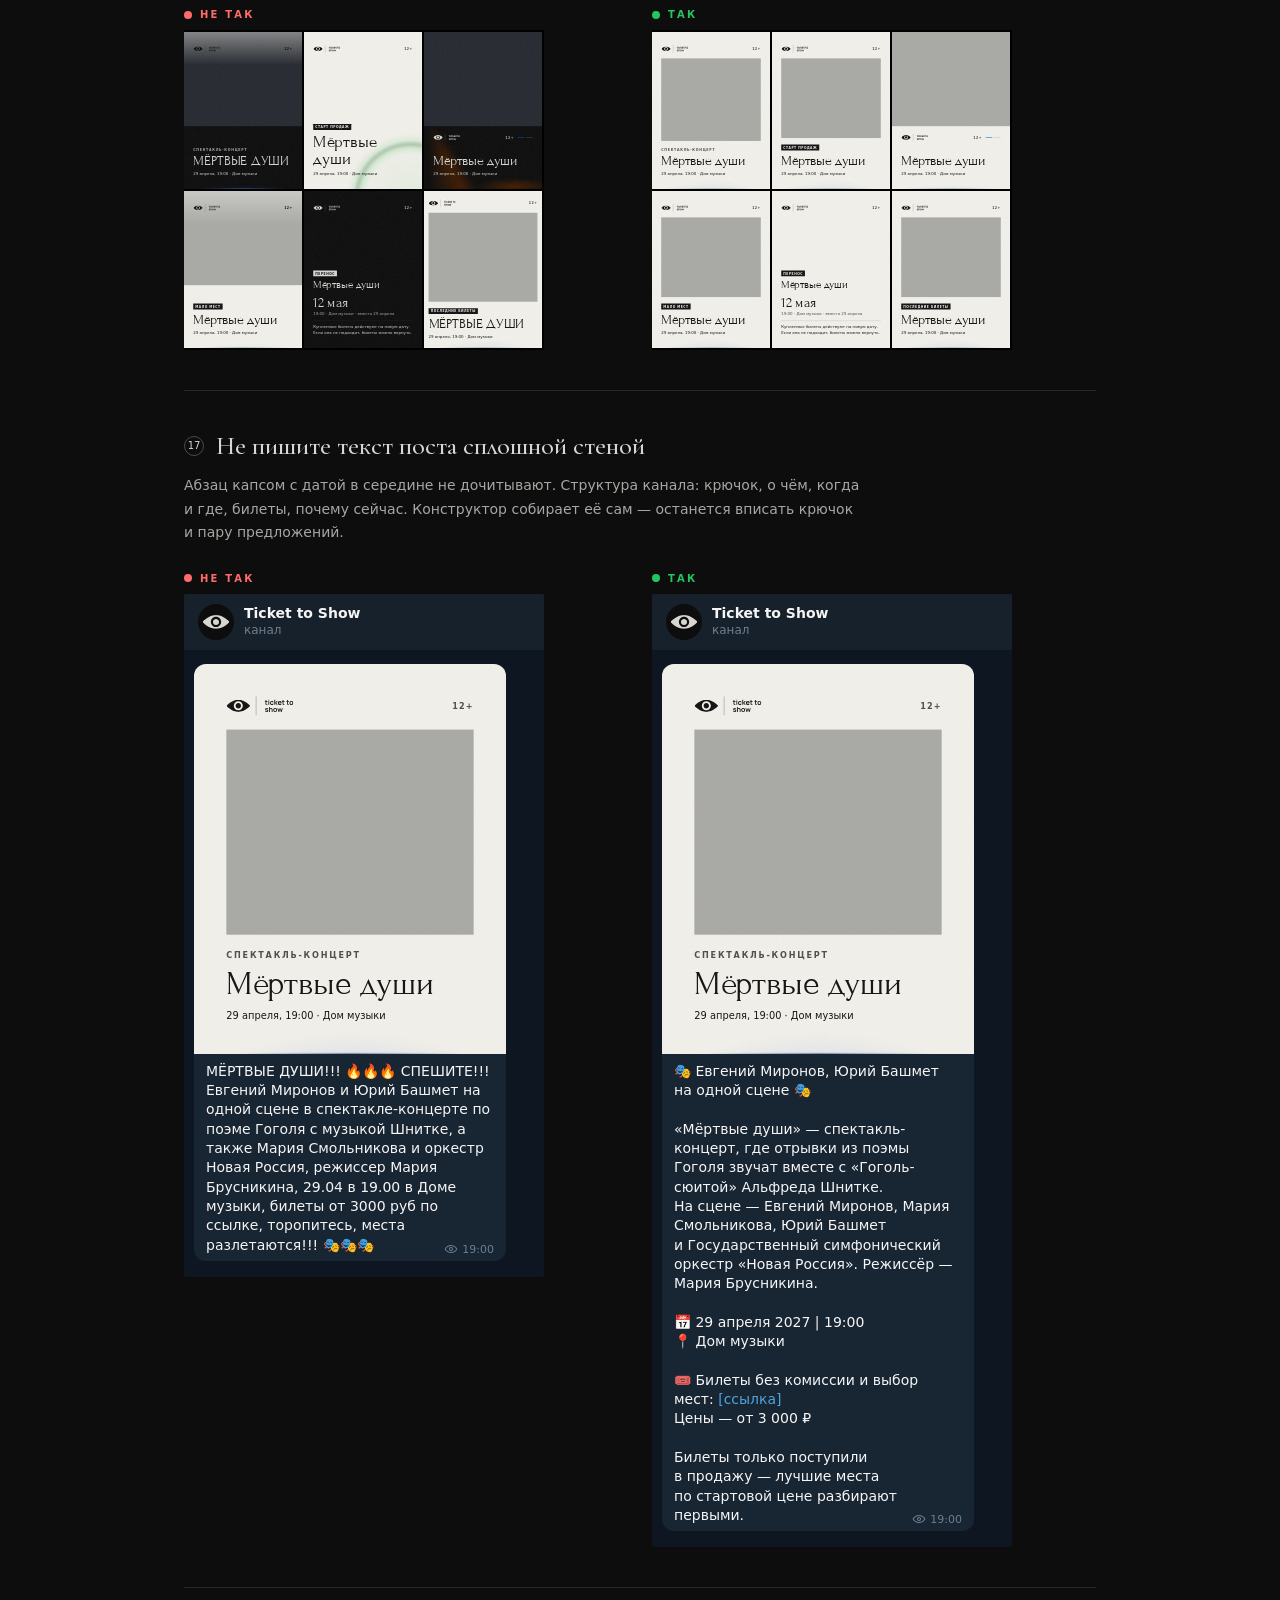
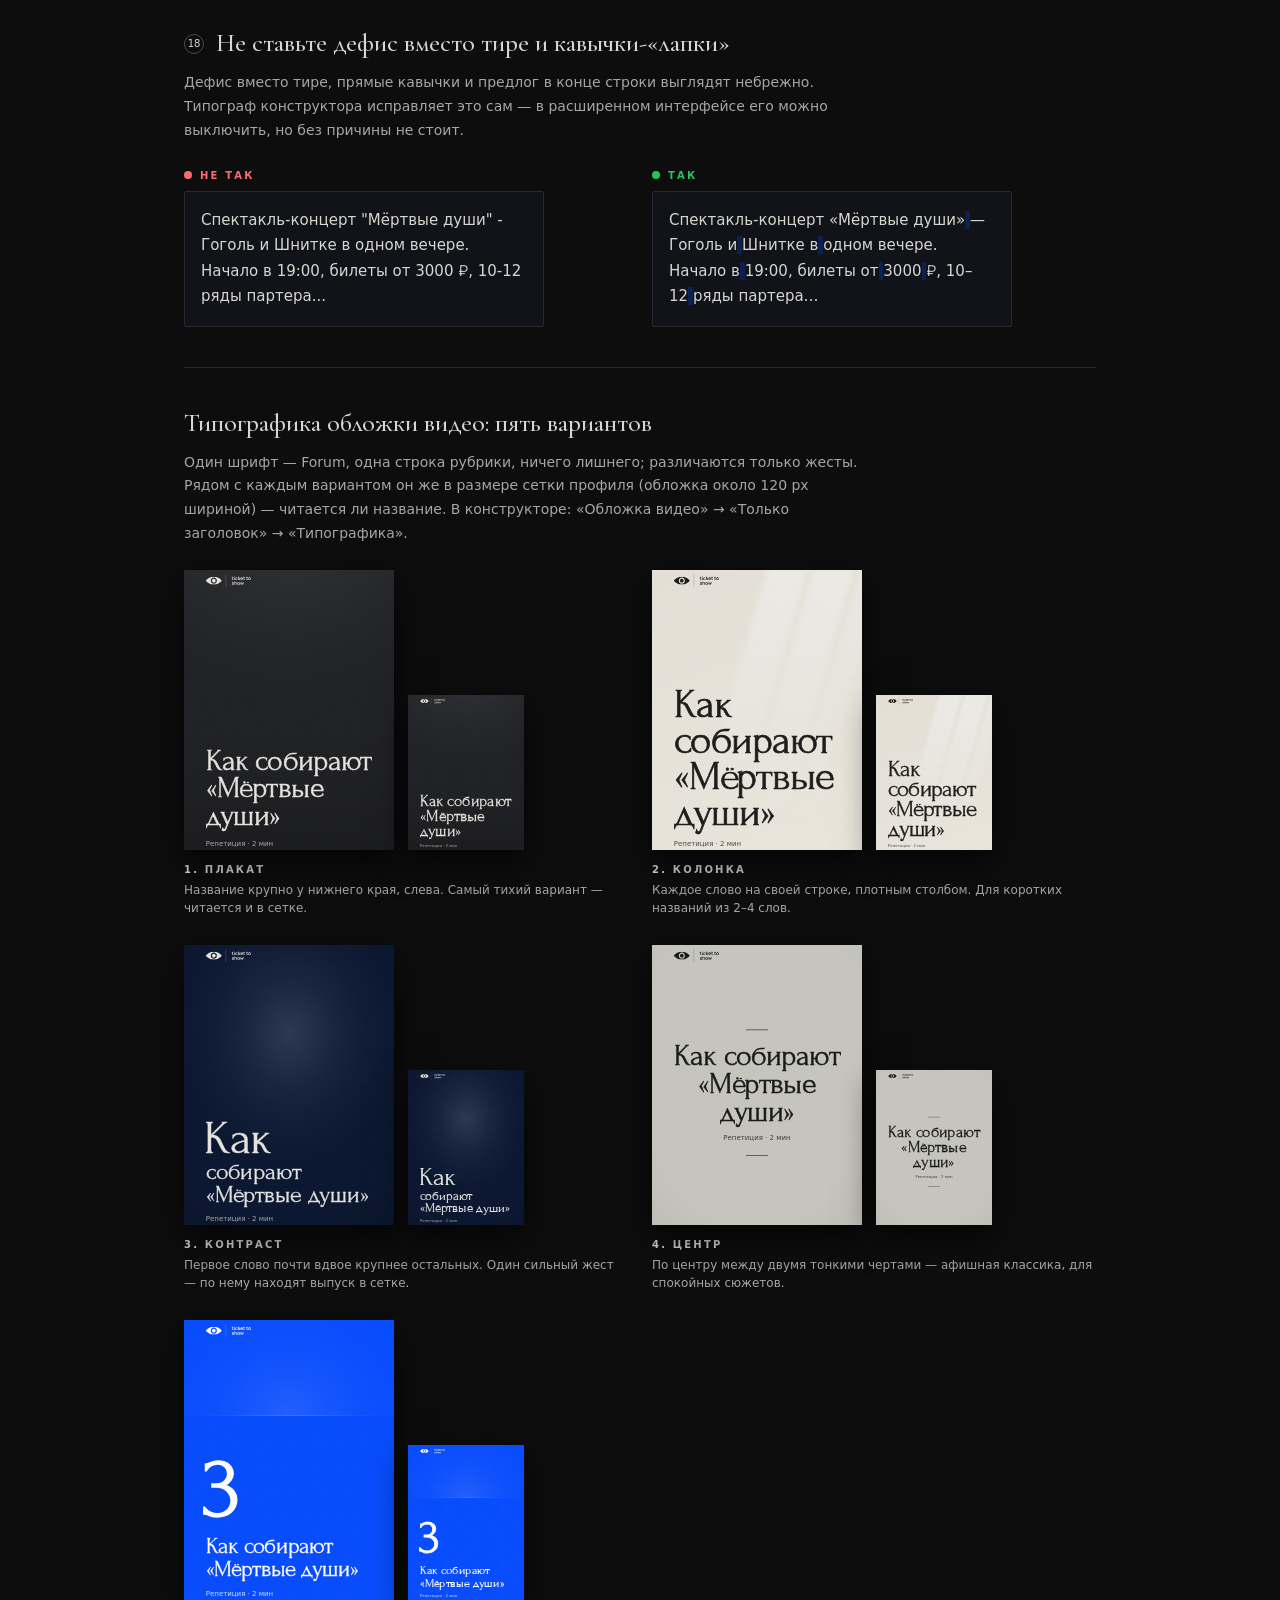
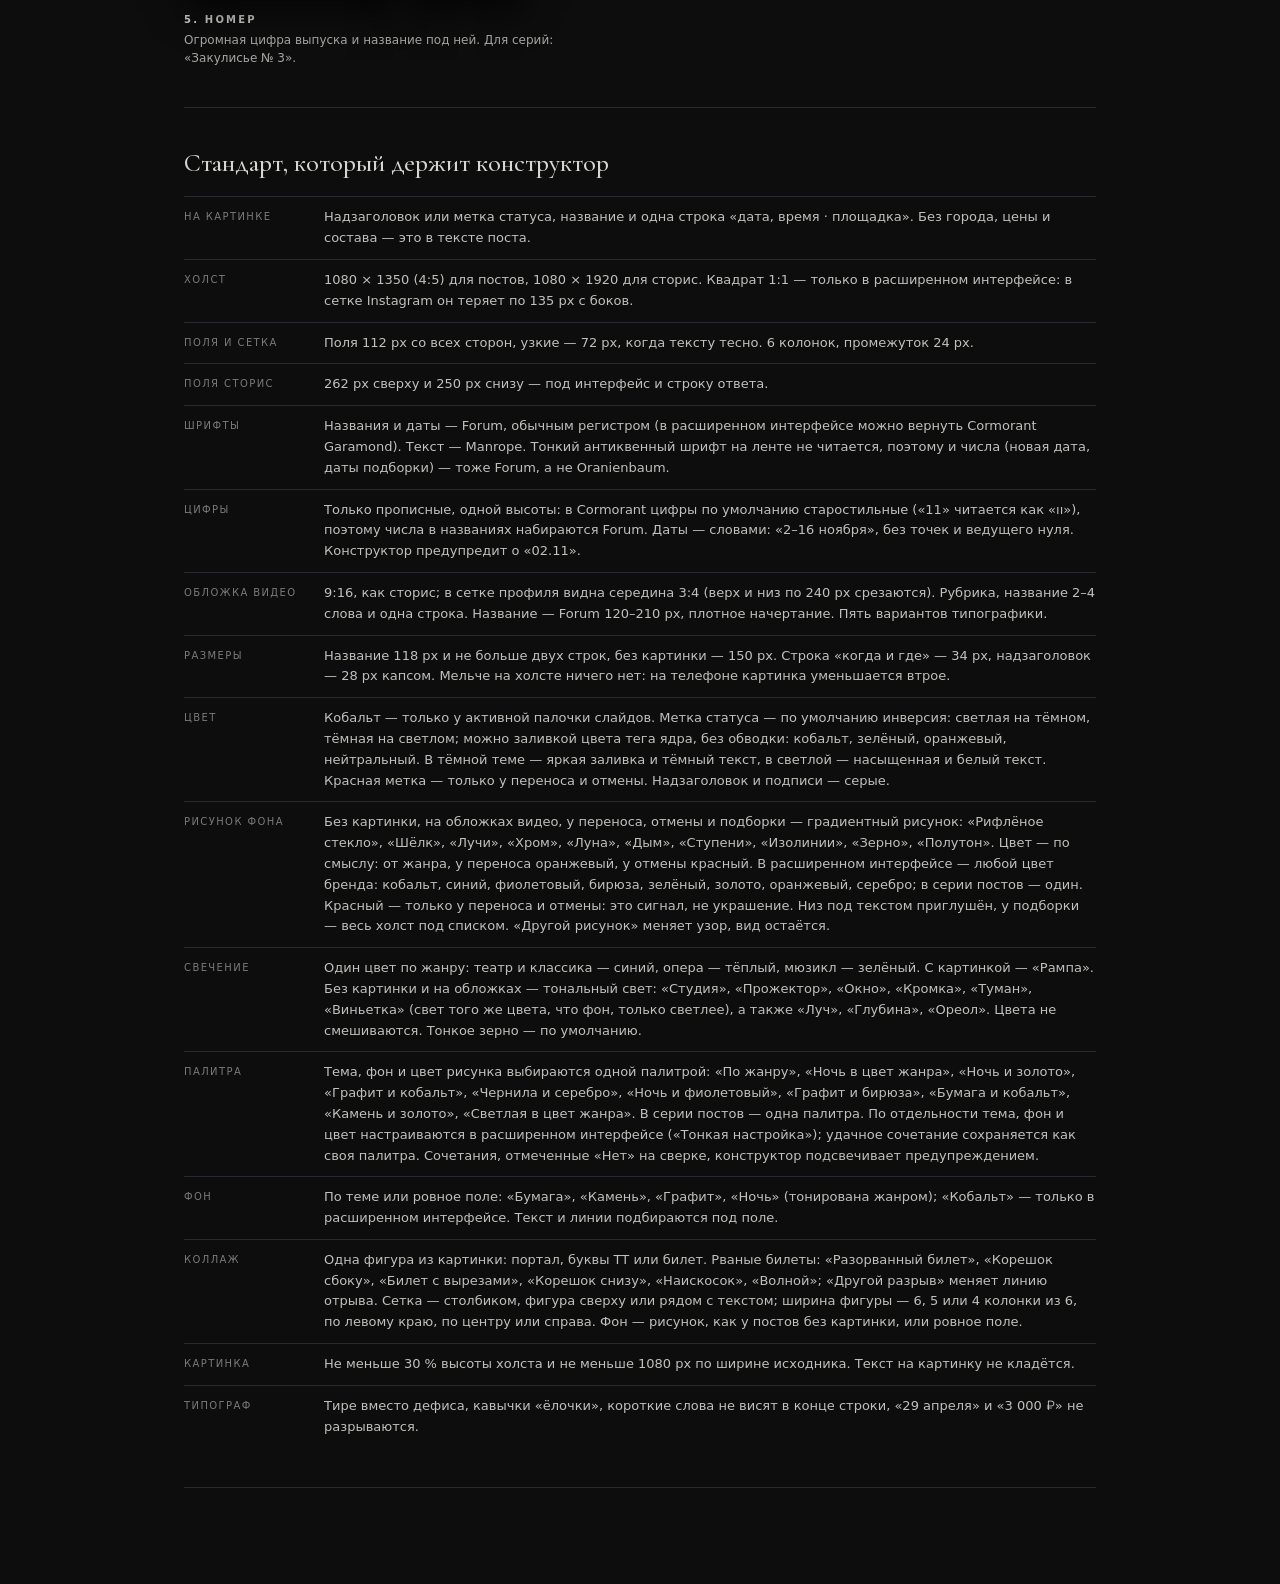
==== commit 58c3eb25: "feat(mark): solid status badge in core tag hues, no outline Co-Authored-By: Claude Opus 5.5 <noreply" ====
--- a/guide.html
+++ b/guide.html
@@ -46,7 +46,7 @@
       <tr><th>Цифры</th><td>Только прописные, одной высоты: в Cormorant цифры по умолчанию старостильные («11» читается как «ıı»), поэтому числа в названиях набираются Forum. Даты — словами: «2–16 ноября», без точек и ведущего нуля. Конструктор предупредит о «02.11».</td></tr>
       <tr><th>Обложка видео</th><td>9:16, как сторис; в сетке профиля видна середина 3:4 (верх и низ по 240 px срезаются). Рубрика, название 2–4 слова и одна строка. Название — Forum 120–210 px, плотное начертание. Пять вариантов типографики.</td></tr>
       <tr><th>Размеры</th><td>Название 118 px и не больше двух строк, без картинки — 150 px. Строка «когда и где» — 34 px, надзаголовок — 28 px капсом. Мельче на холсте ничего нет: на телефоне картинка уменьшается втрое.</td></tr>
-      <tr><th>Цвет</th><td>Кобальт — только у активной палочки слайдов. Метка статуса — по умолчанию инверсия: светлая на тёмном, тёмная на светлом; можно тегом ядра: кобальт, зелёный, оранжевый, нейтральный — те же цвета, что у тегов на сайте. Красная метка — только у переноса и отмены. Надзаголовок и подписи — серые.</td></tr>
+      <tr><th>Цвет</th><td>Кобальт — только у активной палочки слайдов. Метка статуса — по умолчанию инверсия: светлая на тёмном, тёмная на светлом; можно заливкой цвета тега ядра, без обводки: кобальт, зелёный, оранжевый, нейтральный. В тёмной теме — яркая заливка и тёмный текст, в светлой — насыщенная и белый текст. Красная метка — только у переноса и отмены. Надзаголовок и подписи — серые.</td></tr>
       <tr><th>Рисунок фона</th><td>Без картинки, на обложках видео, у переноса, отмены и подборки — градиентный рисунок: «Рифлёное стекло», «Шёлк», «Лучи», «Хром», «Луна», «Дым», «Ступени», «Изолинии», «Зерно», «Полутон». Цвет — по смыслу: от жанра, у переноса оранжевый, у отмены красный. В расширенном интерфейсе — любой цвет бренда: кобальт, синий, фиолетовый, бирюза, зелёный, золото, оранжевый, серебро; в серии постов — один. Красный — только у переноса и отмены: это сигнал, не украшение. Низ под текстом приглушён, у подборки — весь холст под списком. «Другой рисунок» меняет узор, вид остаётся.</td></tr>
       <tr><th>Свечение</th><td>Один цвет по жанру: театр и классика — синий, опера — тёплый, мюзикл — зелёный. С картинкой — «Рампа». Без картинки и на обложках — тональный свет: «Студия», «Прожектор», «Окно», «Кромка», «Туман», «Виньетка» (свет того же цвета, что фон, только светлее), а также «Луч», «Глубина», «Ореол». Цвета не смешиваются. Тонкое зерно — по умолчанию.</td></tr>
       <tr><th>Палитра</th><td>Тема, фон и цвет рисунка выбираются одной палитрой: «По жанру», «Ночь в цвет жанра», «Ночь и золото», «Графит и кобальт», «Чернила и серебро», «Ночь и фиолетовый», «Графит и бирюза», «Бумага и кобальт», «Камень и золото», «Светлая в цвет жанра». В серии постов — одна палитра. По отдельности тема, фон и цвет настраиваются в расширенном интерфейсе («Тонкая настройка»); удачное сочетание сохраняется как своя палитра. Сочетания, отмеченные «Нет» на сверке, конструктор подсвечивает предупреждением.</td></tr>
--- a/canvas-plus.css
+++ b/canvas-plus.css
@@ -219,6 +219,7 @@
   --tag-o-bg: #221408; --tag-o-fg: #FB923C; --tag-o-bd: #442810;
   --tag-r-bg: #220A0A; --tag-r-fg: #F87171; --tag-r-bd: #441414;
   --tag-d-bg: #191C22; --tag-d-fg: #8A8A88; --tag-d-bd: #262930;
+  --mark-ink: #0D0D0D;   /* текст на заливной метке: тёмный на ярком */
 }
 .smm-canvas--light {
   --tag-accent-bg: #EAF0FF; --tag-accent-fg: #0436B6; --tag-accent-bd: #B8C9F0;
@@ -226,9 +227,10 @@
   --tag-o-bg: #FFEDD5; --tag-o-fg: #C2410C; --tag-o-bd: #FED7AA;
   --tag-r-bg: #FEE2E2; --tag-r-fg: #DC2626; --tag-r-bd: #FCA5A5;
   --tag-d-bg: #F2F1EB; --tag-d-fg: #6A6A68; --tag-d-bd: #E2E1DA;
-}
-.smm-canvas.bx-mark-accent  .smm-mark { background: var(--tag-accent-bg); color: var(--tag-accent-fg); box-shadow: inset 0 0 0 2px var(--tag-accent-bd); }
-.smm-canvas.bx-mark-green   .smm-mark { background: var(--tag-g-bg); color: var(--tag-g-fg); box-shadow: inset 0 0 0 2px var(--tag-g-bd); }
-.smm-canvas.bx-mark-orange  .smm-mark { background: var(--tag-o-bg); color: var(--tag-o-fg); box-shadow: inset 0 0 0 2px var(--tag-o-bd); }
-.smm-canvas.bx-mark-red     .smm-mark { background: var(--tag-r-bg); color: var(--tag-r-fg); box-shadow: inset 0 0 0 2px var(--tag-r-bd); }
-.smm-canvas.bx-mark-default .smm-mark { background: var(--tag-d-bg); color: var(--tag-d-fg); box-shadow: inset 0 0 0 2px var(--tag-d-bd); }
+  --mark-ink: #FFFFFF;   /* светлая тема: белый на насыщенном */
+}
+.smm-canvas.bx-mark-accent  .smm-mark { background: var(--tag-accent-fg); color: var(--mark-ink); box-shadow: none; }
+.smm-canvas.bx-mark-green   .smm-mark { background: var(--tag-g-fg); color: var(--mark-ink); box-shadow: none; }
+.smm-canvas.bx-mark-orange  .smm-mark { background: var(--tag-o-fg); color: var(--mark-ink); box-shadow: none; }
+.smm-canvas.bx-mark-red     .smm-mark { background: var(--tag-r-fg); color: var(--mark-ink); box-shadow: none; }
+.smm-canvas.bx-mark-default .smm-mark { background: var(--tag-d-fg); color: var(--mark-ink); box-shadow: none; }
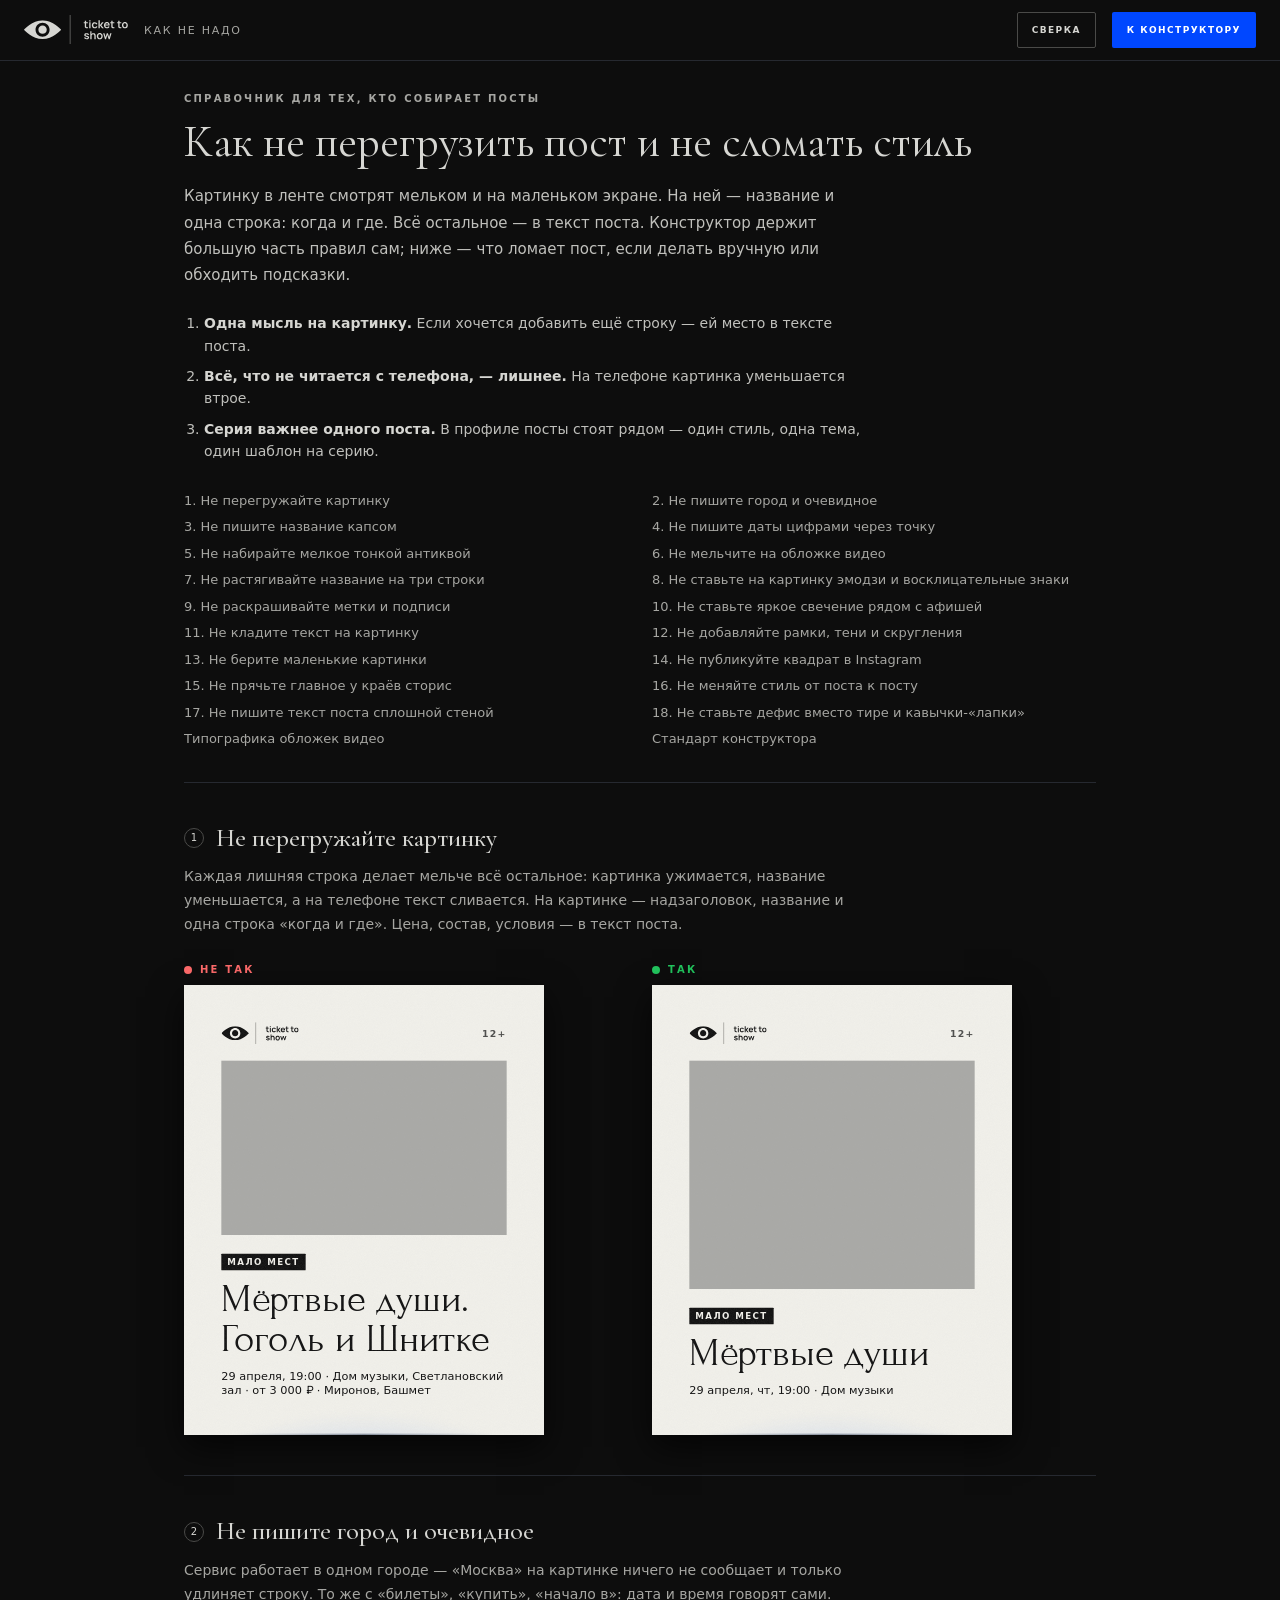
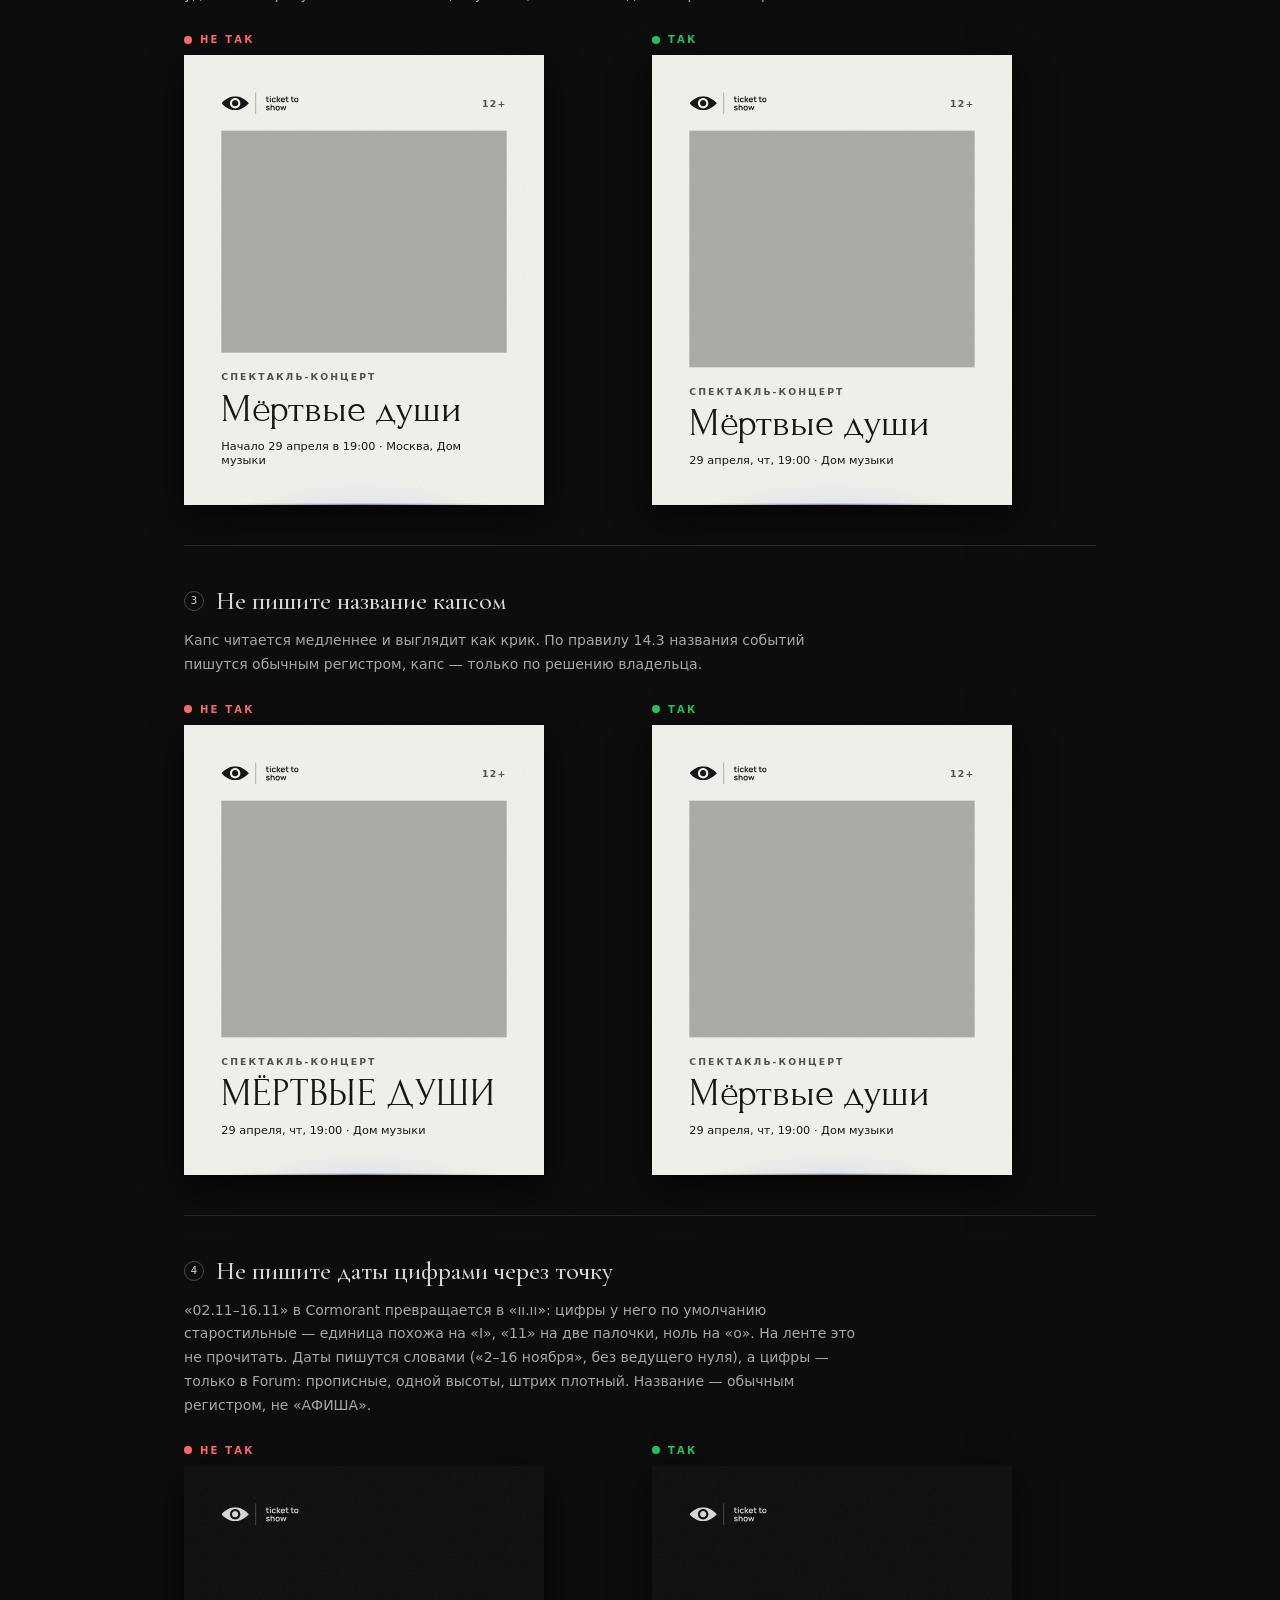
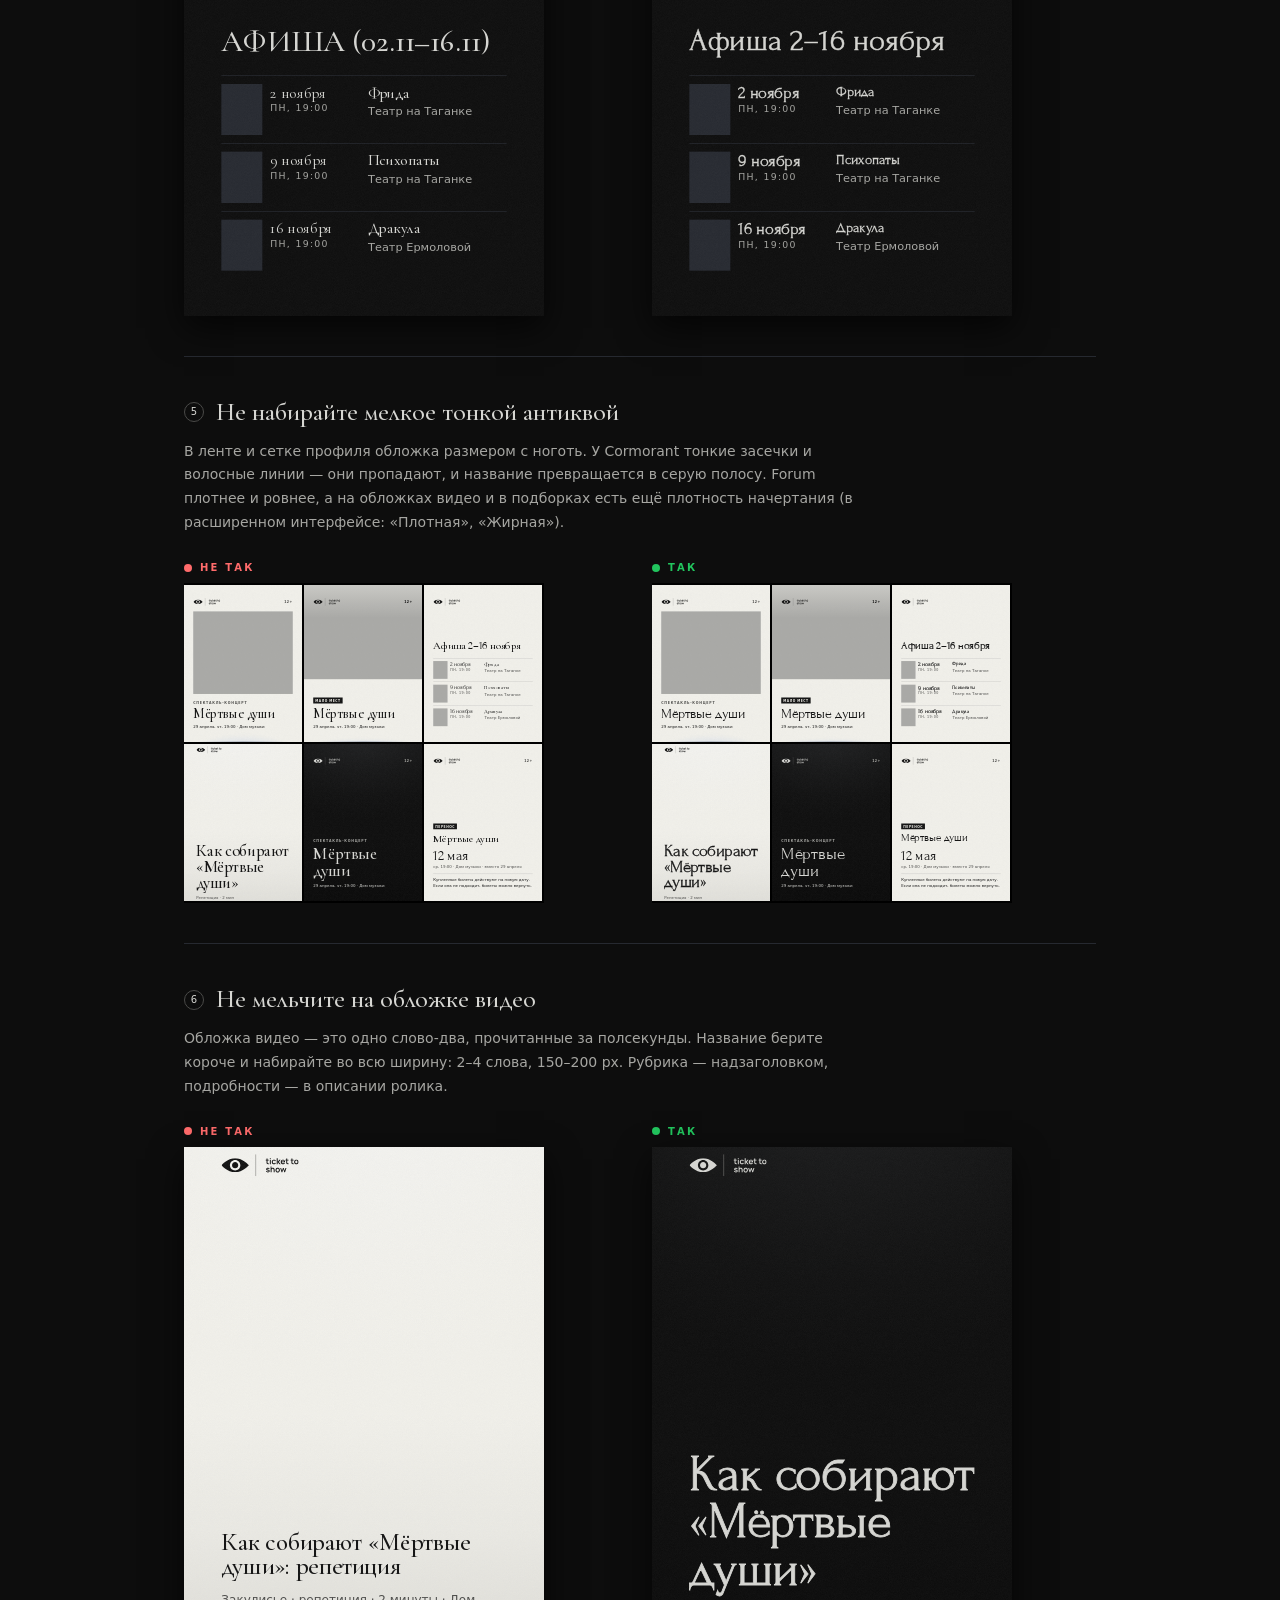
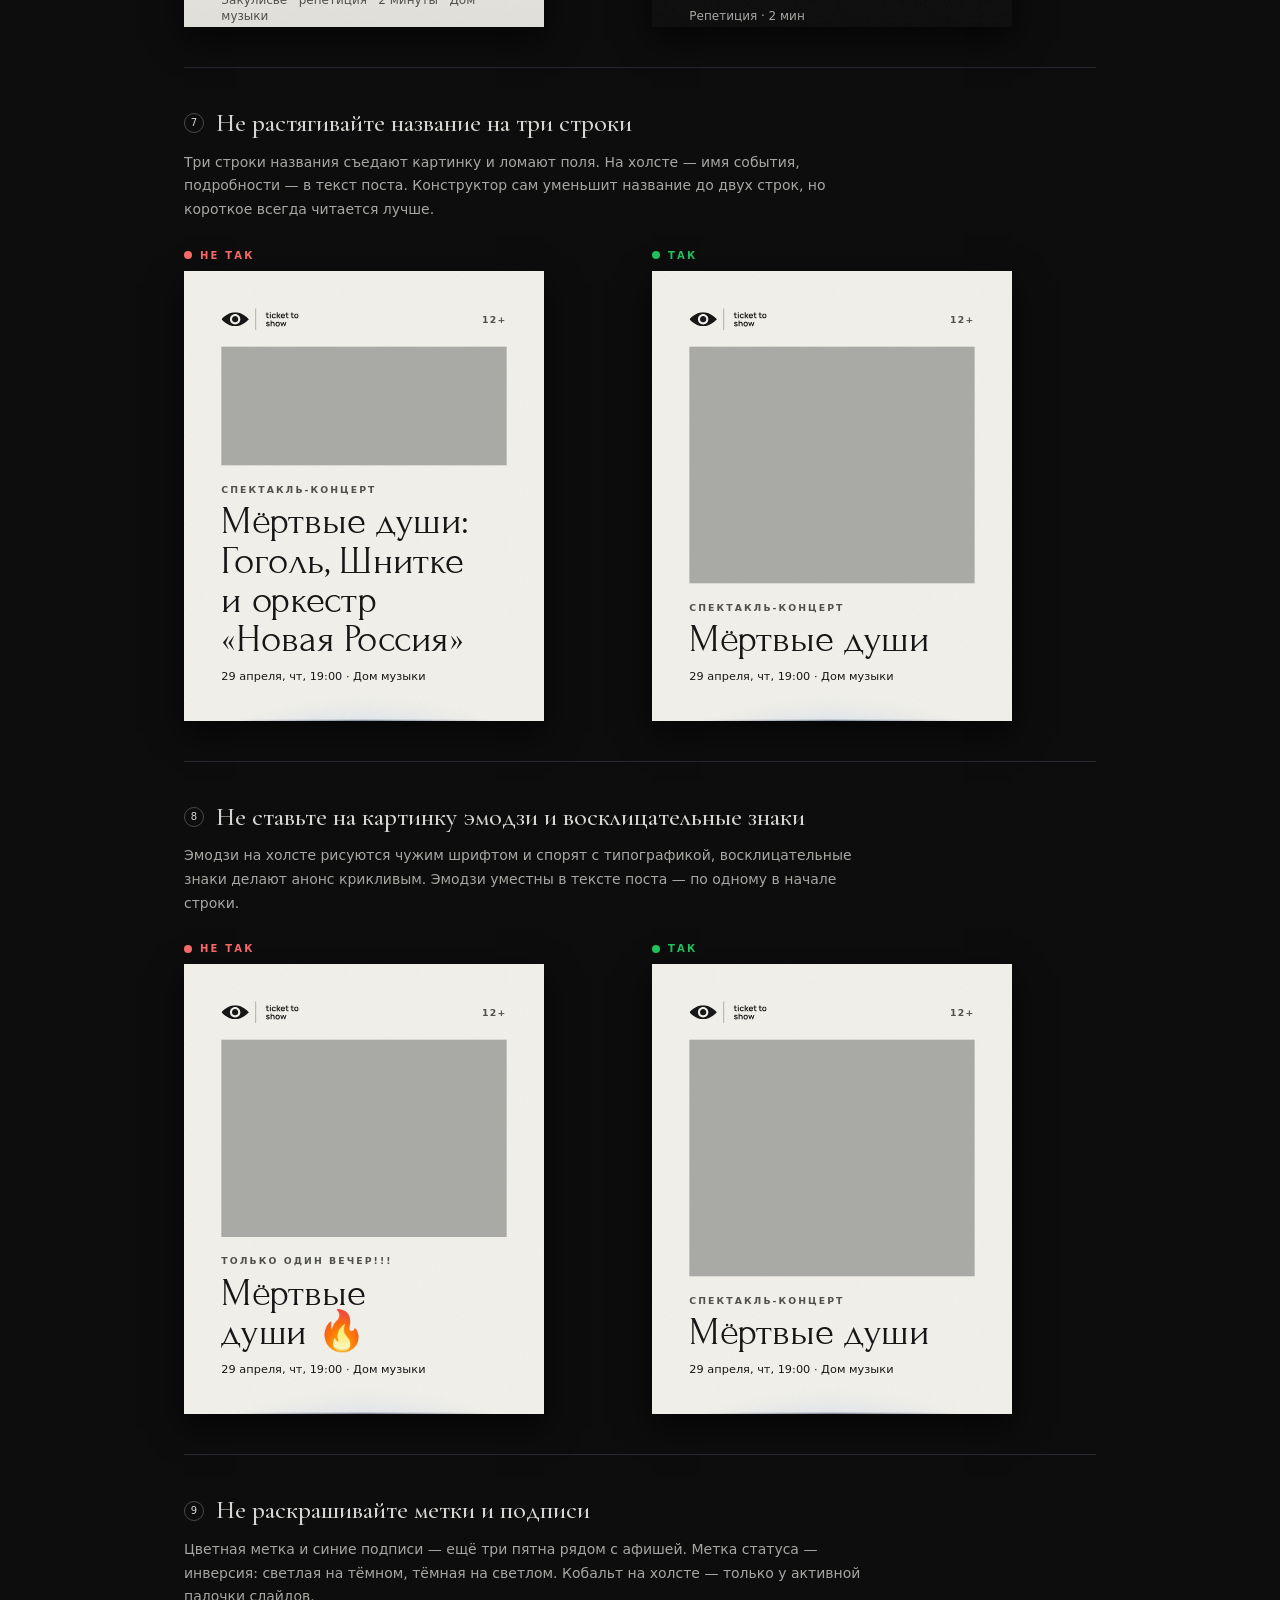
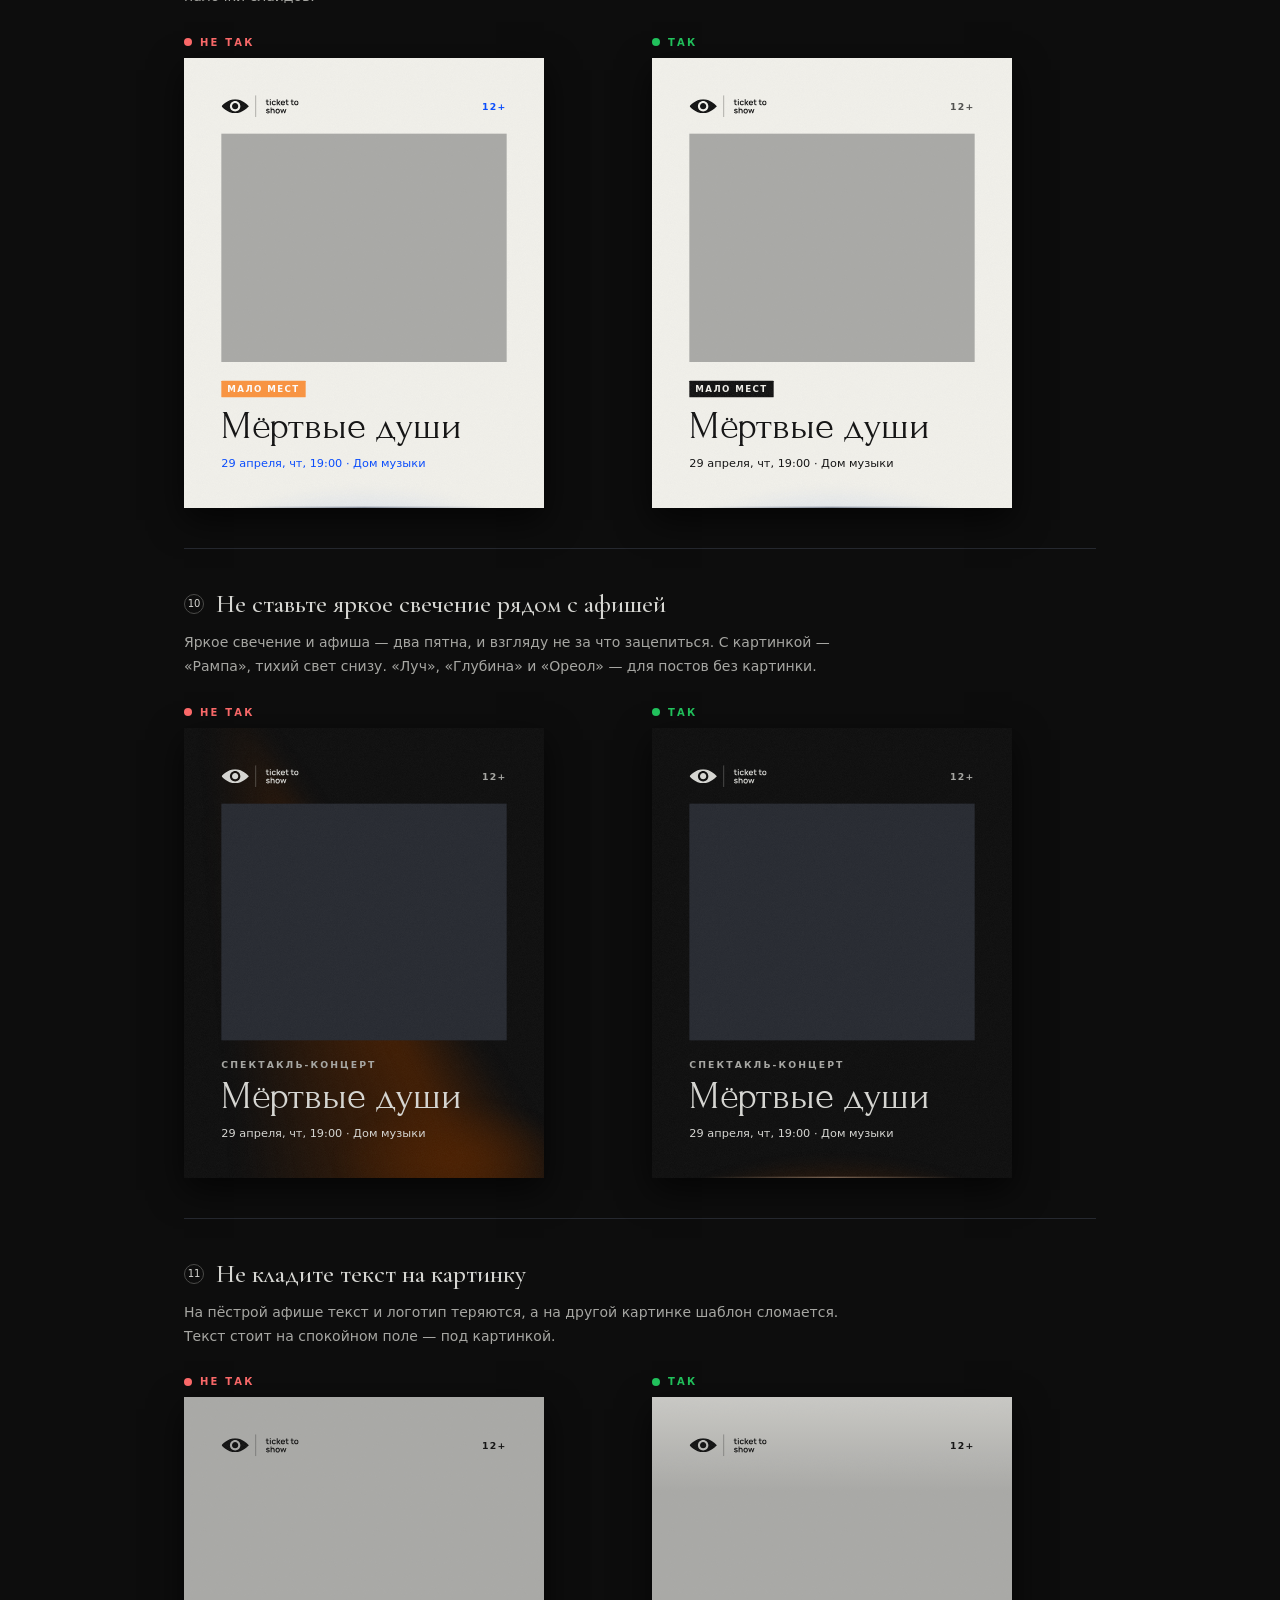
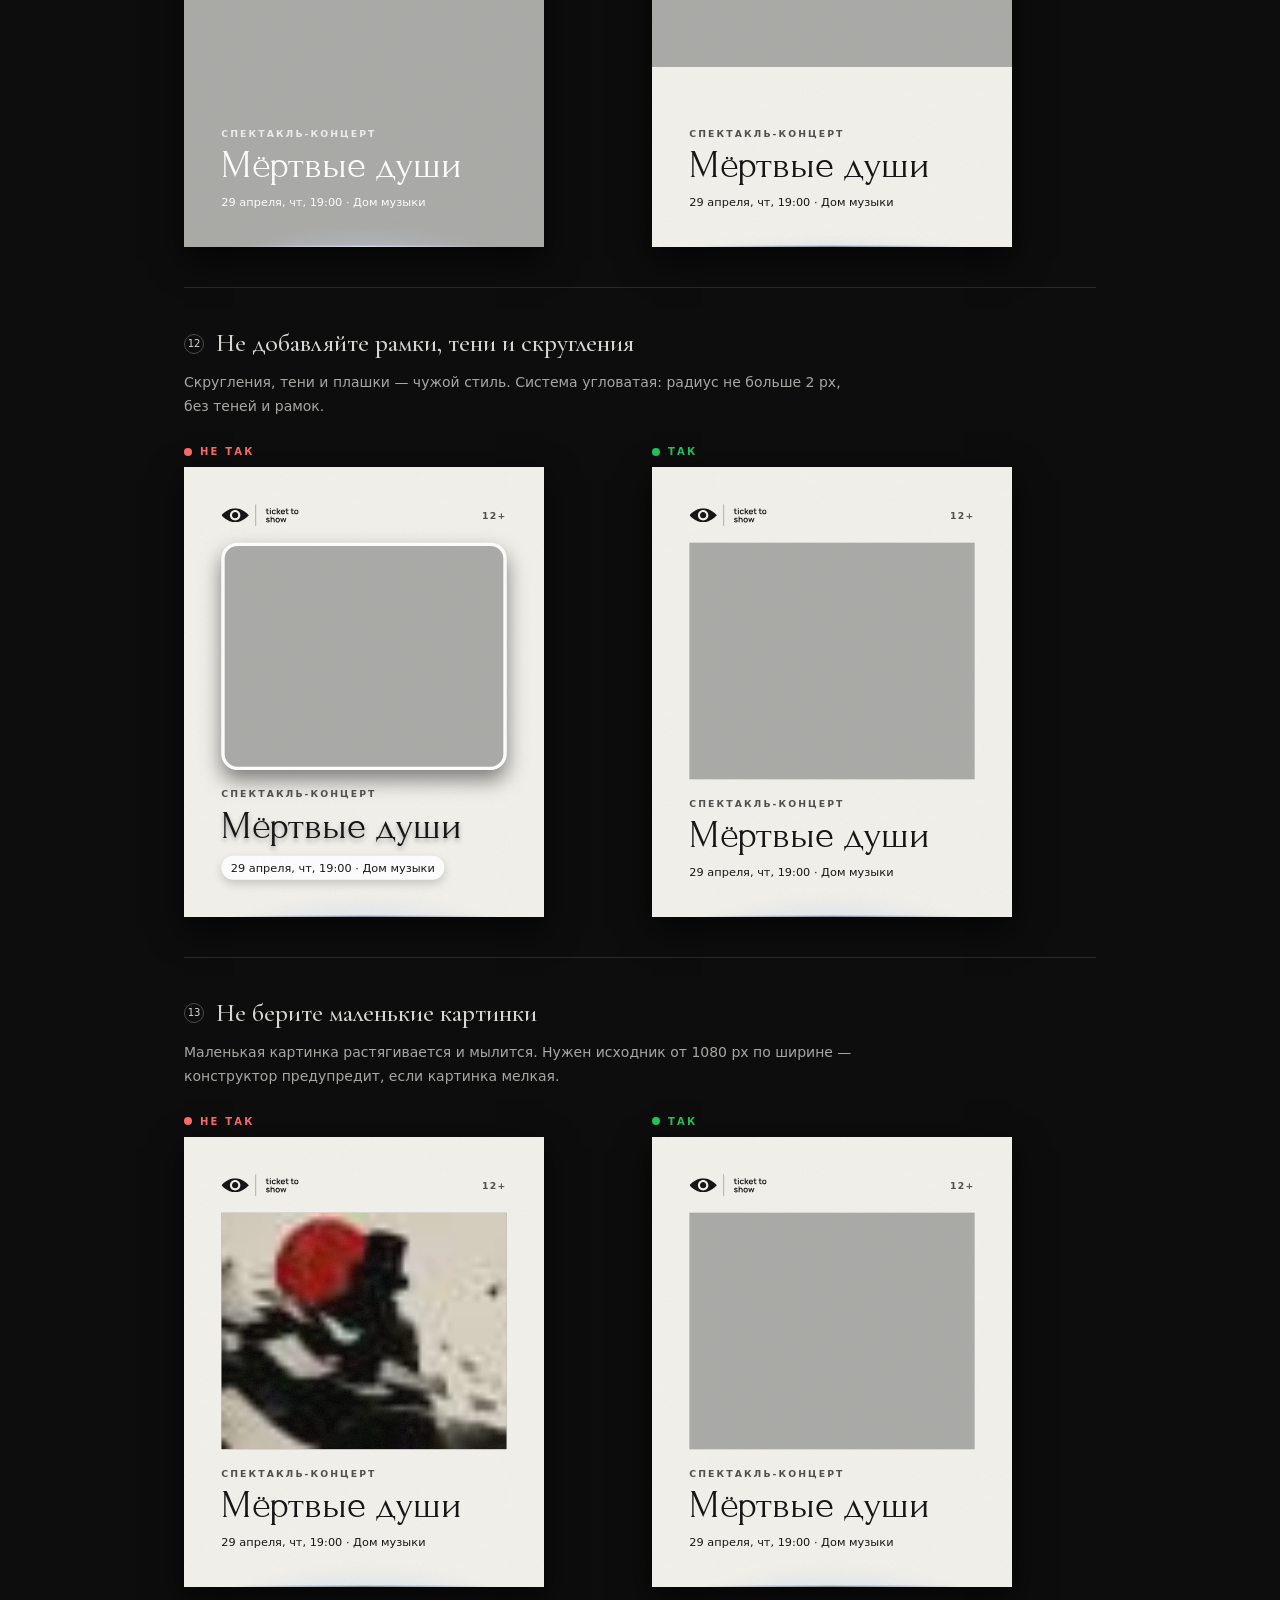
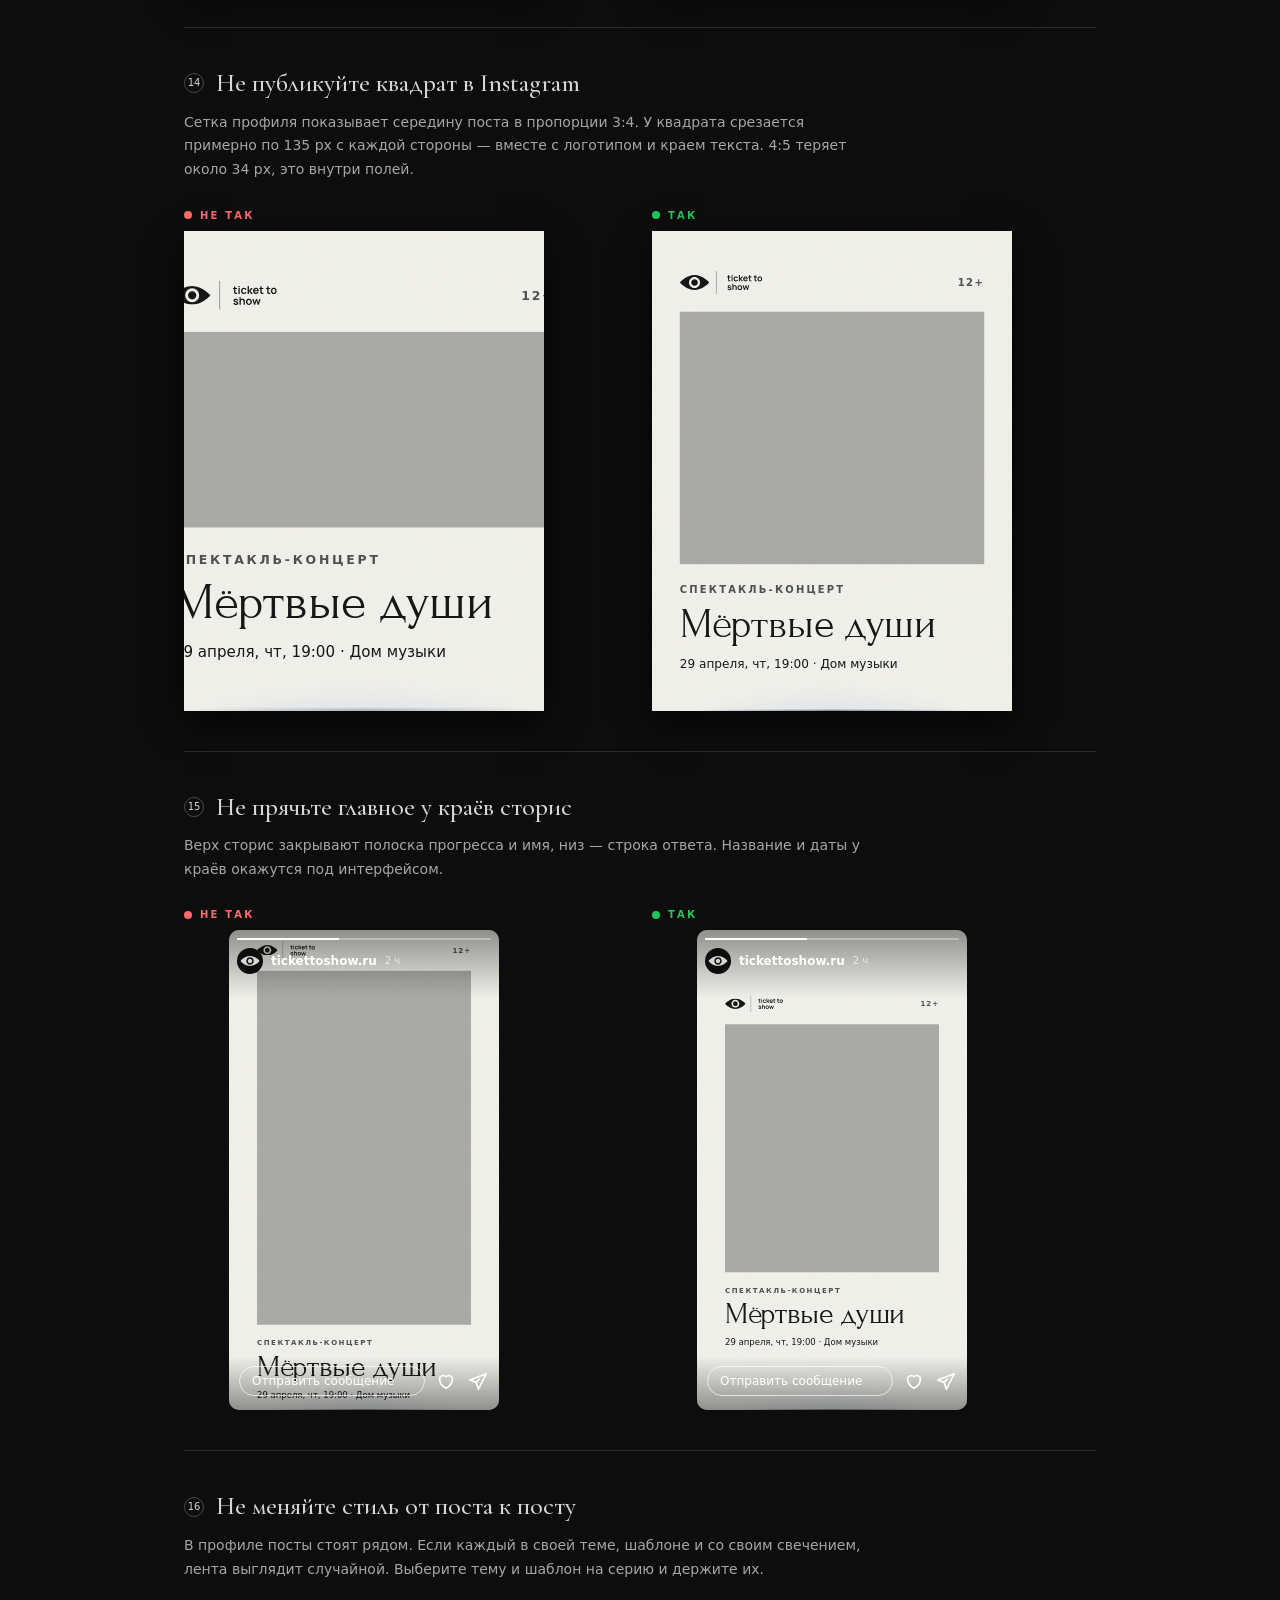
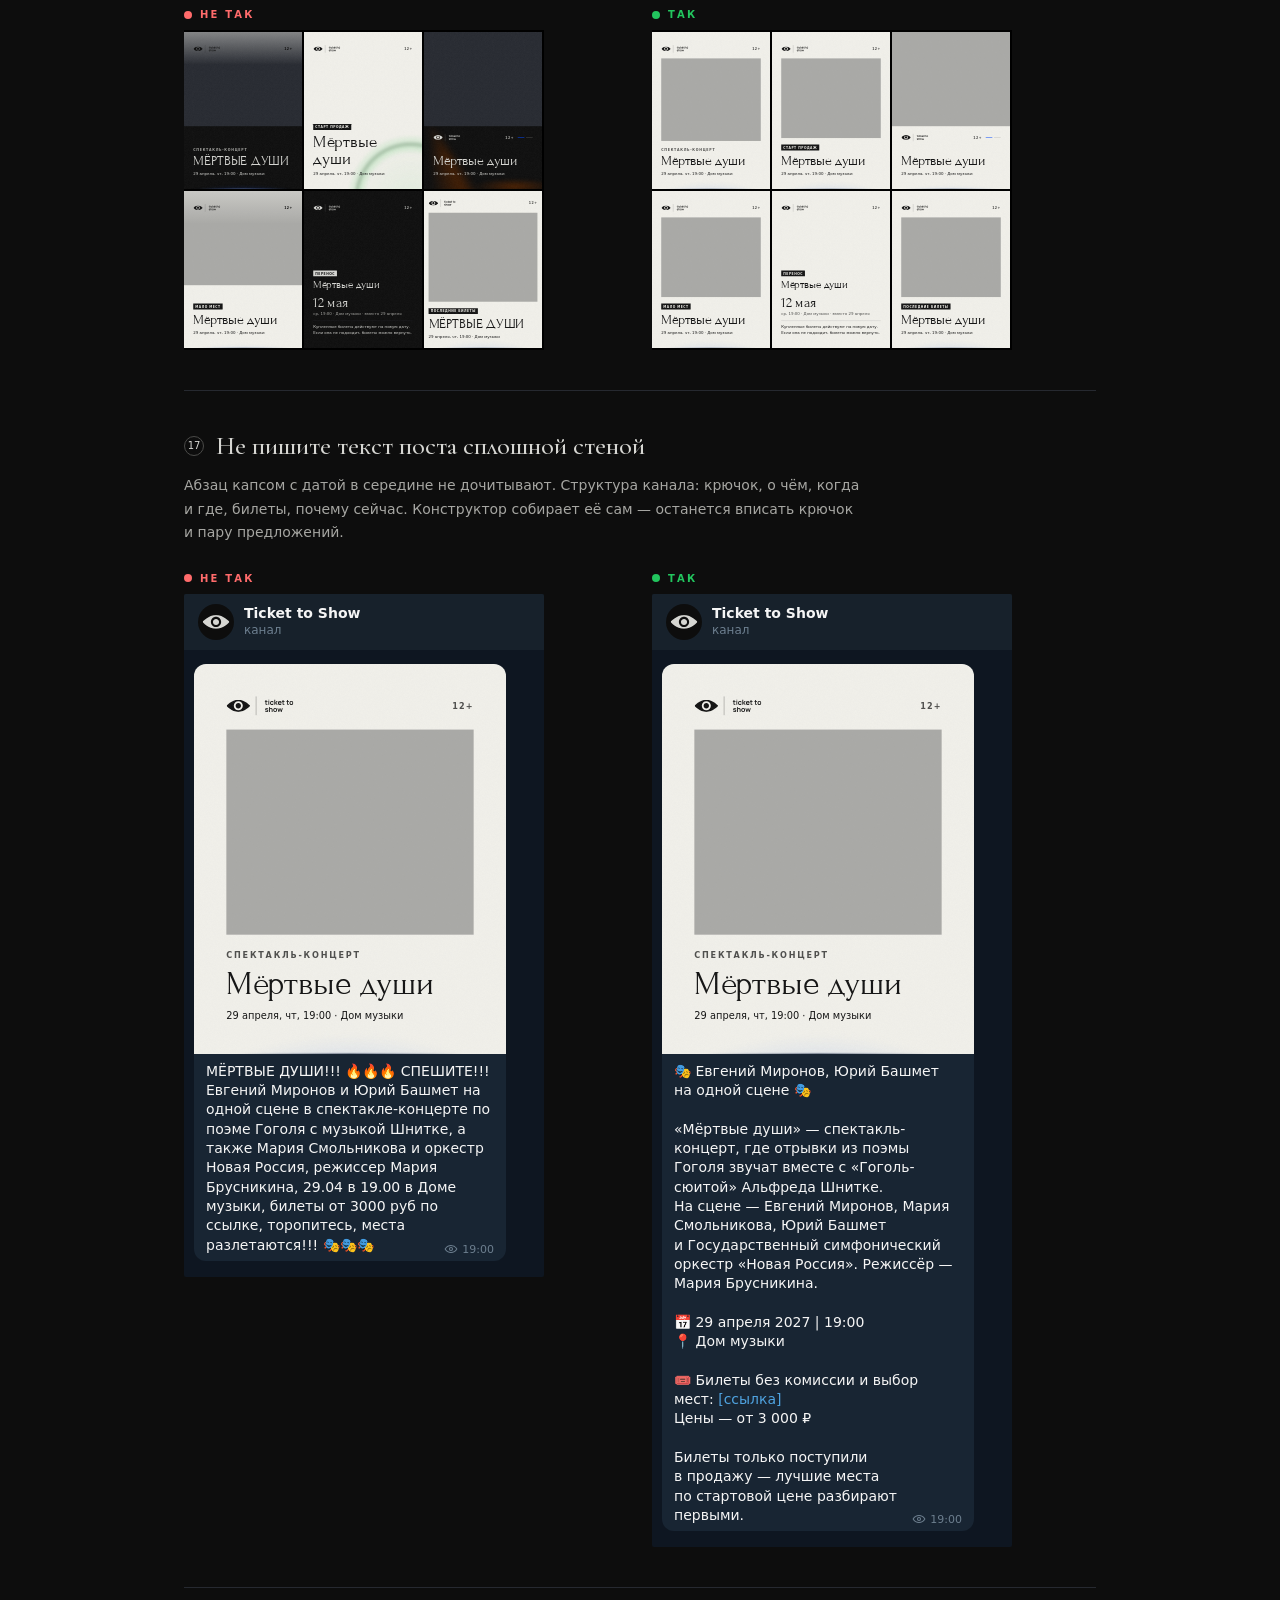
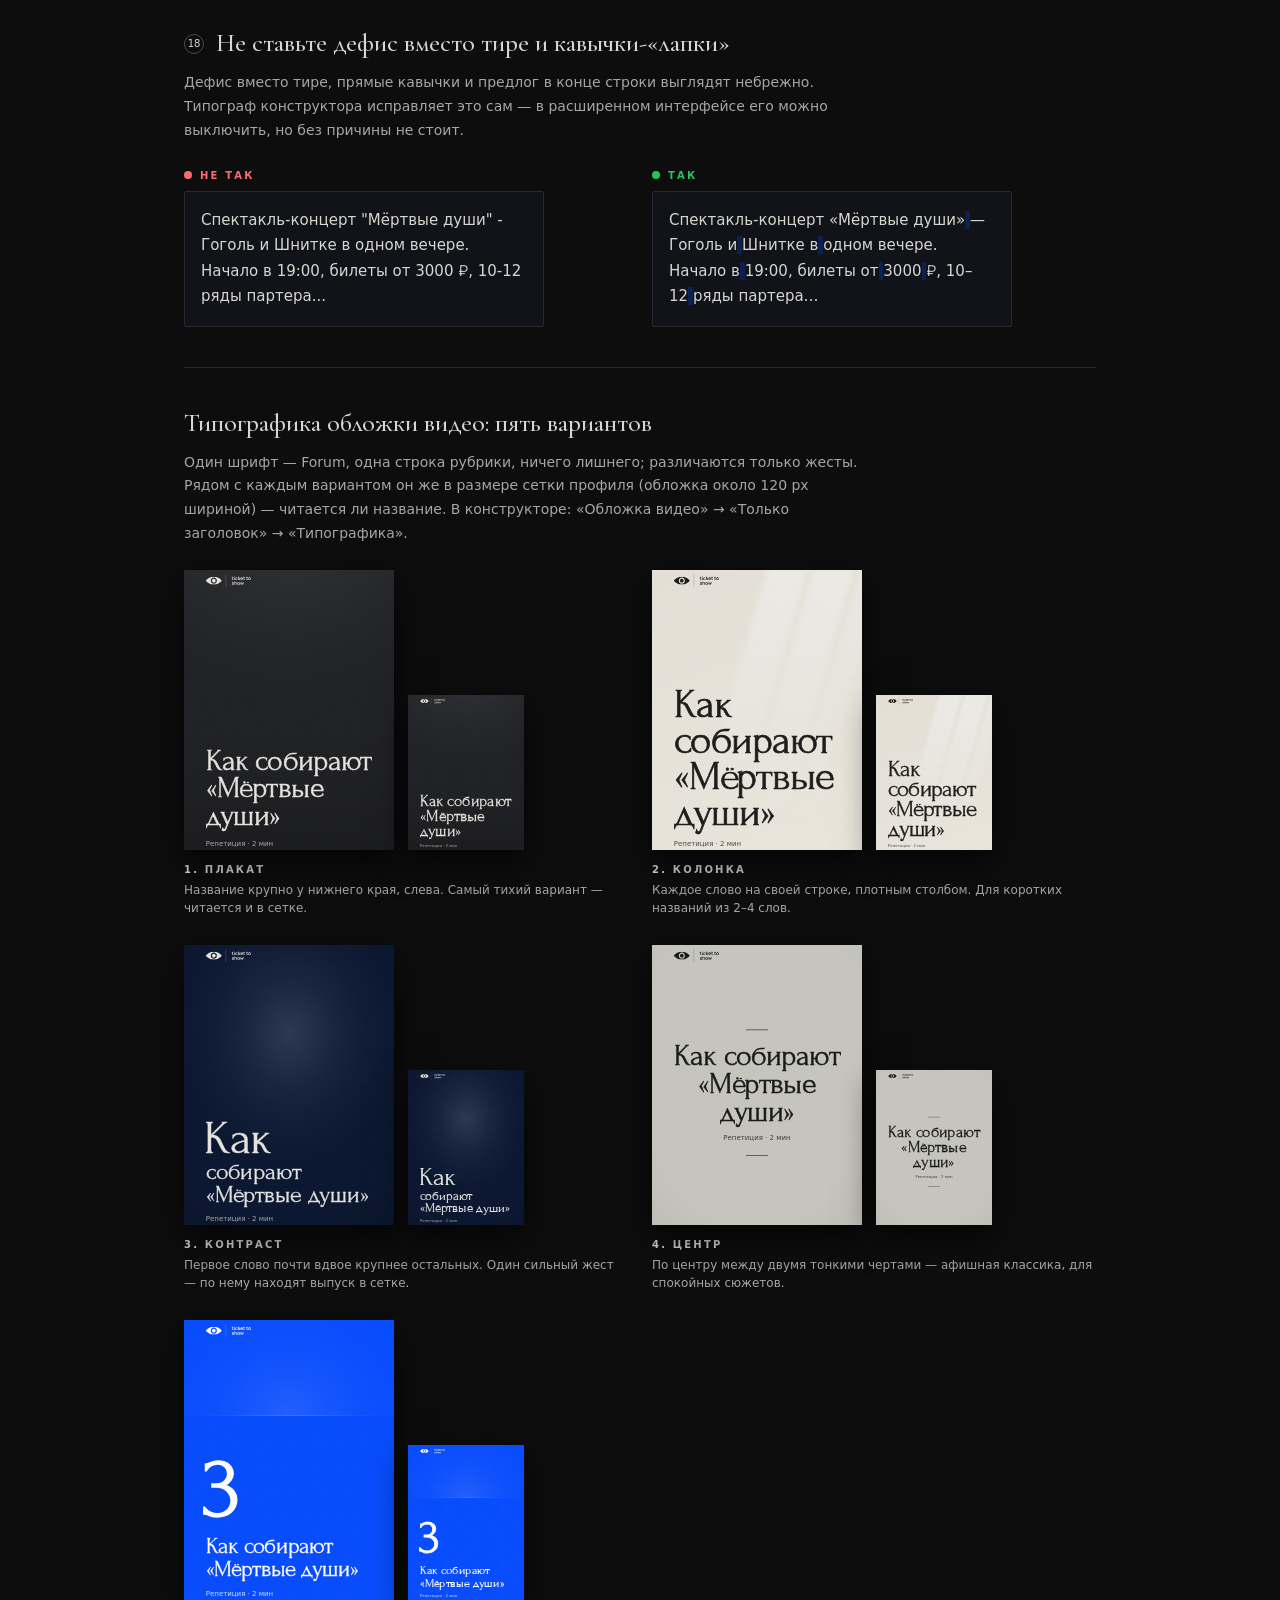
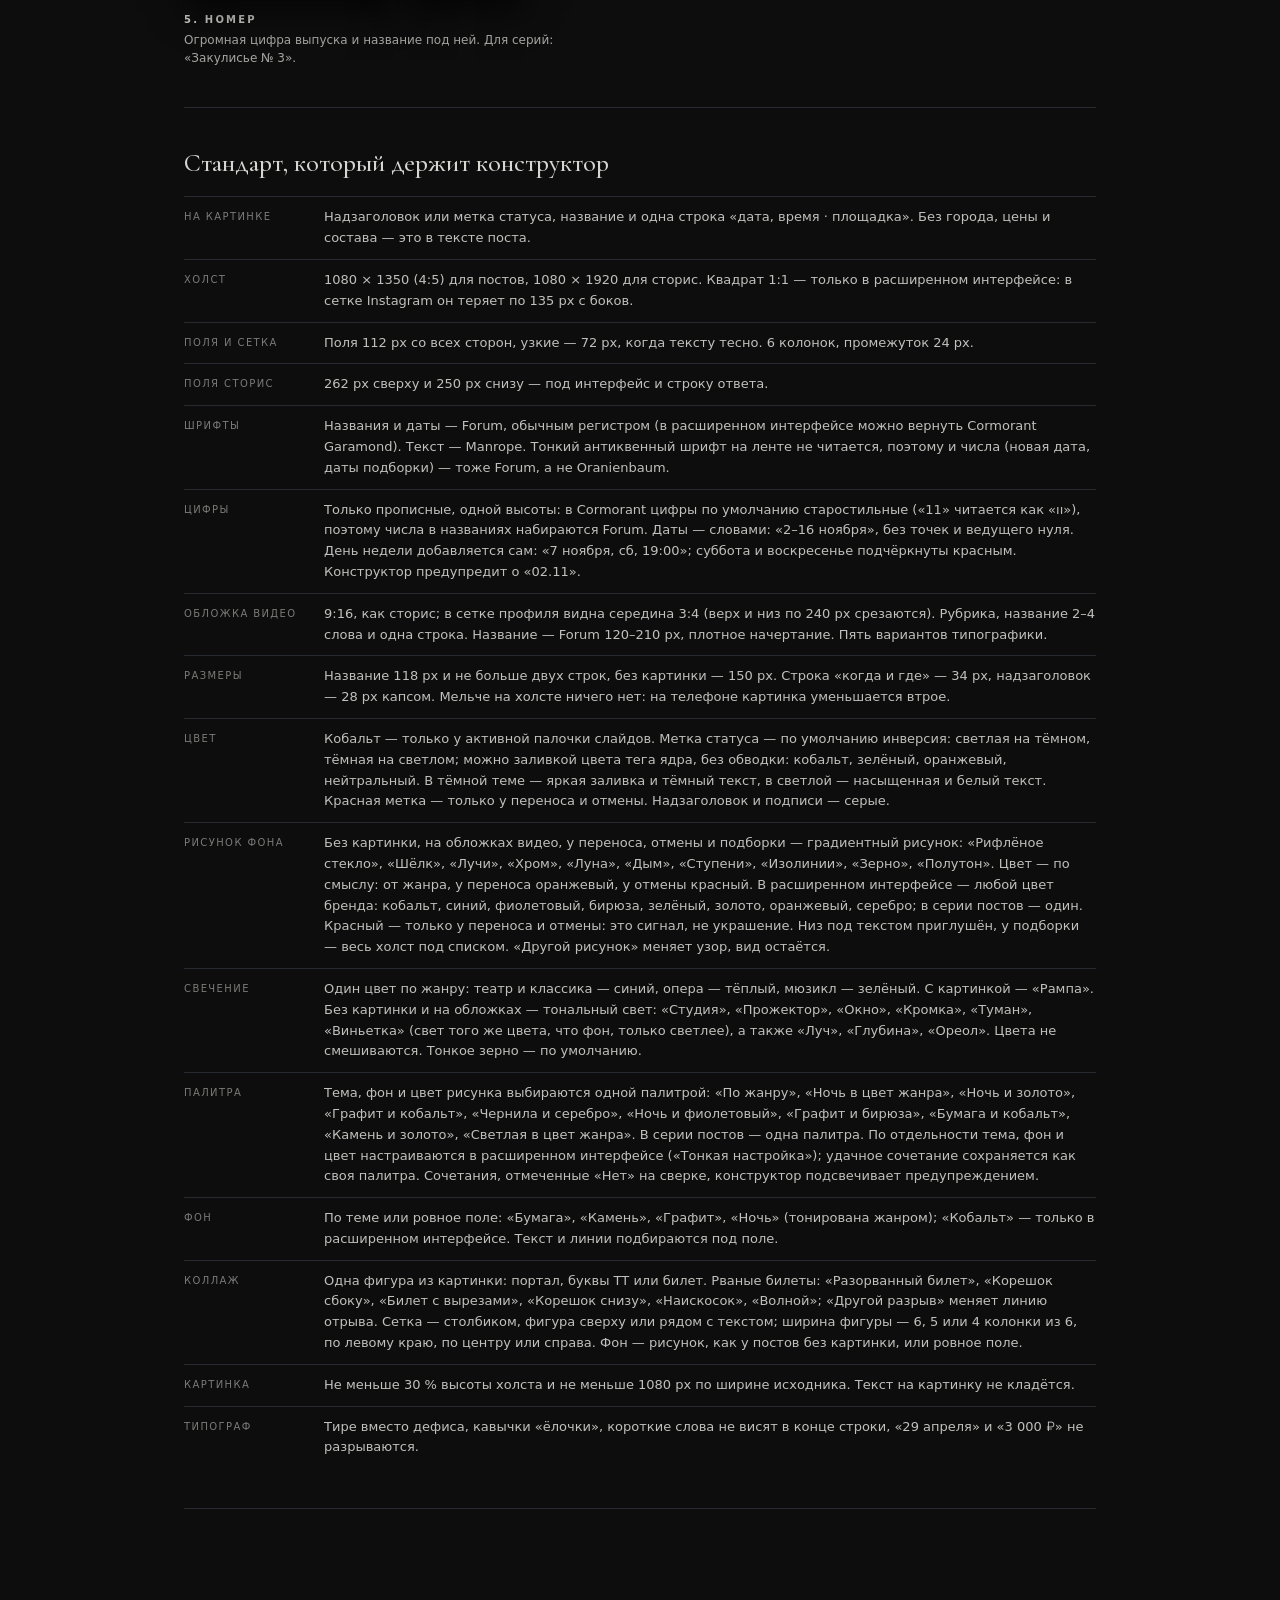
==== commit f3f9aed3: "feat(dates): automatic weekday, weekends underlined in red Co-Authored-By: Claude Opus 5.5 <noreply@" ====
--- a/guide.html
+++ b/guide.html
@@ -43,7 +43,7 @@
       <tr><th>Поля и сетка</th><td>Поля 112 px со всех сторон, узкие — 72 px, когда тексту тесно. 6 колонок, промежуток 24 px.</td></tr>
       <tr><th>Поля сторис</th><td>262 px сверху и 250 px снизу — под интерфейс и строку ответа.</td></tr>
       <tr><th>Шрифты</th><td>Названия и даты — Forum, обычным регистром (в расширенном интерфейсе можно вернуть Cormorant Garamond). Текст — Manrope. Тонкий антиквенный шрифт на ленте не читается, поэтому и числа (новая дата, даты подборки) — тоже Forum, а не Oranienbaum.</td></tr>
-      <tr><th>Цифры</th><td>Только прописные, одной высоты: в Cormorant цифры по умолчанию старостильные («11» читается как «ıı»), поэтому числа в названиях набираются Forum. Даты — словами: «2–16 ноября», без точек и ведущего нуля. Конструктор предупредит о «02.11».</td></tr>
+      <tr><th>Цифры</th><td>Только прописные, одной высоты: в Cormorant цифры по умолчанию старостильные («11» читается как «ıı»), поэтому числа в названиях набираются Forum. Даты — словами: «2–16 ноября», без точек и ведущего нуля. День недели добавляется сам: «7 ноября, сб, 19:00»; суббота и воскресенье подчёркнуты красным. Конструктор предупредит о «02.11».</td></tr>
       <tr><th>Обложка видео</th><td>9:16, как сторис; в сетке профиля видна середина 3:4 (верх и низ по 240 px срезаются). Рубрика, название 2–4 слова и одна строка. Название — Forum 120–210 px, плотное начертание. Пять вариантов типографики.</td></tr>
       <tr><th>Размеры</th><td>Название 118 px и не больше двух строк, без картинки — 150 px. Строка «когда и где» — 34 px, надзаголовок — 28 px капсом. Мельче на холсте ничего нет: на телефоне картинка уменьшается втрое.</td></tr>
       <tr><th>Цвет</th><td>Кобальт — только у активной палочки слайдов. Метка статуса — по умолчанию инверсия: светлая на тёмном, тёмная на светлом; можно заливкой цвета тега ядра, без обводки: кобальт, зелёный, оранжевый, нейтральный. В тёмной теме — яркая заливка и тёмный текст, в светлой — насыщенная и белый текст. Красная метка — только у переноса и отмены. Надзаголовок и подписи — серые.</td></tr>
--- a/canvas-plus.css
+++ b/canvas-plus.css
@@ -234,3 +234,6 @@
 .smm-canvas.bx-mark-orange  .smm-mark { background: var(--tag-o-fg); color: var(--mark-ink); box-shadow: none; }
 .smm-canvas.bx-mark-red     .smm-mark { background: var(--tag-r-fg); color: var(--mark-ink); box-shadow: none; }
 .smm-canvas.bx-mark-default .smm-mark { background: var(--tag-d-fg); color: var(--mark-ink); box-shadow: none; }
+
+/* Выходные в датах: красное подчёркивание цветом тега ядра */
+.smm-canvas .bx-we { text-decoration: underline; text-decoration-color: var(--tag-r-fg); text-decoration-thickness: .1em; text-underline-offset: .22em; text-decoration-skip-ink: none; }
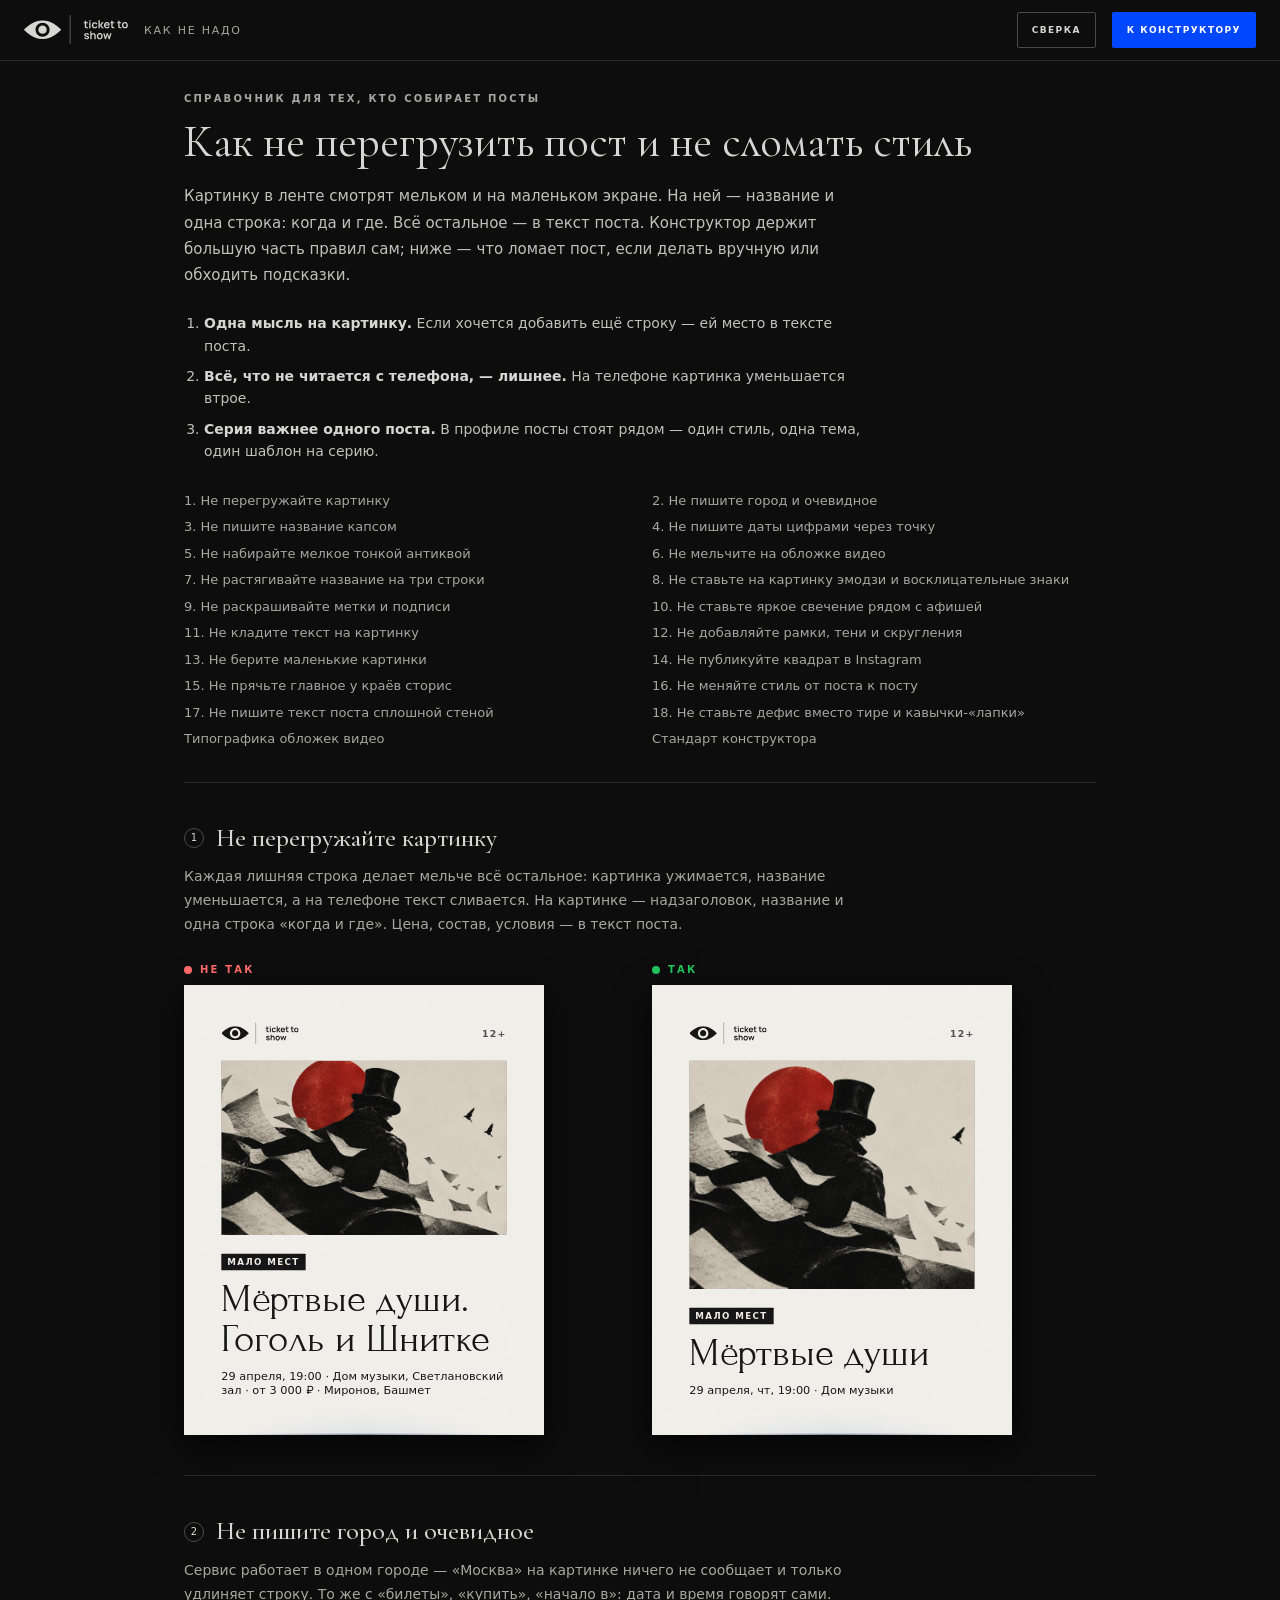
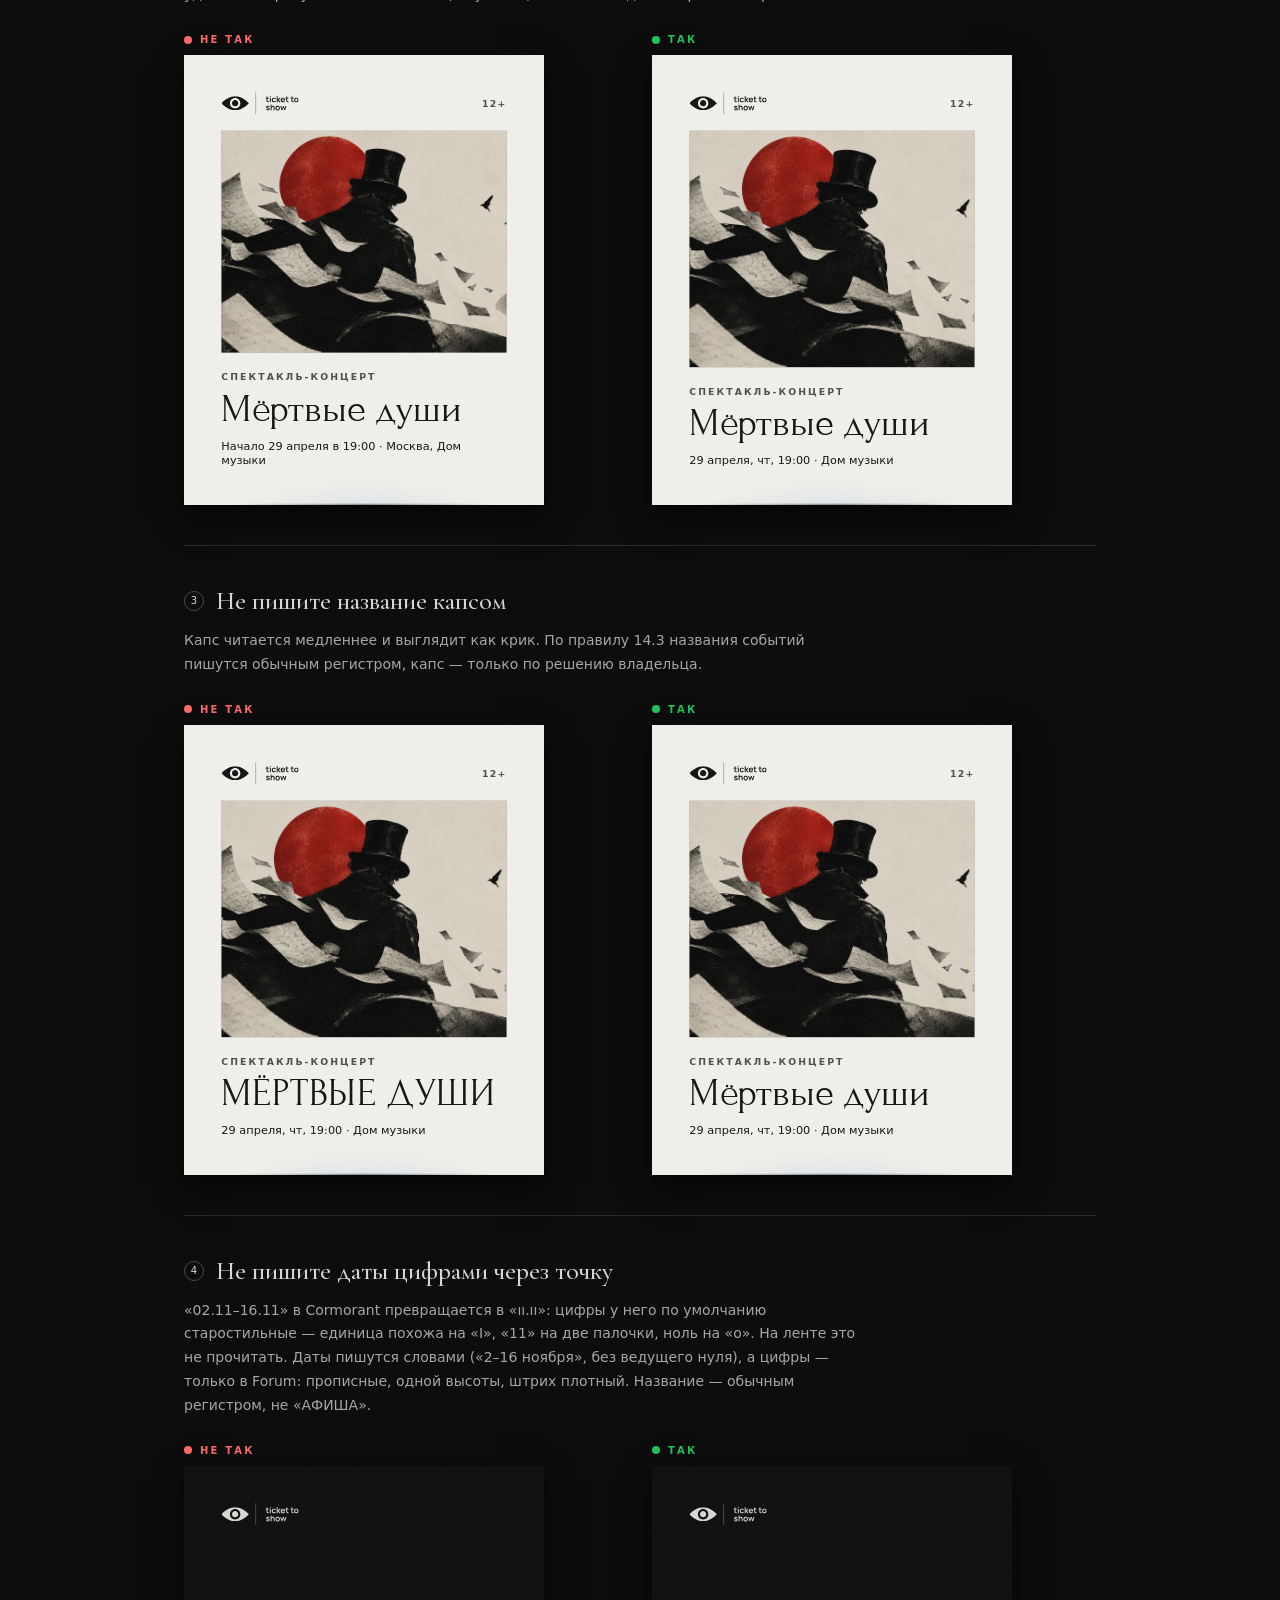
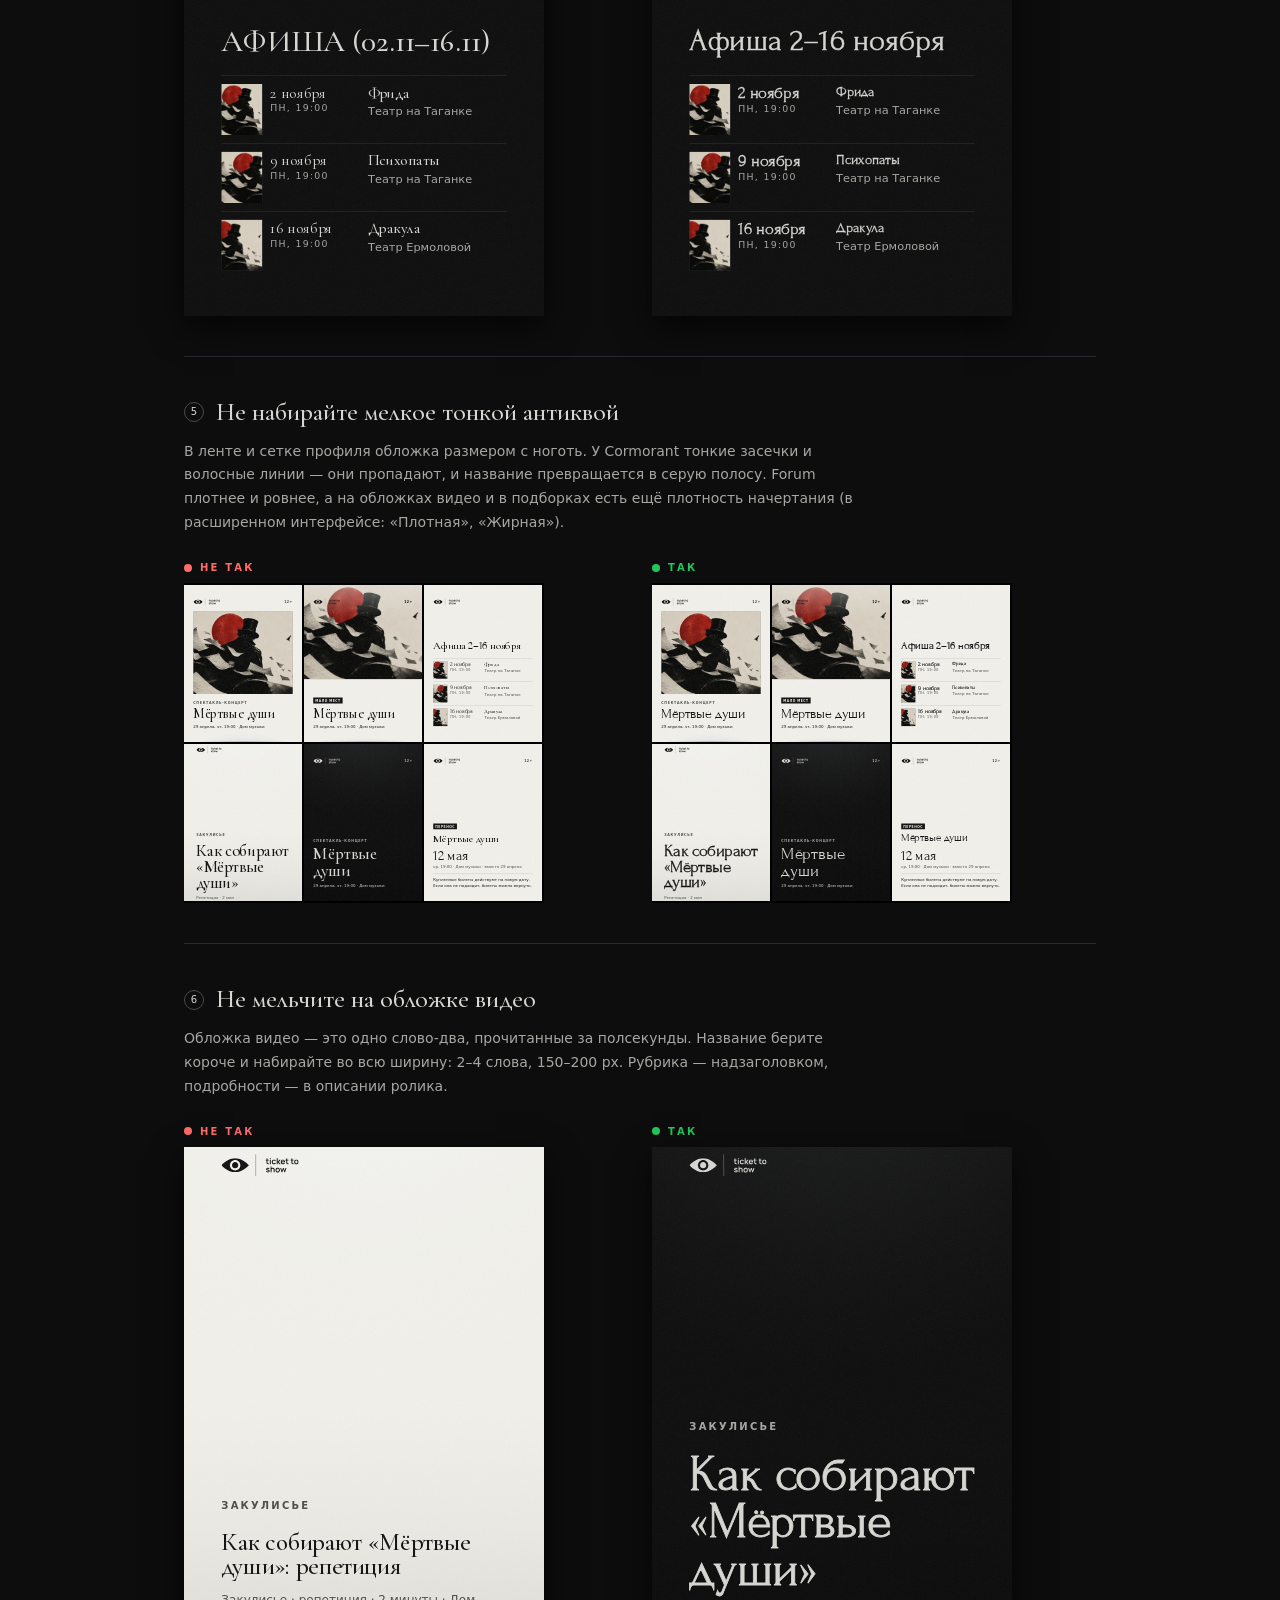
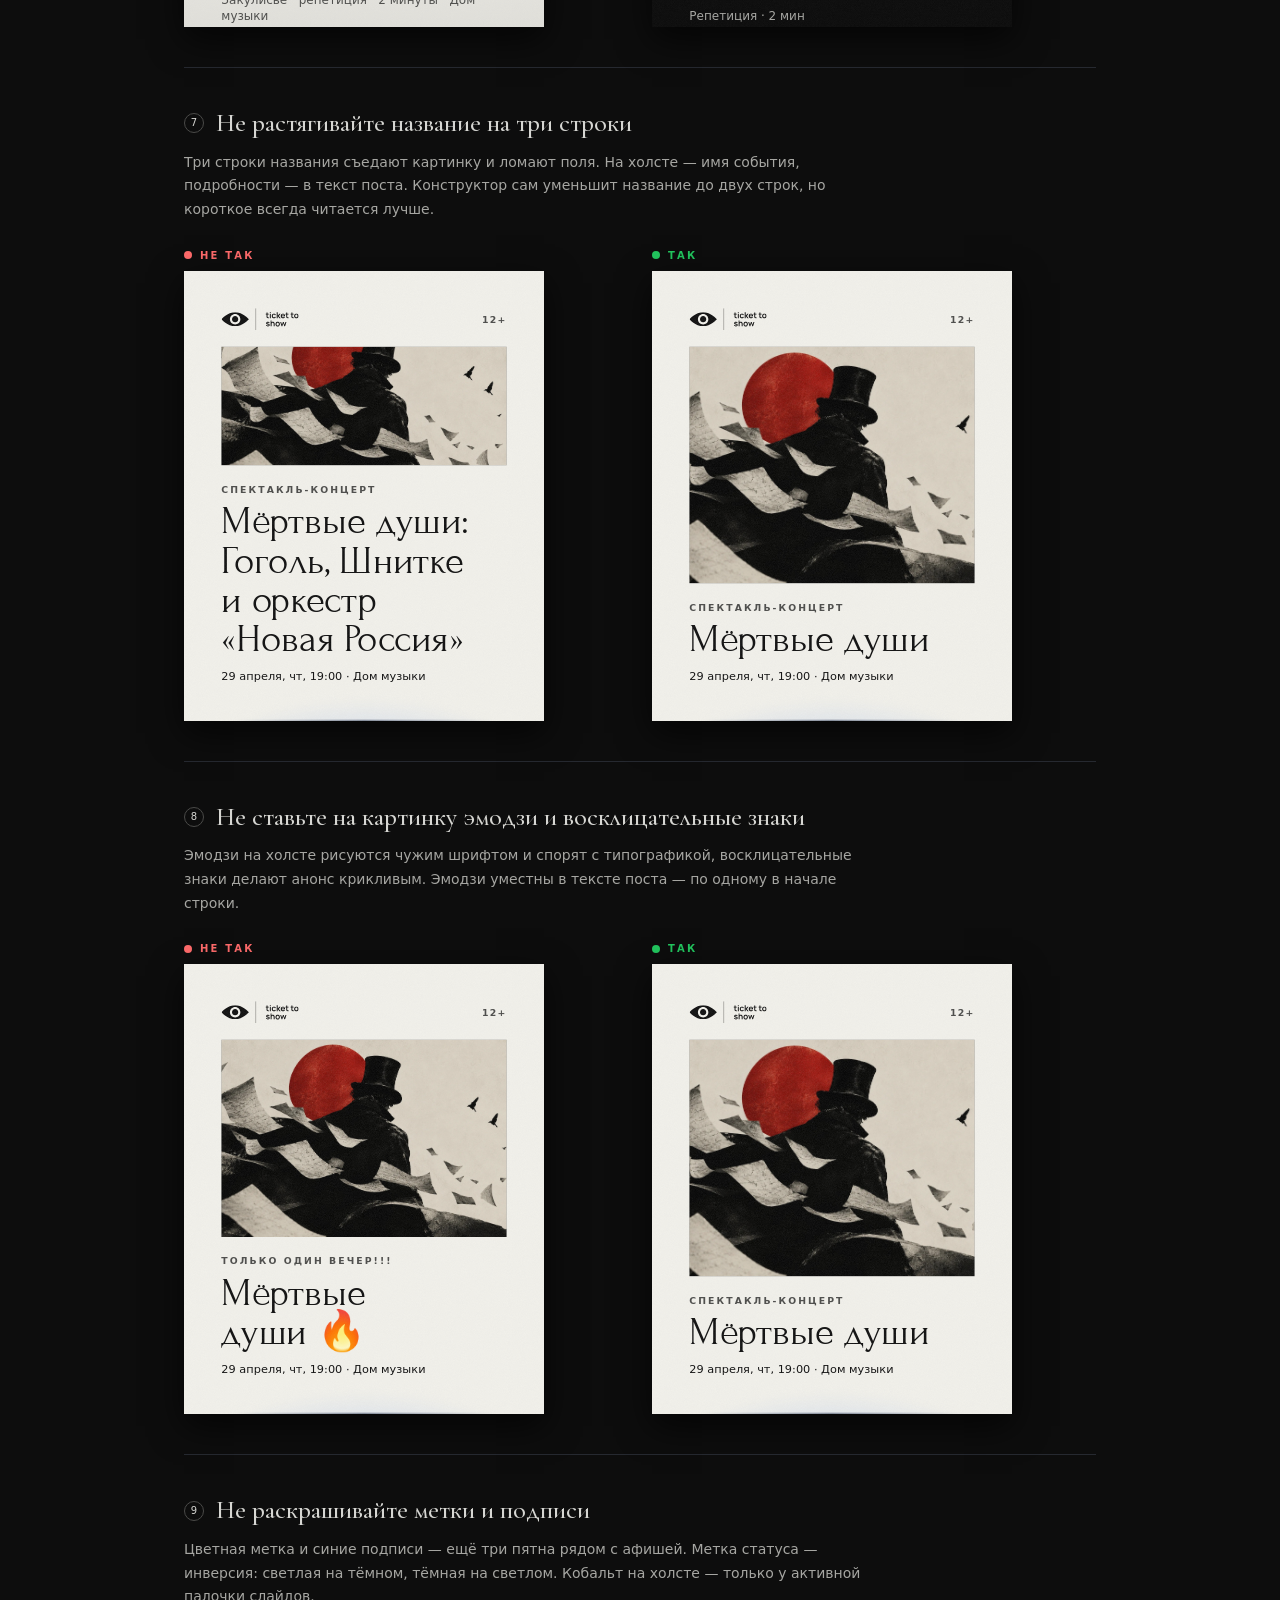
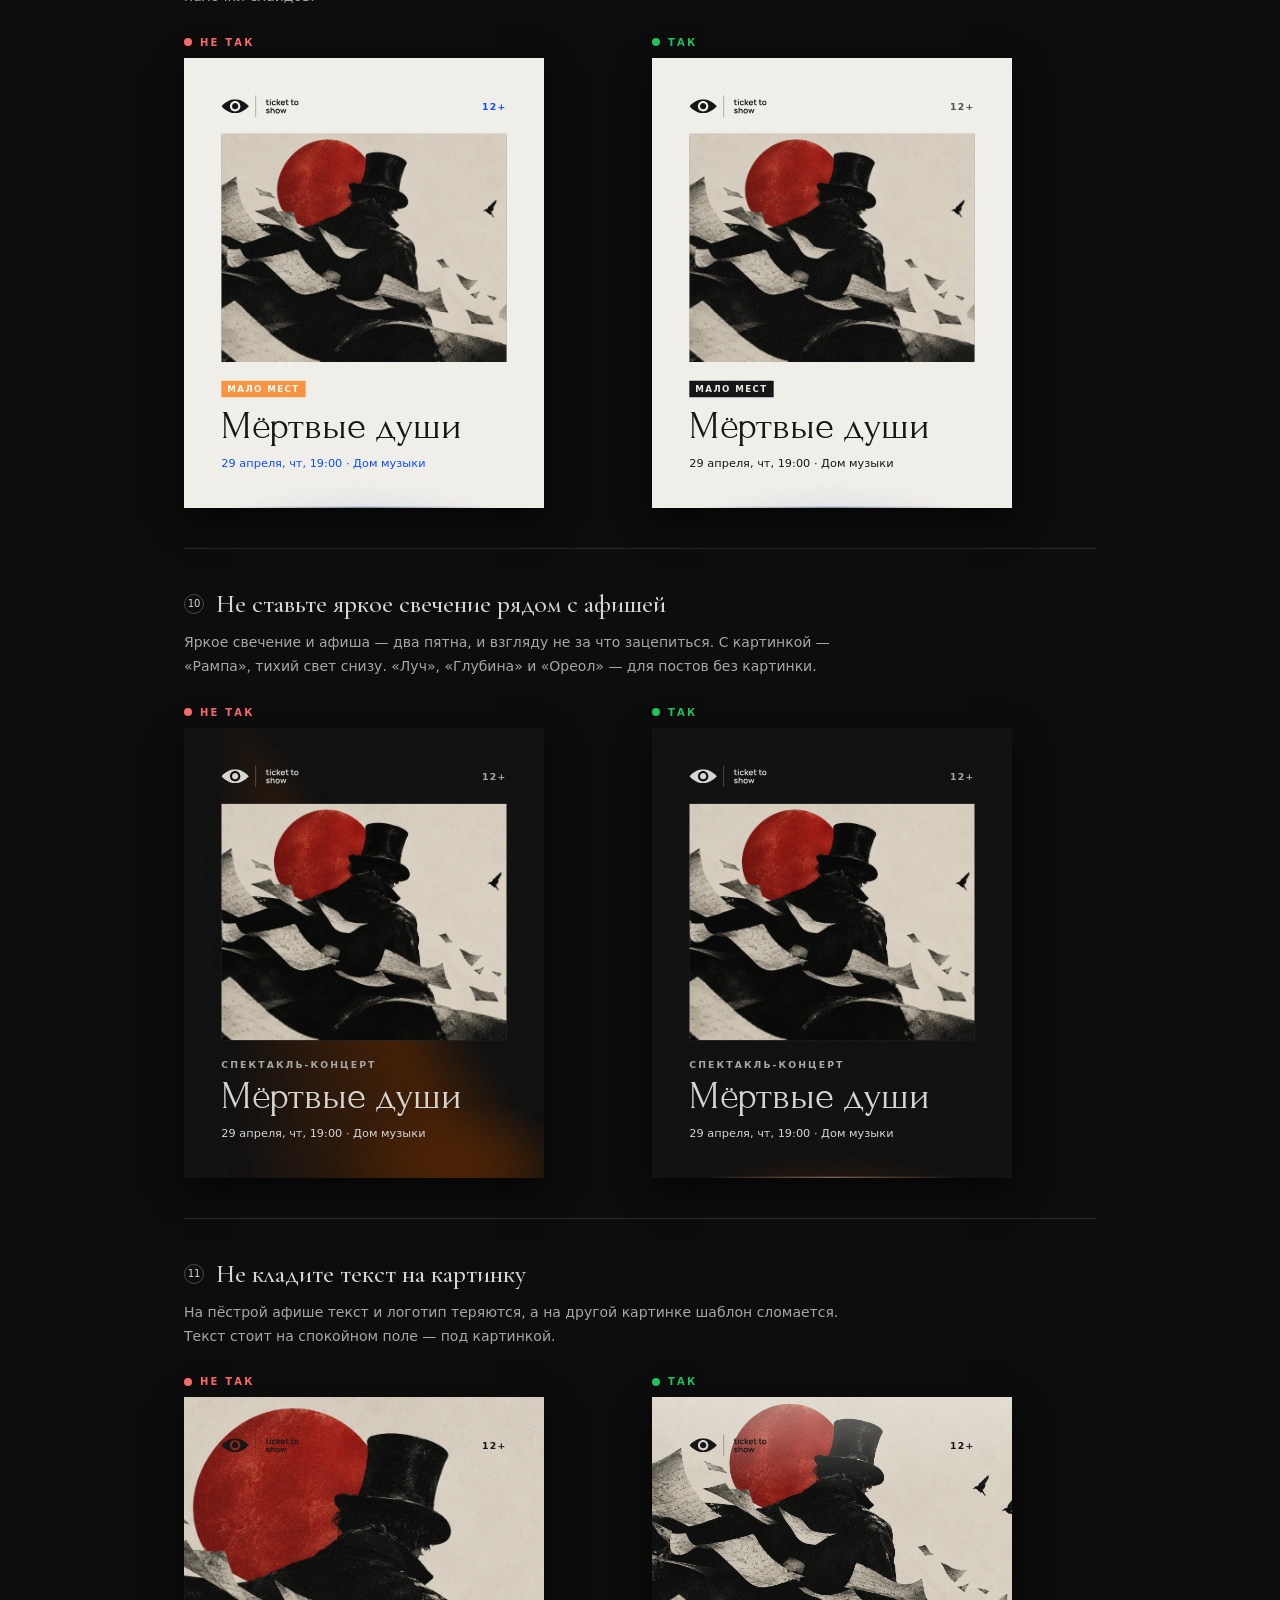
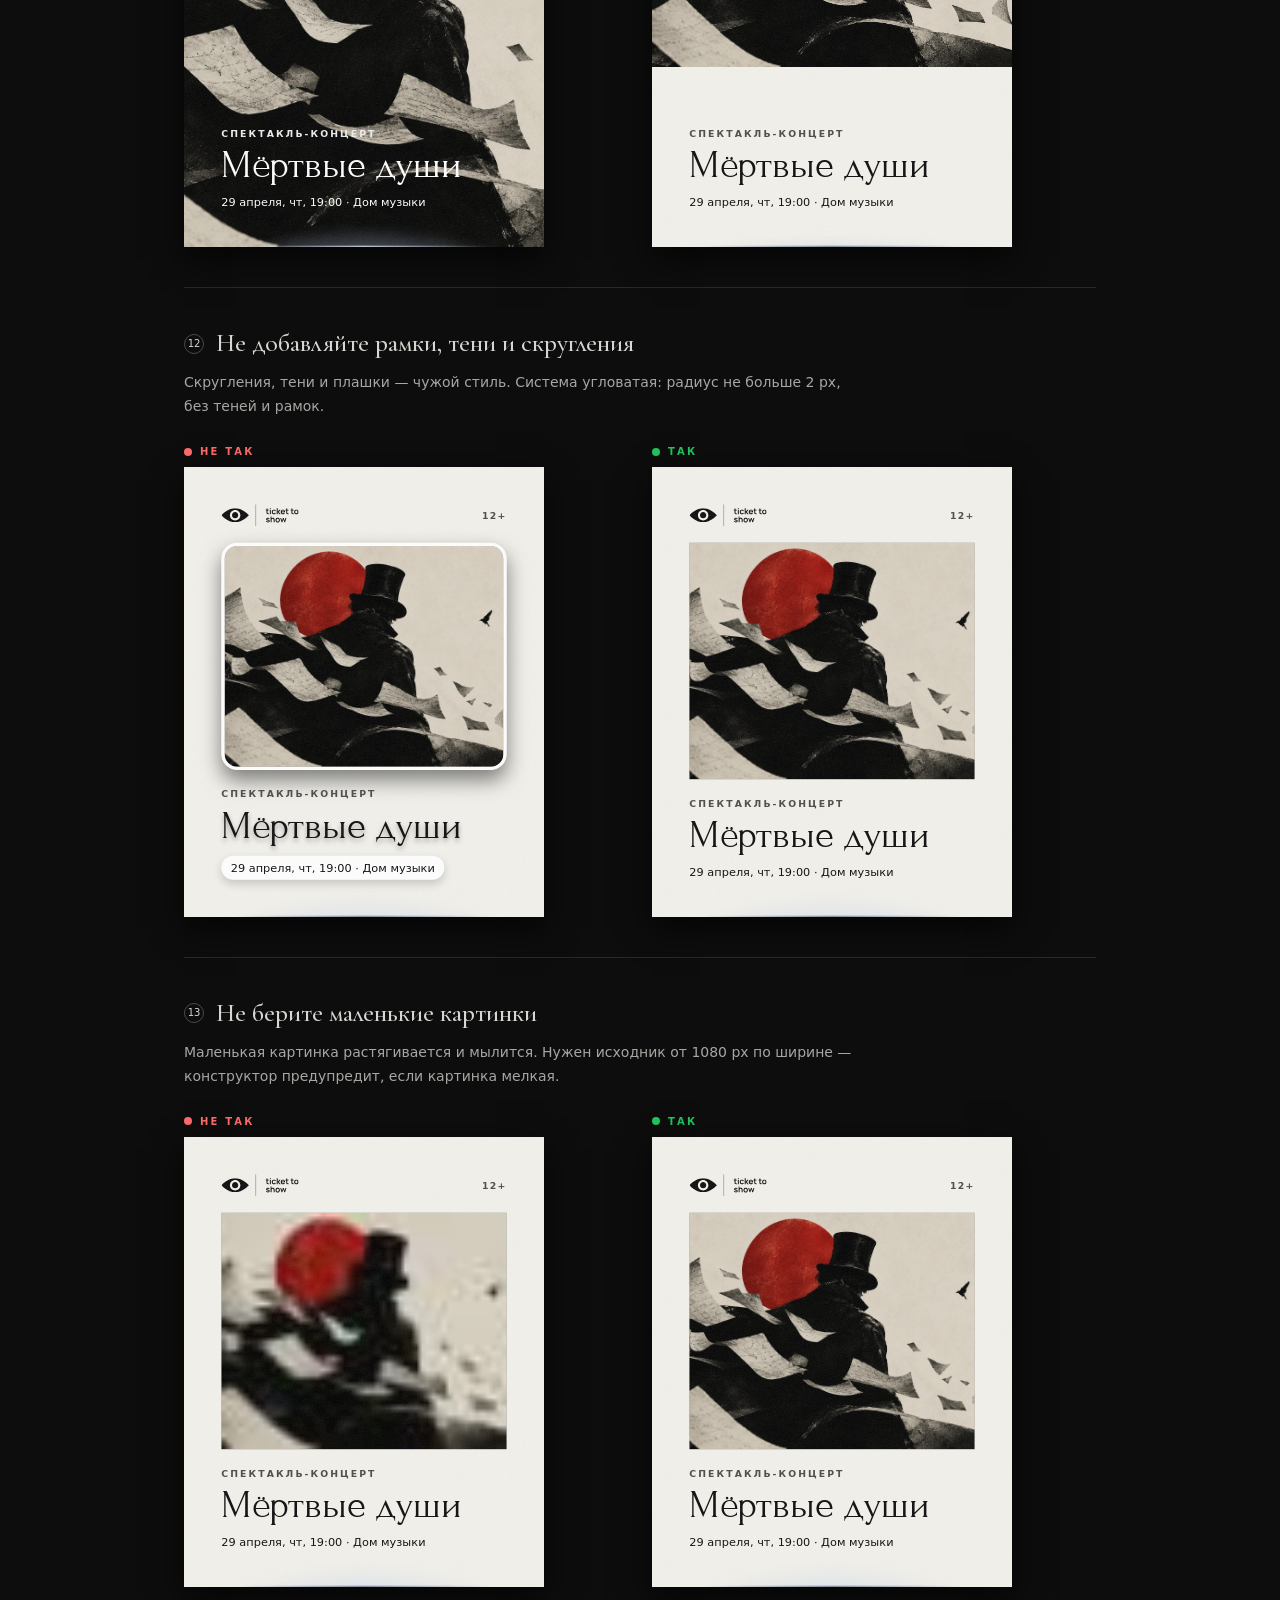
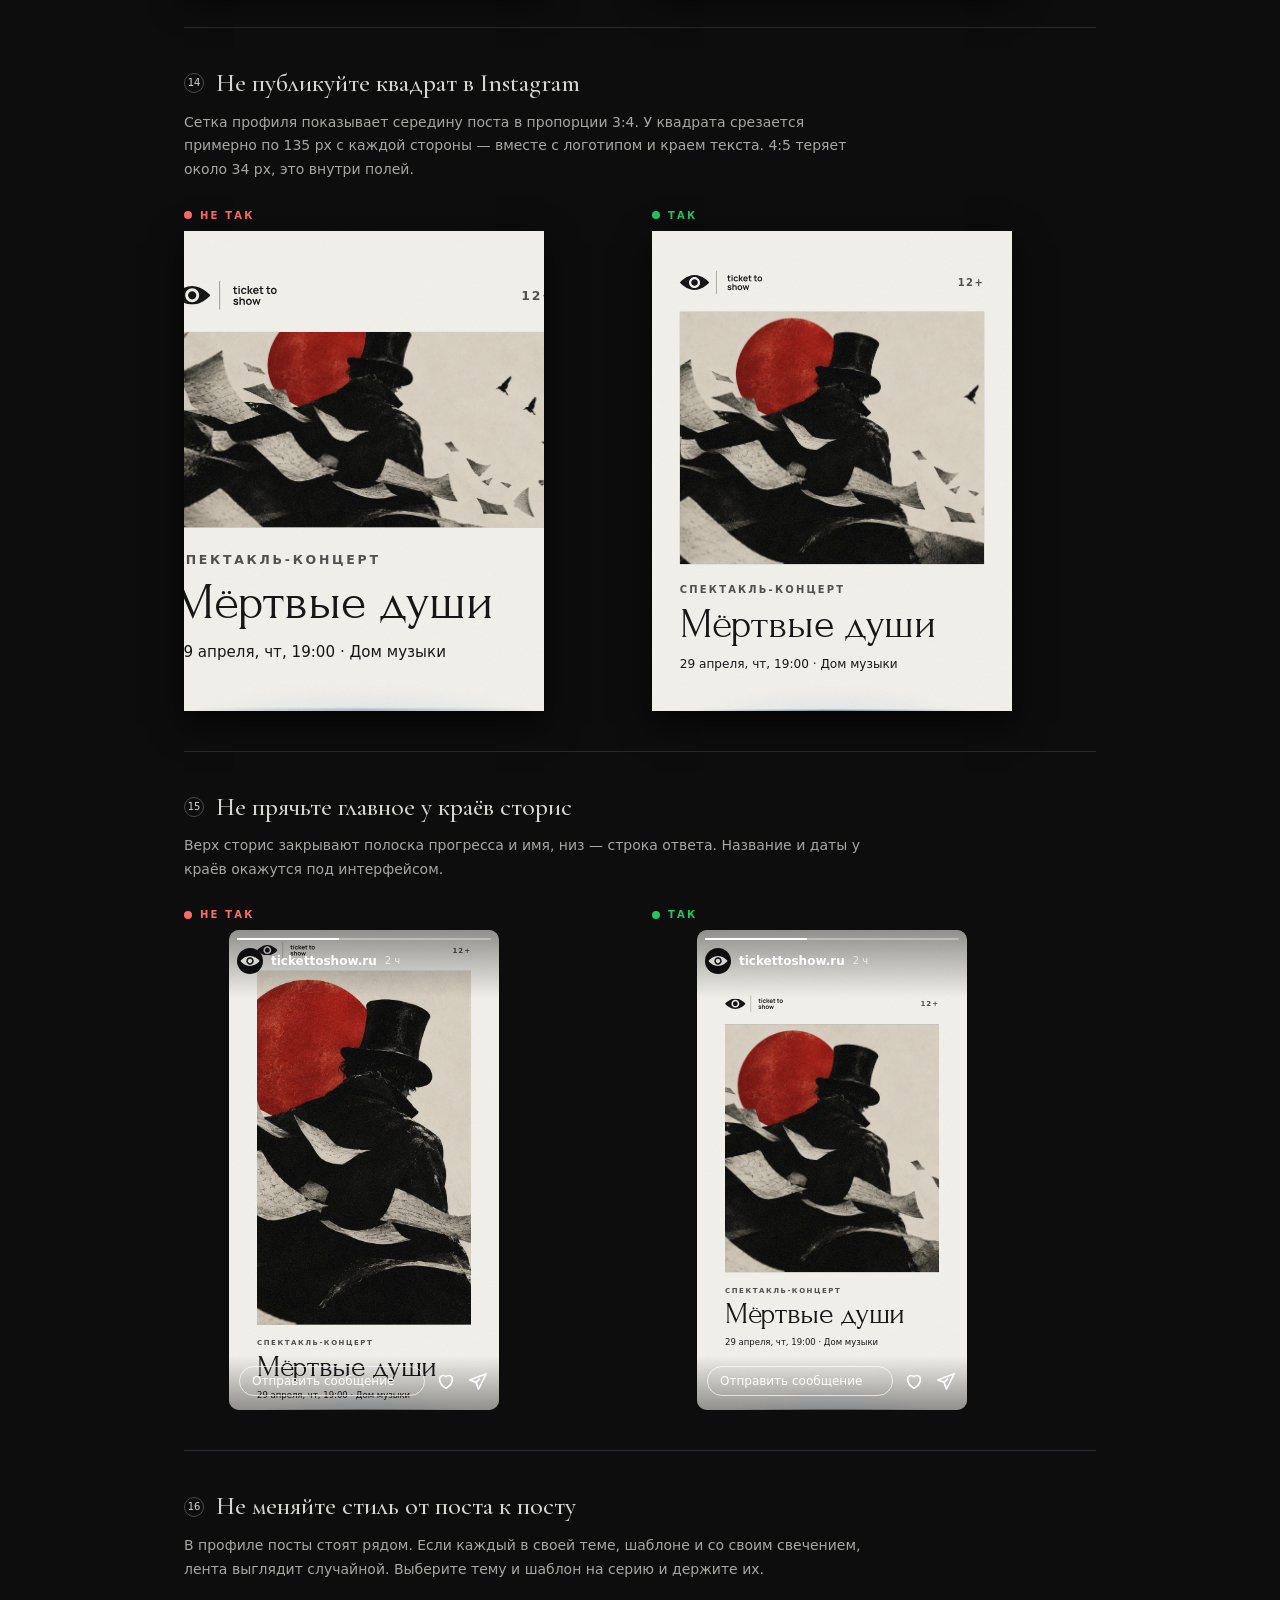
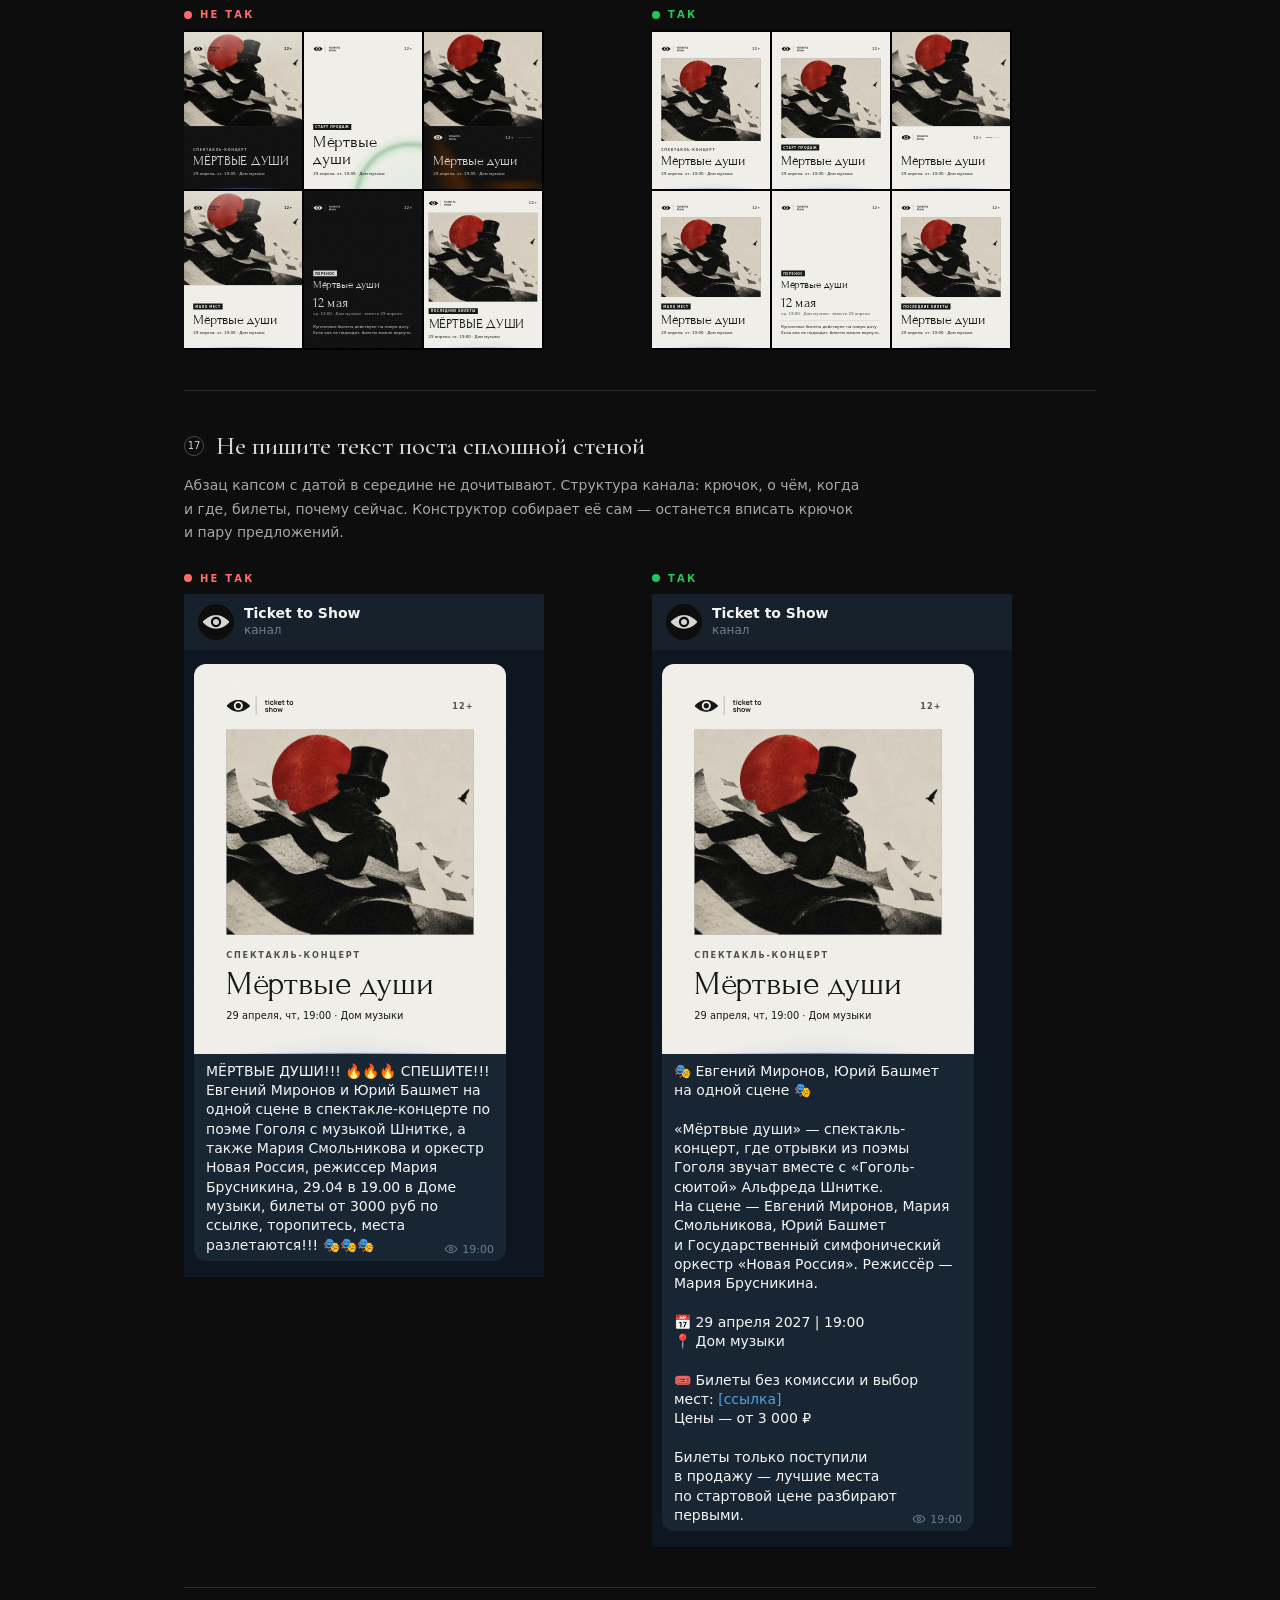
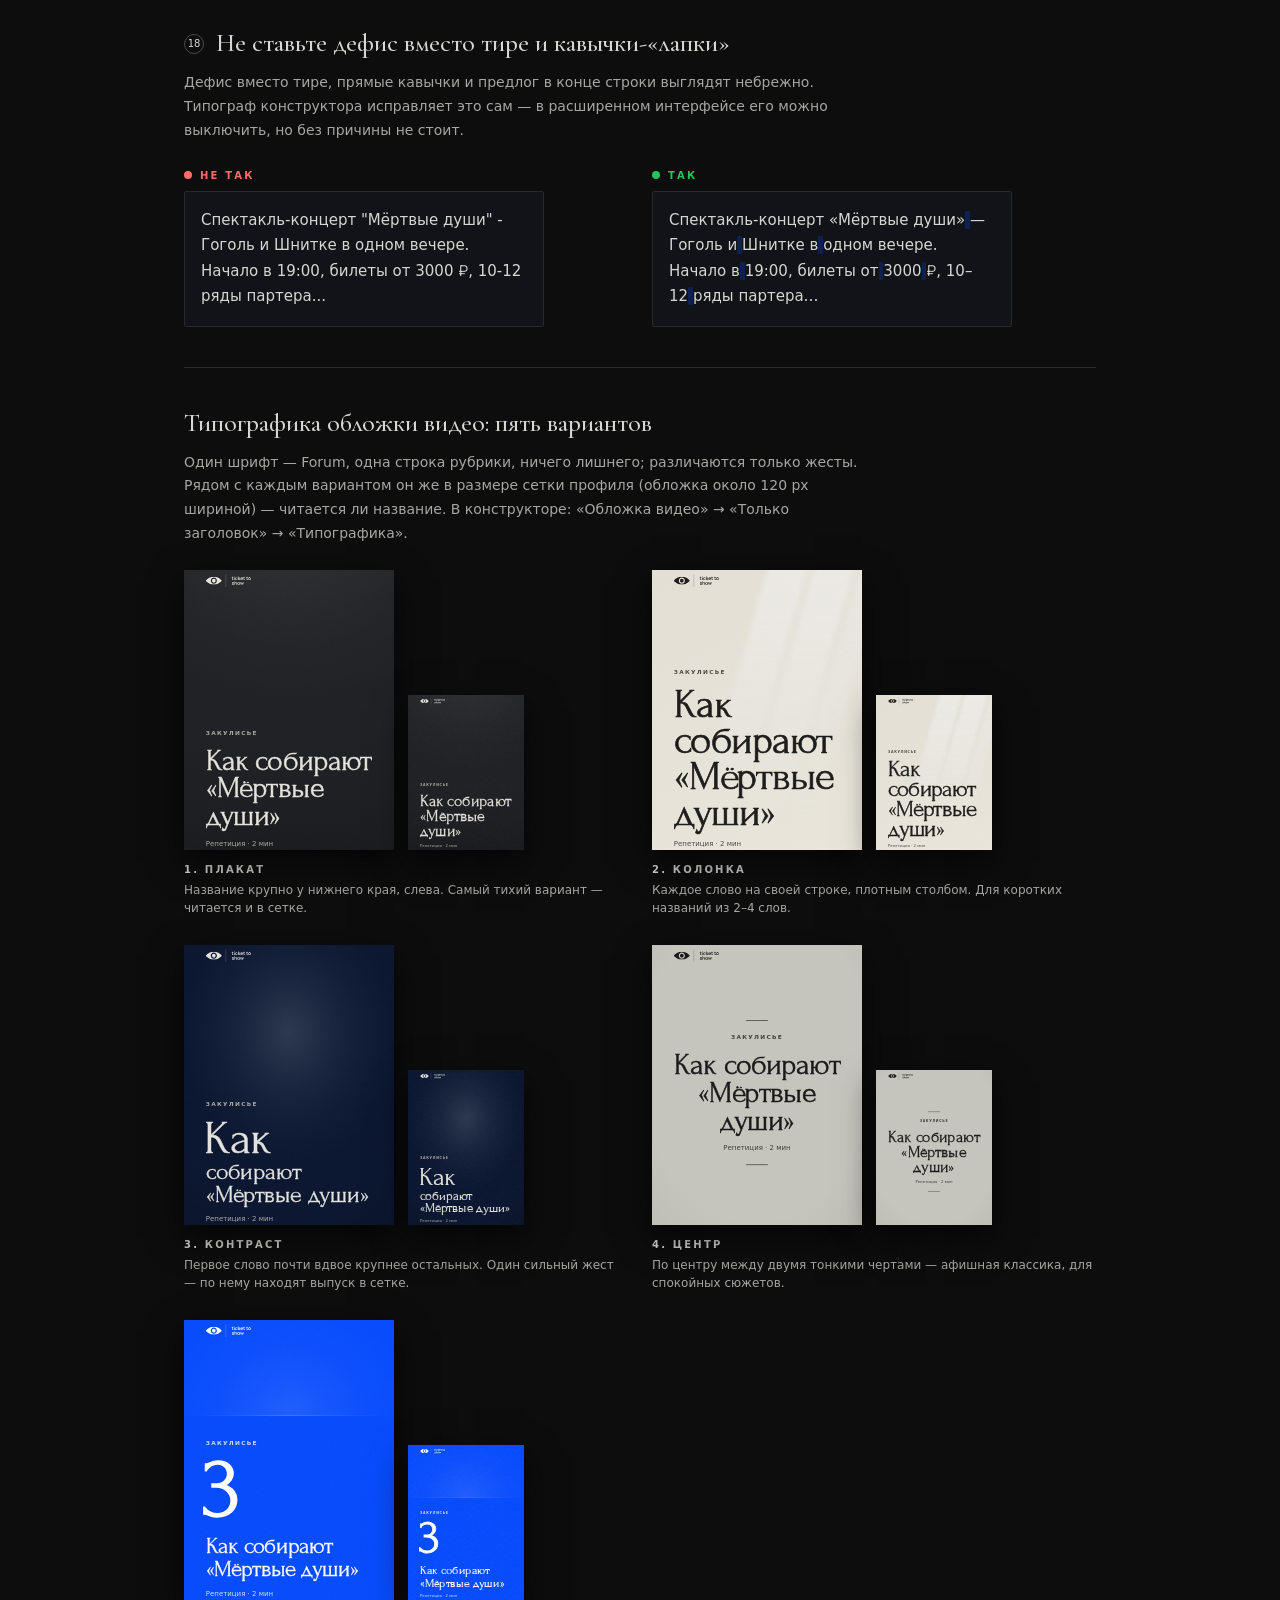
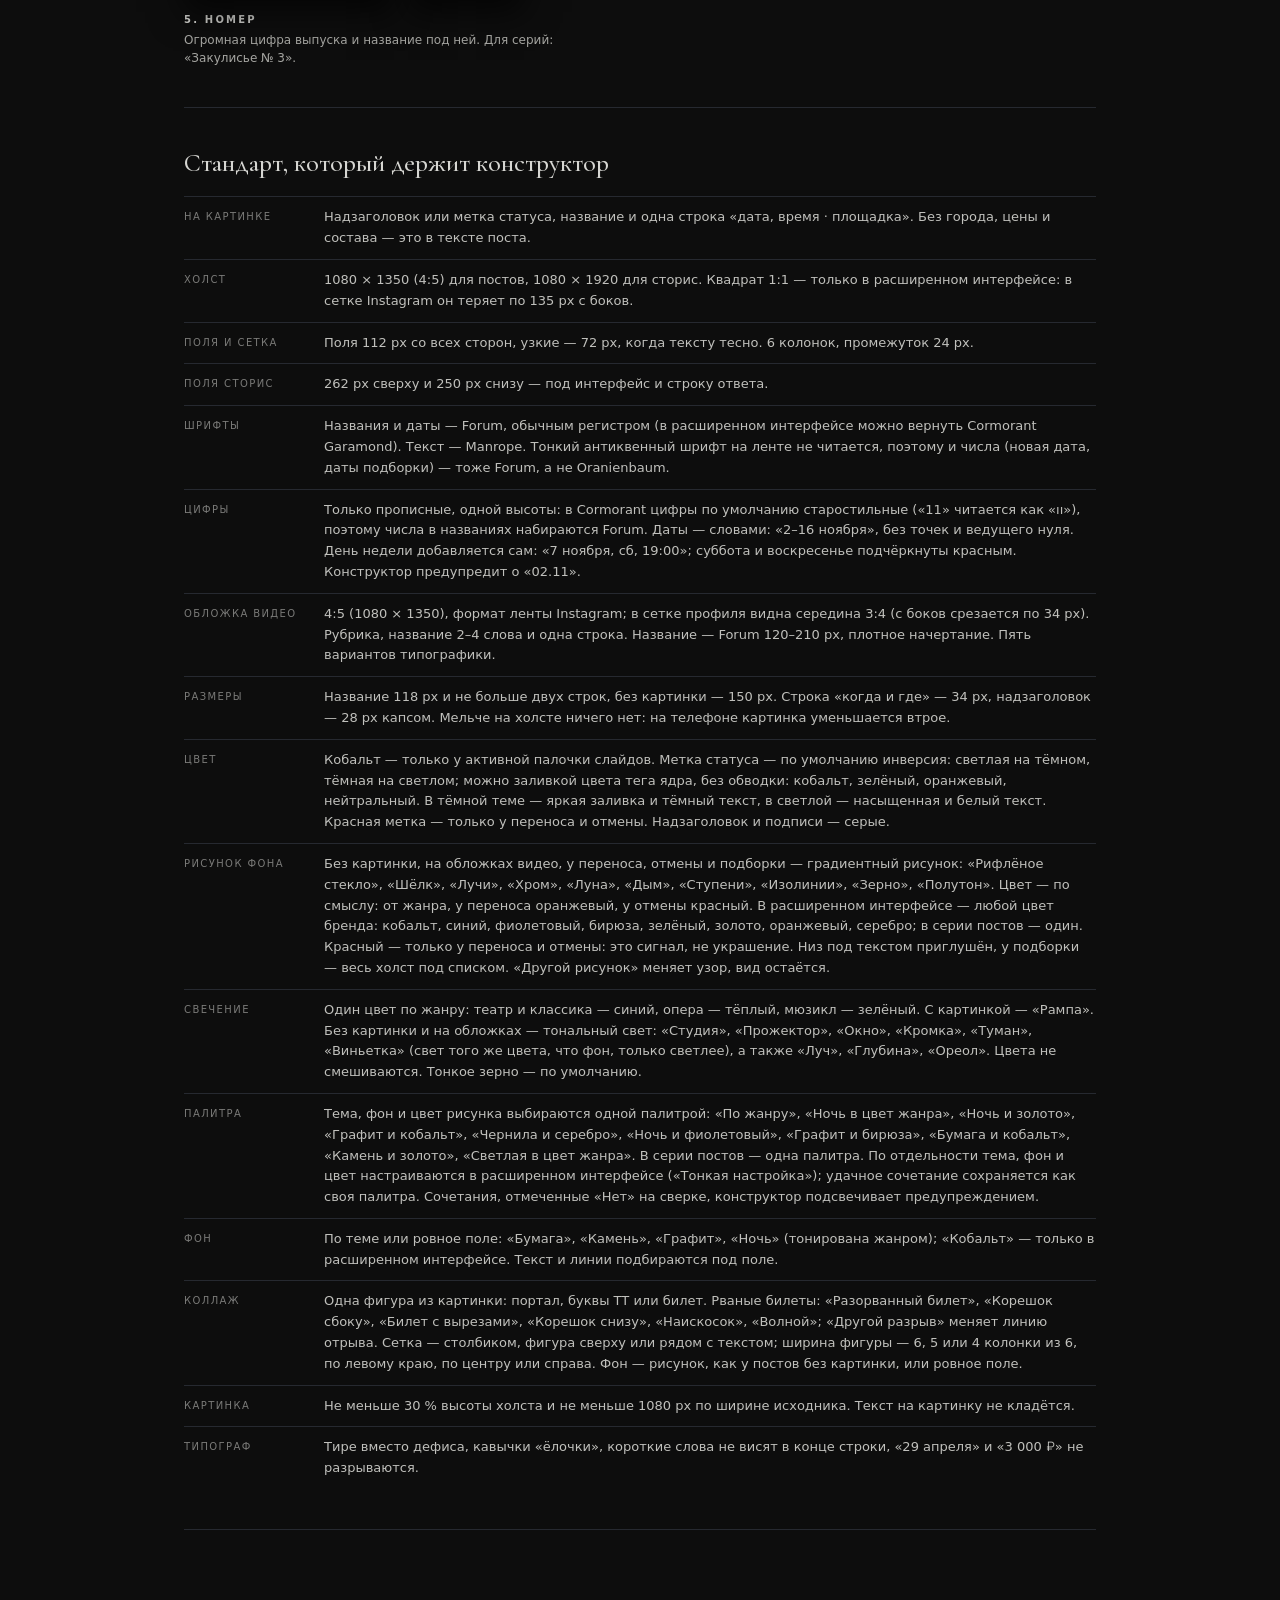
==== commit 2bbc8ce4: "Обложка видео по умолчанию 4:5 (лента Instagram), а не 9:16; обновлены справка и подсказка сетки Co-" ====
--- a/guide.html
+++ b/guide.html
@@ -44,7 +44,7 @@
       <tr><th>Поля сторис</th><td>262 px сверху и 250 px снизу — под интерфейс и строку ответа.</td></tr>
       <tr><th>Шрифты</th><td>Названия и даты — Forum, обычным регистром (в расширенном интерфейсе можно вернуть Cormorant Garamond). Текст — Manrope. Тонкий антиквенный шрифт на ленте не читается, поэтому и числа (новая дата, даты подборки) — тоже Forum, а не Oranienbaum.</td></tr>
       <tr><th>Цифры</th><td>Только прописные, одной высоты: в Cormorant цифры по умолчанию старостильные («11» читается как «ıı»), поэтому числа в названиях набираются Forum. Даты — словами: «2–16 ноября», без точек и ведущего нуля. День недели добавляется сам: «7 ноября, сб, 19:00»; суббота и воскресенье подчёркнуты красным. Конструктор предупредит о «02.11».</td></tr>
-      <tr><th>Обложка видео</th><td>9:16, как сторис; в сетке профиля видна середина 3:4 (верх и низ по 240 px срезаются). Рубрика, название 2–4 слова и одна строка. Название — Forum 120–210 px, плотное начертание. Пять вариантов типографики.</td></tr>
+      <tr><th>Обложка видео</th><td>4:5 (1080 × 1350), формат ленты Instagram; в сетке профиля видна середина 3:4 (с боков срезается по 34 px). Рубрика, название 2–4 слова и одна строка. Название — Forum 120–210 px, плотное начертание. Пять вариантов типографики.</td></tr>
       <tr><th>Размеры</th><td>Название 118 px и не больше двух строк, без картинки — 150 px. Строка «когда и где» — 34 px, надзаголовок — 28 px капсом. Мельче на холсте ничего нет: на телефоне картинка уменьшается втрое.</td></tr>
       <tr><th>Цвет</th><td>Кобальт — только у активной палочки слайдов. Метка статуса — по умолчанию инверсия: светлая на тёмном, тёмная на светлом; можно заливкой цвета тега ядра, без обводки: кобальт, зелёный, оранжевый, нейтральный. В тёмной теме — яркая заливка и тёмный текст, в светлой — насыщенная и белый текст. Красная метка — только у переноса и отмены. Надзаголовок и подписи — серые.</td></tr>
       <tr><th>Рисунок фона</th><td>Без картинки, на обложках видео, у переноса, отмены и подборки — градиентный рисунок: «Рифлёное стекло», «Шёлк», «Лучи», «Хром», «Луна», «Дым», «Ступени», «Изолинии», «Зерно», «Полутон». Цвет — по смыслу: от жанра, у переноса оранжевый, у отмены красный. В расширенном интерфейсе — любой цвет бренда: кобальт, синий, фиолетовый, бирюза, зелёный, золото, оранжевый, серебро; в серии постов — один. Красный — только у переноса и отмены: это сигнал, не украшение. Низ под текстом приглушён, у подборки — весь холст под списком. «Другой рисунок» меняет узор, вид остаётся.</td></tr>
